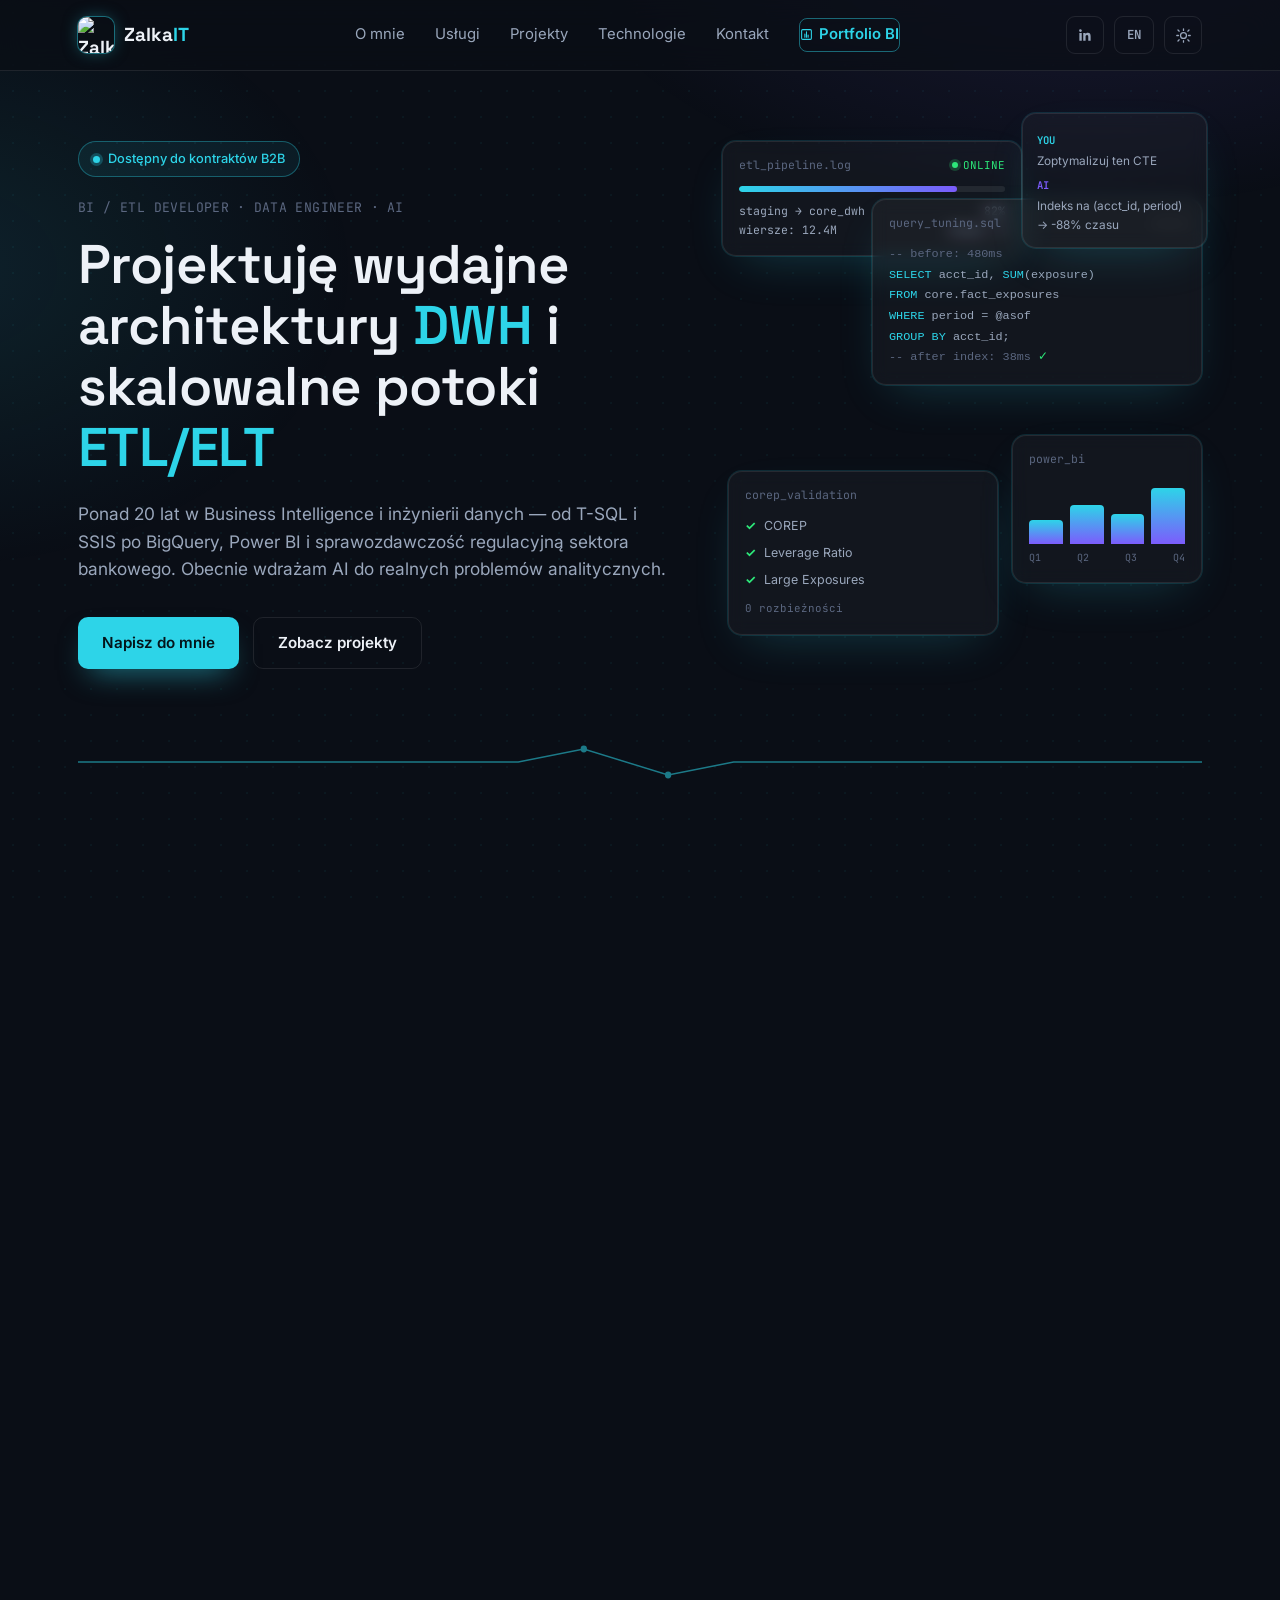
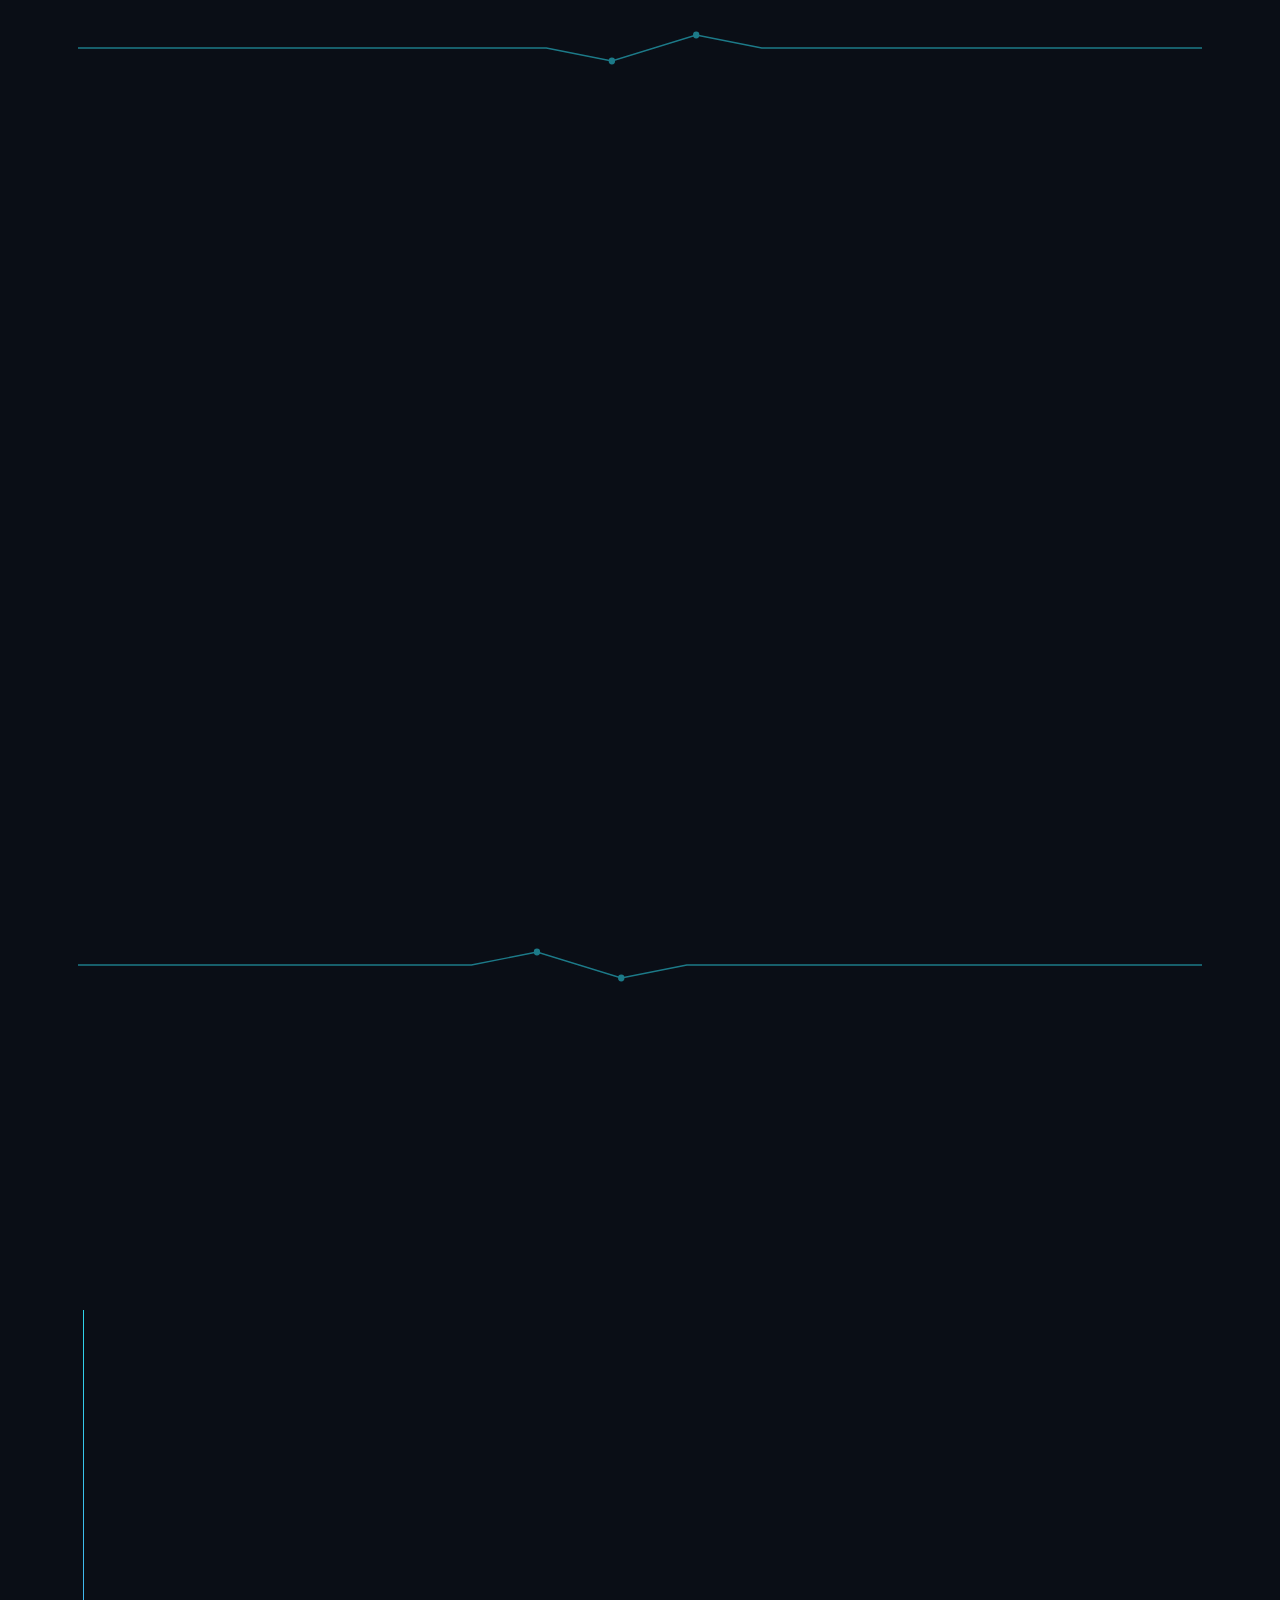
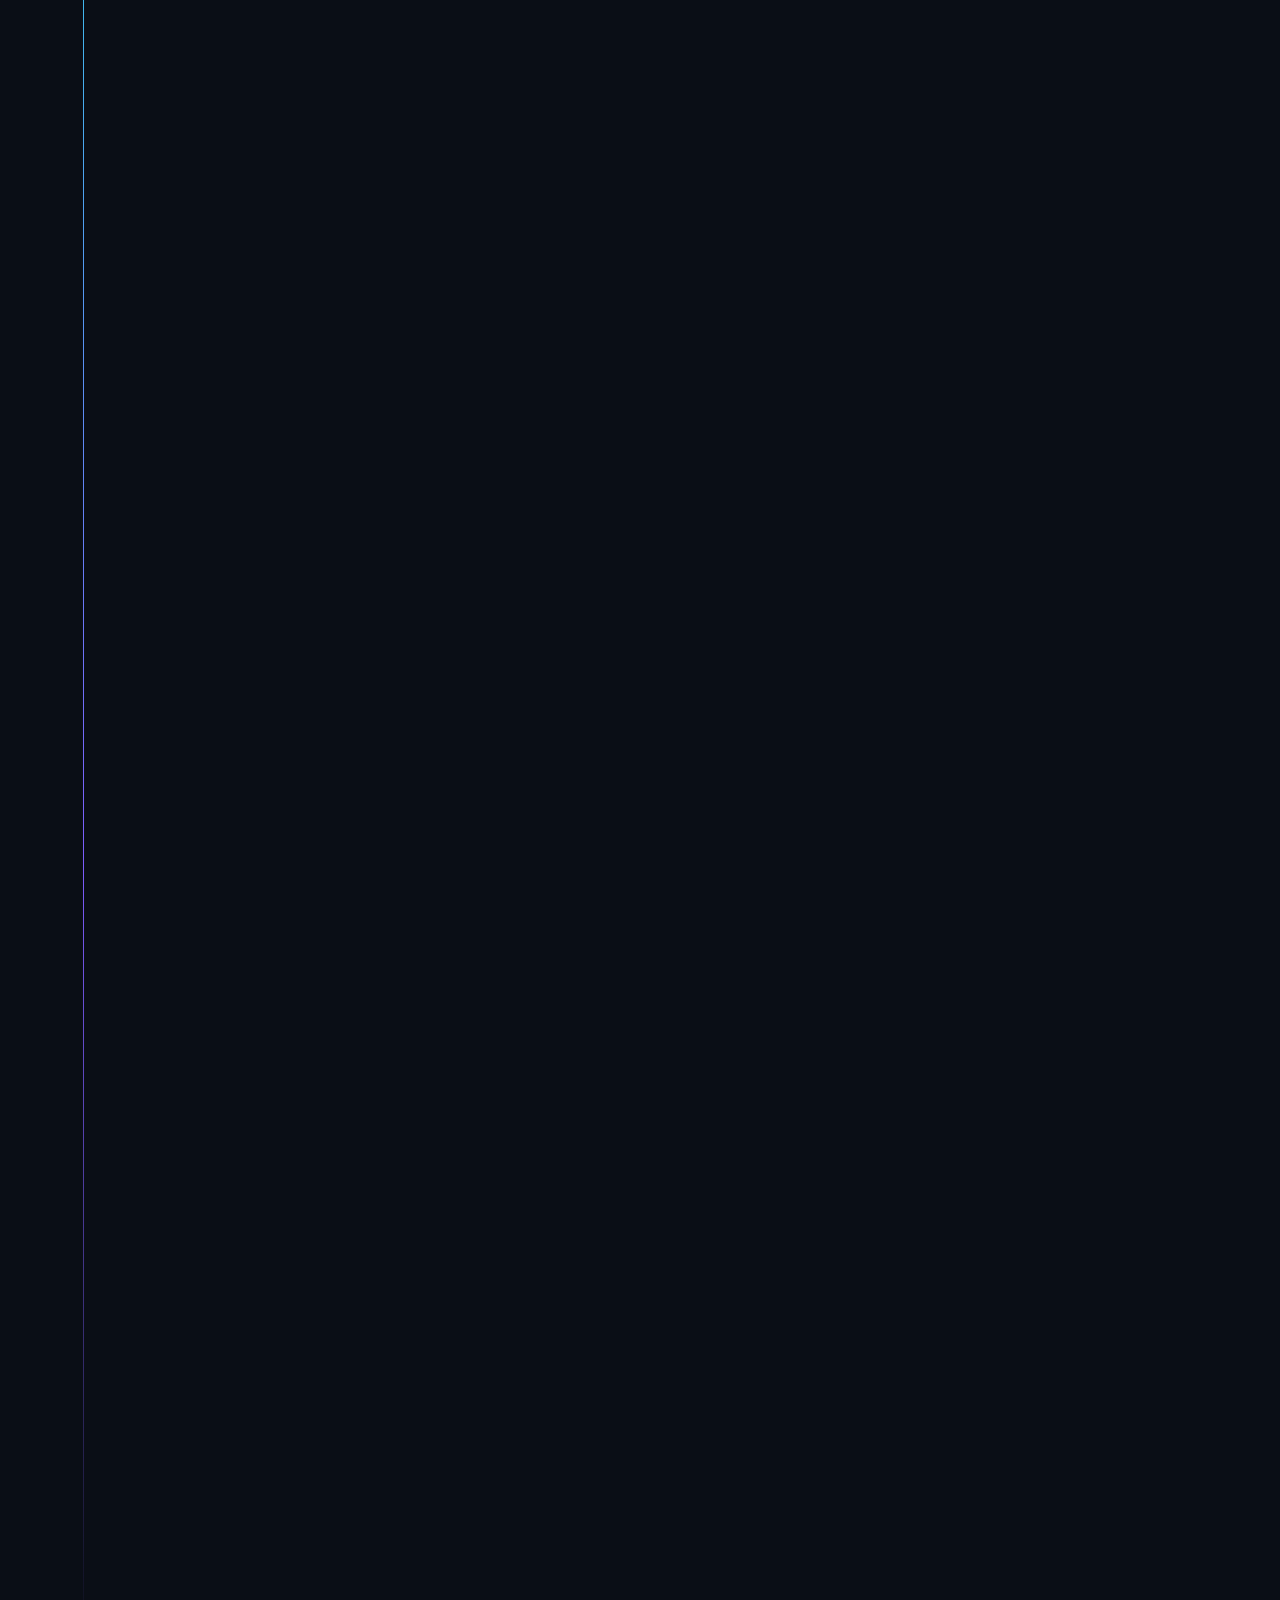
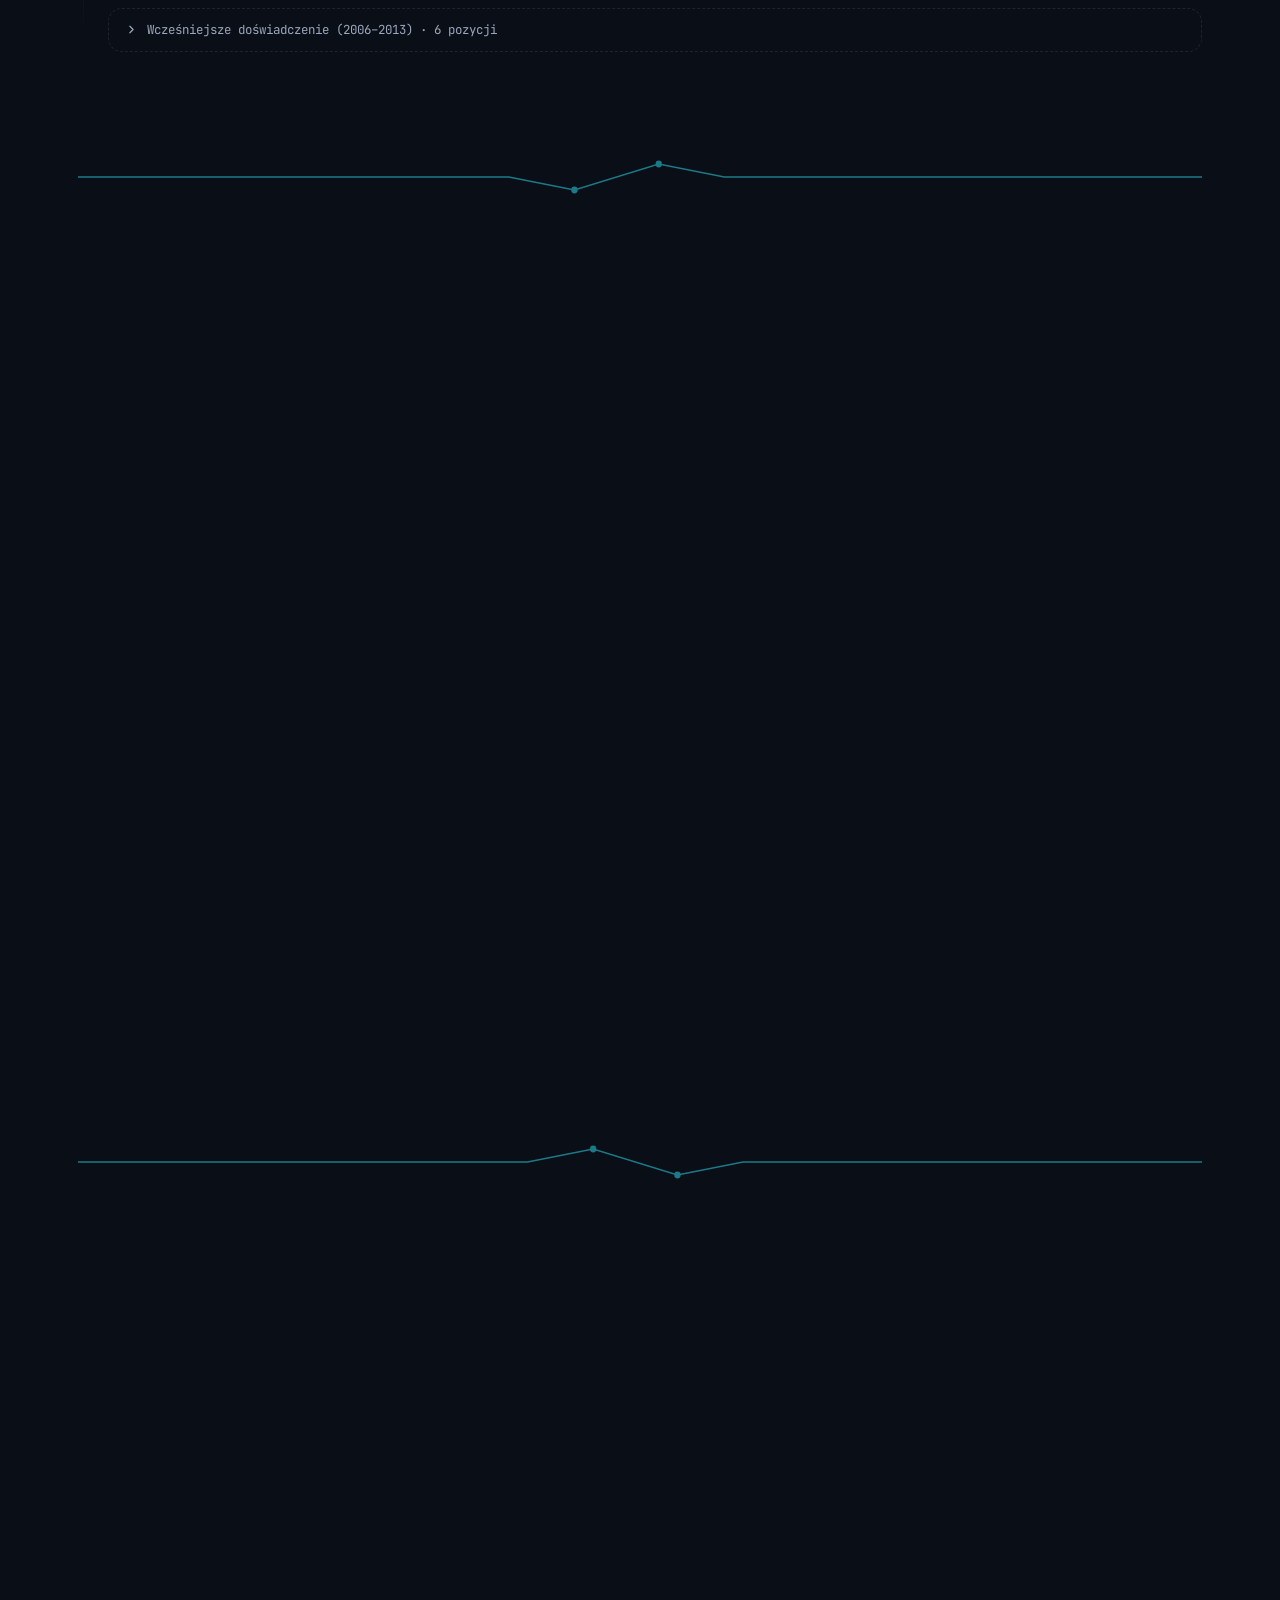
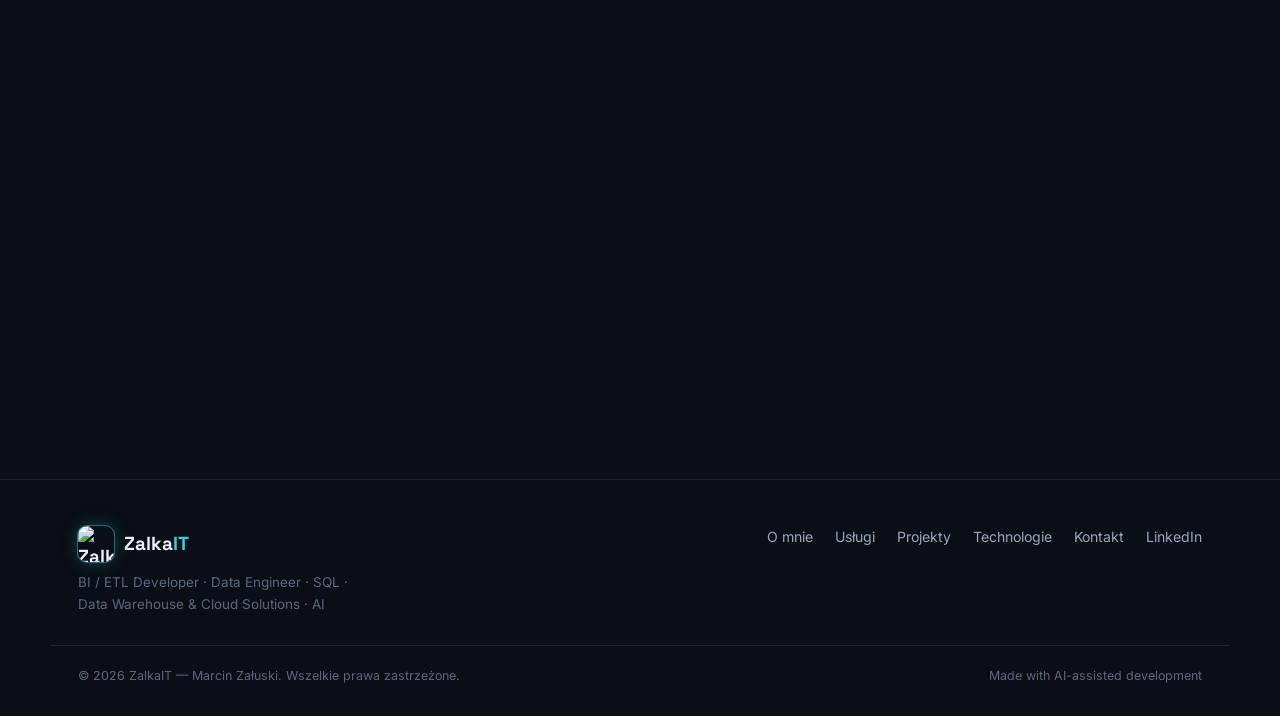
==== index.html @ 11d361c3 "Update index.html" ====
<!DOCTYPE html>

<html data-lang="pl" data-theme="dark" lang="pl">
<head>
<meta charset="utf-8"/>
<meta content="width=device-width, initial-scale=1.0" name="viewport"/>
<title>Marcin Załuski | ZalkaIT — BI/ETL Developer, Data Engineer, AI</title>
<meta content="Marcin Załuski — BI/ETL Developer i Data Engineer z 20-letnim doświadczeniem. T-SQL, SSIS, Power BI, BigQuery, sprawozdawczość regulacyjna COREP dla sektora bankowego." name="description"/>
<meta content="#0a0e16" name="theme-color"/>
<!-- Open Graph -->
<meta content="website" property="og:type"/>
<meta content="Marcin Załuski | ZalkaIT — BI/ETL Developer, Data Engineer, AI" property="og:title"/>
<meta content="20+ lat w BI, ETL i inżynierii danych. T-SQL, SSIS, BigQuery, Power BI, sprawozdawczość COREP, AI w pracy z danymi." property="og:description"/>
<meta content="https://www.zalka.it/assets/zalkait-lockup-1200.jpg" property="og:image"/>
<meta content="https://www.zalka.it/" property="og:url"/>
<meta content="pl_PL" property="og:locale"/>
<meta content="summary_large_image" name="twitter:card"/>
<link href="assets/favicon-32.png" rel="icon" type="image/png"/>
<link href="assets/apple-touch-icon.png" rel="apple-touch-icon"/>
<link href="https://fonts.googleapis.com" rel="preconnect"/>
<link crossorigin="" href="https://fonts.gstatic.com" rel="preconnect"/>
<link href="https://fonts.googleapis.com/css2?family=Space+Grotesk:wght@500;600;700&amp;family=Inter:wght@400;500;600;700&amp;family=JetBrains+Mono:wght@400;500;600&amp;display=swap" rel="stylesheet"/>
<script type="application/ld+json">
{
  "@context": "https://schema.org",
  "@type": "Person",
  "name": "Marcin Załuski",
  "jobTitle": "BI/ETL Developer & Data Engineer",
  "url": "https://www.zalka.it/",
  "email": "mailto:contact@zalka.it",
  "sameAs": ["https://www.linkedin.com/in/marcin-zaluski/"],
  "worksFor": { "@type": "Organization", "name": "ZalkaIT" }
}
</script>
<style>
/* ============ RESET & BASE ============ */
*,*::before,*::after{box-sizing:border-box;margin:0;padding:0}
html{scroll-behavior:smooth}
@media (prefers-reduced-motion:reduce){html{scroll-behavior:auto}}

:root{
  --bg:#0a0e16;
  --bg-soft:#0d1320;
  --card:rgba(255,255,255,0.035);
  --card-border:rgba(255,255,255,0.09);
  --text:#edf1f7;
  --text-dim:#9aa7bc;
  --text-faint:#5b6780;
  --cyan:#2dd4e8;
  --cyan-rgb:45,212,232;
  --violet:#7c5cfc;
  --violet-rgb:124,92,252;
  --coral:#ff4d5e;
  --coral-rgb:255,77,94;
  --radius:14px;
  --radius-sm:9px;
  --maxw:1180px;
  --font-display:'Space Grotesk',sans-serif;
  --font-body:'Inter',sans-serif;
  --font-mono:'JetBrains Mono',monospace;
  --shadow-glow:0 0 0 1px rgba(var(--cyan-rgb),0.14),0 18px 50px -20px rgba(var(--cyan-rgb),0.25);
}
html[data-theme="light"]{
  --bg:#f5f7fb;
  --bg-soft:#ffffff;
  --card:#ffffff;
  --card-border:rgba(15,23,38,0.10);
  --text:#101726;
  --text-dim:#48536b;
  --text-faint:#838fa6;
  --cyan:#0b93a8;
  --violet:#5b3df0;
  --shadow-glow:0 0 0 1px rgba(15,23,38,0.06),0 18px 40px -24px rgba(15,23,38,0.18);
}

body{
  background:var(--bg);
  color:var(--text);
  font-family:var(--font-body);
  line-height:1.6;
  -webkit-font-smoothing:antialiased;
  overflow-x:hidden;
  transition:background .35s ease,color .35s ease;
  position:relative;
}
body::before{
  content:"";
  position:fixed;inset:0;z-index:0;pointer-events:none;
  background:
    radial-gradient(900px 500px at 85% -10%, rgba(var(--violet-rgb),0.14), transparent 60%),
    radial-gradient(700px 500px at -5% 30%, rgba(var(--cyan-rgb),0.10), transparent 60%),
    radial-gradient(circle, rgba(var(--cyan-rgb),0.05) 1px, transparent 1.4px);
  background-size:auto,auto,26px 26px;
}
html[data-theme="light"] body::before{
  background:
    radial-gradient(900px 500px at 85% -10%, rgba(var(--violet-rgb),0.08), transparent 60%),
    radial-gradient(700px 500px at -5% 30%, rgba(var(--cyan-rgb),0.07), transparent 60%),
    radial-gradient(circle, rgba(15,23,38,0.05) 1px, transparent 1.4px);
  background-size:auto,auto,26px 26px;
}
main,header,footer{position:relative;z-index:1}

h1,h2,h3{font-family:var(--font-display);font-weight:600;letter-spacing:-0.01em;color:var(--text)}
a{color:inherit;text-decoration:none}
ul{list-style:none}
img{max-width:100%;display:block}
button{font:inherit;cursor:pointer;background:none;border:none;color:inherit}
input,textarea,select{font:inherit;color:var(--text);background:var(--bg-soft);border:1px solid var(--card-border);border-radius:var(--radius-sm)}

.wrap{max-width:var(--maxw);margin:0 auto;padding:0 28px}
.skip-link{position:absolute;left:-999px;top:0;background:var(--cyan);color:#04141a;padding:10px 16px;border-radius:0 0 8px 0;z-index:999;font-weight:600}
.skip-link:focus{left:0}

:focus-visible{outline:2px solid var(--cyan);outline-offset:3px;border-radius:4px}

.mono{font-family:var(--font-mono)}
.eyebrow{
  font-family:var(--font-mono);
  font-size:.8rem;
  color:var(--cyan);
  letter-spacing:.02em;
  display:inline-flex;align-items:center;gap:8px;
  margin-bottom:14px;
}
.eyebrow::before{content:"";width:14px;height:1px;background:var(--cyan);display:inline-block}

.section{padding:108px 0}
@media (max-width:760px){.section{padding:74px 0}}

.btn{
  display:inline-flex;align-items:center;justify-content:center;gap:8px;
  padding:13px 24px;border-radius:10px;
  font-weight:600;font-size:.95rem;
  transition:transform .2s ease,box-shadow .2s ease,background .2s ease,border-color .2s ease;
  white-space:nowrap;
}
.btn-primary{background:var(--cyan);color:#04141a;box-shadow:0 14px 30px -12px rgba(var(--cyan-rgb),0.55)}
.btn-primary:hover{transform:translateY(-2px);box-shadow:0 18px 36px -10px rgba(var(--cyan-rgb),0.6)}
.btn-ghost{border:1px solid var(--card-border);color:var(--text)}
.btn-ghost:hover{border-color:var(--cyan);color:var(--cyan);transform:translateY(-2px)}

.pill{
  display:inline-flex;align-items:center;gap:6px;
  font-family:var(--font-mono);font-size:.74rem;
  padding:5px 11px;border-radius:99px;
  border:1px solid var(--card-border);color:var(--text-dim);
  background:rgba(255,255,255,0.02);
}

/* ============ DIVIDER ============ */
.divider{max-width:var(--maxw);margin:0 auto;padding:0 28px}
.divider svg{width:100%;height:34px;display:block;opacity:.55}
.divider path{fill:none;stroke:var(--cyan);stroke-width:1.4}
.divider circle{fill:var(--cyan)}

/* ============ NAV ============ */
.nav{
  position:sticky;top:0;z-index:100;
  background:rgba(10,14,22,0.72);
  backdrop-filter:blur(14px);-webkit-backdrop-filter:blur(14px);
  border-bottom:1px solid var(--card-border);
}
html[data-theme="light"] .nav{background:rgba(245,247,251,0.78)}
.nav .wrap{display:flex;align-items:center;justify-content:space-between;height:70px;gap:18px}
.brand{display:flex;align-items:center;gap:10px;font-family:var(--font-display);font-weight:700;font-size:1.18rem}
.brand-mark{
  width:36px;height:36px;border-radius:9px;overflow:hidden;flex:none;
  box-shadow:0 0 0 1px rgba(var(--cyan-rgb),0.4),0 0 18px -4px rgba(var(--cyan-rgb),0.55);
}
.brand-mark img{width:100%;height:100%;object-fit:cover}
.brand span.it{color:var(--cyan)}

.nav-links{display:flex;align-items:center;gap:30px}
.nav-links a{font-size:.93rem;color:var(--text-dim);position:relative;padding:4px 0}
.nav-links a:hover{color:var(--text)}
.nav-links a::after{content:"";position:absolute;left:0;bottom:-2px;width:0;height:1px;background:var(--cyan);transition:width .2s ease}
.nav-links a:hover::after{width:100%}

.nav-actions{display:flex;align-items:center;gap:10px}
.icon-btn{
  width:38px;height:38px;border-radius:9px;border:1px solid var(--card-border);
  display:flex;align-items:center;justify-content:center;color:var(--text-dim);
  transition:border-color .2s ease,color .2s ease;
}
.icon-btn:hover{border-color:var(--cyan);color:var(--cyan)}
#lang-toggle{font-family:var(--font-mono);font-size:.78rem;font-weight:600;width:auto;padding:0 12px}
.burger{display:none}

.mobile-menu{display:none;border-top:1px solid var(--card-border);background:var(--bg-soft)}
.mobile-menu.open{display:block}
.mobile-menu ul{display:flex;flex-direction:column;padding:10px 28px 18px}
.mobile-menu a{display:block;padding:12px 0;color:var(--text-dim);border-bottom:1px solid var(--card-border)}
.mobile-menu li:last-child a{border-bottom:none}

@media (max-width:900px){
  .nav-links{display:none}
  .burger{display:flex;width:38px;height:38px;align-items:center;justify-content:center;border:1px solid var(--card-border);border-radius:9px;color:var(--text)}
}

/* ============ HERO ============ */
.hero{position:relative;padding:64px 0 70px;overflow:hidden}
#hero-canvas{position:absolute;inset:0;width:100%;height:100%;z-index:0;opacity:.55}
.hero-grid{
  position:relative;z-index:1;
  display:grid;grid-template-columns:minmax(0,1fr) 480px;
  gap:40px;align-items:center;
}
@media (max-width:1100px){
  .hero-grid{grid-template-columns:1fr}
  .hero-console{display:none}
}
.badge{
  display:inline-flex;align-items:center;gap:8px;
  padding:7px 14px;border-radius:99px;border:1px solid rgba(var(--cyan-rgb),0.35);
  background:rgba(var(--cyan-rgb),0.07);color:var(--cyan);
  font-size:.8rem;font-weight:500;margin-bottom:20px;
}
.badge .dot{width:7px;height:7px;border-radius:50%;background:var(--cyan);box-shadow:0 0 0 3px rgba(var(--cyan-rgb),0.25);animation:pulse 2.2s ease-in-out infinite}
@keyframes pulse{0%,100%{opacity:1}50%{opacity:.35}}

.hero-kicker{font-family:var(--font-mono);font-size:.82rem;color:var(--text-faint);letter-spacing:.03em;margin-bottom:16px}
.hero-kicker .sep{color:var(--text-faint);margin:0 8px}

.hero h1{font-size:clamp(2.1rem,4.6vw,3.4rem);line-height:1.12;margin-bottom:22px;max-width:18ch}
.hero h1 .accent{color:var(--cyan)}
.hero p.lead{font-size:1.08rem;color:var(--text-dim);max-width:54ch;margin-bottom:34px}
.hero-ctas{display:flex;gap:14px;flex-wrap:wrap}

/* console panel */
.hero-console{position:relative;height:540px}
.console-card{
  position:absolute;width:300px;border-radius:var(--radius);
  background:var(--card);backdrop-filter:blur(8px);
  border:1px solid var(--card-border);
  box-shadow:var(--shadow-glow);
  padding:14px 16px 16px;
  animation:float 7s ease-in-out infinite;
  will-change:transform;
}
@media (prefers-reduced-motion:reduce){.console-card{animation:none}}
@keyframes float{0%,100%{transform:translateY(0)}50%{transform:translateY(-10px)}}
.console-card .ch-title{
  display:flex;align-items:center;justify-content:space-between;
  font-family:var(--font-mono);font-size:.72rem;color:var(--text-faint);
  margin-bottom:12px;
}
.ch-dots{display:flex;gap:5px}
.ch-dots span{width:7px;height:7px;border-radius:50%;background:var(--card-border)}
.status-ok{color:#2de87a;font-size:.68rem;font-family:var(--font-mono);display:flex;align-items:center;gap:5px}
.status-ok::before{content:"";width:6px;height:6px;border-radius:50%;background:#2de87a;box-shadow:0 0 0 3px rgba(45,232,122,0.22)}

.c-pipeline{top:6px;left:0;z-index:3;animation-delay:0s}
.c-sql{top:64px;left:150px;width:330px;z-index:4;animation-delay:.9s}
.c-corep{top:336px;left:6px;width:270px;z-index:2;animation-delay:1.8s}
.c-bi{top:300px;left:290px;width:190px;z-index:2;animation-delay:1.3s}
.c-bubble{top:-22px;left:300px;width:185px;z-index:5;animation-delay:.5s;padding:12px 14px}

.bar-track{height:6px;border-radius:99px;background:rgba(255,255,255,0.08);overflow:hidden;margin:6px 0 10px}
.bar-fill{height:100%;border-radius:99px;background:linear-gradient(90deg,var(--cyan),var(--violet));width:82%}
.pipeline-row{display:flex;justify-content:space-between;font-family:var(--font-mono);font-size:.72rem;color:var(--text-dim)}

.sql-snippet{font-family:var(--font-mono);font-size:.74rem;line-height:1.65;color:var(--text-dim);white-space:pre}
.sql-snippet .kw{color:var(--cyan)}
.sql-snippet .cm{color:var(--text-faint)}
.sql-snippet .ok{color:#2de87a}

.corep-list{display:flex;flex-direction:column;gap:7px;margin-bottom:10px}
.corep-list li{display:flex;align-items:center;gap:8px;font-size:.78rem;color:var(--text-dim)}
.corep-list li::before{content:"✓";color:#2de87a;font-weight:700;font-size:.78rem}
.corep-foot{font-family:var(--font-mono);font-size:.68rem;color:var(--text-faint)}

.bi-bars{display:flex;align-items:flex-end;gap:7px;height:64px;margin-bottom:6px}
.bi-bars span{flex:1;border-radius:4px 4px 0 0;background:linear-gradient(180deg,var(--cyan),var(--violet))}
.bi-foot{display:flex;justify-content:space-between;font-family:var(--font-mono);font-size:.62rem;color:var(--text-faint)}

.c-bubble p{font-size:.74rem;color:var(--text-dim);margin-bottom:6px}
.c-bubble .b-ai{color:var(--violet);font-weight:600;font-family:var(--font-mono);font-size:.66rem;display:block;margin-bottom:3px}
.c-bubble .b-user{color:var(--cyan);font-weight:600;font-family:var(--font-mono);font-size:.66rem;display:block;margin:6px 0 3px}

/* ============ ABOUT ============ */
.about-grid{display:grid;grid-template-columns:1.15fr .85fr;gap:56px;align-items:start}
@media (max-width:880px){.about-grid{grid-template-columns:1fr}}
.about-grid h2{font-size:clamp(1.6rem,3vw,2.3rem);margin-bottom:22px;max-width:18ch}
.about-grid p{color:var(--text-dim);margin-bottom:16px;max-width:60ch}
.li-btn{
  margin-top:22px;display:inline-flex;align-items:center;gap:8px;
  padding:10px 16px;border:1px solid var(--card-border);border-radius:10px;font-size:.88rem;font-weight:500;
  transition:border-color .2s ease,color .2s ease;
}
.li-btn:hover{border-color:var(--cyan);color:var(--cyan)}

.stat-grid{display:grid;grid-template-columns:1fr 1fr;gap:14px}
.stat-card{
  background:var(--card);border:1px solid var(--card-border);border-radius:var(--radius);
  padding:20px;transition:border-color .25s ease,transform .25s ease;
}
.stat-card:hover{border-color:rgba(var(--cyan-rgb),0.45);transform:translateY(-3px)}
.stat-card .v{font-family:var(--font-mono);font-weight:600;font-size:1.18rem;color:var(--cyan);margin-bottom:6px}
.stat-card .l{font-size:.83rem;color:var(--text-dim)}

/* ============ SERVICES ============ */
.svc-head{max-width:62ch;margin-bottom:46px}
.svc-head h2{font-size:clamp(1.6rem,3vw,2.3rem)}
.svc-grid{display:grid;grid-template-columns:repeat(3,1fr);gap:18px}
@media (max-width:980px){.svc-grid{grid-template-columns:repeat(2,1fr)}}
@media (max-width:640px){.svc-grid{grid-template-columns:1fr}}
.svc-card{
  background:var(--card);border:1px solid var(--card-border);border-radius:var(--radius);
  padding:26px 24px;transition:border-color .25s ease,transform .25s ease,box-shadow .25s ease;
}
.svc-card:hover{border-color:rgba(var(--cyan-rgb),0.4);transform:translateY(-4px);box-shadow:var(--shadow-glow)}
.svc-icon{
  width:42px;height:42px;border-radius:10px;margin-bottom:18px;
  display:flex;align-items:center;justify-content:center;
  background:rgba(var(--cyan-rgb),0.1);color:var(--cyan);
}
.svc-card:nth-child(3n+2) .svc-icon{background:rgba(var(--violet-rgb),0.12);color:var(--violet)}
.svc-card h3{font-size:1.05rem;margin-bottom:10px}
.svc-card p{font-size:.89rem;color:var(--text-dim)}
.new-badge{
  display:inline-flex;margin-top:14px;font-family:var(--font-mono);font-size:.65rem;letter-spacing:.03em;
  color:var(--violet);border:1px solid rgba(var(--violet-rgb),0.4);background:rgba(var(--violet-rgb),0.08);
  padding:4px 9px;border-radius:99px;
}

/* ============ PROJECTS ============ */
.proj-head{max-width:62ch;margin-bottom:46px}
.proj-head h2{font-size:clamp(1.6rem,3vw,2.3rem);margin-bottom:14px}
.proj-head p{color:var(--text-dim)}
.timeline{position:relative;padding-left:30px}
.timeline::before{content:"";position:absolute;left:5px;top:8px;bottom:8px;width:1px;background:linear-gradient(180deg,var(--cyan),var(--violet) 60%,transparent)}
.t-item{position:relative;margin-bottom:18px}
.t-item::before{
  content:"";position:absolute;left:-30px;top:24px;width:11px;height:11px;border-radius:50%;
  background:var(--bg);border:2px solid var(--cyan);
}
.t-card{
  background:var(--card);border:1px solid var(--card-border);border-radius:var(--radius);
  padding:20px 22px;transition:border-color .25s ease;
}
.t-card:hover{border-color:rgba(var(--cyan-rgb),0.4)}
.t-top{display:flex;flex-wrap:wrap;align-items:baseline;gap:10px;margin-bottom:8px}
.t-period{font-family:var(--font-mono);font-size:.78rem;color:var(--cyan)}
.t-company{font-size:1.05rem;font-weight:600;font-family:var(--font-display)}
.t-industry{font-size:.8rem;color:var(--text-faint);font-style:italic}
.t-card p.t-desc{color:var(--text-dim);font-size:.92rem;margin-bottom:14px}
.t-tags{display:flex;flex-wrap:wrap;gap:8px}
.t-note{margin-top:26px;padding-left:6px;font-size:.86rem;color:var(--text-faint);font-style:italic;max-width:70ch}

/* ── COLLAPSIBLE CLIENTS ── */
.t-expand-btn{
  display:inline-flex;align-items:center;gap:7px;margin-top:14px;
  padding:6px 13px;border-radius:7px;border:1px solid var(--card-border);
  background:transparent;color:var(--text-dim);
  font-family:var(--font-mono);font-size:.74rem;cursor:pointer;
  transition:border-color .2s,color .2s;
}
.t-expand-btn:hover{border-color:var(--cyan);color:var(--cyan)}
.t-expand-btn .arr{transition:transform .25s}
.t-expand-btn.open .arr{transform:rotate(90deg)}
.t-clients{
  margin-top:14px;
  border-left:2px solid rgba(var(--cyan-rgb),.22);
  padding-left:16px;
  display:flex;flex-direction:column;gap:12px;
}
.t-clients[hidden]{display:none}
.t-client{
  padding:14px 16px;
  background:rgba(var(--cyan-rgb),.03);
  border:1px solid rgba(var(--cyan-rgb),.1);
  border-radius:var(--radius-sm);
}
.t-client-hdr{display:flex;align-items:baseline;gap:10px;flex-wrap:wrap;margin-bottom:8px}
.t-client-name{font-family:var(--font-display);font-size:.95rem;font-weight:600;color:var(--text)}
.t-client-period{font-family:var(--font-mono);font-size:.72rem;color:var(--cyan)}
.t-client p{font-size:.88rem;color:var(--text-dim);margin-bottom:10px;line-height:1.6}
.t-client .t-tags{margin-top:8px}

/* ============ TECH ============ */
.tech-head{max-width:62ch;margin-bottom:46px}
.tech-head h2{font-size:clamp(1.6rem,3vw,2.3rem);margin-bottom:14px}
.tech-head p{color:var(--text-dim)}
.tech-grid{display:grid;grid-template-columns:repeat(3,1fr);gap:18px}
@media (max-width:980px){.tech-grid{grid-template-columns:repeat(2,1fr)}}
@media (max-width:640px){.tech-grid{grid-template-columns:1fr}}
.tech-card{background:var(--card);border:1px solid var(--card-border);border-radius:var(--radius);padding:22px}
.tech-card h3{
  font-family:var(--font-mono);font-size:.78rem;letter-spacing:.04em;color:var(--violet);
  margin-bottom:16px;text-transform:uppercase;
}
.tech-tags{display:flex;flex-wrap:wrap;gap:8px}

/* ============ CONTACT ============ */
.contact-grid{display:grid;grid-template-columns:.85fr 1.15fr;gap:56px}
@media (max-width:880px){.contact-grid{grid-template-columns:1fr}}
.contact-grid h2{font-size:clamp(1.6rem,3vw,2.3rem);margin-bottom:14px}
.contact-grid p.lead{color:var(--text-dim);margin-bottom:30px;max-width:48ch}
.contact-line{display:flex;align-items:center;gap:12px;margin-bottom:16px;font-size:.94rem}
.contact-line .ic{
  width:34px;height:34px;border-radius:8px;display:flex;align-items:center;justify-content:center;
  background:rgba(var(--cyan-rgb),0.1);color:var(--cyan);flex:none;
}
.contact-line a:hover{color:var(--cyan)}

.field{margin-bottom:16px}
.field label{display:block;font-size:.82rem;color:var(--text-dim);margin-bottom:7px}
.field input,.field select,.field textarea{width:100%;padding:11px 13px;font-size:.93rem}
.field input:focus,.field select:focus,.field textarea:focus{border-color:var(--cyan)}
.field textarea{resize:vertical;min-height:120px}
.form-note{font-size:.78rem;color:var(--text-faint);margin-top:10px;max-width:46ch}
.rodo-note{font-size:.72rem;color:var(--text-faint);margin-top:14px;max-width:50ch;line-height:1.55}
.consent-row{
  display:flex;align-items:flex-start;gap:10px;margin-bottom:18px;
  font-size:.82rem;color:var(--text-dim);cursor:pointer;line-height:1.45;
}
.consent-row input{width:16px;height:16px;flex:none;margin-top:2px;accent-color:var(--cyan)}

/* ============ FOOTER ============ */
.footer{border-top:1px solid var(--card-border);padding:46px 0 30px}
.footer .wrap{display:flex;flex-wrap:wrap;justify-content:space-between;gap:30px}
.footer-brand .brand{margin-bottom:10px}
.footer-brand p{font-size:.84rem;color:var(--text-faint);max-width:36ch}
.footer-links{display:flex;flex-wrap:wrap;gap:22px}
.footer-links a{font-size:.88rem;color:var(--text-dim)}
.footer-links a:hover{color:var(--cyan)}
.footer-bottom{
  max-width:var(--maxw);margin:30px auto 0;padding:20px 28px 0;border-top:1px solid var(--card-border);
  display:flex;flex-wrap:wrap;justify-content:space-between;gap:10px;
  font-size:.78rem;color:var(--text-faint);
}

/* ============ CHAT FAB — ukryty do czasu integracji API ============ */
.chat-fab,.chat-panel{display:none}
  position:fixed;right:22px;bottom:22px;z-index:200;
  width:54px;height:54px;border-radius:50%;
  background:linear-gradient(135deg,var(--cyan),var(--violet));
  display:flex;align-items:center;justify-content:center;color:#04141a;
  box-shadow:0 14px 30px -10px rgba(var(--cyan-rgb),0.55);
  transition:transform .2s ease;
}
.chat-fab:hover{transform:scale(1.07)}
.chat-panel{
  position:fixed;right:22px;bottom:88px;z-index:200;width:300px;
  background:var(--bg-soft);border:1px solid var(--card-border);border-radius:var(--radius);
  box-shadow:0 24px 60px -20px rgba(0,0,0,.5);padding:18px;
}
.chat-panel h4{font-size:.95rem;margin-bottom:8px}
.chat-panel p{font-size:.82rem;color:var(--text-dim);margin-bottom:14px}
.chat-panel input{width:100%;padding:9px 12px;font-size:.85rem;opacity:.6}

/* ============ PORTFOLIO LINK ============ */
.portfolio-chips{display:flex;align-items:center;gap:8px;margin-top:14px;flex-wrap:wrap}
.portfolio-chips-label{font-family:var(--font-mono);font-size:.72rem;color:var(--text-faint);white-space:nowrap}
.btn-portfolio{
  display:inline-flex;align-items:center;gap:6px;
  margin-top:14px;
  padding:7px 14px;border-radius:8px;
  font-size:.8rem;font-weight:600;
  color:var(--cyan);
  border:1px solid rgba(var(--cyan-rgb),0.35);
  background:rgba(var(--cyan-rgb),0.07);
  transition:background .2s ease,border-color .2s ease,transform .2s ease;
}
.btn-portfolio:hover{
  background:rgba(var(--cyan-rgb),0.15);
  border-color:var(--cyan);
  transform:translateX(3px);
}
.btn-portfolio svg{flex:none;transition:transform .2s ease}
.btn-portfolio:hover svg{transform:translateX(3px)}

/* ── NAV PORTFOLIO LINK ── */
.nav-portfolio{
  display:inline-flex;align-items:center;gap:6px;
  padding:6px 13px;border-radius:8px;
  border:1px solid rgba(var(--cyan-rgb),0.45);
  color:var(--cyan) !important;
  font-size:.85rem;font-weight:600;
  transition:background .2s,border-color .2s,transform .15s;
}
.nav-portfolio:hover{
  background:rgba(var(--cyan-rgb),0.1);
  border-color:var(--cyan);
  transform:translateY(-1px);
}
.nav-portfolio::after{display:none !important}

/* ── EARLY EXPERIENCE TOGGLE ── */
.early-toggle{
  display:flex;align-items:center;gap:9px;
  margin-top:6px;padding:11px 16px;
  border:1px dashed var(--card-border);border-radius:var(--radius);
  background:transparent;color:var(--text-dim);
  font-family:var(--font-mono);font-size:.78rem;cursor:pointer;
  transition:border-color .2s,color .2s;width:100%;text-align:left;
}
.early-toggle:hover{border-color:var(--cyan);color:var(--cyan)}
.early-toggle .arr{transition:transform .25s;flex-shrink:0}
.early-toggle.open .arr{transform:rotate(90deg)}
#early-block{margin-top:10px}
#early-block[hidden]{display:none}

/* ── TECH LEVELS ── */
.tech-level{margin-bottom:12px}
.tech-level:last-child{margin-bottom:0}
.level-lbl{
  font-family:var(--font-mono);font-size:.67rem;
  color:var(--text-faint);text-transform:uppercase;letter-spacing:.07em;
  display:block;margin-bottom:7px;
}
.level-lbl.exp{color:var(--cyan);opacity:.9}
.level-lbl.adv{color:var(--violet);opacity:.8}

/* ── BI CTA ── */
.bi-cta{
  margin:32px 24px 0;padding:28px 32px;
  background:var(--surface);border:1px solid var(--border);border-radius:10px;
  display:flex;align-items:center;justify-content:space-between;gap:24px;flex-wrap:wrap;
}
.bi-cta p{font-family:'Space Grotesk',sans-serif;font-size:1.05rem;font-weight:600;color:var(--text)}
.bi-cta span{font-size:.82rem;color:var(--muted);display:block;margin-top:4px;font-family:'Inter',sans-serif;font-weight:400}
.bi-cta-btn{
  display:inline-flex;align-items:center;gap:8px;padding:12px 22px;border-radius:9px;
  background:linear-gradient(90deg,#38BDF8,#818CF8);color:#04141a;
  font-family:'Space Grotesk',sans-serif;font-size:.9rem;font-weight:700;
  text-decoration:none;white-space:nowrap;transition:opacity .2s,transform .2s;
}
.bi-cta-btn:hover{opacity:.88;transform:translateY(-2px)}

/* ============ REVEAL ============ */
.reveal{opacity:0;transform:translateY(18px);transition:opacity .6s ease,transform .6s ease}
.reveal.in-view{opacity:1;transform:translateY(0)}
@media (prefers-reduced-motion:reduce){.reveal{opacity:1;transform:none;transition:none}}

/* ============ i18n ============ */
[data-i18n][lang]{display:none}
html[data-lang="pl"] [data-i18n-lang="en"]{display:none !important}
html[data-lang="en"] [data-i18n-lang="pl"]{display:none !important}
</style>
</head>
<body>
<a class="skip-link" data-i18n="skip" href="#main">Przejdź do treści</a>
<header class="nav">
<div class="wrap">
<a class="brand" href="#main">
<span class="brand-mark"><img alt="ZalkaIT" src="assets/zt-mark-96.png"/></span>
<span>Zalka<span class="it">IT</span></span>
</a>
<nav aria-label="Sekcje strony" class="nav-links">
<a data-i18n="nav.about" href="#about">O mnie</a>
<a data-i18n="nav.services" href="#services">Usługi</a>
<a data-i18n="nav.projects" href="#projects">Projekty</a>
<a data-i18n="nav.tech" href="#tech">Technologie</a>
<a data-i18n="nav.contact" href="#contact">Kontakt</a>
<a class="nav-portfolio" data-i18n="nav.portfolio" href="/portfolio/bi">
<svg fill="none" height="13" stroke="currentColor" stroke-width="2" viewbox="0 0 24 24" width="13"><rect height="18" rx="2" width="18" x="3" y="3"></rect><path d="M9 17V11M12 17V7M15 17v-4" stroke-linecap="round"></path></svg>
        Portfolio BI
      </a>
</nav>
<div class="nav-actions">
<a aria-label="LinkedIn" class="icon-btn" href="https://www.linkedin.com/in/marcin-zaluski/" rel="noopener" target="_blank">
<svg fill="currentColor" height="16" viewbox="0 0 24 24" width="16"><path d="M20.45 20.45h-3.56v-5.58c0-1.33-.02-3.04-1.85-3.04-1.85 0-2.14 1.45-2.14 2.94v5.68H9.34V9h3.41v1.56h.05c.48-.9 1.64-1.85 3.37-1.85 3.6 0 4.27 2.37 4.27 5.45v6.29zM5.34 7.43a2.07 2.07 0 1 1 0-4.13 2.07 2.07 0 0 1 0 4.13zM7.12 20.45H3.56V9h3.56v11.45z"></path></svg>
</a>
<button aria-label="Zmień język" class="icon-btn mono" id="lang-toggle">EN</button>
<button aria-label="Przełącz tryb jasny/ciemny" class="icon-btn" id="theme-toggle">
<svg fill="none" height="17" id="icon-sun" stroke="currentColor" stroke-width="1.8" viewbox="0 0 24 24" width="17"><circle cx="12" cy="12" r="4.2"></circle><path d="M12 2.5v2.4M12 19.1v2.4M4.2 4.2l1.7 1.7M18.1 18.1l1.7 1.7M2.5 12h2.4M19.1 12h2.4M4.2 19.8l1.7-1.7M18.1 5.9l1.7-1.7" stroke-linecap="round"></path></svg>
<svg fill="none" height="17" id="icon-moon" stroke="currentColor" stroke-width="1.8" style="display:none" viewbox="0 0 24 24" width="17"><path d="M20 14.5A8.5 8.5 0 1 1 9.5 4a6.7 6.7 0 0 0 10.5 10.5z" stroke-linejoin="round"></path></svg>
</button>
<button aria-expanded="false" aria-label="Otwórz menu" class="burger" id="burger">
<svg fill="none" height="20" stroke="currentColor" stroke-width="1.8" viewbox="0 0 24 24" width="20"><path d="M3 6h18M3 12h18M3 18h18" stroke-linecap="round"></path></svg>
</button>
</div>
</div>
<div class="mobile-menu" id="mobile-menu">
<ul>
<li><a data-i18n="nav.about" href="#about">O mnie</a></li>
<li><a data-i18n="nav.services" href="#services">Usługi</a></li>
<li><a data-i18n="nav.projects" href="#projects">Projekty</a></li>
<li><a data-i18n="nav.tech" href="#tech">Technologie</a></li>
<li><a data-i18n="nav.contact" href="#contact">Kontakt</a></li>
<li><a class="nav-portfolio" href="/portfolio/bi" style="display:inline-flex;margin:8px 0">Portfolio BI</a></li>
<li><a href="https://www.linkedin.com/in/marcin-zaluski/" rel="noopener" target="_blank">LinkedIn ↗</a></li>
</ul>
</div>
</header>
<main id="main">
<!-- ============ HERO ============ -->
<section class="hero" id="hero">
<canvas aria-hidden="true" id="hero-canvas"></canvas>
<div class="wrap hero-grid">
<div>
<span class="badge"><span class="dot"></span><span data-i18n="hero.badge">Dostępny do kontraktów B2B</span></span>
<div class="hero-kicker">BI / ETL DEVELOPER<span class="sep">·</span>DATA ENGINEER<span class="sep">·</span>AI</div>
<h1 data-i18n="hero.h1">Projektuję wydajne architektury <span class="accent">DWH</span> i skalowalne potoki <span class="accent">ETL/ELT</span></h1>
<p class="lead" data-i18n="hero.lead">Ponad 20 lat w Business Intelligence i inżynierii danych — od T-SQL i SSIS po BigQuery, Power BI i sprawozdawczość regulacyjną sektora bankowego. Obecnie wdrażam AI do realnych problemów analitycznych.</p>
<div class="hero-ctas">
<a class="btn btn-primary" data-i18n="hero.cta1" href="#contact">Napisz do mnie</a>
<a class="btn btn-ghost" data-i18n="hero.cta2" href="#projects">Zobacz projekty</a>
</div>
</div>
<div aria-hidden="true" class="hero-console">
<div class="console-card c-pipeline">
<div class="ch-title"><span>etl_pipeline.log</span><span class="status-ok">ONLINE</span></div>
<div class="bar-track"><div class="bar-fill"></div></div>
<div class="pipeline-row"><span>staging → core_dwh</span><span>82%</span></div>
<div class="pipeline-row" data-i18n="hero.console.pipeline.rows"><span>wiersze: 12.4M</span><span>błędy: 0</span></div>
</div>
<div class="console-card c-sql">
<div class="ch-title"><span>query_tuning.sql</span><div class="ch-dots"><span></span><span></span><span></span></div></div>
<pre class="sql-snippet"><code><span class="cm">-- before: 480ms</span>
<span class="kw">SELECT</span> acct_id, <span class="kw">SUM</span>(exposure)
<span class="kw">FROM</span> core.fact_exposures
<span class="kw">WHERE</span> period = @asof
<span class="kw">GROUP BY</span> acct_id;
<span class="cm">-- after index: 38ms <span class="ok">✓</span></span></code></pre>
</div>
<div class="console-card c-corep">
<div class="ch-title"><span>corep_validation</span></div>
<ul class="corep-list">
<li>COREP</li><li>Leverage Ratio</li><li>Large Exposures</li>
</ul>
<div class="corep-foot" data-i18n="hero.console.corep">0 rozbieżności</div>
</div>
<div class="console-card c-bi">
<div class="ch-title"><span>power_bi</span></div>
<div class="bi-bars"><span style="height:38%"></span><span style="height:62%"></span><span style="height:48%"></span><span style="height:88%"></span></div>
<div class="bi-foot"><span>Q1</span><span>Q2</span><span>Q3</span><span>Q4</span></div>
</div>
<div class="console-card c-bubble">
<span class="b-user">YOU</span>
<p data-i18n="hero.console.q">Zoptymalizuj ten CTE</p>
<span class="b-ai">AI</span>
<p data-i18n="hero.console.a" style="margin-bottom:0">Indeks na (acct_id, period) → -88% czasu</p>
</div>
</div>
</div>
</section>
<div aria-hidden="true" class="divider"><svg preserveaspectratio="none" viewbox="0 0 1200 34"><path d="M0,17 L470,17 L540,4 L630,30 L700,17 L1200,17"></path><circle cx="540" cy="4" r="3.4"></circle><circle cx="630" cy="30" r="3.4"></circle></svg></div>
<!-- ============ ABOUT ============ -->
<section class="section" id="about">
<div class="wrap about-grid">
<div class="reveal">
<span class="eyebrow mono" data-i18n="about.eyebrow">-- o_mnie</span>
<h2 data-i18n="about.h2">Dane, które mają sens — i AI, które pomaga je odkrywać</h2>
<p data-i18n="about.p1">Od ponad 20 lat pracuję jako BI/ETL Developer i Data Engineer. Specjalizuję się w T-SQL i PL/SQL, projektowaniu i optymalizacji hurtowni danych (DWH) oraz procesach ETL/ELT — od klasycznego SSIS po BigQuery.</p>
<p data-i18n="about.p2">Mam unikalne doświadczenie w sektorze bankowym: sprawozdawczość regulacyjna COREP, Leverage Ratio i Large Exposures — obszary, w których precyzja danych nie jest opcją, lecz wymogiem.</p>
<p data-i18n="about.p3">Od kilku miesięcy intensywnie zgłębiam możliwości AI — testuję modele LLM i prompt engineering, wykorzystując narzędzia AI do przyspieszania i optymalizacji pracy nad złożonymi projektami oraz automatyzacji analizy danych. To nowy, ale bardzo praktyczny kierunek rozwoju, który aktywnie rozwijam.</p>
<a class="li-btn" href="https://www.linkedin.com/in/marcin-zaluski/" rel="noopener" target="_blank">
<svg fill="currentColor" height="16" viewbox="0 0 24 24" width="16"><path d="M20.45 20.45h-3.56v-5.58c0-1.33-.02-3.04-1.85-3.04-1.85 0-2.14 1.45-2.14 2.94v5.68H9.34V9h3.41v1.56h.05c.48-.9 1.64-1.85 3.37-1.85 3.6 0 4.27 2.37 4.27 5.45v6.29zM5.34 7.43a2.07 2.07 0 1 1 0-4.13 2.07 2.07 0 0 1 0 4.13zM7.12 20.45H3.56V9h3.56v11.45z"></path></svg>
<span data-i18n="about.linkedin">Profil LinkedIn</span>
</a>
</div>
<div class="stat-grid reveal">
<div class="stat-card"><div class="v">20+</div><div class="l" data-i18n="about.stat1">lat w BI, ETL i inżynierii danych (od 2006)</div></div>
<div class="stat-card"><div class="v">15+</div><div class="l" data-i18n="about.stat3">unikalnych klientów w 8 branżach</div></div>
<div class="stat-card"><div class="v">10+</div><div class="l" data-i18n="about.stat4">wdrożeń DWH / OLAP od zera lub migracji</div></div>
<div class="stat-card"><div class="v mono">COREP</div><div class="l" data-i18n="about.stat2">Sektor bankowy — Leverage Ratio, Large Exposures</div></div>
</div>
</div>
</section>
<div aria-hidden="true" class="divider"><svg preserveaspectratio="none" viewbox="0 0 1200 34"><path d="M0,17 L500,17 L570,30 L660,4 L730,17 L1200,17"></path><circle cx="570" cy="30" r="3.4"></circle><circle cx="660" cy="4" r="3.4"></circle></svg></div>
<!-- ============ SERVICES ============ -->
<section class="section" id="services">
<div class="wrap">
<div class="svc-head reveal">
<span class="eyebrow mono" data-i18n="services.eyebrow">-- uslugi</span>
<h2 data-i18n="services.h2">W czym mogę pomóc</h2>
</div>
<div class="svc-grid">
<div class="svc-card reveal">
<span class="svc-icon"><svg fill="none" height="22" stroke="currentColor" stroke-width="1.6" viewbox="0 0 24 24" width="22"><ellipse cx="12" cy="5.5" rx="8" ry="3"></ellipse><path d="M4 5.5v6c0 1.66 3.58 3 8 3s8-1.34 8-3v-6"></path><path d="M4 11.5v6c0 1.66 3.58 3 8 3s8-1.34 8-3v-6"></path></svg></span>
<h3 data-i18n="services.c1.title">Projektowanie i optymalizacja DWH</h3>
<p data-i18n="services.c1.desc">Architektura hurtowni danych od podstaw lub refaktoryzacja istniejących struktur — modele wymiarowe, wydajność, skalowalność.</p>
</div>
<div class="svc-card reveal">
<span class="svc-icon"><svg fill="none" height="22" stroke="currentColor" stroke-width="1.6" viewbox="0 0 24 24" width="22"><path d="M3 12h5l2-5 4 10 2-5h5" stroke-linecap="round" stroke-linejoin="round"></path></svg></span>
<h3 data-i18n="services.c2.title">Procesy ETL/ELT</h3>
<p data-i18n="services.c2.desc">Budowa i wdrażanie procesów ETL/ELT — SSIS, BigQuery i rozwiązania cross-platform, od źródeł po raporty.</p>
</div>
<div class="svc-card reveal">
<span class="svc-icon"><svg fill="none" height="22" stroke="currentColor" stroke-width="1.6" viewbox="0 0 24 24" width="22"><circle cx="12" cy="12" r="8.5"></circle><path d="M12 7.5V12l3 2" stroke-linecap="round" stroke-linejoin="round"></path></svg></span>
<h3 data-i18n="services.c3.title">Optymalizacja T-SQL / PL-SQL</h3>
<p data-i18n="services.c3.desc">Performance tuning procedur i zapytań — analiza planów wykonania, indeksy, refaktoryzacja kodu pod kątem szybkości.</p>
</div>
<div class="svc-card reveal">
<span class="svc-icon"><svg fill="none" height="22" stroke="currentColor" stroke-width="1.6" viewbox="0 0 24 24" width="22"><path d="M4 20V10M11 20V4M18 20v-7" stroke-linecap="round"></path></svg></span>
<h3 data-i18n="services.c4.title">Raportowanie i dashboardy</h3>
<p data-i18n="services.c4.desc">Power BI, Looker Studio, kostki OLAP i modele DAX — czytelne dashboardy zamieniające dane w decyzje.</p>
</div>
<div class="svc-card reveal">
<span class="svc-icon"><svg fill="none" height="22" stroke="currentColor" stroke-width="1.6" viewbox="0 0 24 24" width="22"><path d="M12 3l7 3.2v5.4c0 4.6-3 7.9-7 9.4-4-1.5-7-4.8-7-9.4V6.2L12 3z" stroke-linejoin="round"></path><path d="M9 12l2 2 4-4" stroke-linecap="round" stroke-linejoin="round"></path></svg></span>
<h3 data-i18n="services.c5.title">Sprawozdawczość regulacyjna COREP</h3>
<p data-i18n="services.c5.desc">Wsparcie w raportowaniu regulacyjnym sektora bankowego — COREP i podobne wymogi nadzorcze, oparte na rzetelnych danych.</p>
</div>
<div class="svc-card reveal">
<span class="svc-icon"><svg fill="none" height="22" stroke="currentColor" stroke-width="1.6" viewbox="0 0 24 24" width="22"><path d="M12 3v3M12 18v3M3 12h3M18 12h3M5.6 5.6l2.1 2.1M16.3 16.3l2.1 2.1M5.6 18.4l2.1-2.1M16.3 7.7l2.1-2.1" stroke-linecap="round"></path><circle cx="12" cy="12" r="3.4"></circle></svg></span>
<h3 data-i18n="services.c6.title">AI w pracy z danymi</h3>
<p data-i18n="services.c6.desc">Praktyczne wykorzystanie modeli LLM i prompt engineeringu — automatyzacja analiz oraz przyspieszanie pracy nad złożonymi projektami BI/ETL.</p>
<span class="new-badge" data-i18n="services.c6.badge">NOWY OBSZAR — ROZWIJAM SIĘ</span>
</div>
</div>
</div>
</section>
<div aria-hidden="true" class="divider"><svg preserveaspectratio="none" viewbox="0 0 1200 34"><path d="M0,17 L420,17 L490,4 L580,30 L650,17 L1200,17"></path><circle cx="490" cy="4" r="3.4"></circle><circle cx="580" cy="30" r="3.4"></circle></svg></div>
<!-- ============ PROJECTS ============ -->
<section class="section" id="projects">
<div class="wrap">
<div class="proj-head reveal">
<span class="eyebrow mono" data-i18n="projects.eyebrow">-- projekty</span>
<h2 data-i18n="projects.h2">Wybrane doświadczenie</h2>
<p data-i18n="projects.sub">Oś kariery — od kostek OLAP w sektorze publicznym, przez branżę automotive i wydawnictwo, po sprawozdawczość regulacyjną w bankowości.</p>
</div>
<div class="timeline">
<!-- ═══ Aion Bank ═══ -->
<div class="t-item reveal">
<div class="t-card">
<div class="t-top">
<span class="t-period mono">2023 — <span data-i18n="projects.now">obecnie</span></span>
<span class="t-company">Aion Bank (UniCredit Group)</span>
<span class="t-industry">Sektor bankowy · Senior Obligatory Reporting Contributor</span>
</div>
<p class="t-desc">Projektowanie i implementacja procesów ETL, procedur i funkcji w BigQuery na potrzeby obligatoryjnej sprawozdawczości bankowej (COREP, Leverage Ratio, Large Exposures). Integracja i import danych do systemów Grupy UniCredit. Budowa interaktywnych dashboardów analitycznych i raportów zarządczych w środowisku Looker Studio.</p>
<div class="t-tags"><span class="pill">BigQuery</span><span class="pill">COREP</span><span class="pill">Looker Studio</span><span class="pill">T-SQL</span><span class="pill">ETL</span></div>
</div>
</div>
<!-- ═══ EBIS → Vesuvius ═══ -->
<div class="t-item reveal" id="proj-ebis">
<div class="t-card">
<div class="t-top">
<span class="t-period mono">2022 — 2023</span>
<span class="t-company">EBIS</span>
<span class="t-industry" data-i18n="proj.ebis.ind">Sektor produkcyjny · Business Intelligence Developer</span>
</div>
<p class="t-desc" data-i18n="proj.ebis.desc">Projektowanie, rozszerzanie i strojenie wydajnościowe zaawansowanych kostek OLAP w modelu Tabular. Budowa procesów ETL integrujących dane z systemów ERP i CRM oraz kompleksowych raportów Power BI z modelami DAX.</p>
<div class="t-tags"><span class="pill">SSAS Tabular</span><span class="pill">SSIS</span><span class="pill">Power BI</span><span class="pill">DAX</span><span class="pill">MS SQL Server 2022</span></div>
<button class="t-expand-btn" onclick="toggleClients(this)">
<svg class="arr" fill="none" height="12" stroke="currentColor" stroke-width="2.2" viewbox="0 0 24 24" width="12"><path d="M9 18l6-6-6-6" stroke-linecap="round" stroke-linejoin="round"></path></svg><span data-i18n="proj.ebis.expand">Projekt klienta (1)</span></button>
<div class="t-clients" hidden="">
<div class="t-client">
<div class="t-client-hdr">
<span class="t-client-name">Vesuvius Poland Sp. z o.o.</span>
<span class="t-client-period">09.2022 – 11.2023</span>
</div>
<p>Migracja środowiska OLAP z modelu wielowymiarowego (SSAS Multidimensional / MDX) na model tabelaryczny (SSAS Tabular). Integracja zewnętrznych źródeł danych poprzez API (CSV). Budowa raportów Power BI osadzonych na nowym modelu analitycznym.</p>
<div class="t-tags"><span class="pill">SSAS Multidim. → Tabular</span><span class="pill">MDX</span><span class="pill">Power BI</span><span class="pill">API / CSV</span></div>
</div>
</div>
<div class="portfolio-chips">
<span class="portfolio-chips-label" data-i18n="proj.chips.label">Przykładowe analizy:</span>
<a class="btn-portfolio" href="/portfolio/bi?tab=oee&amp;back=proj-ebis">
<svg fill="none" height="12" stroke="currentColor" stroke-width="2" viewbox="0 0 24 24" width="12"><rect height="18" rx="2" width="18" x="3" y="3"></rect><path d="M9 17V11M12 17V7M15 17v-4" stroke-linecap="round"></path></svg>
                Produkcja / OEE
              </a>
</div>
</div>
</div>
<!-- ═══ ISCG ═══ -->
<div class="t-item reveal">
<div class="t-card">
<div class="t-top">
<span class="t-period mono">2022</span>
<span class="t-company">ISCG Sp. z o.o.</span>
<span class="t-industry">BI / Data Engineering · Business Intelligence Developer</span>
</div>
<p class="t-desc">Migracja systemów Business Intelligence do nowoczesnych architektur MS SQL Server. Kompleksowe projektowanie i implementacja produkcyjnych procesów ETL oraz cross-platform data integration.</p>
<div class="t-tags"><span class="pill">MS SQL Server 2022</span><span class="pill">SSIS</span><span class="pill">ETL</span><span class="pill">Data Migration</span></div>
</div>
</div>
<!-- ═══ PKO Finat → PKO BP ═══ -->
<div class="t-item reveal" id="proj-pko">
<div class="t-card">
<div class="t-top">
<span class="t-period mono">2021 — 2022</span>
<span class="t-company">PKO BP Finat</span>
<span class="t-industry" data-i18n="proj.pko.ind">Sektor bankowy · Business Intelligence Developer</span>
</div>
<p class="t-desc" data-i18n="proj.pko.desc">Tworzenie dedykowanych raportów i dashboardów Power BI wspierających procesy decyzyjne grupy kapitałowej. Projektowanie i wdrożenie nowej kostki analitycznej SSAS Tabular. Strojenie wydajnościowe modeli DAX oraz procedur T-SQL.</p>
<div class="t-tags"><span class="pill">Power BI</span><span class="pill">SSAS Tabular</span><span class="pill">DAX</span><span class="pill">SSIS</span><span class="pill">T-SQL</span></div>
<button class="t-expand-btn" onclick="toggleClients(this)">
<svg class="arr" fill="none" height="12" stroke="currentColor" stroke-width="2.2" viewbox="0 0 24 24" width="12"><path d="M9 18l6-6-6-6" stroke-linecap="round" stroke-linejoin="round"></path></svg><span data-i18n="proj.pko.expand">Projekt klienta (1)</span></button>
<div class="t-clients" hidden="">
<div class="t-client">
<div class="t-client-hdr">
<span class="t-client-name">PKO Bank Polski</span>
<span class="t-client-period">05.2021 – 08.2022</span>
</div>
<p data-i18n="proj.pko.client">Budowa nowej kostki analitycznej SSAS Tabular oraz raportowania w Power BI na potrzeby grupy kapitałowej PKO BP. Obszary: ryzyko kredytowe i controlling. Projektowanie modelu danych, tworzenie miar DAX i optymalizacja procedur T-SQL pod kątem wydajności.</p>
<div class="t-tags"><span class="pill">SSAS Tabular</span><span class="pill">Power BI</span><span class="pill">DAX</span><span class="pill">Ryzyko kredytowe</span><span class="pill">Controlling</span></div>
</div>
</div>
<div class="portfolio-chips">
<span class="portfolio-chips-label" data-i18n="proj.chips.label">Przykładowe analizy:</span>
<a class="btn-portfolio" href="/portfolio/bi?tab=credit&amp;back=proj-pko">
<svg fill="none" height="12" stroke="currentColor" stroke-width="2" viewbox="0 0 24 24" width="12"><rect height="18" rx="2" width="18" x="3" y="3"></rect><path d="M9 17V11M12 17V7M15 17v-4" stroke-linecap="round"></path></svg>
                Ryzyko Kredytowe
              </a>
<a class="btn-portfolio" href="/portfolio/bi?tab=pnl&amp;back=proj-pko">
<svg fill="none" height="12" stroke="currentColor" stroke-width="2" viewbox="0 0 24 24" width="12"><rect height="18" rx="2" width="18" x="3" y="3"></rect><path d="M9 17V11M12 17V7M15 17v-4" stroke-linecap="round"></path></svg>
                Controlling / P&amp;L
              </a>
</div>
</div>
</div>
<!-- ═══ FlexiSolutions ═══ -->
<div class="t-item reveal">
<div class="t-card">
<div class="t-top">
<span class="t-period mono">2020 — 2021</span>
<span class="t-company">FlexiSolutions</span>
<span class="t-industry" data-i18n="proj.flexi.ind">Finanse / Raportowanie korporacyjne · Business Intelligence Developer</span>
</div>
<p class="t-desc" data-i18n="proj.flexi.desc">Rozwój, utrzymanie i optymalizacja wydajnościowa autorskiego systemu FlexiReporting dedykowanego do raportowania finansowego i korporacyjnego. Rozbudowa struktur hurtowni danych OLAP (Tabular) oraz procesów zasilających ETL z wykorzystaniem SSIS.</p>
<div class="t-tags"><span class="pill">SSIS</span><span class="pill">SSAS Tabular</span><span class="pill">DWH</span><span class="pill">MS SQL Server</span><span class="pill">Excel</span></div>
</div>
</div>
<!-- ═══ Mindbox SA → PKO BP ═══ -->
<div class="t-item reveal">
<div class="t-card">
<div class="t-top">
<span class="t-period mono">2019 — 2020</span>
<span class="t-company">Mindbox SA</span>
<span class="t-industry" data-i18n="proj.mindbox.ind">Sektor bankowy / Fintech · Business Intelligence Developer</span>
</div>
<p class="t-desc" data-i18n="proj.mindbox.desc">Prace programistyczne w zespole rozbudowującym krytyczny system Ryzyka Kredytowego dla banku. Migracja dużych wolumenów danych finansowych z systemów dziedzinowych za pomocą pakietów SSIS. Profilowanie, analiza i optymalizacja złożonych procedur SQL w procesach zamknięcia dnia (EOD).</p>
<div class="t-tags"><span class="pill">SSIS</span><span class="pill">T-SQL</span><span class="pill">Credit Risk</span><span class="pill">SQL Server</span><span class="pill">EOD Processing</span></div>
<button class="t-expand-btn" onclick="toggleClients(this)">
<svg class="arr" fill="none" height="12" stroke="currentColor" stroke-width="2.2" viewbox="0 0 24 24" width="12"><path d="M9 18l6-6-6-6" stroke-linecap="round" stroke-linejoin="round"></path></svg><span data-i18n="proj.mindbox.expand">Projekt klienta (1)</span></button>
<div class="t-clients" hidden="">
<div class="t-client">
<div class="t-client-hdr">
<span class="t-client-name">PKO Bank Polski</span>
<span class="t-client-period">09.2019 – 09.2020</span>
</div>
<p data-i18n="proj.mindbox.client">Rozwój systemu Ryzyka Kredytowego: migracja danych z systemów dziedzinowych, optymalizacja procesów ETL (SSIS) oraz strojenie procedur T-SQL działających w krytycznych oknach End-of-Day. Profilowanie i analiza jakości danych finansowych.</p>
<div class="t-tags"><span class="pill">SSIS</span><span class="pill">T-SQL</span><span class="pill">Credit Risk</span><span class="pill">EOD</span></div>
</div>
</div>
</div>
</div>
<!-- ═══ VlogIT → Provident ═══ -->
<div class="t-item reveal">
<div class="t-card">
<div class="t-top">
<span class="t-period mono">2019</span>
<span class="t-company">VlogIT</span>
<span class="t-industry" data-i18n="proj.vlogit.ind">Finanse / Pożyczki · Business Intelligence Developer</span>
</div>
<p class="t-desc" data-i18n="proj.vlogit.desc">Rozbudowa hurtowni danych SQL Server oraz projektowanie procesów ETL z wykorzystaniem SSIS. Rozwój, modyfikacja i optymalizacja wielowymiarowych kostek analitycznych SSAS Tabular.</p>
<div class="t-tags"><span class="pill">SSAS Tabular</span><span class="pill">DWH</span><span class="pill">SSIS</span><span class="pill">ETL</span></div>
<button class="t-expand-btn" onclick="toggleClients(this)">
<svg class="arr" fill="none" height="12" stroke="currentColor" stroke-width="2.2" viewbox="0 0 24 24" width="12"><path d="M9 18l6-6-6-6" stroke-linecap="round" stroke-linejoin="round"></path></svg><span data-i18n="proj.vlogit.expand">Projekt klienta (1)</span></button>
<div class="t-clients" hidden="">
<div class="t-client">
<div class="t-client-hdr">
<span class="t-client-name">Provident Polska</span>
<span class="t-client-period">03.2019 – 08.2019</span>
</div>
<p data-i18n="proj.vlogit.client">Rozbudowa hurtowni danych i procesów ETL dla firmy finansowej z sektora pożyczkowego. Optymalizacja i rozwój kostek analitycznych SSAS Tabular zasilanych danymi z systemów operacyjnych.</p>
<div class="t-tags"><span class="pill">SSAS Tabular</span><span class="pill">SSIS</span><span class="pill">DWH</span><span class="pill">SQL Server</span></div>
</div>
</div>
</div>
</div>
<!-- ═══ Wolters Kluwer ═══ -->
<div class="t-item reveal">
<div class="t-card">
<div class="t-top">
<span class="t-period mono">2014 — 2019</span>
<span class="t-company">Wolters Kluwer Polska</span>
<span class="t-industry">Wydawnictwo / Legal-tech · ETL Developer / Analityk bazodanowy</span>
</div>
<p class="t-desc">Prace programistyczne przy rozbudowie wewnętrznych systemów CMS i CRM. Projektowanie i implementacja potoków ETL, budowa struktur DWH, optymalizacja wydajności SQL Server oraz migracja wybranych rozwiązań do środowiska Google Cloud.</p>
<div class="t-tags"><span class="pill">SSIS</span><span class="pill">DWH</span><span class="pill">T-SQL</span><span class="pill">Google Cloud</span><span class="pill">MS SQL Server</span></div>
<button class="t-expand-btn" onclick="toggleClients(this)">
<svg class="arr" fill="none" height="12" stroke="currentColor" stroke-width="2.2" viewbox="0 0 24 24" width="12"><path d="M9 18l6-6-6-6" stroke-linecap="round" stroke-linejoin="round"></path></svg>
              Projekty wewnętrzne (2)
            </button>
<div class="t-clients" hidden="">
<div class="t-client">
<div class="t-client-hdr">
<span class="t-client-name">System CMS</span>
<span class="t-client-period">2016 – 2019</span>
</div>
<p>Prace programistyczne przy rozbudowie wewnętrznego systemu CMS. Projektowanie i implementacja struktur danych oraz procedur T-SQL. Optymalizacja wydajności zapytań i indeksów SQL Server.</p>
<div class="t-tags"><span class="pill">MS SQL Server 2012</span><span class="pill">Visual Studio 2012</span><span class="pill">PowerBuilder 10</span></div>
</div>
<div class="t-client">
<div class="t-client-hdr">
<span class="t-client-name">System CRM / ETL</span>
<span class="t-client-period">2014 – 2016</span>
</div>
<p>Projektowanie, implementacja i optymalizacja procesów ETL zasilających systemy CRM firmy. Budowa i rozbudowa struktur hurtowni danych. Migracja wybranych komponentów do środowiska Google Cloud.</p>
<div class="t-tags"><span class="pill">MS SQL Server 2008R2</span><span class="pill">SSIS</span><span class="pill">Google Cloud</span></div>
</div>
</div>
</div>
</div>
<!-- ═══ WCZEŚNIEJSZE DOŚWIADCZENIE (toggle) ═══ -->
<button class="early-toggle" onclick="toggleEarly(this)">
<svg class="arr" fill="none" height="13" stroke="currentColor" stroke-width="2.2" viewbox="0 0 24 24" width="13"><path d="M9 18l6-6-6-6" stroke-linecap="round" stroke-linejoin="round"></path></svg>
<span data-i18n="projects.early">Wcześniejsze doświadczenie (2006–2013) · 6 pozycji</span>
</button>
<div hidden="" id="early-block">
<!-- ═══ Britenet ═══ -->
<div class="t-item reveal">
<div class="t-card">
<div class="t-top">
<span class="t-period mono">2013 — 2014</span>
<span class="t-company">Britenet</span>
<span class="t-industry" data-i18n="proj.britenet.ind">Software House · ETL Developer / BI Developer</span>
</div>
<p class="t-desc" data-i18n="proj.britenet.desc">Realizacja projektów ETL i Business Intelligence dla klientów z sektora automotive i bankowego. Projektowanie struktur danych, implementacja procesów ETL oraz budowa środowisk raportowych.</p>
<div class="t-tags"><span class="pill">SSIS</span><span class="pill">T-SQL</span><span class="pill">MS SQL Server</span><span class="pill">BI</span></div>
<button class="t-expand-btn" onclick="toggleClients(this)">
<svg class="arr" fill="none" height="12" stroke="currentColor" stroke-width="2.2" viewbox="0 0 24 24" width="12"><path d="M9 18l6-6-6-6" stroke-linecap="round" stroke-linejoin="round"></path></svg><span data-i18n="proj.britenet.expand">Projekty klientów (2)</span></button>
<div class="t-clients" hidden="">
<div class="t-client">
<div class="t-client-hdr">
<span class="t-client-name">Volkswagen Group Polska</span>
<span class="t-client-period">11.2013 – 03.2014</span>
</div>
<p data-i18n="proj.britenet.vw">Przygotowanie i wdrożenie procesów ETL zasilających raporty operacyjne importera. Projektowanie i implementacja struktur danych w MS SQL Server. Budowa i optymalizacja pakietów SSIS do codziennego zasilania hurtowni.</p>
<div class="t-tags"><span class="pill">SSIS</span><span class="pill">MS SQL Server 2008R2</span><span class="pill">ETL</span></div>
</div>
<div class="t-client">
<div class="t-client-hdr">
<span class="t-client-name">PKO Bank Polski SA</span>
<span class="t-client-period">05.2013 – 07.2013</span>
</div>
<p data-i18n="proj.britenet.pko">Budowa i optymalizacja rozwiązań Business Intelligence dla banku. Realizacja raportowania analitycznego z wykorzystaniem SharePoint, PerformancePoint i Excel Services. Opracowanie procedur PL/SQL do agregacji danych.</p>
<div class="t-tags"><span class="pill">SharePoint</span><span class="pill">PerformancePoint</span><span class="pill">Excel Services</span><span class="pill">MS SQL Server 2008R2</span></div>
</div>
</div>
</div>
</div>
<!-- ═══ Pentacomp → GUS ═══ -->
<div class="t-item reveal">
<div class="t-card">
<div class="t-top">
<span class="t-period mono">2013</span>
<span class="t-company">Pentacomp Systemy Informatyczne S.A.</span>
<span class="t-industry">Sektor publiczny · ETL Developer / BI Developer</span>
</div>
<p class="t-desc">Projektowanie, budowa i optymalizacja rozwiązań Business Intelligence oraz procesów ETL. Projektowanie kostek analitycznych SSAS i realizacja raportowania w oparciu o Excel Services.</p>
<div class="t-tags"><span class="pill">SSAS</span><span class="pill">SSIS</span><span class="pill">Excel Services</span><span class="pill">MS SQL Server 2012</span></div>
<button class="t-expand-btn" onclick="toggleClients(this)">
<svg class="arr" fill="none" height="12" stroke="currentColor" stroke-width="2.2" viewbox="0 0 24 24" width="12"><path d="M9 18l6-6-6-6" stroke-linecap="round" stroke-linejoin="round"></path></svg>
              Projekt klienta (1)
            </button>
<div class="t-clients" hidden="">
<div class="t-client">
<div class="t-client-hdr">
<span class="t-client-name">GUS — Główny Urząd Statystyczny</span>
<span class="t-client-period">08.2013 – 10.2013</span>
</div>
<p>Budowa i optymalizacja środowiska Business Intelligence dla potrzeb statystyki publicznej. Projektowanie kostek analitycznych SSAS Analysis Services oraz implementacja procesów ETL. Realizacja raportowania z wykorzystaniem Excel Services na platformie SharePoint.</p>
<div class="t-tags"><span class="pill">SSAS</span><span class="pill">SSIS</span><span class="pill">Excel Services</span><span class="pill">MS SQL Server 2012</span></div>
</div>
</div>
</div>
</div>
<!-- ═══ Cegedim (2011–2013) ═══ -->
<div class="t-item reveal">
<div class="t-card">
<div class="t-top">
<span class="t-period mono">2011 — 2013</span>
<span class="t-company">Cegedim</span>
<span class="t-industry" data-i18n="proj.cegedim2.ind">Farmacja / CRM / Medical · Software Customization Specialist</span>
</div>
<p class="t-desc" data-i18n="proj.cegedim2.desc">Projektowanie i implementacja raportów analitycznych, skryptów ETL oraz rozwiązań integracyjnych dla wiodących firm farmaceutycznych. Praca z systemami CRM opartymi na Oracle PL/SQL, Sybase i MS SQL Server.</p>
<div class="t-tags"><span class="pill">Oracle PL/SQL</span><span class="pill">Sybase</span><span class="pill">SSIS</span><span class="pill">MS SQL</span><span class="pill">CRM</span></div>
<button class="t-expand-btn" onclick="toggleClients(this)">
<svg class="arr" fill="none" height="12" stroke="currentColor" stroke-width="2.2" viewbox="0 0 24 24" width="12"><path d="M9 18l6-6-6-6" stroke-linecap="round" stroke-linejoin="round"></path></svg><span data-i18n="proj.cegedim2.expand">Projekty klientów (4)</span></button>
<div class="t-clients" hidden="">
<div class="t-client">
<div class="t-client-hdr">
<span class="t-client-name">Teva Pharmaceuticals Polska</span>
<span class="t-client-period">03.2011</span>
</div>
<p data-i18n="proj.cegedim2.teva">Zaprojektowanie i wdrożenie procesów ETL, kostki OLAP oraz wstępnych raportów analitycznych na bazie danych z systemu CRM. Współodpowiedzialność za architekturę modelu danych i procesów zasilających.</p>
<div class="t-tags"><span class="pill">SSAS</span><span class="pill">SSIS</span><span class="pill">SSRS</span><span class="pill">MS SQL Server 2008R2</span></div>
</div>
<div class="t-client">
<div class="t-client-hdr">
<span class="t-client-name">Zentiva Sp. z o.o.</span>
<span class="t-client-period">05.2011 – 07.2011</span>
</div>
<p data-i18n="proj.cegedim2.zentiva">Budowa systemu cyklicznego generowania i automatycznej dystrybucji raportów analitycznych. Źródło danych: system CRM oparty na silnikach PervasiveSQL i Oracle 9i. Raporty wysyłane automatycznie do klientów co miesiąc.</p>
<div class="t-tags"><span class="pill">PervasiveSQL</span><span class="pill">Oracle 9i</span><span class="pill">MS SQL Server 2008R2</span><span class="pill">Visual Studio 2008</span></div>
</div>
<div class="t-client">
<div class="t-client-hdr">
<span class="t-client-name">Sanofi-Aventis Sp. z o.o.</span>
<span class="t-client-period">08.2011 – 11.2011</span>
</div>
<p data-i18n="proj.cegedim2.sanofi">Dwa etapy projektu: (1) budowa systemu ekstrakcji danych z CRM (PervasiveSQL) i generowania raportów analitycznych; (2) rozszerzenie o animowane wykresy flash prezentowane w PowerPoint. Aplikacja wydobywała dane i tworzyła gotowe raporty automatycznie.</p>
<div class="t-tags"><span class="pill">PervasiveSQL</span><span class="pill">Visual Studio 2008</span><span class="pill">Office 2007</span><span class="pill">oomfo Charts</span></div>
</div>
<div class="t-client">
<div class="t-client-hdr">
<span class="t-client-name">Adamed Sp. z o.o.</span>
<span class="t-client-period">02.2013 – 03.2013</span>
</div>
<p data-i18n="proj.cegedim2.adamed">Opracowanie aplikacji do ekstrakcji danych z bazy klienckiej (Sybase) do plików płaskich przygotowanych do importu do nowego systemu opartego na .NET i MS SQL Server. Transformacja i walidacja danych migrowanych między platformami.</p>
<div class="t-tags"><span class="pill">WPF / .NET</span><span class="pill">Sybase</span><span class="pill">MS SQL Server</span><span class="pill">ETL / Migracja</span></div>
</div>
</div>
</div>
</div>
<!-- ═══ Praxis ═══ -->
<div class="t-item reveal">
<div class="t-card">
<div class="t-top">
<span class="t-period mono">2011</span>
<span class="t-company">Praxis</span>
<span class="t-industry" data-i18n="proj.praxis.ind">BI / OLAP · Programmer</span>
</div>
<p class="t-desc" data-i18n="proj.praxis.desc">Analiza i budowa procesów ETL (SSIS). Rozszerzanie i strojenie wydajnościowe kostek OLAP w modelu Tabular (SSAS). Profilowanie, refaktoryzacja i optymalizacja złożonych procedur T-SQL pod kątem eliminacji wąskich gardeł wydajnościowych.</p>
<div class="t-tags"><span class="pill">SSAS Tabular</span><span class="pill">SSIS</span><span class="pill">T-SQL</span><span class="pill">MS SQL Server</span></div>
</div>
</div>
<!-- ═══ Cegedim (2008–2011) ═══ -->
<div class="t-item reveal">
<div class="t-card">
<div class="t-top">
<span class="t-period mono">2008 — 2011</span>
<span class="t-company">Cegedim</span>
<span class="t-industry" data-i18n="proj.cegedim1.ind">Farmacja / CRM / Medical · CRM Customization Specialist</span>
</div>
<p class="t-desc" data-i18n="proj.cegedim1.desc">Projektowanie i implementacja dedykowanych raportów oraz skryptów analitycznych w środowiskach Oracle PL/SQL, Sybase i MS SQL Server. Wdrażanie standardów raportowania z dedykowanymi narzędziami CRM dla sektora farmaceutycznego i medycznego.</p>
<div class="t-tags"><span class="pill">Oracle PL/SQL</span><span class="pill">Sybase</span><span class="pill">MS SQL Server</span><span class="pill">CRM Reporting</span></div>
</div>
</div>
<!-- ═══ ILC ═══ -->
<div class="t-item reveal">
<div class="t-card">
<div class="t-top">
<span class="t-period mono">2006 — 2008</span>
<span class="t-company">ILC Sp. z o.o.</span>
<span class="t-industry" data-i18n="proj.ilc.ind">Data Warehouse · IT Specialist / BI Developer</span>
</div>
<p class="t-desc" data-i18n="proj.ilc.desc">Budowa hurtowni danych od podstaw na platformie MS SQL Server 2005. Tworzenie i optymalizacja procesów ETL (SSIS) oraz kostek analitycznych SSAS. Pisanie zapytań i skryptów analitycznych MDX i T-SQL. Obsługa klientów z sektora retail i farmacji.</p>
<div class="t-tags"><span class="pill">MS SQL Server 2005</span><span class="pill">SSAS</span><span class="pill">SSIS</span><span class="pill">SSRS</span><span class="pill">MDX</span></div>
<button class="t-expand-btn" onclick="toggleClients(this)">
<svg class="arr" fill="none" height="12" stroke="currentColor" stroke-width="2.2" viewbox="0 0 24 24" width="12"><path d="M9 18l6-6-6-6" stroke-linecap="round" stroke-linejoin="round"></path></svg><span data-i18n="proj.ilc.expand">Projekty klientów (2)</span></button>
<div class="t-clients" hidden="">
<div class="t-client">
<div class="t-client-hdr">
<span class="t-client-name">Empik</span>
<span class="t-client-period">07.2007 – 12.2007</span>
</div>
<p data-i18n="proj.ilc.empik">Rozwój i dostosowanie istniejących procesów ETL, kostki OLAP oraz raportów do bieżących wymagań sieci handlowej. Usprawnienie dziennego zasilania kostki SSAS. Dane źródłowe z bazy Oracle.</p>
<div class="t-tags"><span class="pill">SSAS</span><span class="pill">SSIS</span><span class="pill">SSRS</span><span class="pill">Oracle (źródło)</span><span class="pill">Panorama BI</span></div>
</div>
<div class="t-client">
<div class="t-client-hdr">
<span class="t-client-name">CNC Apteki Sp. z o.o.</span>
<span class="t-client-period">01.2008 – 06.2008</span>
</div>
<p data-i18n="proj.ilc.cnc">Budowa od podstaw procesów ETL, kostki OLAP oraz dashboardu analitycznego z przykładowymi raportami dla sieci aptecznej. Dane pochodziły z systemu CRM. Pełna odpowiedzialność za architekturę i implementację.</p>
<div class="t-tags"><span class="pill">SSAS</span><span class="pill">SSIS</span><span class="pill">SSRS</span><span class="pill">Panorama BI</span><span class="pill">Dashboard</span></div>
</div>
</div>
</div>
</div>
</div><!-- /early-block -->
</div><!-- /timeline -->
</div>
</section>
<div aria-hidden="true" class="divider"><svg preserveaspectratio="none" viewbox="0 0 1200 34"><path d="M0,17 L460,17 L530,30 L620,4 L690,17 L1200,17"></path><circle cx="530" cy="30" r="3.4"></circle><circle cx="620" cy="4" r="3.4"></circle></svg></div>
<!-- ============ TECH STACK ============ -->
<section class="section" id="tech">
<div class="wrap">
<div class="tech-head reveal">
<span class="eyebrow mono" data-i18n="tech.eyebrow">-- stack</span>
<h2 data-i18n="tech.h2">Technologie, które napędzają Twoje dane</h2>
<p data-i18n="tech.sub">Narzędzia i technologie, z którymi pracuję najczęściej — od baz danych po wczesne wdrożenia AI.</p>
</div>
<div class="tech-grid">
<div class="tech-card reveal">
<h3 data-i18n="tech.g1">Bazy danych &amp; Języki</h3>
<div class="tech-level">
<span class="level-lbl exp" data-i18n="level.exp">● Ekspert</span>
<div class="tech-tags"><span class="pill">T-SQL</span><span class="pill">MS SQL Server</span></div>
</div>
<div class="tech-level">
<span class="level-lbl adv" data-i18n="level.adv">● Zaawansowany</span>
<div class="tech-tags"><span class="pill">PL/SQL</span><span class="pill">BigQuery SQL</span><span class="pill">C#</span></div>
</div>
</div>
<div class="tech-card reveal">
<h3 data-i18n="tech.g2">ETL / ELT</h3>
<div class="tech-level">
<span class="level-lbl exp" data-i18n="level.exp">● Ekspert</span>
<div class="tech-tags"><span class="pill">SSIS</span><span class="pill">Integration Services</span></div>
</div>
<div class="tech-level">
<span class="level-lbl adv" data-i18n="level.adv">● Zaawansowany</span>
<div class="tech-tags"><span class="pill">BigQuery Data Transfer</span><span class="pill">ELT (cloud)</span></div>
</div>
</div>
<div class="tech-card reveal">
<h3 data-i18n="tech.g3">Modelowanie &amp; OLAP</h3>
<div class="tech-level">
<span class="level-lbl exp" data-i18n="level.exp">● Ekspert</span>
<div class="tech-tags"><span class="pill">SSAS Tabular</span><span class="pill">SSAS Multidim.</span><span class="pill">MDX</span></div>
</div>
<div class="tech-level">
<span class="level-lbl adv" data-i18n="level.adv">● Zaawansowany</span>
<div class="tech-tags"><span class="pill">DAX</span><span class="pill">Star/Snowflake Schema</span></div>
</div>
</div>
<div class="tech-card reveal">
<h3 data-i18n="tech.g4">BI &amp; Raportowanie</h3>
<div class="tech-level">
<span class="level-lbl exp" data-i18n="level.exp">● Ekspert</span>
<div class="tech-tags"><span class="pill">Power BI</span><span class="pill">Excel Services</span></div>
</div>
<div class="tech-level">
<span class="level-lbl adv" data-i18n="level.adv">● Zaawansowany</span>
<div class="tech-tags"><span class="pill">Looker Studio</span><span class="pill">SSRS</span><span class="pill">SharePoint / PerformancePoint</span></div>
</div>
</div>
<div class="tech-card reveal">
<h3 data-i18n="tech.g5">AI &amp; Automatyzacja</h3>
<div class="tech-level">
<span class="level-lbl adv" data-i18n="level.adv">● Zaawansowany</span>
<div class="tech-tags"><span class="pill">Prompt Engineering</span><span class="pill">Claude / Gemini</span><span class="pill">LM Studio (local LLM)</span></div>
</div>
<div class="tech-level">
<span class="level-lbl" data-i18n="level.dev" style="color:var(--text-faint)">● W rozwoju</span>
<div class="tech-tags"><span class="pill">Microsoft Fabric</span><span class="pill">Automatyzacja analiz</span></div>
</div>
</div>
<div class="tech-card reveal">
<h3 data-i18n="tech.g6">Narzędzia &amp; SCM</h3>
<div class="tech-level">
<span class="level-lbl exp" data-i18n="level.exp">● Ekspert</span>
<div class="tech-tags"><span class="pill">TOAD</span><span class="pill">Visual Studio</span><span class="pill">SSMS</span></div>
</div>
<div class="tech-level">
<span class="level-lbl adv" data-i18n="level.adv">● Zaawansowany</span>
<div class="tech-tags"><span class="pill">Git</span><span class="pill">PowerShell</span><span class="pill">Python</span><span class="pill">JIRA</span></div>
</div>
</div>
</div>
</div>
</section>
<div aria-hidden="true" class="divider"><svg preserveaspectratio="none" viewbox="0 0 1200 34"><path d="M0,17 L480,17 L550,4 L640,30 L710,17 L1200,17"></path><circle cx="550" cy="4" r="3.4"></circle><circle cx="640" cy="30" r="3.4"></circle></svg></div>
<!-- ============ CONTACT ============ -->
<section class="section" id="contact">
<div class="wrap contact-grid">
<div class="reveal">
<span class="eyebrow mono" data-i18n="contact.eyebrow">-- kontakt</span>
<h2 data-i18n="contact.h2">Porozmawiajmy o Twoim projekcie</h2>
<p class="lead" data-i18n="contact.lead">Niezależnie czy potrzebujesz wsparcia przy hurtowni danych, optymalizacji procesów ETL, czy chcesz porozmawiać o wdrożeniu AI — napisz, odpowiem najszybciej jak mogę.</p>
<div class="contact-line">
<span class="ic"><svg fill="none" height="16" stroke="currentColor" stroke-width="1.7" viewbox="0 0 24 24" width="16"><rect height="14" rx="2" width="18" x="3" y="5"></rect><path d="M3 7l9 6 9-6" stroke-linecap="round" stroke-linejoin="round"></path></svg></span>
<a href="mailto:contact@zalka.it">contact@zalka.it</a>
</div>
<div class="contact-line">
<span class="ic"><svg fill="currentColor" height="16" viewbox="0 0 24 24" width="16"><path d="M20.45 20.45h-3.56v-5.58c0-1.33-.02-3.04-1.85-3.04-1.85 0-2.14 1.45-2.14 2.94v5.68H9.34V9h3.41v1.56h.05c.48-.9 1.64-1.85 3.37-1.85 3.6 0 4.27 2.37 4.27 5.45v6.29zM5.34 7.43a2.07 2.07 0 1 1 0-4.13 2.07 2.07 0 0 1 0 4.13zM7.12 20.45H3.56V9h3.56v11.45z"></path></svg></span>
<a href="https://www.linkedin.com/in/marcin-zaluski/" rel="noopener" target="_blank">linkedin.com/in/marcin-zaluski</a>
</div>
</div>
<form class="reveal" id="contact-form" novalidate="">
<div class="field">
<label data-i18n="contact.form.name" for="f-name">Imię i nazwisko</label>
<input id="f-name" name="name" required="" type="text"/>
</div>
<div class="field">
<label data-i18n="contact.form.email" for="f-email">Email</label>
<input id="f-email" name="email" required="" type="email"/>
</div>
<div class="field">
<label data-i18n="contact.form.subject" for="f-subject">Temat</label>
<select id="f-subject" name="subject">
<option data-i18n="contact.form.opt1" value="general">Zapytanie ogólne</option>
<option data-i18n="contact.form.opt2" value="bi-etl">Projekt BI / ETL</option>
<option data-i18n="contact.form.opt3" value="training">Szkolenie</option>
<option data-i18n="contact.form.opt4" value="ai">Automatyzacja AI</option>
<option data-i18n="contact.form.opt5" value="other">Inne</option>
</select>
</div>
<div class="field">
<label data-i18n="contact.form.message" for="f-message">Wiadomość</label>
<textarea id="f-message" name="message" required=""></textarea>
</div>
<input aria-hidden="true" autocomplete="off" name="_honey" style="position:absolute;left:-9999px" tabindex="-1" type="text"/>
<label class="consent-row">
<input id="f-consent" name="consent" required="" type="checkbox"/>
<span data-i18n="contact.form.consent">Wyrażam zgodę na przetwarzanie podanych danych w celu odpowiedzi na zapytanie (RODO).</span>
</label>
<button class="btn btn-primary" data-i18n="contact.form.submit" id="f-submit" type="submit">Wyślij wiadomość</button>
<p class="form-note" id="form-status">Wiadomość (temat: „Zapytanie ogólne”) trafi na adres contact@zalka.it — bez otwierania programu pocztowego.</p>
<p class="rodo-note" data-i18n="contact.form.rodo">Administrator danych: Marcin Załuski (ZalkaIT), contact@zalka.it. Dane służą wyłącznie do udzielenia odpowiedzi na wiadomość i nie są przekazywane dalej poza dostawcą formularza (FormSubmit). Przysługuje Ci prawo dostępu, sprostowania, usunięcia i sprzeciwu wobec przetwarzania.</p>
</form>
</div>
</section>
</main>
<footer class="footer">
<div class="wrap">
<div class="footer-brand">
<a class="brand" href="#main"><span class="brand-mark"><img alt="ZalkaIT" src="assets/zt-mark-96.png"/></span><span>Zalka<span class="it">IT</span></span></a>
<p data-i18n="footer.tagline">BI / ETL Developer · Data Engineer · SQL · Data Warehouse &amp; Cloud Solutions · AI</p>
</div>
<nav aria-label="Stopka — sekcje" class="footer-links">
<a data-i18n="nav.about" href="#about">O mnie</a>
<a data-i18n="nav.services" href="#services">Usługi</a>
<a data-i18n="nav.projects" href="#projects">Projekty</a>
<a data-i18n="nav.tech" href="#tech">Technologie</a>
<a data-i18n="nav.contact" href="#contact">Kontakt</a>
<a href="https://www.linkedin.com/in/marcin-zaluski/" rel="noopener" target="_blank">LinkedIn</a>
</nav>
</div>
<div class="footer-bottom">
<span>© 2026 ZalkaIT — Marcin Załuski. <span data-i18n="footer.rights">Wszelkie prawa zastrzeżone.</span></span>
<span data-i18n="footer.made">Made with AI-assisted development</span>
</div>
</footer>
<button aria-expanded="false" aria-label="Asystent AI" class="chat-fab" id="chat-fab">
<svg fill="none" height="22" stroke="currentColor" stroke-width="1.8" viewbox="0 0 24 24" width="22"><path d="M21 12a8 8 0 1 1-3.6-6.7" stroke-linecap="round"></path><path d="M21 4l-9 9-4-4" stroke-linecap="round" stroke-linejoin="round"></path></svg>
</button>
<!-- TODO: integracja z Gemini API — asystent odpowiadający na pytania o usługi i doświadczenie Marcina -->
<div class="chat-panel" hidden="" id="chat-panel">
<h4 data-i18n="chat.title">Asystent AI</h4>
<p data-i18n="chat.desc">Wkrótce odpowie na pytania o moje usługi i doświadczenie. W międzyczasie — napisz bezpośrednio.</p>
<input data-i18n-placeholder="chat.placeholder" disabled="" placeholder="Wkrótce dostępne..." type="text"/>
</div>
<script>
(function(){
  "use strict";

  /* ============ I18N DICTIONARY ============ */
  var dict = {
    pl: {
      "skip":"Przejdź do treści",
      "nav.about":"O mnie","nav.services":"Usługi","nav.projects":"Projekty","nav.tech":"Technologie","nav.contact":"Kontakt","nav.portfolio":"Portfolio BI",
      "hero.badge":"Dostępny do kontraktów B2B",
      "hero.h1":'Projektuję wydajne architektury <span class="accent">DWH</span> i skalowalne potoki <span class="accent">ETL/ELT</span>',
      "hero.lead":"Ponad 20 lat w Business Intelligence i inżynierii danych — od T-SQL i SSIS po BigQuery, Power BI i sprawozdawczość regulacyjną sektora bankowego. Obecnie wdrażam AI do realnych problemów analitycznych.",
      "hero.cta1":"Napisz do mnie","hero.cta2":"Zobacz projekty",
      "hero.console.corep":"0 rozbieżności",
      "hero.console.q":"Zoptymalizuj ten CTE",
      "hero.console.a":"Indeks na (acct_id, period) → -88% czasu",
      "about.eyebrow":"-- o_mnie",
      "about.h2":"Dane, które mają sens — i AI, które pomaga je odkrywać",
      "about.p1":"Od ponad 20 lat pracuję jako BI/ETL Developer i Data Engineer. Specjalizuję się w T-SQL i PL/SQL, projektowaniu i optymalizacji hurtowni danych (DWH) oraz procesach ETL/ELT — od klasycznego SSIS po BigQuery.",
      "about.p2":"Mam unikalne doświadczenie w sektorze bankowym: sprawozdawczość regulacyjna COREP, Leverage Ratio i Large Exposures — obszary, w których precyzja danych nie jest opcją, lecz wymogiem.",
      "about.p3":"Od kilku miesięcy intensywnie zgłębiam możliwości AI — testuję modele LLM i prompt engineering, wykorzystując narzędzia AI do przyspieszania i optymalizacji pracy nad złożonymi projektami oraz automatyzacji analizy danych. To nowy, ale bardzo praktyczny kierunek rozwoju, który aktywnie rozwijam.",
      "about.linkedin":"Profil LinkedIn",
      "about.stat1":"lat w BI, ETL i inżynierii danych (od 2006)",
      "about.stat2":"Sektor bankowy — Leverage Ratio, Large Exposures",
      "about.stat3":"unikalnych klientów w 8 branżach",
      "about.stat4":"wdrożeń DWH / OLAP od zera lub migracji",
      "projects.early":"Wcześniejsze doświadczenie (2006–2013) · 6 pozycji",
      "services.eyebrow":"-- uslugi","services.h2":"W czym mogę pomóc",
      "services.c1.title":"Projektowanie i optymalizacja DWH",
      "services.c1.desc":"Architektura hurtowni danych od podstaw lub refaktoryzacja istniejących struktur — modele wymiarowe, wydajność, skalowalność.",
      "services.c2.title":"Procesy ETL/ELT",
      "services.c2.desc":"Budowa i wdrażanie procesów ETL/ELT — SSIS, BigQuery i rozwiązania cross-platform, od źródeł po raporty.",
      "services.c3.title":"Optymalizacja T-SQL / PL-SQL",
      "services.c3.desc":"Performance tuning procedur i zapytań — analiza planów wykonania, indeksy, refaktoryzacja kodu pod kątem szybkości.",
      "services.c4.title":"Raportowanie i dashboardy",
      "services.c4.desc":"Power BI, Looker Studio, kostki OLAP i modele DAX — czytelne dashboardy zamieniające dane w decyzje.",
      "services.c5.title":"Sprawozdawczość regulacyjna COREP",
      "services.c5.desc":"Wsparcie w raportowaniu regulacyjnym sektora bankowego — COREP i podobne wymogi nadzorcze, oparte na rzetelnych danych.",
      "services.c6.title":"AI w pracy z danymi",
      "services.c6.desc":"Praktyczne wykorzystanie modeli LLM i prompt engineeringu — automatyzacja analiz oraz przyspieszanie pracy nad złożonymi projektami BI/ETL.",
      "services.c6.badge":"NOWY OBSZAR — ROZWIJAM SIĘ",
      "projects.eyebrow":"-- projekty","projects.h2":"Wybrane doświadczenie",
      "projects.sub":"Oś kariery — od kostek OLAP w sektorze publicznym, przez branżę automotive i wydawnictwo, po sprawozdawczość regulacyjną w bankowości.",
      "projects.now":"obecnie",
      "projects.p1.industry":"Sektor bankowy",
      "projects.p1.desc":"Sprawozdawczość regulacyjna COREP, integracja danych w BigQuery oraz budowa dashboardów w Looker Studio na potrzeby raportowania nadzorczego.",
      "projects.p2.industry":"Sektor produkcyjny",
      "projects.p2.desc":"Budowa kostek OLAP oraz procesów ETL zasilających dane z systemów ERP i CRM, a następnie dashboardy Power BI z modelami DAX.",
      "projects.p3.industry":"Sektor bankowy",
      "projects.p3.desc":"Tworzenie dedykowanych raportów Power BI oraz rozbudowa i strojenie wydajnościowe kostek OLAP (Tabular) wspierających decyzje w grupie kapitałowej.",
      "projects.p4.industry":"Wydawnictwo / Legal-tech",
      "projects.p4.desc":"Rozwój hurtowni danych, integracja procesów w SSIS oraz migracja wybranych rozwiązań do Google Cloud.",
      "projects.p5.industry":"Automotive (kontrakt)",
      "projects.p5.desc":"Przygotowanie i wdrożenie procesów ETL zasilających raporty operacyjne — projektowanie struktur danych oraz implementacja w SSIS.",
      "projects.p6.industry":"Sektor publiczny",
      "projects.p6.desc":"Budowa i optymalizacja kostek analitycznych SSAS oraz raportowania opartego na Excel Services dla potrzeb statystyki publicznej.",
      "projects.note":"Wcześniejsze lata (2007–2013): projekty BI/ETL dla sektora farmaceutycznego (Sanofi-Aventis, Zentiva, Adamed) — budowa systemów raportowych z danych CRM, oraz pierwsze wdrożenia hurtowni danych od podstaw.",
      "level.exp":"● Ekspert",
      "level.adv":"● Zaawansowany",
      "level.dev":"● W rozwoju",
      "level.basic":"● Podstawowy",
      "proj.aion.ind":"Sektor bankowy · Senior Obligatory Reporting Contributor",
      "proj.aion.desc":"Projektowanie i implementacja procesów ETL, procedur i funkcji w BigQuery na potrzeby obligatoryjnej sprawozdawczości bankowej (COREP, Leverage Ratio, Large Exposures). Integracja i import danych do systemów Grupy UniCredit. Budowa interaktywnych dashboardów analitycznych i raportów zarządczych w środowisku Looker Studio.",
      "proj.ebis.ind":"Sektor produkcyjny · Business Intelligence Developer",
      "proj.ebis.desc":"Projektowanie, rozszerzanie i strojenie wydajnościowe zaawansowanych kostek OLAP w modelu Tabular. Budowa procesów ETL integrujących dane z systemów ERP i CRM oraz kompleksowych raportów Power BI z modelami DAX.",
      "proj.ebis.expand":"Projekt klienta (1)",
      "proj.ebis.vesuvius":"Migracja środowiska OLAP z modelu wielowymiarowego (SSAS Multidimensional / MDX) na model tabelaryczny (SSAS Tabular). Integracja zewnętrznych źródeł danych poprzez API (CSV). Budowa raportów Power BI osadzonych na nowym modelu analitycznym.",
      "proj.iscg.ind":"BI / Data Engineering · Business Intelligence Developer",
      "proj.iscg.desc":"Migracja systemów Business Intelligence do nowoczesnych architektur MS SQL Server. Kompleksowe projektowanie i implementacja produkcyjnych procesów ETL oraz cross-platform data integration.",
      "proj.pko.ind":"Sektor bankowy · Business Intelligence Developer",
      "proj.pko.desc":"Tworzenie dedykowanych raportów i dashboardów Power BI wspierających procesy decyzyjne grupy kapitałowej. Projektowanie i wdrożenie nowej kostki analitycznej SSAS Tabular. Strojenie wydajnościowe modeli DAX oraz procedur T-SQL.",
      "proj.pko.expand":"Projekt klienta (1)",
      "proj.pko.client":"Budowa nowej kostki analitycznej SSAS Tabular oraz raportowania w Power BI na potrzeby grupy kapitałowej PKO BP. Obszary: ryzyko kredytowe i controlling. Projektowanie modelu danych, tworzenie miar DAX i optymalizacja procedur T-SQL pod kątem wydajności.",
      "proj.flexi.ind":"Finanse / Raportowanie korporacyjne · Business Intelligence Developer",
      "proj.flexi.desc":"Rozwój, utrzymanie i optymalizacja wydajnościowa autorskiego systemu FlexiReporting dedykowanego do raportowania finansowego i korporacyjnego. Rozbudowa struktur hurtowni danych OLAP (Tabular) oraz procesów zasilających ETL z wykorzystaniem SSIS.",
      "proj.mindbox.ind":"Sektor bankowy / Fintech · Business Intelligence Developer",
      "proj.mindbox.desc":"Prace programistyczne w zespole rozbudowującym krytyczny system Ryzyka Kredytowego dla banku. Migracja dużych wolumenów danych finansowych z systemów dziedzinowych za pomocą pakietów SSIS. Profilowanie, analiza i optymalizacja złożonych procedur SQL w procesach zamknięcia dnia (EOD).",
      "proj.mindbox.expand":"Projekt klienta (1)",
      "proj.mindbox.client":"Rozwój systemu Ryzyka Kredytowego: migracja danych z systemów dziedzinowych, optymalizacja procesów ETL (SSIS) oraz strojenie procedur T-SQL działających w krytycznych oknach End-of-Day. Profilowanie i analiza jakości danych finansowych.",
      "proj.vlogit.ind":"Finanse / Pożyczki · Business Intelligence Developer",
      "proj.vlogit.desc":"Rozbudowa hurtowni danych SQL Server oraz projektowanie procesów ETL z wykorzystaniem SSIS. Rozwój, modyfikacja i optymalizacja wielowymiarowych kostek analitycznych SSAS Tabular.",
      "proj.vlogit.expand":"Projekt klienta (1)",
      "proj.vlogit.client":"Rozbudowa hurtowni danych i procesów ETL dla firmy finansowej z sektora pożyczkowego. Optymalizacja i rozwój kostek analitycznych SSAS Tabular zasilanych danymi z systemów operacyjnych.",
      "proj.wk.ind":"Wydawnictwo / Legal-tech · ETL Developer / Analityk bazodanowy",
      "proj.wk.desc":"Prace programistyczne przy rozbudowie wewnętrznych systemów CMS i CRM. Projektowanie i implementacja potoków ETL, budowa struktur DWH, optymalizacja wydajności SQL Server oraz migracja wybranych rozwiązań do środowiska Google Cloud.",
      "proj.wk.expand":"Projekty wewnętrzne (2)",
      "proj.wk.cms":"Prace programistyczne przy rozbudowie wewnętrznego systemu CMS. Projektowanie i implementacja struktur danych oraz procedur T-SQL. Optymalizacja wydajności zapytań i indeksów SQL Server.",
      "proj.wk.crm":"Projektowanie, implementacja i optymalizacja procesów ETL zasilających systemy CRM firmy. Budowa i rozbudowa struktur hurtowni danych. Migracja wybranych komponentów do środowiska Google Cloud.",
      "proj.britenet.ind":"Software House · ETL Developer / BI Developer",
      "proj.britenet.desc":"Realizacja projektów ETL i Business Intelligence dla klientów z sektora automotive i bankowego. Projektowanie struktur danych, implementacja procesów ETL oraz budowa środowisk raportowych.",
      "proj.britenet.expand":"Projekty klientów (2)",
      "proj.britenet.vw":"Przygotowanie i wdrożenie procesów ETL zasilających raporty operacyjne importera. Projektowanie i implementacja struktur danych w MS SQL Server. Budowa i optymalizacja pakietów SSIS do codziennego zasilania hurtowni.",
      "proj.britenet.pko":"Budowa i optymalizacja rozwiązań Business Intelligence dla banku. Realizacja raportowania analitycznego z wykorzystaniem SharePoint, PerformancePoint i Excel Services. Opracowanie procedur PL/SQL do agregacji danych.",
      "proj.pentacomp.ind":"Sektor publiczny · ETL Developer / BI Developer",
      "proj.pentacomp.desc":"Projektowanie, budowa i optymalizacja rozwiązań Business Intelligence oraz procesów ETL. Projektowanie kostek analitycznych SSAS i realizacja raportowania w oparciu o Excel Services.",
      "proj.pentacomp.expand":"Projekt klienta (1)",
      "proj.pentacomp.gus":"Budowa i optymalizacja środowiska Business Intelligence dla potrzeb statystyki publicznej. Projektowanie kostek analitycznych SSAS Analysis Services oraz implementacja procesów ETL. Realizacja raportowania z wykorzystaniem Excel Services na platformie SharePoint.",
      "proj.cegedim2.ind":"Farmacja / CRM / Medical · Software Customization Specialist",
      "proj.cegedim2.desc":"Projektowanie i implementacja raportów analitycznych, skryptów ETL oraz rozwiązań integracyjnych dla wiodących firm farmaceutycznych. Praca z systemami CRM opartymi na Oracle PL/SQL, Sybase i MS SQL Server.",
      "proj.cegedim2.expand":"Projekty klientów (4)",
      "proj.cegedim2.teva":"Zaprojektowanie i wdrożenie procesów ETL, kostki OLAP oraz wstępnych raportów analitycznych na bazie danych z systemu CRM. Współodpowiedzialność za architekturę modelu danych i procesów zasilających.",
      "proj.cegedim2.zentiva":"Budowa systemu cyklicznego generowania i automatycznej dystrybucji raportów analitycznych. Źródło danych: system CRM oparty na silnikach PervasiveSQL i Oracle 9i. Raporty wysyłane automatycznie do klientów co miesiąc.",
      "proj.cegedim2.sanofi":"Dwa etapy projektu: (1) budowa systemu ekstrakcji danych z CRM (PervasiveSQL) i generowania raportów analitycznych; (2) rozszerzenie o animowane wykresy flash prezentowane w PowerPoint. Aplikacja wydobywała dane i tworzyła gotowe raporty automatycznie.",
      "proj.cegedim2.adamed":"Opracowanie aplikacji do ekstrakcji danych z bazy klienckiej (Sybase) do plików płaskich przygotowanych do importu do nowego systemu opartego na .NET i MS SQL Server. Transformacja i walidacja danych migrowanych między platformami.",
      "proj.praxis.ind":"BI / OLAP · Programmer",
      "proj.praxis.desc":"Analiza i budowa procesów ETL (SSIS). Rozszerzanie i strojenie wydajnościowe kostek OLAP w modelu Tabular (SSAS). Profilowanie, refaktoryzacja i optymalizacja złożonych procedur T-SQL pod kątem eliminacji wąskich gardeł wydajnościowych.",
      "proj.cegedim1.ind":"Farmacja / CRM / Medical · CRM Customization Specialist",
      "proj.cegedim1.desc":"Projektowanie i implementacja dedykowanych raportów oraz skryptów analitycznych w środowiskach Oracle PL/SQL, Sybase i MS SQL Server. Wdrażanie standardów raportowania z dedykowanymi narzędziami CRM dla sektora farmaceutycznego i medycznego.",
      "proj.ilc.ind":"Data Warehouse · IT Specialist / BI Developer",
      "proj.ilc.desc":"Budowa hurtowni danych od podstaw na platformie MS SQL Server 2005. Tworzenie i optymalizacja procesów ETL (SSIS) oraz kostek analitycznych SSAS. Pisanie zapytań i skryptów analitycznych MDX i T-SQL. Obsługa klientów z sektora retail i farmacji.",
      "proj.ilc.expand":"Projekty klientów (2)",
      "proj.ilc.empik":"Rozwój i dostosowanie istniejących procesów ETL, kostki OLAP oraz raportów do bieżących wymagań sieci handlowej. Usprawnienie dziennego zasilania kostki SSAS. Dane źródłowe z bazy Oracle.",
      "proj.ilc.cnc":"Budowa od podstaw procesów ETL, kostki OLAP oraz dashboardu analitycznego z przykładowymi raportami dla sieci aptecznej. Dane pochodziły z systemu CRM. Pełna odpowiedzialność za architekturę i implementację.",
      "proj.chips.label":"Przykładowe analizy:"
      "tech.eyebrow":"-- stack","tech.h2":"Technologie, które napędzają Twoje dane",
      "tech.sub":"Narzędzia i technologie, z którymi pracuję najczęściej — od baz danych po wczesne wdrożenia AI.",
      "tech.g1":"Bazy danych & Języki","tech.g2":"ETL / ELT","tech.g3":"Modelowanie & OLAP",
      "tech.g4":"BI & Raportowanie","tech.g5":"AI & Automatyzacja","tech.g6":"Narzędzia & SCM",
      "contact.eyebrow":"-- kontakt","contact.h2":"Porozmawiajmy o Twoim projekcie",
      "contact.lead":"Niezależnie czy potrzebujesz wsparcia przy hurtowni danych, optymalizacji procesów ETL, czy chcesz porozmawiać o wdrożeniu AI — napisz, odpowiem najszybciej jak mogę.",
      "contact.form.name":"Imię i nazwisko","contact.form.email":"Email","contact.form.subject":"Temat",
      "contact.form.opt1":"Zapytanie ogólne","contact.form.opt2":"Projekt BI / ETL","contact.form.opt3":"Szkolenie",
      "contact.form.opt4":"Automatyzacja AI","contact.form.opt5":"Inne",
      "contact.form.message":"Wiadomość","contact.form.submit":"Wyślij wiadomość",
      "contact.form.note":"Wiadomość (temat: „%TOPIC%”) trafi na adres %EMAIL% — bez otwierania programu pocztowego.",
      "contact.form.sending":"Wysyłanie…",
      "contact.form.success":"Dziękuję! Wiadomość została wysłana — odezwę się najszybciej, jak będę mógł.",
      "contact.form.error":"Coś poszło nie tak. Napisz proszę bezpośrednio na contact@zalka.it.",
      "contact.form.consent":"Wyrażam zgodę na przetwarzanie podanych danych w celu odpowiedzi na zapytanie (RODO).",
      "contact.form.rodo":"Administrator danych: Marcin Załuski (ZalkaIT), contact@zalka.it. Dane służą wyłącznie do udzielenia odpowiedzi na wiadomość i nie są przekazywane dalej poza dostawcą formularza (FormSubmit). Przysługuje Ci prawo dostępu, sprostowania, usunięcia i sprzeciwu wobec przetwarzania.",
      "contact.form.validation":"Uzupełnij wymagane pola i zaznacz zgodę na przetwarzanie danych.",
      "footer.tagline":"BI / ETL Developer · Data Engineer · SQL · Data Warehouse & Cloud Solutions · AI",
      "footer.rights":"Wszelkie prawa zastrzeżone.","footer.made":"Made with AI-assisted development",
      "chat.title":"Asystent AI",
      "chat.desc":"Wkrótce odpowie na pytania o moje usługi i doświadczenie. W międzyczasie — napisz bezpośrednio.",
      "chat.placeholder":"Wkrótce dostępne..."
    },
    en: {
      "skip":"Skip to content",
      "nav.about":"About","nav.services":"Services","nav.projects":"Projects","nav.tech":"Tech Stack","nav.contact":"Contact","nav.portfolio":"BI Portfolio",
      "hero.badge":"Available for B2B contracts",
      "hero.h1":'I design high-performance <span class="accent">DWH</span> architectures and scalable <span class="accent">ETL/ELT</span> pipelines',
      "hero.lead":"20+ years in Business Intelligence and data engineering — from T-SQL and SSIS to BigQuery, Power BI, and regulatory reporting for the banking sector. Currently applying AI to real analytical problems.",
      "hero.cta1":"Get in touch","hero.cta2":"View projects",
      "hero.console.corep":"0 discrepancies",
      "hero.console.q":"Optimize this CTE",
      "hero.console.a":"Index on (acct_id, period) → -88% time",
      "about.eyebrow":"-- about_me",
      "about.h2":"Data that makes sense — and AI that helps uncover it",
      "about.p1":"I've worked as a BI/ETL Developer and Data Engineer for over 20 years. I specialize in T-SQL and PL/SQL, designing and optimizing data warehouses (DWH), and ETL/ELT processes — from classic SSIS to BigQuery.",
      "about.p2":"I bring unique banking-sector experience: COREP, Leverage Ratio, and Large Exposures regulatory reporting — areas where data accuracy isn't optional, it's mandatory.",
      "about.p3":"For the past few months I've been diving deep into AI — experimenting with LLMs and prompt engineering, using AI tools to speed up and optimize work on complex projects and automate data analysis. It's a new but very hands-on direction I'm actively building on.",
      "about.linkedin":"LinkedIn profile",
      "about.stat1":"years in BI, ETL & data engineering (since 2006)",
      "about.stat2":"Banking sector — Leverage Ratio, Large Exposures",
      "about.stat3":"unique clients across 8 industries",
      "about.stat4":"DWH / OLAP implementations from scratch or migrations",
      "projects.early":"Earlier experience (2006–2013) · 6 positions",
      "services.eyebrow":"-- services","services.h2":"What I can help with",
      "services.c1.title":"Data Warehouse design & optimization",
      "services.c1.desc":"DWH architecture from scratch or refactoring existing structures — dimensional models, performance, scalability.",
      "services.c2.title":"ETL/ELT pipelines",
      "services.c2.desc":"Building and deploying ETL/ELT processes — SSIS, BigQuery and cross-platform solutions, from source to report.",
      "services.c3.title":"T-SQL / PL-SQL optimization",
      "services.c3.desc":"Performance tuning of procedures and queries — execution plan analysis, indexing, refactoring for speed.",
      "services.c4.title":"Reporting & dashboards",
      "services.c4.desc":"Power BI, Looker Studio, OLAP cubes and DAX models — clear dashboards turning data into decisions.",
      "services.c5.title":"COREP regulatory reporting",
      "services.c5.desc":"Support for banking-sector regulatory reporting — COREP and similar supervisory requirements, built on reliable data.",
      "services.c6.title":"AI in data workflows",
      "services.c6.desc":"Hands-on use of LLMs and prompt engineering — automating analysis and speeding up work on complex BI/ETL projects.",
      "services.c6.badge":"NEW AREA — ACTIVELY LEARNING",
      "projects.eyebrow":"-- projects","projects.h2":"Selected experience",
      "projects.sub":"Career timeline — from OLAP cubes in the public sector, through automotive and publishing, to regulatory reporting in banking.",
      "projects.now":"present",
      "projects.p1.industry":"Banking sector",
      "projects.p1.desc":"COREP regulatory reporting, data integration in BigQuery, and building Looker Studio dashboards for supervisory reporting.",
      "projects.p2.industry":"Manufacturing sector",
      "projects.p2.desc":"Building OLAP cubes and ETL processes feeding data from ERP and CRM systems, plus Power BI dashboards with DAX models.",
      "projects.p3.industry":"Banking sector",
      "projects.p3.desc":"Creating dedicated Power BI reports and extending / performance-tuning OLAP (Tabular) cubes supporting decisions across the capital group.",
      "projects.p4.industry":"Publishing / Legal-tech",
      "projects.p4.desc":"Data warehouse development, SSIS process integration, and migration of selected solutions to Google Cloud.",
      "projects.p5.industry":"Automotive (contract)",
      "projects.p5.desc":"Preparing and implementing ETL processes feeding operational reports — data structure design and SSIS implementation.",
      "projects.p6.industry":"Public sector",
      "projects.p6.desc":"Building and optimizing SSAS analytical cubes and Excel Services-based reporting for public statistics.",
      "projects.note":"Earlier years (2007–2013): BI/ETL projects for the pharmaceutical sector (Sanofi-Aventis, Zentiva, Adamed) — building CRM-based reporting systems, plus first data warehouse builds from scratch.",
      "level.exp":"● Expert",
      "level.adv":"● Advanced",
      "level.dev":"● In progress",
      "level.basic":"● Basic",
      "proj.aion.ind":"Banking sector · Senior Obligatory Reporting Contributor",
      "proj.aion.desc":"Designing and implementing ETL processes, procedures and functions in BigQuery for mandatory bank regulatory reporting (COREP, Leverage Ratio, Large Exposures). Integrating and importing data into UniCredit Group systems. Building interactive analytical dashboards and management reports in Looker Studio.",
      "proj.ebis.ind":"Manufacturing sector · Business Intelligence Developer",
      "proj.ebis.desc":"Designing, extending and performance-tuning advanced OLAP cubes in the Tabular model. Building ETL processes integrating data from ERP and CRM systems, and comprehensive Power BI reports with DAX models.",
      "proj.ebis.expand":"Client project (1)",
      "proj.ebis.vesuvius":"Migration of the OLAP environment from multidimensional model (SSAS Multidimensional / MDX) to tabular model (SSAS Tabular). Integration of external data sources via API (CSV). Building Power BI reports embedded on the new analytical model.",
      "proj.iscg.ind":"BI / Data Engineering · Business Intelligence Developer",
      "proj.iscg.desc":"Migration of Business Intelligence systems to modern MS SQL Server architectures. End-to-end design and implementation of production ETL processes and cross-platform data integration.",
      "proj.pko.ind":"Banking sector · Business Intelligence Developer",
      "proj.pko.desc":"Creating dedicated Power BI reports and dashboards supporting decision-making processes across the capital group. Designing and deploying a new SSAS Tabular analytical cube. Performance tuning of DAX models and T-SQL procedures.",
      "proj.pko.expand":"Client project (1)",
      "proj.pko.client":"Building a new SSAS Tabular analytical cube and Power BI reporting for the PKO BP capital group. Areas: credit risk and controlling. Data model design, DAX measure creation and T-SQL procedure performance optimization.",
      "proj.flexi.ind":"Finance / Corporate Reporting · Business Intelligence Developer",
      "proj.flexi.desc":"Development, maintenance and performance optimization of the proprietary FlexiReporting system for financial and corporate reporting. Expanding DWH OLAP (Tabular) structures and ETL feeding processes using SSIS.",
      "proj.mindbox.ind":"Banking / Fintech · Business Intelligence Developer",
      "proj.mindbox.desc":"Software development within the team expanding a critical Credit Risk system for the bank. Migration of large volumes of financial data from domain systems using SSIS packages. Profiling, analysis and optimization of complex SQL procedures in End-of-Day (EOD) processing windows.",
      "proj.mindbox.expand":"Client project (1)",
      "proj.mindbox.client":"Credit Risk system development: data migration from domain systems, ETL (SSIS) process optimization and T-SQL procedure tuning in critical End-of-Day windows. Financial data quality profiling and analysis.",
      "proj.vlogit.ind":"Finance / Consumer Loans · Business Intelligence Developer",
      "proj.vlogit.desc":"Expanding the SQL Server data warehouse and designing ETL processes using SSIS. Development, modification and optimization of multidimensional SSAS Tabular analytical cubes.",
      "proj.vlogit.expand":"Client project (1)",
      "proj.vlogit.client":"Data warehouse and ETL process development for a consumer finance company. Optimization and development of SSAS Tabular analytical cubes fed from operational systems.",
      "proj.wk.ind":"Publishing / Legal-tech · ETL Developer / Database Analyst",
      "proj.wk.desc":"Development work on internal CMS and CRM systems. Designing and implementing ETL pipelines, building DWH structures, SQL Server performance optimization and migration of selected solutions to Google Cloud.",
      "proj.wk.expand":"Internal projects (2)",
      "proj.wk.cms":"Development work on the internal CMS system. Data structure design and implementation of T-SQL procedures. SQL Server query and index performance optimization.",
      "proj.wk.crm":"Designing, implementing and optimizing ETL processes feeding company CRM systems. Building and expanding data warehouse structures. Migration of selected components to Google Cloud.",
      "proj.britenet.ind":"Software House · ETL Developer / BI Developer",
      "proj.britenet.desc":"Delivering ETL and Business Intelligence projects for clients in the automotive and banking sectors. Data structure design, ETL process implementation and reporting environment development.",
      "proj.britenet.expand":"Client projects (2)",
      "proj.britenet.vw":"Preparation and implementation of ETL processes feeding operational reports for the automotive importer. Data structure design and implementation in MS SQL Server. Building and optimizing SSIS packages for daily warehouse loading.",
      "proj.britenet.pko":"Building and optimization of Business Intelligence solutions for the bank. Analytical reporting using SharePoint, PerformancePoint and Excel Services. Development of PL/SQL procedures for data aggregation.",
      "proj.pentacomp.ind":"Public sector · ETL Developer / BI Developer",
      "proj.pentacomp.desc":"Designing, building and optimizing Business Intelligence solutions and ETL processes. SSAS analytical cube design and reporting implementation based on Excel Services.",
      "proj.pentacomp.expand":"Client project (1)",
      "proj.pentacomp.gus":"Building and optimization of the Business Intelligence environment for public statistics needs. SSAS Analysis Services cube design and ETL process implementation. Reporting using Excel Services on SharePoint.",
      "proj.cegedim2.ind":"Pharma / CRM / Medical · Software Customization Specialist",
      "proj.cegedim2.desc":"Designing and implementing analytical reports, ETL scripts and integration solutions for leading pharmaceutical companies. Working with CRM systems based on Oracle PL/SQL, Sybase and MS SQL Server.",
      "proj.cegedim2.expand":"Client projects (4)",
      "proj.cegedim2.teva":"Designing and deploying ETL processes, OLAP cube and initial analytical reports based on CRM system data. Co-responsibility for the data model architecture and feeding processes.",
      "proj.cegedim2.zentiva":"Building a system for cyclic generation and automatic distribution of analytical reports. Data source: CRM based on PervasiveSQL and Oracle 9i engines. Reports sent automatically to clients monthly.",
      "proj.cegedim2.sanofi":"Two-phase project: (1) building a CRM data extraction system (PervasiveSQL) and analytical report generation; (2) extension with animated flash charts presented in PowerPoint. Application extracted data and created reports automatically.",
      "proj.cegedim2.adamed":"Development of an application to extract data from the client database (Sybase) to flat files prepared for import into a new .NET and MS SQL Server system. Data transformation and validation across platforms.",
      "proj.praxis.ind":"BI / OLAP · Programmer",
      "proj.praxis.desc":"Analysis and development of ETL processes (SSIS). Extending and performance-tuning OLAP cubes in Tabular model (SSAS). Profiling, refactoring and optimization of complex T-SQL procedures to eliminate performance bottlenecks.",
      "proj.cegedim1.ind":"Pharma / CRM / Medical · CRM Customization Specialist",
      "proj.cegedim1.desc":"Designing and implementing dedicated reports and analytical scripts in Oracle PL/SQL, Sybase and MS SQL Server environments. Implementing reporting standards with dedicated CRM tools for the pharmaceutical and medical sectors.",
      "proj.ilc.ind":"Data Warehouse · IT Specialist / BI Developer",
      "proj.ilc.desc":"Building a data warehouse from scratch on MS SQL Server 2005. Creating and optimizing ETL processes (SSIS) and SSAS analytical cubes. Writing MDX and T-SQL analytical queries and scripts. Serving clients from the retail and pharmaceutical sectors.",
      "proj.ilc.expand":"Client projects (2)",
      "proj.ilc.empik":"Development and adaptation of existing ETL processes, OLAP cubes and reports to current retail chain requirements. Improving daily SSAS cube loading. Source data from Oracle database.",
      "proj.ilc.cnc":"Building ETL processes, OLAP cube and analytical dashboard with sample reports for a pharmacy chain from scratch. Data from CRM system. Full responsibility for architecture and implementation.",
      "proj.chips.label":"Live demos:"
      "tech.eyebrow":"-- tech_stack","tech.h2":"Technologies that power your data",
      "tech.sub":"The tools and technologies I work with most — from databases to early AI deployments.",
      "tech.g1":"Databases & Languages","tech.g2":"ETL / ELT","tech.g3":"Modeling & OLAP",
      "tech.g4":"BI & Reporting","tech.g5":"AI & Automation","tech.g6":"Tools & SCM",
      "contact.eyebrow":"-- contact","contact.h2":"Let's talk about your project",
      "contact.lead":"Whether you need help with a data warehouse, ETL process optimization, or want to talk about AI adoption — get in touch, I'll respond as soon as I can.",
      "contact.form.name":"Full name","contact.form.email":"Email","contact.form.subject":"Subject",
      "contact.form.opt1":"General inquiry","contact.form.opt2":"BI / ETL project","contact.form.opt3":"Training",
      "contact.form.opt4":"AI automation","contact.form.opt5":"Other",
      "contact.form.message":"Message","contact.form.submit":"Send message",
      "contact.form.note":"Your message (topic: “%TOPIC%”) goes to %EMAIL% — no email client opens.",
      "contact.form.sending":"Sending…",
      "contact.form.success":"Thank you! Your message has been sent — I'll get back to you as soon as I can.",
      "contact.form.error":"Something went wrong. Please email contact@zalka.it directly.",
      "contact.form.consent":"I agree to the processing of my data in order to receive a reply (GDPR).",
      "contact.form.rodo":"Data controller: Marcin Załuski (ZalkaIT), contact@zalka.it. Your data is used solely to respond to your message and isn't shared beyond the form-processing provider (FormSubmit). You have the right to access, rectify, erase, and object to processing.",
      "contact.form.validation":"Please fill in all required fields and accept the data processing consent.",
      "footer.tagline":"BI / ETL Developer · Data Engineer · SQL · Data Warehouse & Cloud Solutions · AI",
      "footer.rights":"All rights reserved.","footer.made":"Made with AI-assisted development",
      "chat.title":"AI Assistant",
      "chat.desc":"Coming soon — will answer questions about my services and experience. Until then, reach out directly.",
      "chat.placeholder":"Coming soon..."
    }
  };

  var htmlKeys = { "hero.h1": true };

  function applyI18n(lang){
    var nodes = document.querySelectorAll('[data-i18n]');
    nodes.forEach(function(el){
      var key = el.getAttribute('data-i18n');
      var val = dict[lang] && dict[lang][key];
      if(val === undefined) return;
      if(htmlKeys[key]) el.innerHTML = val; else el.textContent = val;
    });
    document.querySelectorAll('[data-i18n-placeholder]').forEach(function(el){
      var key = el.getAttribute('data-i18n-placeholder');
      var val = dict[lang] && dict[lang][key];
      if(val !== undefined) el.setAttribute('placeholder', val);
    });
    document.documentElement.setAttribute('lang', lang);
    document.documentElement.setAttribute('data-lang', lang);
    var btn = document.getElementById('lang-toggle');
    if(btn) btn.textContent = (lang === 'pl') ? 'EN' : 'PL';
    if(typeof updateFormNote === 'function') updateFormNote();
  }

  /* ============ THEME ============ */
  function applyTheme(theme){
    document.documentElement.setAttribute('data-theme', theme);
    var sun = document.getElementById('icon-sun'), moon = document.getElementById('icon-moon');
    if(sun && moon){
      sun.style.display = theme === 'dark' ? 'block' : 'none';
      moon.style.display = theme === 'dark' ? 'none' : 'block';
    }
  }

  var savedTheme = localStorage.getItem('zalkait-theme') ||
    (window.matchMedia && window.matchMedia('(prefers-color-scheme: light)').matches ? 'light' : 'dark');
  applyTheme(savedTheme);

  var savedLang = localStorage.getItem('zalkait-lang') || 'pl';
  applyI18n(savedLang);

  document.getElementById('theme-toggle').addEventListener('click', function(){
    var cur = document.documentElement.getAttribute('data-theme');
    var next = cur === 'dark' ? 'light' : 'dark';
    applyTheme(next);
    localStorage.setItem('zalkait-theme', next);
  });

  document.getElementById('lang-toggle').addEventListener('click', function(){
    var cur = document.documentElement.getAttribute('data-lang') || 'pl';
    var next = cur === 'pl' ? 'en' : 'pl';
    applyI18n(next);
    localStorage.setItem('zalkait-lang', next);
  });

  /* ============ MOBILE MENU ============ */
  var burger = document.getElementById('burger');
  var mobileMenu = document.getElementById('mobile-menu');
  burger.addEventListener('click', function(){
    var open = mobileMenu.classList.toggle('open');
    burger.setAttribute('aria-expanded', open ? 'true' : 'false');
  });
  mobileMenu.querySelectorAll('a').forEach(function(a){
    a.addEventListener('click', function(){ mobileMenu.classList.remove('open'); burger.setAttribute('aria-expanded','false'); });
  });

  /* ============ SCROLL REVEAL ============ */
  var prefersReduced = window.matchMedia && window.matchMedia('(prefers-reduced-motion: reduce)').matches;
  if('IntersectionObserver' in window && !prefersReduced){
    var io = new IntersectionObserver(function(entries){
      entries.forEach(function(entry){
        if(entry.isIntersecting){
          entry.target.classList.add('in-view');
          io.unobserve(entry.target);
        }
      });
    }, { threshold: 0.12, rootMargin: '0px 0px -60px 0px' });
    document.querySelectorAll('.reveal').forEach(function(el){ io.observe(el); });
  } else {
    document.querySelectorAll('.reveal').forEach(function(el){ el.classList.add('in-view'); });
  }

  /* ============ CONTACT FORM (AJAX — no mail client) ============ */
  var form = document.getElementById('contact-form');
  var submitBtn = document.getElementById('f-submit');
  var statusEl = document.getElementById('form-status');
  var subjectSelect = document.getElementById('f-subject');

  /* Adres dla każdego tematu. Na razie wszystko trafia na jedną skrzynkę —
     podmień wartości tutaj, jeśli chcesz realny routing na osobne adresy. */
  var SUBJECT_EMAILS = {
    'general':'contact@zalka.it',
    'bi-etl':'dev@zalka.it',
    'training':'contact@zalka.it', /* TODO: podany adres "@zalka.it" był niepełny — podmień, gdy ustalisz docelowy */
    'ai':'dev@zalka.it',
    'other':'contact@zalka.it'
  };

  function currentTargetEmail(){
    return SUBJECT_EMAILS[subjectSelect.value] || 'contact@zalka.it';
  }

  function updateFormNote(){
    if(!statusEl || !subjectSelect) return;
    var lang = document.documentElement.getAttribute('data-lang') || 'pl';
    var topic = subjectSelect.options[subjectSelect.selectedIndex].textContent;
    var tpl = (dict[lang] && dict[lang]['contact.form.note']) || dict.pl['contact.form.note'];
    statusEl.textContent = tpl.replace('%TOPIC%', topic).replace('%EMAIL%', currentTargetEmail());
    statusEl.style.color = '';
  }

  subjectSelect.addEventListener('change', updateFormNote);
  updateFormNote();

  function setStatus(key, isError){
    var lang = document.documentElement.getAttribute('data-lang') || 'pl';
    statusEl.textContent = dict[lang][key] || dict.pl[key];
    statusEl.style.color = isError ? 'var(--coral)' : '';
  }

  form.addEventListener('submit', function(e){
    e.preventDefault();
    if(form._honey.value){ return; } /* honeypot — bot caught */

    var name = form.name.value.trim();
    var email = form.email.value.trim();
    var subject = form.subject.value;
    var subjectLabel = subjectSelect.options[subjectSelect.selectedIndex].textContent;
    var message = form.message.value.trim();
    if(!name || !email || !message || !form.consent.checked){
      setStatus('contact.form.validation', true);
      return;
    }

    submitBtn.disabled = true;
    var lang = document.documentElement.getAttribute('data-lang') || 'pl';
    statusEl.textContent = dict[lang]['contact.form.sending'];
    statusEl.style.color = '';

    var targetEmail = currentTargetEmail();
    var endpoint = 'https://formsubmit.co/ajax/' + targetEmail;

    fetch(endpoint, {
      method: 'POST',
      headers: { 'Content-Type': 'application/json', 'Accept': 'application/json' },
      body: JSON.stringify({
        name: name,
        email: email,
        subject: subjectLabel,
        message: message,
        _subject: '[zalka.it] ' + subjectLabel
      })
    }).then(function(res){
      if(!res.ok) throw new Error('bad status');
      return res.json();
    }).then(function(){
      setStatus('contact.form.success', false);
      form.reset();
      updateFormNote();
    }).catch(function(){
      setStatus('contact.form.error', true);
    }).finally(function(){
      submitBtn.disabled = false;
    });
  });

  /* ============ CHAT FAB (placeholder) ============ */
  var chatFab = document.getElementById('chat-fab');
  var chatPanel = document.getElementById('chat-panel');
  chatFab.addEventListener('click', function(){
    var hidden = chatPanel.hasAttribute('hidden');
    if(hidden){ chatPanel.removeAttribute('hidden'); chatFab.setAttribute('aria-expanded','true'); }
    else { chatPanel.setAttribute('hidden',''); chatFab.setAttribute('aria-expanded','false'); }
  });

  /* ============ HERO CANVAS — circuit network ============ */
  var canvas = document.getElementById('hero-canvas');
  if(canvas && canvas.getContext){
    var ctx = canvas.getContext('2d');
    var W, H, nodes = [], pulses = [];
    var NODE_COUNT = 38;
    var MAX_DIST = 150;
    var canvasRunning = true;

    function resize(){
      var hero = document.getElementById('hero');
      W = canvas.width = hero.clientWidth;
      H = canvas.height = hero.clientHeight;
    }
    function initNodes(){
      nodes = [];
      for(var i=0;i<NODE_COUNT;i++){
        nodes.push({
          x: Math.random()*W, y: Math.random()*H,
          vx: (Math.random()-0.5)*0.18, vy: (Math.random()-0.5)*0.18,
          r: Math.random()*1.6+1
        });
      }
    }
    function isLight(){ return document.documentElement.getAttribute('data-theme') === 'light'; }

    function step(){
      if(!canvasRunning) return;
      ctx.clearRect(0,0,W,H);
      var lineColor = isLight() ? '15,23,38' : '180,220,235';
      var nodeColor = isLight() ? '11,147,168' : '45,212,232';

      for(var i=0;i<nodes.length;i++){
        var n = nodes[i];
        n.x += n.vx; n.y += n.vy;
        if(n.x<0||n.x>W) n.vx*=-1;
        if(n.y<0||n.y>H) n.vy*=-1;
      }
      for(var i=0;i<nodes.length;i++){
        for(var j=i+1;j<nodes.length;j++){
          var a=nodes[i], b=nodes[j];
          var dx=a.x-b.x, dy=a.y-b.y, dist=Math.sqrt(dx*dx+dy*dy);
          if(dist<MAX_DIST){
            ctx.strokeStyle = 'rgba('+lineColor+','+ (0.12*(1-dist/MAX_DIST)) +')';
            ctx.lineWidth = 1;
            ctx.beginPath(); ctx.moveTo(a.x,a.y); ctx.lineTo(b.x,b.y); ctx.stroke();
          }
        }
      }
      for(var i=0;i<nodes.length;i++){
        var n = nodes[i];
        ctx.beginPath();
        ctx.fillStyle = 'rgba('+nodeColor+',0.55)';
        ctx.arc(n.x,n.y,n.r,0,Math.PI*2);
        ctx.fill();
      }
      if(!prefersReduced) requestAnimationFrame(step);
    }

    resize(); initNodes();
    window.addEventListener('resize', function(){ resize(); initNodes(); });
    step();

    /* Pause the animation loop when the hero scrolls out of view — saves CPU/battery. */
    if('IntersectionObserver' in window){
      var heroObserver = new IntersectionObserver(function(entries){
        entries.forEach(function(entry){
          var wasRunning = canvasRunning;
          canvasRunning = entry.isIntersecting;
          if(canvasRunning && !wasRunning && !prefersReduced) requestAnimationFrame(step);
        });
      }, { threshold: 0 });
      heroObserver.observe(document.getElementById('hero'));
    }
  }

  /* ============ HERO CONSOLE PARALLAX ============ */
  var consoleEl = document.querySelector('.hero-console');
  if(consoleEl && !prefersReduced && window.matchMedia('(min-width:1101px)').matches){
    var cards = consoleEl.querySelectorAll('.console-card');
    document.getElementById('hero').addEventListener('mousemove', function(e){
      var rect = consoleEl.getBoundingClientRect();
      var mx = (e.clientX - rect.left - rect.width/2) / rect.width;
      var my = (e.clientY - rect.top - rect.height/2) / rect.height;
      cards.forEach(function(card, idx){
        var depth = (idx % 3 + 1) * 4;
        card.style.transform = 'translate(' + (mx*depth) + 'px,' + (my*depth) + 'px)';
      });
    });
  }

  /* ============ COLLAPSIBLE CLIENTS ============ */
  window.toggleClients = function(btn){
    var panel = btn.nextElementSibling;
    var open = btn.classList.toggle('open');
    if(open){ panel.removeAttribute('hidden'); }
    else { panel.setAttribute('hidden',''); }
  };

  window.toggleEarly = function(btn){
    var block = document.getElementById('early-block');
    var open = btn.classList.toggle('open');
    if(open){ block.removeAttribute('hidden'); }
    else { block.setAttribute('hidden',''); }
  };

})();
</script>
</body>
</html>
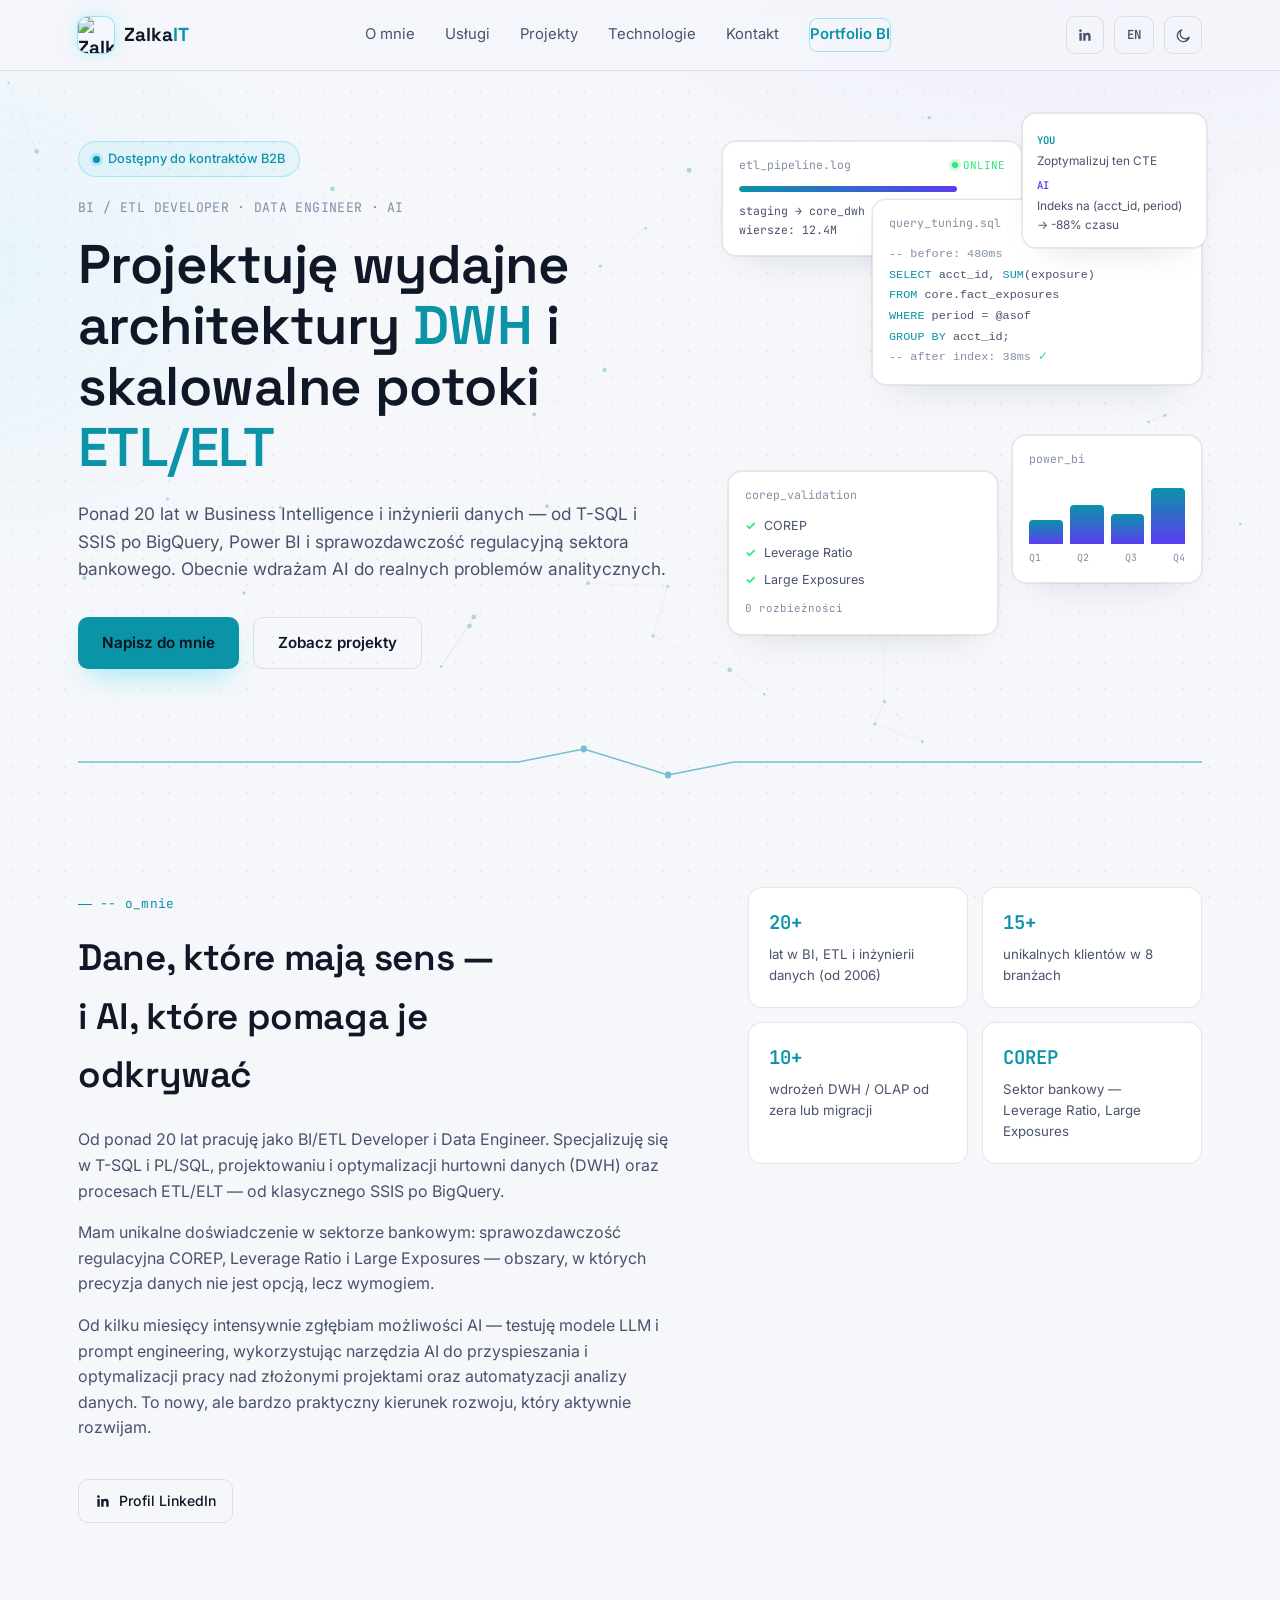
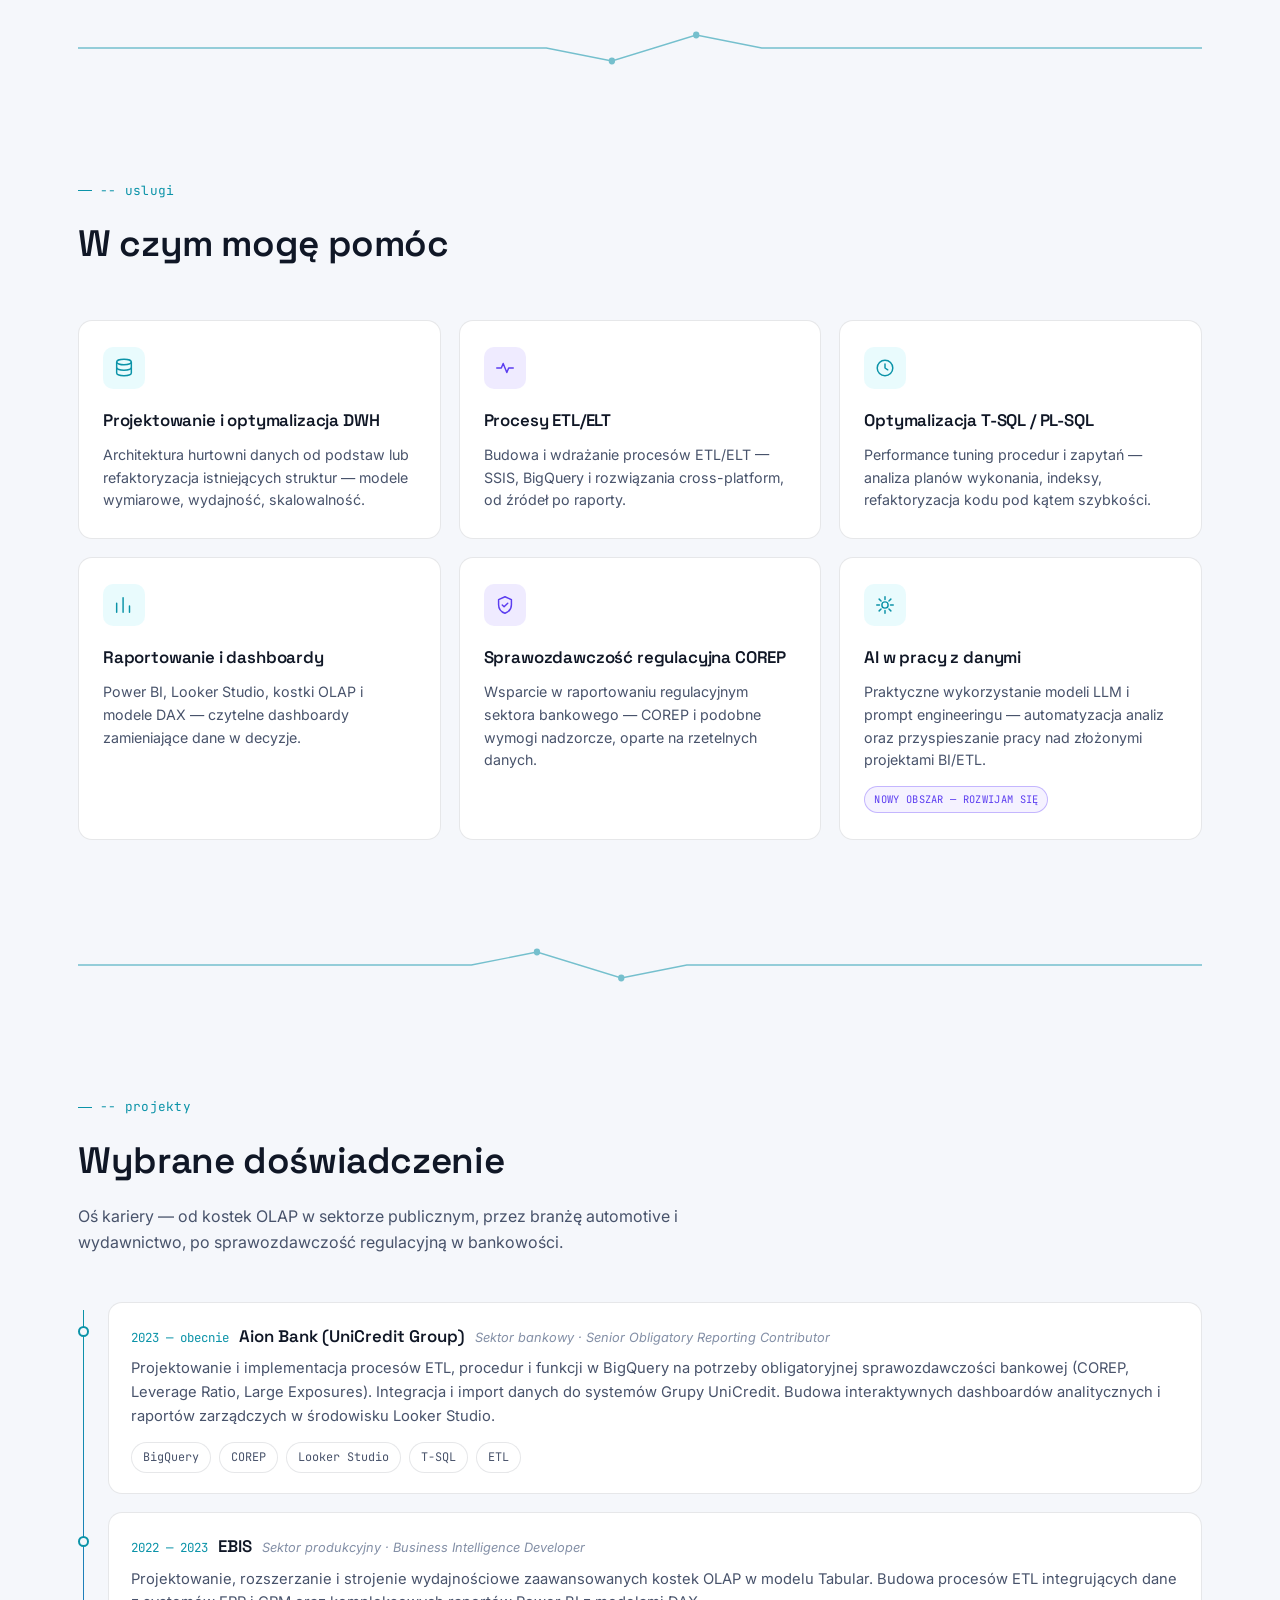
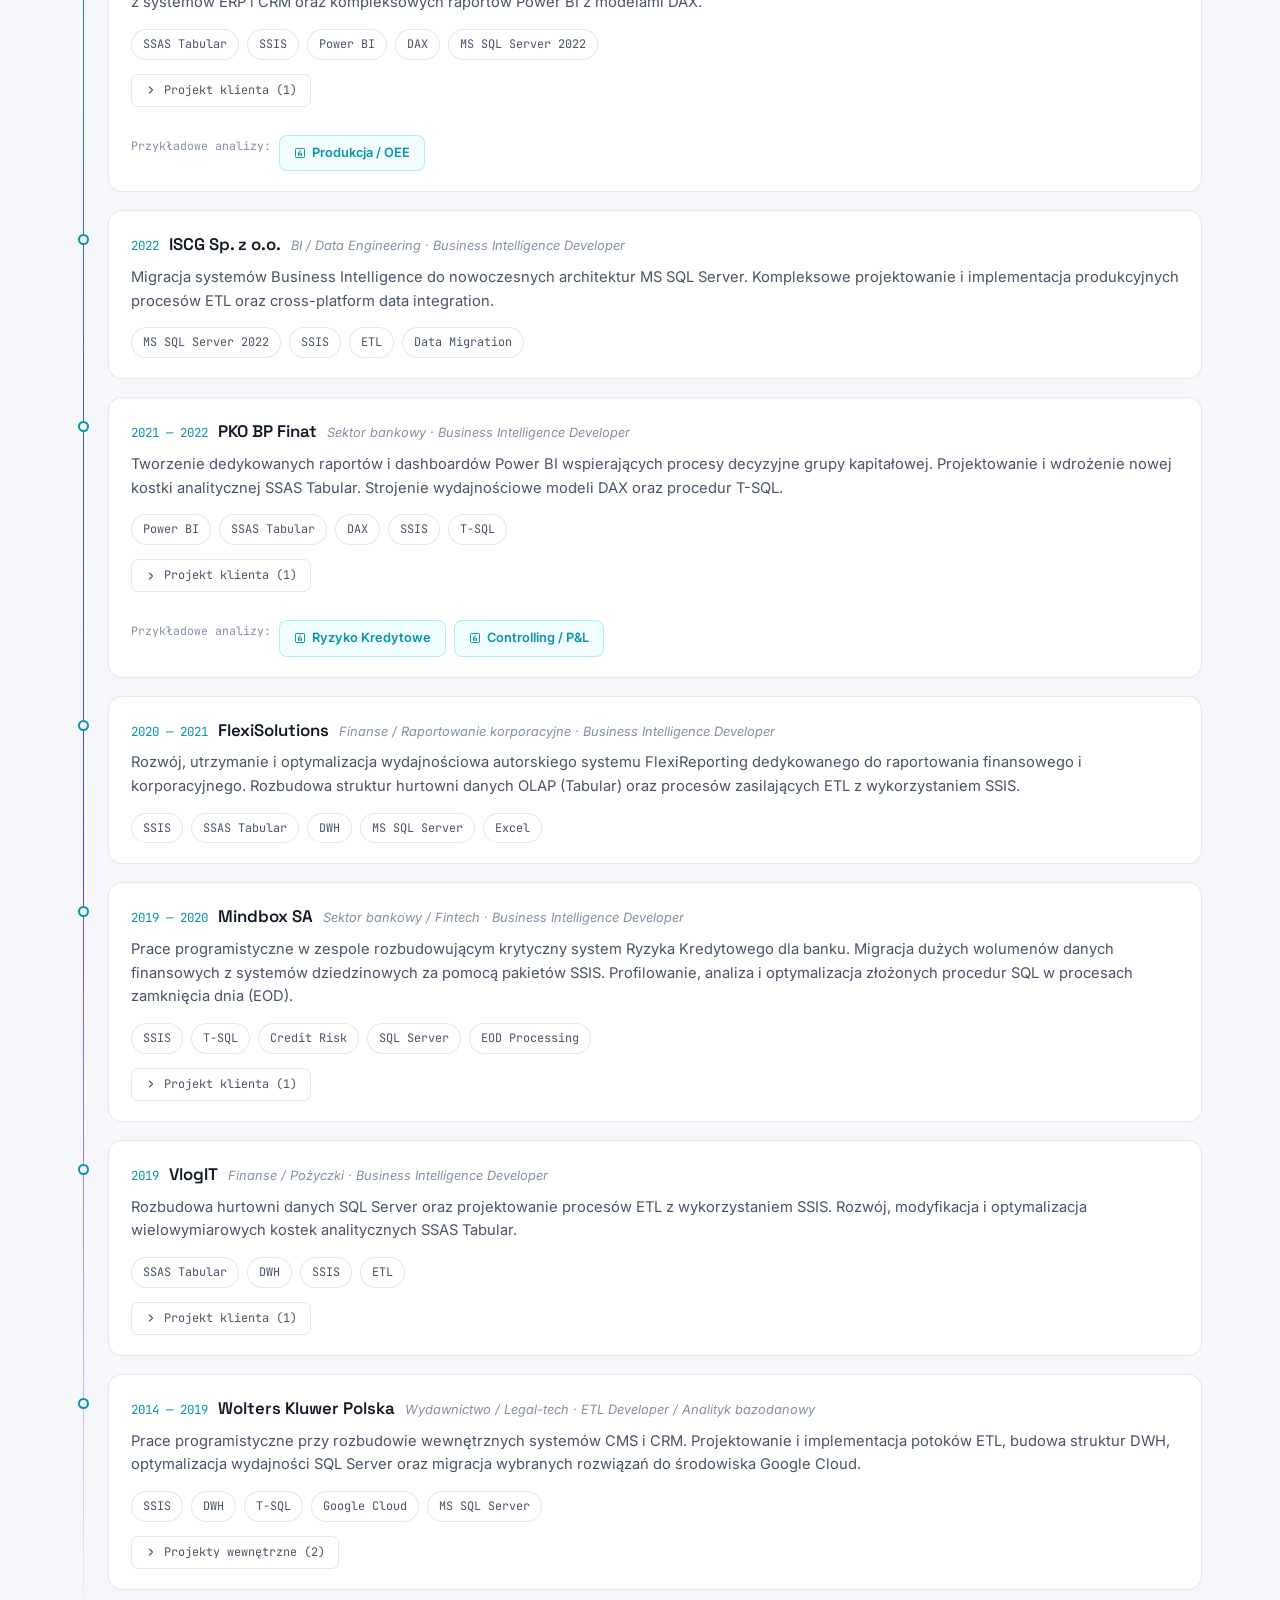
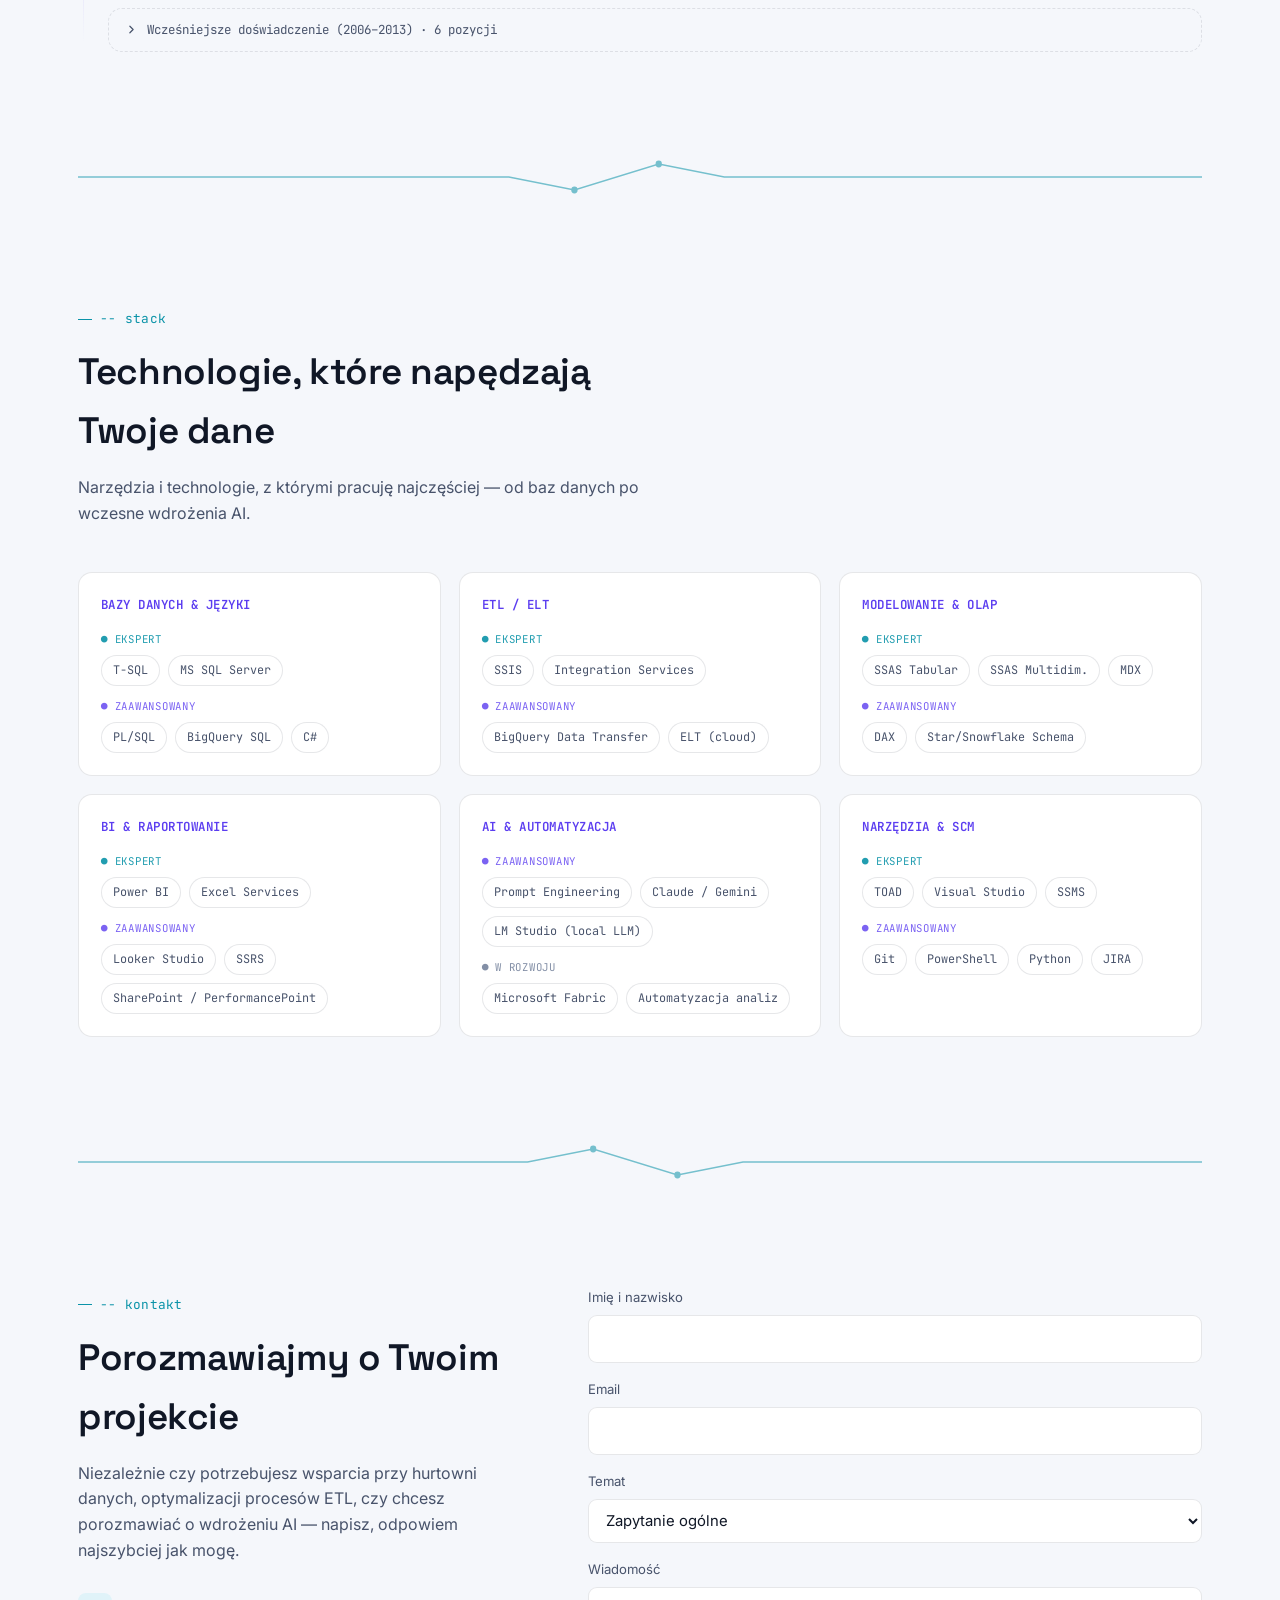
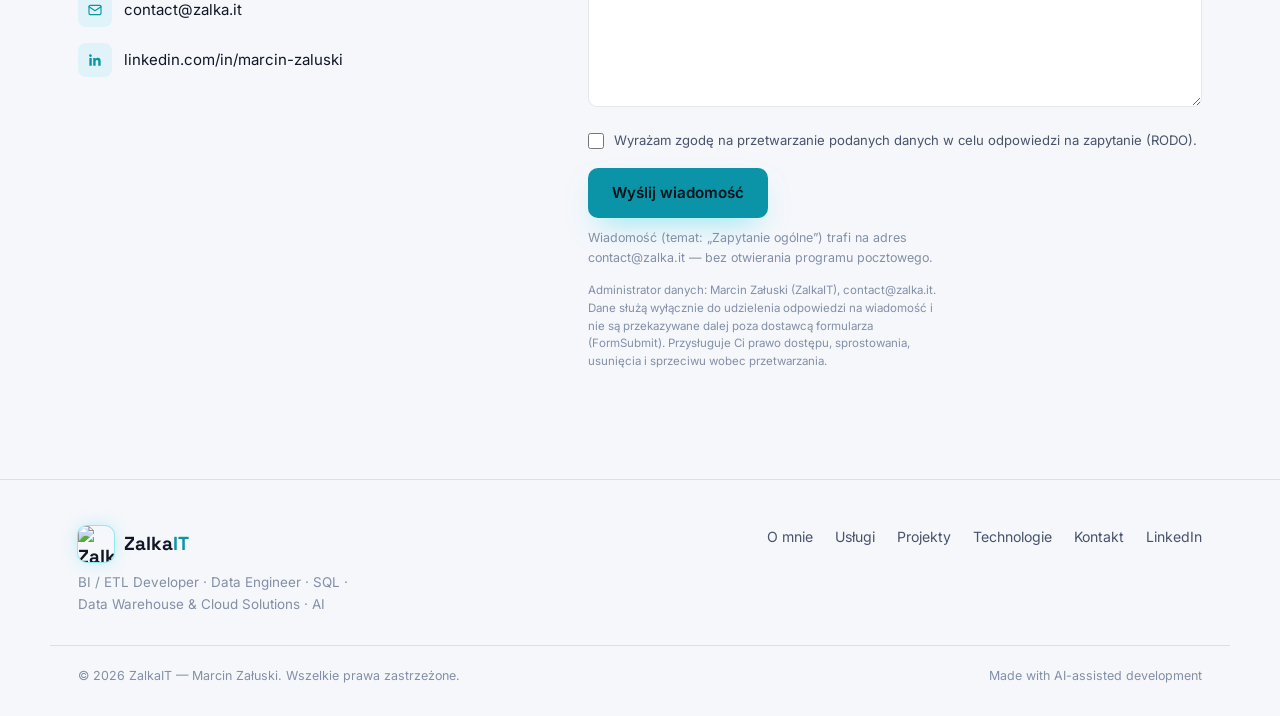
==== commit 4a193090: "Update index.html" ====
--- a/index.html
+++ b/index.html
@@ -1,25 +1,28 @@
 <!DOCTYPE html>
-
-<html data-lang="pl" data-theme="dark" lang="pl">
+<html lang="pl" data-theme="dark" data-lang="pl">
 <head>
-<meta charset="utf-8"/>
-<meta content="width=device-width, initial-scale=1.0" name="viewport"/>
+<meta charset="UTF-8">
+<meta name="viewport" content="width=device-width, initial-scale=1.0">
 <title>Marcin Załuski | ZalkaIT — BI/ETL Developer, Data Engineer, AI</title>
-<meta content="Marcin Załuski — BI/ETL Developer i Data Engineer z 20-letnim doświadczeniem. T-SQL, SSIS, Power BI, BigQuery, sprawozdawczość regulacyjna COREP dla sektora bankowego." name="description"/>
-<meta content="#0a0e16" name="theme-color"/>
+<meta name="description" content="Marcin Załuski — BI/ETL Developer i Data Engineer z 20-letnim doświadczeniem. T-SQL, SSIS, Power BI, BigQuery, sprawozdawczość regulacyjna COREP dla sektora bankowego.">
+<meta name="theme-color" content="#0a0e16">
+
 <!-- Open Graph -->
-<meta content="website" property="og:type"/>
-<meta content="Marcin Załuski | ZalkaIT — BI/ETL Developer, Data Engineer, AI" property="og:title"/>
-<meta content="20+ lat w BI, ETL i inżynierii danych. T-SQL, SSIS, BigQuery, Power BI, sprawozdawczość COREP, AI w pracy z danymi." property="og:description"/>
-<meta content="https://www.zalka.it/assets/zalkait-lockup-1200.jpg" property="og:image"/>
-<meta content="https://www.zalka.it/" property="og:url"/>
-<meta content="pl_PL" property="og:locale"/>
-<meta content="summary_large_image" name="twitter:card"/>
-<link href="assets/favicon-32.png" rel="icon" type="image/png"/>
-<link href="assets/apple-touch-icon.png" rel="apple-touch-icon"/>
-<link href="https://fonts.googleapis.com" rel="preconnect"/>
-<link crossorigin="" href="https://fonts.gstatic.com" rel="preconnect"/>
-<link href="https://fonts.googleapis.com/css2?family=Space+Grotesk:wght@500;600;700&amp;family=Inter:wght@400;500;600;700&amp;family=JetBrains+Mono:wght@400;500;600&amp;display=swap" rel="stylesheet"/>
+<meta property="og:type" content="website">
+<meta property="og:title" content="Marcin Załuski | ZalkaIT — BI/ETL Developer, Data Engineer, AI">
+<meta property="og:description" content="20+ lat w BI, ETL i inżynierii danych. T-SQL, SSIS, BigQuery, Power BI, sprawozdawczość COREP, AI w pracy z danymi.">
+<meta property="og:image" content="https://www.zalka.it/assets/zalkait-lockup-1200.jpg">
+<meta property="og:url" content="https://www.zalka.it/">
+<meta property="og:locale" content="pl_PL">
+<meta name="twitter:card" content="summary_large_image">
+
+<link rel="icon" type="image/png" href="assets/favicon-32.png">
+<link rel="apple-touch-icon" href="assets/apple-touch-icon.png">
+
+<link rel="preconnect" href="https://fonts.googleapis.com">
+<link rel="preconnect" href="https://fonts.gstatic.com" crossorigin>
+<link href="https://fonts.googleapis.com/css2?family=Space+Grotesk:wght@500;600;700&family=Inter:wght@400;500;600;700&family=JetBrains+Mono:wght@400;500;600&display=swap" rel="stylesheet">
+
 <script type="application/ld+json">
 {
   "@context": "https://schema.org",
@@ -32,6 +35,7 @@
   "worksFor": { "@type": "Organization", "name": "ZalkaIT" }
 }
 </script>
+
 <style>
 /* ============ RESET & BASE ============ */
 *,*::before,*::after{box-sizing:border-box;margin:0;padding:0}
@@ -541,694 +545,765 @@
 </style>
 </head>
 <body>
-<a class="skip-link" data-i18n="skip" href="#main">Przejdź do treści</a>
+<a href="#main" class="skip-link" data-i18n="skip">Przejdź do treści</a>
+
 <header class="nav">
-<div class="wrap">
-<a class="brand" href="#main">
-<span class="brand-mark"><img alt="ZalkaIT" src="assets/zt-mark-96.png"/></span>
-<span>Zalka<span class="it">IT</span></span>
-</a>
-<nav aria-label="Sekcje strony" class="nav-links">
-<a data-i18n="nav.about" href="#about">O mnie</a>
-<a data-i18n="nav.services" href="#services">Usługi</a>
-<a data-i18n="nav.projects" href="#projects">Projekty</a>
-<a data-i18n="nav.tech" href="#tech">Technologie</a>
-<a data-i18n="nav.contact" href="#contact">Kontakt</a>
-<a class="nav-portfolio" data-i18n="nav.portfolio" href="/portfolio/bi">
-<svg fill="none" height="13" stroke="currentColor" stroke-width="2" viewbox="0 0 24 24" width="13"><rect height="18" rx="2" width="18" x="3" y="3"></rect><path d="M9 17V11M12 17V7M15 17v-4" stroke-linecap="round"></path></svg>
+  <div class="wrap">
+    <a href="#main" class="brand">
+      <span class="brand-mark"><img src="assets/zt-mark-96.png" alt="ZalkaIT"></span>
+      <span>Zalka<span class="it">IT</span></span>
+    </a>
+    <nav class="nav-links" aria-label="Sekcje strony">
+      <a href="#about" data-i18n="nav.about">O mnie</a>
+      <a href="#services" data-i18n="nav.services">Usługi</a>
+      <a href="#projects" data-i18n="nav.projects">Projekty</a>
+      <a href="#tech" data-i18n="nav.tech">Technologie</a>
+      <a href="#contact" data-i18n="nav.contact">Kontakt</a>
+      <a href="/portfolio/bi" class="nav-portfolio" data-i18n="nav.portfolio">
+        <svg width="13" height="13" viewBox="0 0 24 24" fill="none" stroke="currentColor" stroke-width="2"><rect x="3" y="3" width="18" height="18" rx="2"/><path d="M9 17V11M12 17V7M15 17v-4" stroke-linecap="round"/></svg>
         Portfolio BI
       </a>
-</nav>
-<div class="nav-actions">
-<a aria-label="LinkedIn" class="icon-btn" href="https://www.linkedin.com/in/marcin-zaluski/" rel="noopener" target="_blank">
-<svg fill="currentColor" height="16" viewbox="0 0 24 24" width="16"><path d="M20.45 20.45h-3.56v-5.58c0-1.33-.02-3.04-1.85-3.04-1.85 0-2.14 1.45-2.14 2.94v5.68H9.34V9h3.41v1.56h.05c.48-.9 1.64-1.85 3.37-1.85 3.6 0 4.27 2.37 4.27 5.45v6.29zM5.34 7.43a2.07 2.07 0 1 1 0-4.13 2.07 2.07 0 0 1 0 4.13zM7.12 20.45H3.56V9h3.56v11.45z"></path></svg>
-</a>
-<button aria-label="Zmień język" class="icon-btn mono" id="lang-toggle">EN</button>
-<button aria-label="Przełącz tryb jasny/ciemny" class="icon-btn" id="theme-toggle">
-<svg fill="none" height="17" id="icon-sun" stroke="currentColor" stroke-width="1.8" viewbox="0 0 24 24" width="17"><circle cx="12" cy="12" r="4.2"></circle><path d="M12 2.5v2.4M12 19.1v2.4M4.2 4.2l1.7 1.7M18.1 18.1l1.7 1.7M2.5 12h2.4M19.1 12h2.4M4.2 19.8l1.7-1.7M18.1 5.9l1.7-1.7" stroke-linecap="round"></path></svg>
-<svg fill="none" height="17" id="icon-moon" stroke="currentColor" stroke-width="1.8" style="display:none" viewbox="0 0 24 24" width="17"><path d="M20 14.5A8.5 8.5 0 1 1 9.5 4a6.7 6.7 0 0 0 10.5 10.5z" stroke-linejoin="round"></path></svg>
-</button>
-<button aria-expanded="false" aria-label="Otwórz menu" class="burger" id="burger">
-<svg fill="none" height="20" stroke="currentColor" stroke-width="1.8" viewbox="0 0 24 24" width="20"><path d="M3 6h18M3 12h18M3 18h18" stroke-linecap="round"></path></svg>
-</button>
-</div>
-</div>
-<div class="mobile-menu" id="mobile-menu">
-<ul>
-<li><a data-i18n="nav.about" href="#about">O mnie</a></li>
-<li><a data-i18n="nav.services" href="#services">Usługi</a></li>
-<li><a data-i18n="nav.projects" href="#projects">Projekty</a></li>
-<li><a data-i18n="nav.tech" href="#tech">Technologie</a></li>
-<li><a data-i18n="nav.contact" href="#contact">Kontakt</a></li>
-<li><a class="nav-portfolio" href="/portfolio/bi" style="display:inline-flex;margin:8px 0">Portfolio BI</a></li>
-<li><a href="https://www.linkedin.com/in/marcin-zaluski/" rel="noopener" target="_blank">LinkedIn ↗</a></li>
-</ul>
-</div>
+    </nav>
+    <div class="nav-actions">
+      <a href="https://www.linkedin.com/in/marcin-zaluski/" target="_blank" rel="noopener" class="icon-btn" aria-label="LinkedIn">
+        <svg width="16" height="16" viewBox="0 0 24 24" fill="currentColor"><path d="M20.45 20.45h-3.56v-5.58c0-1.33-.02-3.04-1.85-3.04-1.85 0-2.14 1.45-2.14 2.94v5.68H9.34V9h3.41v1.56h.05c.48-.9 1.64-1.85 3.37-1.85 3.6 0 4.27 2.37 4.27 5.45v6.29zM5.34 7.43a2.07 2.07 0 1 1 0-4.13 2.07 2.07 0 0 1 0 4.13zM7.12 20.45H3.56V9h3.56v11.45z"/></svg>
+      </a>
+      <button id="lang-toggle" class="icon-btn mono" aria-label="Zmień język">EN</button>
+      <button id="theme-toggle" class="icon-btn" aria-label="Przełącz tryb jasny/ciemny">
+        <svg id="icon-sun" width="17" height="17" viewBox="0 0 24 24" fill="none" stroke="currentColor" stroke-width="1.8"><circle cx="12" cy="12" r="4.2"/><path d="M12 2.5v2.4M12 19.1v2.4M4.2 4.2l1.7 1.7M18.1 18.1l1.7 1.7M2.5 12h2.4M19.1 12h2.4M4.2 19.8l1.7-1.7M18.1 5.9l1.7-1.7" stroke-linecap="round"/></svg>
+        <svg id="icon-moon" width="17" height="17" viewBox="0 0 24 24" fill="none" stroke="currentColor" stroke-width="1.8" style="display:none"><path d="M20 14.5A8.5 8.5 0 1 1 9.5 4a6.7 6.7 0 0 0 10.5 10.5z" stroke-linejoin="round"/></svg>
+      </button>
+      <button id="burger" class="burger" aria-label="Otwórz menu" aria-expanded="false">
+        <svg width="20" height="20" viewBox="0 0 24 24" fill="none" stroke="currentColor" stroke-width="1.8"><path d="M3 6h18M3 12h18M3 18h18" stroke-linecap="round"/></svg>
+      </button>
+    </div>
+  </div>
+  <div class="mobile-menu" id="mobile-menu">
+    <ul>
+      <li><a href="#about" data-i18n="nav.about">O mnie</a></li>
+      <li><a href="#services" data-i18n="nav.services">Usługi</a></li>
+      <li><a href="#projects" data-i18n="nav.projects">Projekty</a></li>
+      <li><a href="#tech" data-i18n="nav.tech">Technologie</a></li>
+      <li><a href="#contact" data-i18n="nav.contact">Kontakt</a></li>
+      <li><a href="/portfolio/bi" class="nav-portfolio" style="display:inline-flex;margin:8px 0">Portfolio BI</a></li>
+      <li><a href="https://www.linkedin.com/in/marcin-zaluski/" target="_blank" rel="noopener">LinkedIn ↗</a></li>
+    </ul>
+  </div>
 </header>
+
 <main id="main">
-<!-- ============ HERO ============ -->
-<section class="hero" id="hero">
-<canvas aria-hidden="true" id="hero-canvas"></canvas>
-<div class="wrap hero-grid">
-<div>
-<span class="badge"><span class="dot"></span><span data-i18n="hero.badge">Dostępny do kontraktów B2B</span></span>
-<div class="hero-kicker">BI / ETL DEVELOPER<span class="sep">·</span>DATA ENGINEER<span class="sep">·</span>AI</div>
-<h1 data-i18n="hero.h1">Projektuję wydajne architektury <span class="accent">DWH</span> i skalowalne potoki <span class="accent">ETL/ELT</span></h1>
-<p class="lead" data-i18n="hero.lead">Ponad 20 lat w Business Intelligence i inżynierii danych — od T-SQL i SSIS po BigQuery, Power BI i sprawozdawczość regulacyjną sektora bankowego. Obecnie wdrażam AI do realnych problemów analitycznych.</p>
-<div class="hero-ctas">
-<a class="btn btn-primary" data-i18n="hero.cta1" href="#contact">Napisz do mnie</a>
-<a class="btn btn-ghost" data-i18n="hero.cta2" href="#projects">Zobacz projekty</a>
-</div>
-</div>
-<div aria-hidden="true" class="hero-console">
-<div class="console-card c-pipeline">
-<div class="ch-title"><span>etl_pipeline.log</span><span class="status-ok">ONLINE</span></div>
-<div class="bar-track"><div class="bar-fill"></div></div>
-<div class="pipeline-row"><span>staging → core_dwh</span><span>82%</span></div>
-<div class="pipeline-row" data-i18n="hero.console.pipeline.rows"><span>wiersze: 12.4M</span><span>błędy: 0</span></div>
-</div>
-<div class="console-card c-sql">
-<div class="ch-title"><span>query_tuning.sql</span><div class="ch-dots"><span></span><span></span><span></span></div></div>
-<pre class="sql-snippet"><code><span class="cm">-- before: 480ms</span>
+
+  <!-- ============ HERO ============ -->
+  <section class="hero" id="hero">
+    <canvas id="hero-canvas" aria-hidden="true"></canvas>
+    <div class="wrap hero-grid">
+      <div>
+        <span class="badge"><span class="dot"></span><span data-i18n="hero.badge">Dostępny do kontraktów B2B</span></span>
+        <div class="hero-kicker">BI / ETL DEVELOPER<span class="sep">·</span>DATA ENGINEER<span class="sep">·</span>AI</div>
+        <h1 data-i18n="hero.h1">Projektuję wydajne architektury <span class="accent">DWH</span> i skalowalne potoki <span class="accent">ETL/ELT</span></h1>
+        <p class="lead" data-i18n="hero.lead">Ponad 20 lat w Business Intelligence i inżynierii danych — od T-SQL i SSIS po BigQuery, Power BI i sprawozdawczość regulacyjną sektora bankowego. Obecnie wdrażam AI do realnych problemów analitycznych.</p>
+        <div class="hero-ctas">
+          <a href="#contact" class="btn btn-primary" data-i18n="hero.cta1">Napisz do mnie</a>
+          <a href="#projects" class="btn btn-ghost" data-i18n="hero.cta2">Zobacz projekty</a>
+        </div>
+      </div>
+
+      <div class="hero-console" aria-hidden="true">
+        <div class="console-card c-pipeline">
+          <div class="ch-title"><span>etl_pipeline.log</span><span class="status-ok">ONLINE</span></div>
+          <div class="bar-track"><div class="bar-fill"></div></div>
+          <div class="pipeline-row"><span>staging → core_dwh</span><span>82%</span></div>
+          <div class="pipeline-row" data-i18n="hero.console.pipeline.rows"><span>wiersze: 12.4M</span><span>błędy: 0</span></div>
+        </div>
+
+        <div class="console-card c-sql">
+          <div class="ch-title"><span>query_tuning.sql</span><div class="ch-dots"><span></span><span></span><span></span></div></div>
+          <pre class="sql-snippet"><code><span class="cm">-- before: 480ms</span>
 <span class="kw">SELECT</span> acct_id, <span class="kw">SUM</span>(exposure)
 <span class="kw">FROM</span> core.fact_exposures
 <span class="kw">WHERE</span> period = @asof
 <span class="kw">GROUP BY</span> acct_id;
 <span class="cm">-- after index: 38ms <span class="ok">✓</span></span></code></pre>
-</div>
-<div class="console-card c-corep">
-<div class="ch-title"><span>corep_validation</span></div>
-<ul class="corep-list">
-<li>COREP</li><li>Leverage Ratio</li><li>Large Exposures</li>
-</ul>
-<div class="corep-foot" data-i18n="hero.console.corep">0 rozbieżności</div>
-</div>
-<div class="console-card c-bi">
-<div class="ch-title"><span>power_bi</span></div>
-<div class="bi-bars"><span style="height:38%"></span><span style="height:62%"></span><span style="height:48%"></span><span style="height:88%"></span></div>
-<div class="bi-foot"><span>Q1</span><span>Q2</span><span>Q3</span><span>Q4</span></div>
-</div>
-<div class="console-card c-bubble">
-<span class="b-user">YOU</span>
-<p data-i18n="hero.console.q">Zoptymalizuj ten CTE</p>
-<span class="b-ai">AI</span>
-<p data-i18n="hero.console.a" style="margin-bottom:0">Indeks na (acct_id, period) → -88% czasu</p>
-</div>
-</div>
-</div>
-</section>
-<div aria-hidden="true" class="divider"><svg preserveaspectratio="none" viewbox="0 0 1200 34"><path d="M0,17 L470,17 L540,4 L630,30 L700,17 L1200,17"></path><circle cx="540" cy="4" r="3.4"></circle><circle cx="630" cy="30" r="3.4"></circle></svg></div>
-<!-- ============ ABOUT ============ -->
-<section class="section" id="about">
-<div class="wrap about-grid">
-<div class="reveal">
-<span class="eyebrow mono" data-i18n="about.eyebrow">-- o_mnie</span>
-<h2 data-i18n="about.h2">Dane, które mają sens — i AI, które pomaga je odkrywać</h2>
-<p data-i18n="about.p1">Od ponad 20 lat pracuję jako BI/ETL Developer i Data Engineer. Specjalizuję się w T-SQL i PL/SQL, projektowaniu i optymalizacji hurtowni danych (DWH) oraz procesach ETL/ELT — od klasycznego SSIS po BigQuery.</p>
-<p data-i18n="about.p2">Mam unikalne doświadczenie w sektorze bankowym: sprawozdawczość regulacyjna COREP, Leverage Ratio i Large Exposures — obszary, w których precyzja danych nie jest opcją, lecz wymogiem.</p>
-<p data-i18n="about.p3">Od kilku miesięcy intensywnie zgłębiam możliwości AI — testuję modele LLM i prompt engineering, wykorzystując narzędzia AI do przyspieszania i optymalizacji pracy nad złożonymi projektami oraz automatyzacji analizy danych. To nowy, ale bardzo praktyczny kierunek rozwoju, który aktywnie rozwijam.</p>
-<a class="li-btn" href="https://www.linkedin.com/in/marcin-zaluski/" rel="noopener" target="_blank">
-<svg fill="currentColor" height="16" viewbox="0 0 24 24" width="16"><path d="M20.45 20.45h-3.56v-5.58c0-1.33-.02-3.04-1.85-3.04-1.85 0-2.14 1.45-2.14 2.94v5.68H9.34V9h3.41v1.56h.05c.48-.9 1.64-1.85 3.37-1.85 3.6 0 4.27 2.37 4.27 5.45v6.29zM5.34 7.43a2.07 2.07 0 1 1 0-4.13 2.07 2.07 0 0 1 0 4.13zM7.12 20.45H3.56V9h3.56v11.45z"></path></svg>
-<span data-i18n="about.linkedin">Profil LinkedIn</span>
-</a>
-</div>
-<div class="stat-grid reveal">
-<div class="stat-card"><div class="v">20+</div><div class="l" data-i18n="about.stat1">lat w BI, ETL i inżynierii danych (od 2006)</div></div>
-<div class="stat-card"><div class="v">15+</div><div class="l" data-i18n="about.stat3">unikalnych klientów w 8 branżach</div></div>
-<div class="stat-card"><div class="v">10+</div><div class="l" data-i18n="about.stat4">wdrożeń DWH / OLAP od zera lub migracji</div></div>
-<div class="stat-card"><div class="v mono">COREP</div><div class="l" data-i18n="about.stat2">Sektor bankowy — Leverage Ratio, Large Exposures</div></div>
-</div>
-</div>
-</section>
-<div aria-hidden="true" class="divider"><svg preserveaspectratio="none" viewbox="0 0 1200 34"><path d="M0,17 L500,17 L570,30 L660,4 L730,17 L1200,17"></path><circle cx="570" cy="30" r="3.4"></circle><circle cx="660" cy="4" r="3.4"></circle></svg></div>
-<!-- ============ SERVICES ============ -->
-<section class="section" id="services">
-<div class="wrap">
-<div class="svc-head reveal">
-<span class="eyebrow mono" data-i18n="services.eyebrow">-- uslugi</span>
-<h2 data-i18n="services.h2">W czym mogę pomóc</h2>
-</div>
-<div class="svc-grid">
-<div class="svc-card reveal">
-<span class="svc-icon"><svg fill="none" height="22" stroke="currentColor" stroke-width="1.6" viewbox="0 0 24 24" width="22"><ellipse cx="12" cy="5.5" rx="8" ry="3"></ellipse><path d="M4 5.5v6c0 1.66 3.58 3 8 3s8-1.34 8-3v-6"></path><path d="M4 11.5v6c0 1.66 3.58 3 8 3s8-1.34 8-3v-6"></path></svg></span>
-<h3 data-i18n="services.c1.title">Projektowanie i optymalizacja DWH</h3>
-<p data-i18n="services.c1.desc">Architektura hurtowni danych od podstaw lub refaktoryzacja istniejących struktur — modele wymiarowe, wydajność, skalowalność.</p>
-</div>
-<div class="svc-card reveal">
-<span class="svc-icon"><svg fill="none" height="22" stroke="currentColor" stroke-width="1.6" viewbox="0 0 24 24" width="22"><path d="M3 12h5l2-5 4 10 2-5h5" stroke-linecap="round" stroke-linejoin="round"></path></svg></span>
-<h3 data-i18n="services.c2.title">Procesy ETL/ELT</h3>
-<p data-i18n="services.c2.desc">Budowa i wdrażanie procesów ETL/ELT — SSIS, BigQuery i rozwiązania cross-platform, od źródeł po raporty.</p>
-</div>
-<div class="svc-card reveal">
-<span class="svc-icon"><svg fill="none" height="22" stroke="currentColor" stroke-width="1.6" viewbox="0 0 24 24" width="22"><circle cx="12" cy="12" r="8.5"></circle><path d="M12 7.5V12l3 2" stroke-linecap="round" stroke-linejoin="round"></path></svg></span>
-<h3 data-i18n="services.c3.title">Optymalizacja T-SQL / PL-SQL</h3>
-<p data-i18n="services.c3.desc">Performance tuning procedur i zapytań — analiza planów wykonania, indeksy, refaktoryzacja kodu pod kątem szybkości.</p>
-</div>
-<div class="svc-card reveal">
-<span class="svc-icon"><svg fill="none" height="22" stroke="currentColor" stroke-width="1.6" viewbox="0 0 24 24" width="22"><path d="M4 20V10M11 20V4M18 20v-7" stroke-linecap="round"></path></svg></span>
-<h3 data-i18n="services.c4.title">Raportowanie i dashboardy</h3>
-<p data-i18n="services.c4.desc">Power BI, Looker Studio, kostki OLAP i modele DAX — czytelne dashboardy zamieniające dane w decyzje.</p>
-</div>
-<div class="svc-card reveal">
-<span class="svc-icon"><svg fill="none" height="22" stroke="currentColor" stroke-width="1.6" viewbox="0 0 24 24" width="22"><path d="M12 3l7 3.2v5.4c0 4.6-3 7.9-7 9.4-4-1.5-7-4.8-7-9.4V6.2L12 3z" stroke-linejoin="round"></path><path d="M9 12l2 2 4-4" stroke-linecap="round" stroke-linejoin="round"></path></svg></span>
-<h3 data-i18n="services.c5.title">Sprawozdawczość regulacyjna COREP</h3>
-<p data-i18n="services.c5.desc">Wsparcie w raportowaniu regulacyjnym sektora bankowego — COREP i podobne wymogi nadzorcze, oparte na rzetelnych danych.</p>
-</div>
-<div class="svc-card reveal">
-<span class="svc-icon"><svg fill="none" height="22" stroke="currentColor" stroke-width="1.6" viewbox="0 0 24 24" width="22"><path d="M12 3v3M12 18v3M3 12h3M18 12h3M5.6 5.6l2.1 2.1M16.3 16.3l2.1 2.1M5.6 18.4l2.1-2.1M16.3 7.7l2.1-2.1" stroke-linecap="round"></path><circle cx="12" cy="12" r="3.4"></circle></svg></span>
-<h3 data-i18n="services.c6.title">AI w pracy z danymi</h3>
-<p data-i18n="services.c6.desc">Praktyczne wykorzystanie modeli LLM i prompt engineeringu — automatyzacja analiz oraz przyspieszanie pracy nad złożonymi projektami BI/ETL.</p>
-<span class="new-badge" data-i18n="services.c6.badge">NOWY OBSZAR — ROZWIJAM SIĘ</span>
-</div>
-</div>
-</div>
-</section>
-<div aria-hidden="true" class="divider"><svg preserveaspectratio="none" viewbox="0 0 1200 34"><path d="M0,17 L420,17 L490,4 L580,30 L650,17 L1200,17"></path><circle cx="490" cy="4" r="3.4"></circle><circle cx="580" cy="30" r="3.4"></circle></svg></div>
-<!-- ============ PROJECTS ============ -->
-<section class="section" id="projects">
-<div class="wrap">
-<div class="proj-head reveal">
-<span class="eyebrow mono" data-i18n="projects.eyebrow">-- projekty</span>
-<h2 data-i18n="projects.h2">Wybrane doświadczenie</h2>
-<p data-i18n="projects.sub">Oś kariery — od kostek OLAP w sektorze publicznym, przez branżę automotive i wydawnictwo, po sprawozdawczość regulacyjną w bankowości.</p>
-</div>
-<div class="timeline">
-<!-- ═══ Aion Bank ═══ -->
-<div class="t-item reveal">
-<div class="t-card">
-<div class="t-top">
-<span class="t-period mono">2023 — <span data-i18n="projects.now">obecnie</span></span>
-<span class="t-company">Aion Bank (UniCredit Group)</span>
-<span class="t-industry">Sektor bankowy · Senior Obligatory Reporting Contributor</span>
-</div>
-<p class="t-desc">Projektowanie i implementacja procesów ETL, procedur i funkcji w BigQuery na potrzeby obligatoryjnej sprawozdawczości bankowej (COREP, Leverage Ratio, Large Exposures). Integracja i import danych do systemów Grupy UniCredit. Budowa interaktywnych dashboardów analitycznych i raportów zarządczych w środowisku Looker Studio.</p>
-<div class="t-tags"><span class="pill">BigQuery</span><span class="pill">COREP</span><span class="pill">Looker Studio</span><span class="pill">T-SQL</span><span class="pill">ETL</span></div>
-</div>
-</div>
-<!-- ═══ EBIS → Vesuvius ═══ -->
-<div class="t-item reveal" id="proj-ebis">
-<div class="t-card">
-<div class="t-top">
-<span class="t-period mono">2022 — 2023</span>
-<span class="t-company">EBIS</span>
-<span class="t-industry" data-i18n="proj.ebis.ind">Sektor produkcyjny · Business Intelligence Developer</span>
-</div>
-<p class="t-desc" data-i18n="proj.ebis.desc">Projektowanie, rozszerzanie i strojenie wydajnościowe zaawansowanych kostek OLAP w modelu Tabular. Budowa procesów ETL integrujących dane z systemów ERP i CRM oraz kompleksowych raportów Power BI z modelami DAX.</p>
-<div class="t-tags"><span class="pill">SSAS Tabular</span><span class="pill">SSIS</span><span class="pill">Power BI</span><span class="pill">DAX</span><span class="pill">MS SQL Server 2022</span></div>
-<button class="t-expand-btn" onclick="toggleClients(this)">
-<svg class="arr" fill="none" height="12" stroke="currentColor" stroke-width="2.2" viewbox="0 0 24 24" width="12"><path d="M9 18l6-6-6-6" stroke-linecap="round" stroke-linejoin="round"></path></svg><span data-i18n="proj.ebis.expand">Projekt klienta (1)</span></button>
-<div class="t-clients" hidden="">
-<div class="t-client">
-<div class="t-client-hdr">
-<span class="t-client-name">Vesuvius Poland Sp. z o.o.</span>
-<span class="t-client-period">09.2022 – 11.2023</span>
-</div>
-<p>Migracja środowiska OLAP z modelu wielowymiarowego (SSAS Multidimensional / MDX) na model tabelaryczny (SSAS Tabular). Integracja zewnętrznych źródeł danych poprzez API (CSV). Budowa raportów Power BI osadzonych na nowym modelu analitycznym.</p>
-<div class="t-tags"><span class="pill">SSAS Multidim. → Tabular</span><span class="pill">MDX</span><span class="pill">Power BI</span><span class="pill">API / CSV</span></div>
-</div>
-</div>
-<div class="portfolio-chips">
-<span class="portfolio-chips-label" data-i18n="proj.chips.label">Przykładowe analizy:</span>
-<a class="btn-portfolio" href="/portfolio/bi?tab=oee&amp;back=proj-ebis">
-<svg fill="none" height="12" stroke="currentColor" stroke-width="2" viewbox="0 0 24 24" width="12"><rect height="18" rx="2" width="18" x="3" y="3"></rect><path d="M9 17V11M12 17V7M15 17v-4" stroke-linecap="round"></path></svg>
+        </div>
+
+        <div class="console-card c-corep">
+          <div class="ch-title"><span>corep_validation</span></div>
+          <ul class="corep-list">
+            <li>COREP</li><li>Leverage Ratio</li><li>Large Exposures</li>
+          </ul>
+          <div class="corep-foot" data-i18n="hero.console.corep">0 rozbieżności</div>
+        </div>
+
+        <div class="console-card c-bi">
+          <div class="ch-title"><span>power_bi</span></div>
+          <div class="bi-bars"><span style="height:38%"></span><span style="height:62%"></span><span style="height:48%"></span><span style="height:88%"></span></div>
+          <div class="bi-foot"><span>Q1</span><span>Q2</span><span>Q3</span><span>Q4</span></div>
+        </div>
+
+        <div class="console-card c-bubble">
+          <span class="b-user">YOU</span>
+          <p data-i18n="hero.console.q">Zoptymalizuj ten CTE</p>
+          <span class="b-ai">AI</span>
+          <p data-i18n="hero.console.a" style="margin-bottom:0">Indeks na (acct_id, period) → -88% czasu</p>
+        </div>
+      </div>
+    </div>
+  </section>
+
+  <div class="divider" aria-hidden="true"><svg viewBox="0 0 1200 34" preserveAspectRatio="none"><path d="M0,17 L470,17 L540,4 L630,30 L700,17 L1200,17"/><circle cx="540" cy="4" r="3.4"/><circle cx="630" cy="30" r="3.4"/></svg></div>
+
+  <!-- ============ ABOUT ============ -->
+  <section class="section" id="about">
+    <div class="wrap about-grid">
+      <div class="reveal">
+        <span class="eyebrow mono" data-i18n="about.eyebrow">-- o_mnie</span>
+        <h2 data-i18n="about.h2">Dane, które mają sens — i AI, które pomaga je odkrywać</h2>
+        <p data-i18n="about.p1">Od ponad 20 lat pracuję jako BI/ETL Developer i Data Engineer. Specjalizuję się w T-SQL i PL/SQL, projektowaniu i optymalizacji hurtowni danych (DWH) oraz procesach ETL/ELT — od klasycznego SSIS po BigQuery.</p>
+        <p data-i18n="about.p2">Mam unikalne doświadczenie w sektorze bankowym: sprawozdawczość regulacyjna COREP, Leverage Ratio i Large Exposures — obszary, w których precyzja danych nie jest opcją, lecz wymogiem.</p>
+        <p data-i18n="about.p3">Od kilku miesięcy intensywnie zgłębiam możliwości AI — testuję modele LLM i prompt engineering, wykorzystując narzędzia AI do przyspieszania i optymalizacji pracy nad złożonymi projektami oraz automatyzacji analizy danych. To nowy, ale bardzo praktyczny kierunek rozwoju, który aktywnie rozwijam.</p>
+        <a href="https://www.linkedin.com/in/marcin-zaluski/" target="_blank" rel="noopener" class="li-btn">
+          <svg width="16" height="16" viewBox="0 0 24 24" fill="currentColor"><path d="M20.45 20.45h-3.56v-5.58c0-1.33-.02-3.04-1.85-3.04-1.85 0-2.14 1.45-2.14 2.94v5.68H9.34V9h3.41v1.56h.05c.48-.9 1.64-1.85 3.37-1.85 3.6 0 4.27 2.37 4.27 5.45v6.29zM5.34 7.43a2.07 2.07 0 1 1 0-4.13 2.07 2.07 0 0 1 0 4.13zM7.12 20.45H3.56V9h3.56v11.45z"/></svg>
+          <span data-i18n="about.linkedin">Profil LinkedIn</span>
+        </a>
+      </div>
+      <div class="stat-grid reveal">
+        <div class="stat-card"><div class="v">20+</div><div class="l" data-i18n="about.stat1">lat w BI, ETL i inżynierii danych (od 2006)</div></div>
+        <div class="stat-card"><div class="v">15+</div><div class="l" data-i18n="about.stat3">unikalnych klientów w 8 branżach</div></div>
+        <div class="stat-card"><div class="v">10+</div><div class="l" data-i18n="about.stat4">wdrożeń DWH / OLAP od zera lub migracji</div></div>
+        <div class="stat-card"><div class="v mono">COREP</div><div class="l" data-i18n="about.stat2">Sektor bankowy — Leverage Ratio, Large Exposures</div></div>
+      </div>
+    </div>
+  </section>
+
+  <div class="divider" aria-hidden="true"><svg viewBox="0 0 1200 34" preserveAspectRatio="none"><path d="M0,17 L500,17 L570,30 L660,4 L730,17 L1200,17"/><circle cx="570" cy="30" r="3.4"/><circle cx="660" cy="4" r="3.4"/></svg></div>
+
+  <!-- ============ SERVICES ============ -->
+  <section class="section" id="services">
+    <div class="wrap">
+      <div class="svc-head reveal">
+        <span class="eyebrow mono" data-i18n="services.eyebrow">-- uslugi</span>
+        <h2 data-i18n="services.h2">W czym mogę pomóc</h2>
+      </div>
+      <div class="svc-grid">
+
+        <div class="svc-card reveal">
+          <span class="svc-icon"><svg width="22" height="22" viewBox="0 0 24 24" fill="none" stroke="currentColor" stroke-width="1.6"><ellipse cx="12" cy="5.5" rx="8" ry="3"/><path d="M4 5.5v6c0 1.66 3.58 3 8 3s8-1.34 8-3v-6"/><path d="M4 11.5v6c0 1.66 3.58 3 8 3s8-1.34 8-3v-6"/></svg></span>
+          <h3 data-i18n="services.c1.title">Projektowanie i optymalizacja DWH</h3>
+          <p data-i18n="services.c1.desc">Architektura hurtowni danych od podstaw lub refaktoryzacja istniejących struktur — modele wymiarowe, wydajność, skalowalność.</p>
+        </div>
+
+        <div class="svc-card reveal">
+          <span class="svc-icon"><svg width="22" height="22" viewBox="0 0 24 24" fill="none" stroke="currentColor" stroke-width="1.6"><path d="M3 12h5l2-5 4 10 2-5h5" stroke-linecap="round" stroke-linejoin="round"/></svg></span>
+          <h3 data-i18n="services.c2.title">Procesy ETL/ELT</h3>
+          <p data-i18n="services.c2.desc">Budowa i wdrażanie procesów ETL/ELT — SSIS, BigQuery i rozwiązania cross-platform, od źródeł po raporty.</p>
+        </div>
+
+        <div class="svc-card reveal">
+          <span class="svc-icon"><svg width="22" height="22" viewBox="0 0 24 24" fill="none" stroke="currentColor" stroke-width="1.6"><circle cx="12" cy="12" r="8.5"/><path d="M12 7.5V12l3 2" stroke-linecap="round" stroke-linejoin="round"/></svg></span>
+          <h3 data-i18n="services.c3.title">Optymalizacja T-SQL / PL-SQL</h3>
+          <p data-i18n="services.c3.desc">Performance tuning procedur i zapytań — analiza planów wykonania, indeksy, refaktoryzacja kodu pod kątem szybkości.</p>
+        </div>
+
+        <div class="svc-card reveal">
+          <span class="svc-icon"><svg width="22" height="22" viewBox="0 0 24 24" fill="none" stroke="currentColor" stroke-width="1.6"><path d="M4 20V10M11 20V4M18 20v-7" stroke-linecap="round"/></svg></span>
+          <h3 data-i18n="services.c4.title">Raportowanie i dashboardy</h3>
+          <p data-i18n="services.c4.desc">Power BI, Looker Studio, kostki OLAP i modele DAX — czytelne dashboardy zamieniające dane w decyzje.</p>
+        </div>
+
+        <div class="svc-card reveal">
+          <span class="svc-icon"><svg width="22" height="22" viewBox="0 0 24 24" fill="none" stroke="currentColor" stroke-width="1.6"><path d="M12 3l7 3.2v5.4c0 4.6-3 7.9-7 9.4-4-1.5-7-4.8-7-9.4V6.2L12 3z" stroke-linejoin="round"/><path d="M9 12l2 2 4-4" stroke-linecap="round" stroke-linejoin="round"/></svg></span>
+          <h3 data-i18n="services.c5.title">Sprawozdawczość regulacyjna COREP</h3>
+          <p data-i18n="services.c5.desc">Wsparcie w raportowaniu regulacyjnym sektora bankowego — COREP i podobne wymogi nadzorcze, oparte na rzetelnych danych.</p>
+        </div>
+
+        <div class="svc-card reveal">
+          <span class="svc-icon"><svg width="22" height="22" viewBox="0 0 24 24" fill="none" stroke="currentColor" stroke-width="1.6"><path d="M12 3v3M12 18v3M3 12h3M18 12h3M5.6 5.6l2.1 2.1M16.3 16.3l2.1 2.1M5.6 18.4l2.1-2.1M16.3 7.7l2.1-2.1" stroke-linecap="round"/><circle cx="12" cy="12" r="3.4"/></svg></span>
+          <h3 data-i18n="services.c6.title">AI w pracy z danymi</h3>
+          <p data-i18n="services.c6.desc">Praktyczne wykorzystanie modeli LLM i prompt engineeringu — automatyzacja analiz oraz przyspieszanie pracy nad złożonymi projektami BI/ETL.</p>
+          <span class="new-badge" data-i18n="services.c6.badge">NOWY OBSZAR — ROZWIJAM SIĘ</span>
+        </div>
+
+      </div>
+    </div>
+  </section>
+
+  <div class="divider" aria-hidden="true"><svg viewBox="0 0 1200 34" preserveAspectRatio="none"><path d="M0,17 L420,17 L490,4 L580,30 L650,17 L1200,17"/><circle cx="490" cy="4" r="3.4"/><circle cx="580" cy="30" r="3.4"/></svg></div>
+
+  <!-- ============ PROJECTS ============ -->
+  <section class="section" id="projects">
+    <div class="wrap">
+      <div class="proj-head reveal">
+        <span class="eyebrow mono" data-i18n="projects.eyebrow">-- projekty</span>
+        <h2 data-i18n="projects.h2">Wybrane doświadczenie</h2>
+        <p data-i18n="projects.sub">Oś kariery — od kostek OLAP w sektorze publicznym, przez branżę automotive i wydawnictwo, po sprawozdawczość regulacyjną w bankowości.</p>
+      </div>
+
+      <div class="timeline">
+
+        <!-- ═══ Aion Bank ═══ -->
+        <div class="t-item reveal">
+          <div class="t-card">
+            <div class="t-top">
+              <span class="t-period mono">2023 — <span data-i18n="projects.now">obecnie</span></span>
+              <span class="t-company">Aion Bank (UniCredit Group)</span>
+              <span class="t-industry">Sektor bankowy · Senior Obligatory Reporting Contributor</span>
+            </div>
+            <p class="t-desc">Projektowanie i implementacja procesów ETL, procedur i funkcji w BigQuery na potrzeby obligatoryjnej sprawozdawczości bankowej (COREP, Leverage Ratio, Large Exposures). Integracja i import danych do systemów Grupy UniCredit. Budowa interaktywnych dashboardów analitycznych i raportów zarządczych w środowisku Looker Studio.</p>
+            <div class="t-tags"><span class="pill">BigQuery</span><span class="pill">COREP</span><span class="pill">Looker Studio</span><span class="pill">T-SQL</span><span class="pill">ETL</span></div>
+          </div>
+        </div>
+
+        <!-- ═══ EBIS → Vesuvius ═══ -->
+        <div class="t-item reveal" id="proj-ebis">
+          <div class="t-card">
+            <div class="t-top">
+              <span class="t-period mono">2022 — 2023</span>
+              <span class="t-company">EBIS</span>
+              <span class="t-industry">Sektor produkcyjny · Business Intelligence Developer</span>
+            </div>
+            <p class="t-desc">Projektowanie, rozszerzanie i strojenie wydajnościowe zaawansowanych kostek OLAP w modelu Tabular. Budowa procesów ETL integrujących dane z systemów ERP i CRM oraz kompleksowych raportów Power BI z modelami DAX.</p>
+            <div class="t-tags"><span class="pill">SSAS Tabular</span><span class="pill">SSIS</span><span class="pill">Power BI</span><span class="pill">DAX</span><span class="pill">MS SQL Server 2022</span></div>
+            <button class="t-expand-btn" onclick="toggleClients(this)">
+              <svg class="arr" width="12" height="12" viewBox="0 0 24 24" fill="none" stroke="currentColor" stroke-width="2.2"><path d="M9 18l6-6-6-6" stroke-linecap="round" stroke-linejoin="round"/></svg>
+              Projekt klienta (1)
+            </button>
+            <div class="t-clients" hidden>
+              <div class="t-client">
+                <div class="t-client-hdr">
+                  <span class="t-client-name">Vesuvius Poland Sp. z o.o.</span>
+                  <span class="t-client-period">09.2022 – 11.2023</span>
+                </div>
+                <p>Migracja środowiska OLAP z modelu wielowymiarowego (SSAS Multidimensional / MDX) na model tabelaryczny (SSAS Tabular). Integracja zewnętrznych źródeł danych poprzez API (CSV). Budowa raportów Power BI osadzonych na nowym modelu analitycznym.</p>
+                <div class="t-tags"><span class="pill">SSAS Multidim. → Tabular</span><span class="pill">MDX</span><span class="pill">Power BI</span><span class="pill">API / CSV</span></div>
+              </div>
+            </div>
+            <div class="portfolio-chips">
+              <span class="portfolio-chips-label">Przykładowe analizy:</span>
+              <a href="/portfolio/bi?tab=oee&back=proj-ebis" class="btn-portfolio">
+                <svg width="12" height="12" viewBox="0 0 24 24" fill="none" stroke="currentColor" stroke-width="2"><rect x="3" y="3" width="18" height="18" rx="2"/><path d="M9 17V11M12 17V7M15 17v-4" stroke-linecap="round"/></svg>
                 Produkcja / OEE
               </a>
-</div>
-</div>
-</div>
-<!-- ═══ ISCG ═══ -->
-<div class="t-item reveal">
-<div class="t-card">
-<div class="t-top">
-<span class="t-period mono">2022</span>
-<span class="t-company">ISCG Sp. z o.o.</span>
-<span class="t-industry">BI / Data Engineering · Business Intelligence Developer</span>
-</div>
-<p class="t-desc">Migracja systemów Business Intelligence do nowoczesnych architektur MS SQL Server. Kompleksowe projektowanie i implementacja produkcyjnych procesów ETL oraz cross-platform data integration.</p>
-<div class="t-tags"><span class="pill">MS SQL Server 2022</span><span class="pill">SSIS</span><span class="pill">ETL</span><span class="pill">Data Migration</span></div>
-</div>
-</div>
-<!-- ═══ PKO Finat → PKO BP ═══ -->
-<div class="t-item reveal" id="proj-pko">
-<div class="t-card">
-<div class="t-top">
-<span class="t-period mono">2021 — 2022</span>
-<span class="t-company">PKO BP Finat</span>
-<span class="t-industry" data-i18n="proj.pko.ind">Sektor bankowy · Business Intelligence Developer</span>
-</div>
-<p class="t-desc" data-i18n="proj.pko.desc">Tworzenie dedykowanych raportów i dashboardów Power BI wspierających procesy decyzyjne grupy kapitałowej. Projektowanie i wdrożenie nowej kostki analitycznej SSAS Tabular. Strojenie wydajnościowe modeli DAX oraz procedur T-SQL.</p>
-<div class="t-tags"><span class="pill">Power BI</span><span class="pill">SSAS Tabular</span><span class="pill">DAX</span><span class="pill">SSIS</span><span class="pill">T-SQL</span></div>
-<button class="t-expand-btn" onclick="toggleClients(this)">
-<svg class="arr" fill="none" height="12" stroke="currentColor" stroke-width="2.2" viewbox="0 0 24 24" width="12"><path d="M9 18l6-6-6-6" stroke-linecap="round" stroke-linejoin="round"></path></svg><span data-i18n="proj.pko.expand">Projekt klienta (1)</span></button>
-<div class="t-clients" hidden="">
-<div class="t-client">
-<div class="t-client-hdr">
-<span class="t-client-name">PKO Bank Polski</span>
-<span class="t-client-period">05.2021 – 08.2022</span>
-</div>
-<p data-i18n="proj.pko.client">Budowa nowej kostki analitycznej SSAS Tabular oraz raportowania w Power BI na potrzeby grupy kapitałowej PKO BP. Obszary: ryzyko kredytowe i controlling. Projektowanie modelu danych, tworzenie miar DAX i optymalizacja procedur T-SQL pod kątem wydajności.</p>
-<div class="t-tags"><span class="pill">SSAS Tabular</span><span class="pill">Power BI</span><span class="pill">DAX</span><span class="pill">Ryzyko kredytowe</span><span class="pill">Controlling</span></div>
-</div>
-</div>
-<div class="portfolio-chips">
-<span class="portfolio-chips-label" data-i18n="proj.chips.label">Przykładowe analizy:</span>
-<a class="btn-portfolio" href="/portfolio/bi?tab=credit&amp;back=proj-pko">
-<svg fill="none" height="12" stroke="currentColor" stroke-width="2" viewbox="0 0 24 24" width="12"><rect height="18" rx="2" width="18" x="3" y="3"></rect><path d="M9 17V11M12 17V7M15 17v-4" stroke-linecap="round"></path></svg>
+            </div>
+          </div>
+        </div>
+
+        <!-- ═══ ISCG ═══ -->
+        <div class="t-item reveal">
+          <div class="t-card">
+            <div class="t-top">
+              <span class="t-period mono">2022</span>
+              <span class="t-company">ISCG Sp. z o.o.</span>
+              <span class="t-industry">BI / Data Engineering · Business Intelligence Developer</span>
+            </div>
+            <p class="t-desc">Migracja systemów Business Intelligence do nowoczesnych architektur MS SQL Server. Kompleksowe projektowanie i implementacja produkcyjnych procesów ETL oraz cross-platform data integration.</p>
+            <div class="t-tags"><span class="pill">MS SQL Server 2022</span><span class="pill">SSIS</span><span class="pill">ETL</span><span class="pill">Data Migration</span></div>
+          </div>
+        </div>
+
+        <!-- ═══ PKO Finat → PKO BP ═══ -->
+        <div class="t-item reveal" id="proj-pko">
+          <div class="t-card">
+            <div class="t-top">
+              <span class="t-period mono">2021 — 2022</span>
+              <span class="t-company">PKO BP Finat</span>
+              <span class="t-industry">Sektor bankowy · Business Intelligence Developer</span>
+            </div>
+            <p class="t-desc">Tworzenie dedykowanych raportów i dashboardów Power BI wspierających procesy decyzyjne grupy kapitałowej. Projektowanie i wdrożenie nowej kostki analitycznej SSAS Tabular. Strojenie wydajnościowe modeli DAX oraz procedur T-SQL.</p>
+            <div class="t-tags"><span class="pill">Power BI</span><span class="pill">SSAS Tabular</span><span class="pill">DAX</span><span class="pill">SSIS</span><span class="pill">T-SQL</span></div>
+            <button class="t-expand-btn" onclick="toggleClients(this)">
+              <svg class="arr" width="12" height="12" viewBox="0 0 24 24" fill="none" stroke="currentColor" stroke-width="2.2"><path d="M9 18l6-6-6-6" stroke-linecap="round" stroke-linejoin="round"/></svg>
+              Projekt klienta (1)
+            </button>
+            <div class="t-clients" hidden>
+              <div class="t-client">
+                <div class="t-client-hdr">
+                  <span class="t-client-name">PKO Bank Polski</span>
+                  <span class="t-client-period">05.2021 – 08.2022</span>
+                </div>
+                <p>Budowa nowej kostki analitycznej SSAS Tabular oraz raportowania w Power BI na potrzeby grupy kapitałowej PKO BP. Obszary: ryzyko kredytowe i controlling. Projektowanie modelu danych, tworzenie miar DAX i optymalizacja procedur T-SQL pod kątem wydajności.</p>
+                <div class="t-tags"><span class="pill">SSAS Tabular</span><span class="pill">Power BI</span><span class="pill">DAX</span><span class="pill">Ryzyko kredytowe</span><span class="pill">Controlling</span></div>
+              </div>
+            </div>
+            <div class="portfolio-chips">
+              <span class="portfolio-chips-label">Przykładowe analizy:</span>
+              <a href="/portfolio/bi?tab=credit&back=proj-pko" class="btn-portfolio">
+                <svg width="12" height="12" viewBox="0 0 24 24" fill="none" stroke="currentColor" stroke-width="2"><rect x="3" y="3" width="18" height="18" rx="2"/><path d="M9 17V11M12 17V7M15 17v-4" stroke-linecap="round"/></svg>
                 Ryzyko Kredytowe
               </a>
-<a class="btn-portfolio" href="/portfolio/bi?tab=pnl&amp;back=proj-pko">
-<svg fill="none" height="12" stroke="currentColor" stroke-width="2" viewbox="0 0 24 24" width="12"><rect height="18" rx="2" width="18" x="3" y="3"></rect><path d="M9 17V11M12 17V7M15 17v-4" stroke-linecap="round"></path></svg>
-                Controlling / P&amp;L
+              <a href="/portfolio/bi?tab=pnl&back=proj-pko" class="btn-portfolio">
+                <svg width="12" height="12" viewBox="0 0 24 24" fill="none" stroke="currentColor" stroke-width="2"><rect x="3" y="3" width="18" height="18" rx="2"/><path d="M9 17V11M12 17V7M15 17v-4" stroke-linecap="round"/></svg>
+                Controlling / P&L
               </a>
-</div>
-</div>
-</div>
-<!-- ═══ FlexiSolutions ═══ -->
-<div class="t-item reveal">
-<div class="t-card">
-<div class="t-top">
-<span class="t-period mono">2020 — 2021</span>
-<span class="t-company">FlexiSolutions</span>
-<span class="t-industry" data-i18n="proj.flexi.ind">Finanse / Raportowanie korporacyjne · Business Intelligence Developer</span>
-</div>
-<p class="t-desc" data-i18n="proj.flexi.desc">Rozwój, utrzymanie i optymalizacja wydajnościowa autorskiego systemu FlexiReporting dedykowanego do raportowania finansowego i korporacyjnego. Rozbudowa struktur hurtowni danych OLAP (Tabular) oraz procesów zasilających ETL z wykorzystaniem SSIS.</p>
-<div class="t-tags"><span class="pill">SSIS</span><span class="pill">SSAS Tabular</span><span class="pill">DWH</span><span class="pill">MS SQL Server</span><span class="pill">Excel</span></div>
-</div>
-</div>
-<!-- ═══ Mindbox SA → PKO BP ═══ -->
-<div class="t-item reveal">
-<div class="t-card">
-<div class="t-top">
-<span class="t-period mono">2019 — 2020</span>
-<span class="t-company">Mindbox SA</span>
-<span class="t-industry" data-i18n="proj.mindbox.ind">Sektor bankowy / Fintech · Business Intelligence Developer</span>
-</div>
-<p class="t-desc" data-i18n="proj.mindbox.desc">Prace programistyczne w zespole rozbudowującym krytyczny system Ryzyka Kredytowego dla banku. Migracja dużych wolumenów danych finansowych z systemów dziedzinowych za pomocą pakietów SSIS. Profilowanie, analiza i optymalizacja złożonych procedur SQL w procesach zamknięcia dnia (EOD).</p>
-<div class="t-tags"><span class="pill">SSIS</span><span class="pill">T-SQL</span><span class="pill">Credit Risk</span><span class="pill">SQL Server</span><span class="pill">EOD Processing</span></div>
-<button class="t-expand-btn" onclick="toggleClients(this)">
-<svg class="arr" fill="none" height="12" stroke="currentColor" stroke-width="2.2" viewbox="0 0 24 24" width="12"><path d="M9 18l6-6-6-6" stroke-linecap="round" stroke-linejoin="round"></path></svg><span data-i18n="proj.mindbox.expand">Projekt klienta (1)</span></button>
-<div class="t-clients" hidden="">
-<div class="t-client">
-<div class="t-client-hdr">
-<span class="t-client-name">PKO Bank Polski</span>
-<span class="t-client-period">09.2019 – 09.2020</span>
-</div>
-<p data-i18n="proj.mindbox.client">Rozwój systemu Ryzyka Kredytowego: migracja danych z systemów dziedzinowych, optymalizacja procesów ETL (SSIS) oraz strojenie procedur T-SQL działających w krytycznych oknach End-of-Day. Profilowanie i analiza jakości danych finansowych.</p>
-<div class="t-tags"><span class="pill">SSIS</span><span class="pill">T-SQL</span><span class="pill">Credit Risk</span><span class="pill">EOD</span></div>
-</div>
-</div>
-</div>
-</div>
-<!-- ═══ VlogIT → Provident ═══ -->
-<div class="t-item reveal">
-<div class="t-card">
-<div class="t-top">
-<span class="t-period mono">2019</span>
-<span class="t-company">VlogIT</span>
-<span class="t-industry" data-i18n="proj.vlogit.ind">Finanse / Pożyczki · Business Intelligence Developer</span>
-</div>
-<p class="t-desc" data-i18n="proj.vlogit.desc">Rozbudowa hurtowni danych SQL Server oraz projektowanie procesów ETL z wykorzystaniem SSIS. Rozwój, modyfikacja i optymalizacja wielowymiarowych kostek analitycznych SSAS Tabular.</p>
-<div class="t-tags"><span class="pill">SSAS Tabular</span><span class="pill">DWH</span><span class="pill">SSIS</span><span class="pill">ETL</span></div>
-<button class="t-expand-btn" onclick="toggleClients(this)">
-<svg class="arr" fill="none" height="12" stroke="currentColor" stroke-width="2.2" viewbox="0 0 24 24" width="12"><path d="M9 18l6-6-6-6" stroke-linecap="round" stroke-linejoin="round"></path></svg><span data-i18n="proj.vlogit.expand">Projekt klienta (1)</span></button>
-<div class="t-clients" hidden="">
-<div class="t-client">
-<div class="t-client-hdr">
-<span class="t-client-name">Provident Polska</span>
-<span class="t-client-period">03.2019 – 08.2019</span>
-</div>
-<p data-i18n="proj.vlogit.client">Rozbudowa hurtowni danych i procesów ETL dla firmy finansowej z sektora pożyczkowego. Optymalizacja i rozwój kostek analitycznych SSAS Tabular zasilanych danymi z systemów operacyjnych.</p>
-<div class="t-tags"><span class="pill">SSAS Tabular</span><span class="pill">SSIS</span><span class="pill">DWH</span><span class="pill">SQL Server</span></div>
-</div>
-</div>
-</div>
-</div>
-<!-- ═══ Wolters Kluwer ═══ -->
-<div class="t-item reveal">
-<div class="t-card">
-<div class="t-top">
-<span class="t-period mono">2014 — 2019</span>
-<span class="t-company">Wolters Kluwer Polska</span>
-<span class="t-industry">Wydawnictwo / Legal-tech · ETL Developer / Analityk bazodanowy</span>
-</div>
-<p class="t-desc">Prace programistyczne przy rozbudowie wewnętrznych systemów CMS i CRM. Projektowanie i implementacja potoków ETL, budowa struktur DWH, optymalizacja wydajności SQL Server oraz migracja wybranych rozwiązań do środowiska Google Cloud.</p>
-<div class="t-tags"><span class="pill">SSIS</span><span class="pill">DWH</span><span class="pill">T-SQL</span><span class="pill">Google Cloud</span><span class="pill">MS SQL Server</span></div>
-<button class="t-expand-btn" onclick="toggleClients(this)">
-<svg class="arr" fill="none" height="12" stroke="currentColor" stroke-width="2.2" viewbox="0 0 24 24" width="12"><path d="M9 18l6-6-6-6" stroke-linecap="round" stroke-linejoin="round"></path></svg>
+            </div>
+          </div>
+        </div>
+
+        <!-- ═══ FlexiSolutions ═══ -->
+        <div class="t-item reveal">
+          <div class="t-card">
+            <div class="t-top">
+              <span class="t-period mono">2020 — 2021</span>
+              <span class="t-company">FlexiSolutions</span>
+              <span class="t-industry">Finanse / Raportowanie korporacyjne · Business Intelligence Developer</span>
+            </div>
+            <p class="t-desc">Rozwój, utrzymanie i optymalizacja wydajnościowa autorskiego systemu FlexiReporting dedykowanego do raportowania finansowego i korporacyjnego. Rozbudowa struktur hurtowni danych OLAP (Tabular) oraz procesów zasilających ETL z wykorzystaniem SSIS.</p>
+            <div class="t-tags"><span class="pill">SSIS</span><span class="pill">SSAS Tabular</span><span class="pill">DWH</span><span class="pill">MS SQL Server</span><span class="pill">Excel</span></div>
+          </div>
+        </div>
+
+        <!-- ═══ Mindbox SA → PKO BP ═══ -->
+        <div class="t-item reveal">
+          <div class="t-card">
+            <div class="t-top">
+              <span class="t-period mono">2019 — 2020</span>
+              <span class="t-company">Mindbox SA</span>
+              <span class="t-industry">Sektor bankowy / Fintech · Business Intelligence Developer</span>
+            </div>
+            <p class="t-desc">Prace programistyczne w zespole rozbudowującym krytyczny system Ryzyka Kredytowego dla banku. Migracja dużych wolumenów danych finansowych z systemów dziedzinowych za pomocą pakietów SSIS. Profilowanie, analiza i optymalizacja złożonych procedur SQL w procesach zamknięcia dnia (EOD).</p>
+            <div class="t-tags"><span class="pill">SSIS</span><span class="pill">T-SQL</span><span class="pill">Credit Risk</span><span class="pill">SQL Server</span><span class="pill">EOD Processing</span></div>
+            <button class="t-expand-btn" onclick="toggleClients(this)">
+              <svg class="arr" width="12" height="12" viewBox="0 0 24 24" fill="none" stroke="currentColor" stroke-width="2.2"><path d="M9 18l6-6-6-6" stroke-linecap="round" stroke-linejoin="round"/></svg>
+              Projekt klienta (1)
+            </button>
+            <div class="t-clients" hidden>
+              <div class="t-client">
+                <div class="t-client-hdr">
+                  <span class="t-client-name">PKO Bank Polski</span>
+                  <span class="t-client-period">09.2019 – 09.2020</span>
+                </div>
+                <p>Rozwój systemu Ryzyka Kredytowego: migracja danych z systemów dziedzinowych, optymalizacja procesów ETL (SSIS) oraz strojenie procedur T-SQL działających w krytycznych oknach End-of-Day. Profilowanie i analiza jakości danych finansowych.</p>
+                <div class="t-tags"><span class="pill">SSIS</span><span class="pill">T-SQL</span><span class="pill">Credit Risk</span><span class="pill">EOD</span></div>
+              </div>
+            </div>
+          </div>
+        </div>
+
+        <!-- ═══ VlogIT → Provident ═══ -->
+        <div class="t-item reveal">
+          <div class="t-card">
+            <div class="t-top">
+              <span class="t-period mono">2019</span>
+              <span class="t-company">VlogIT</span>
+              <span class="t-industry">Finanse / Pożyczki · Business Intelligence Developer</span>
+            </div>
+            <p class="t-desc">Rozbudowa hurtowni danych SQL Server oraz projektowanie procesów ETL z wykorzystaniem SSIS. Rozwój, modyfikacja i optymalizacja wielowymiarowych kostek analitycznych SSAS Tabular.</p>
+            <div class="t-tags"><span class="pill">SSAS Tabular</span><span class="pill">DWH</span><span class="pill">SSIS</span><span class="pill">ETL</span></div>
+            <button class="t-expand-btn" onclick="toggleClients(this)">
+              <svg class="arr" width="12" height="12" viewBox="0 0 24 24" fill="none" stroke="currentColor" stroke-width="2.2"><path d="M9 18l6-6-6-6" stroke-linecap="round" stroke-linejoin="round"/></svg>
+              Projekt klienta (1)
+            </button>
+            <div class="t-clients" hidden>
+              <div class="t-client">
+                <div class="t-client-hdr">
+                  <span class="t-client-name">Provident Polska</span>
+                  <span class="t-client-period">03.2019 – 08.2019</span>
+                </div>
+                <p>Rozbudowa hurtowni danych i procesów ETL dla firmy finansowej z sektora pożyczkowego. Optymalizacja i rozwój kostek analitycznych SSAS Tabular zasilanych danymi z systemów operacyjnych.</p>
+                <div class="t-tags"><span class="pill">SSAS Tabular</span><span class="pill">SSIS</span><span class="pill">DWH</span><span class="pill">SQL Server</span></div>
+              </div>
+            </div>
+          </div>
+        </div>
+
+        <!-- ═══ Wolters Kluwer ═══ -->
+        <div class="t-item reveal">
+          <div class="t-card">
+            <div class="t-top">
+              <span class="t-period mono">2014 — 2019</span>
+              <span class="t-company">Wolters Kluwer Polska</span>
+              <span class="t-industry">Wydawnictwo / Legal-tech · ETL Developer / Analityk bazodanowy</span>
+            </div>
+            <p class="t-desc">Prace programistyczne przy rozbudowie wewnętrznych systemów CMS i CRM. Projektowanie i implementacja potoków ETL, budowa struktur DWH, optymalizacja wydajności SQL Server oraz migracja wybranych rozwiązań do środowiska Google Cloud.</p>
+            <div class="t-tags"><span class="pill">SSIS</span><span class="pill">DWH</span><span class="pill">T-SQL</span><span class="pill">Google Cloud</span><span class="pill">MS SQL Server</span></div>
+            <button class="t-expand-btn" onclick="toggleClients(this)">
+              <svg class="arr" width="12" height="12" viewBox="0 0 24 24" fill="none" stroke="currentColor" stroke-width="2.2"><path d="M9 18l6-6-6-6" stroke-linecap="round" stroke-linejoin="round"/></svg>
               Projekty wewnętrzne (2)
             </button>
-<div class="t-clients" hidden="">
-<div class="t-client">
-<div class="t-client-hdr">
-<span class="t-client-name">System CMS</span>
-<span class="t-client-period">2016 – 2019</span>
-</div>
-<p>Prace programistyczne przy rozbudowie wewnętrznego systemu CMS. Projektowanie i implementacja struktur danych oraz procedur T-SQL. Optymalizacja wydajności zapytań i indeksów SQL Server.</p>
-<div class="t-tags"><span class="pill">MS SQL Server 2012</span><span class="pill">Visual Studio 2012</span><span class="pill">PowerBuilder 10</span></div>
-</div>
-<div class="t-client">
-<div class="t-client-hdr">
-<span class="t-client-name">System CRM / ETL</span>
-<span class="t-client-period">2014 – 2016</span>
-</div>
-<p>Projektowanie, implementacja i optymalizacja procesów ETL zasilających systemy CRM firmy. Budowa i rozbudowa struktur hurtowni danych. Migracja wybranych komponentów do środowiska Google Cloud.</p>
-<div class="t-tags"><span class="pill">MS SQL Server 2008R2</span><span class="pill">SSIS</span><span class="pill">Google Cloud</span></div>
-</div>
-</div>
-</div>
-</div>
-<!-- ═══ WCZEŚNIEJSZE DOŚWIADCZENIE (toggle) ═══ -->
-<button class="early-toggle" onclick="toggleEarly(this)">
-<svg class="arr" fill="none" height="13" stroke="currentColor" stroke-width="2.2" viewbox="0 0 24 24" width="13"><path d="M9 18l6-6-6-6" stroke-linecap="round" stroke-linejoin="round"></path></svg>
-<span data-i18n="projects.early">Wcześniejsze doświadczenie (2006–2013) · 6 pozycji</span>
-</button>
-<div hidden="" id="early-block">
-<!-- ═══ Britenet ═══ -->
-<div class="t-item reveal">
-<div class="t-card">
-<div class="t-top">
-<span class="t-period mono">2013 — 2014</span>
-<span class="t-company">Britenet</span>
-<span class="t-industry" data-i18n="proj.britenet.ind">Software House · ETL Developer / BI Developer</span>
-</div>
-<p class="t-desc" data-i18n="proj.britenet.desc">Realizacja projektów ETL i Business Intelligence dla klientów z sektora automotive i bankowego. Projektowanie struktur danych, implementacja procesów ETL oraz budowa środowisk raportowych.</p>
-<div class="t-tags"><span class="pill">SSIS</span><span class="pill">T-SQL</span><span class="pill">MS SQL Server</span><span class="pill">BI</span></div>
-<button class="t-expand-btn" onclick="toggleClients(this)">
-<svg class="arr" fill="none" height="12" stroke="currentColor" stroke-width="2.2" viewbox="0 0 24 24" width="12"><path d="M9 18l6-6-6-6" stroke-linecap="round" stroke-linejoin="round"></path></svg><span data-i18n="proj.britenet.expand">Projekty klientów (2)</span></button>
-<div class="t-clients" hidden="">
-<div class="t-client">
-<div class="t-client-hdr">
-<span class="t-client-name">Volkswagen Group Polska</span>
-<span class="t-client-period">11.2013 – 03.2014</span>
-</div>
-<p data-i18n="proj.britenet.vw">Przygotowanie i wdrożenie procesów ETL zasilających raporty operacyjne importera. Projektowanie i implementacja struktur danych w MS SQL Server. Budowa i optymalizacja pakietów SSIS do codziennego zasilania hurtowni.</p>
-<div class="t-tags"><span class="pill">SSIS</span><span class="pill">MS SQL Server 2008R2</span><span class="pill">ETL</span></div>
-</div>
-<div class="t-client">
-<div class="t-client-hdr">
-<span class="t-client-name">PKO Bank Polski SA</span>
-<span class="t-client-period">05.2013 – 07.2013</span>
-</div>
-<p data-i18n="proj.britenet.pko">Budowa i optymalizacja rozwiązań Business Intelligence dla banku. Realizacja raportowania analitycznego z wykorzystaniem SharePoint, PerformancePoint i Excel Services. Opracowanie procedur PL/SQL do agregacji danych.</p>
-<div class="t-tags"><span class="pill">SharePoint</span><span class="pill">PerformancePoint</span><span class="pill">Excel Services</span><span class="pill">MS SQL Server 2008R2</span></div>
-</div>
-</div>
-</div>
-</div>
-<!-- ═══ Pentacomp → GUS ═══ -->
-<div class="t-item reveal">
-<div class="t-card">
-<div class="t-top">
-<span class="t-period mono">2013</span>
-<span class="t-company">Pentacomp Systemy Informatyczne S.A.</span>
-<span class="t-industry">Sektor publiczny · ETL Developer / BI Developer</span>
-</div>
-<p class="t-desc">Projektowanie, budowa i optymalizacja rozwiązań Business Intelligence oraz procesów ETL. Projektowanie kostek analitycznych SSAS i realizacja raportowania w oparciu o Excel Services.</p>
-<div class="t-tags"><span class="pill">SSAS</span><span class="pill">SSIS</span><span class="pill">Excel Services</span><span class="pill">MS SQL Server 2012</span></div>
-<button class="t-expand-btn" onclick="toggleClients(this)">
-<svg class="arr" fill="none" height="12" stroke="currentColor" stroke-width="2.2" viewbox="0 0 24 24" width="12"><path d="M9 18l6-6-6-6" stroke-linecap="round" stroke-linejoin="round"></path></svg>
+            <div class="t-clients" hidden>
+              <div class="t-client">
+                <div class="t-client-hdr">
+                  <span class="t-client-name">System CMS</span>
+                  <span class="t-client-period">2016 – 2019</span>
+                </div>
+                <p>Prace programistyczne przy rozbudowie wewnętrznego systemu CMS. Projektowanie i implementacja struktur danych oraz procedur T-SQL. Optymalizacja wydajności zapytań i indeksów SQL Server.</p>
+                <div class="t-tags"><span class="pill">MS SQL Server 2012</span><span class="pill">Visual Studio 2012</span><span class="pill">PowerBuilder 10</span></div>
+              </div>
+              <div class="t-client">
+                <div class="t-client-hdr">
+                  <span class="t-client-name">System CRM / ETL</span>
+                  <span class="t-client-period">2014 – 2016</span>
+                </div>
+                <p>Projektowanie, implementacja i optymalizacja procesów ETL zasilających systemy CRM firmy. Budowa i rozbudowa struktur hurtowni danych. Migracja wybranych komponentów do środowiska Google Cloud.</p>
+                <div class="t-tags"><span class="pill">MS SQL Server 2008R2</span><span class="pill">SSIS</span><span class="pill">Google Cloud</span></div>
+              </div>
+            </div>
+          </div>
+        </div>
+
+        <!-- ═══ WCZEŚNIEJSZE DOŚWIADCZENIE (toggle) ═══ -->
+        <button class="early-toggle" onclick="toggleEarly(this)">
+          <svg class="arr" width="13" height="13" viewBox="0 0 24 24" fill="none" stroke="currentColor" stroke-width="2.2"><path d="M9 18l6-6-6-6" stroke-linecap="round" stroke-linejoin="round"/></svg>
+          <span data-i18n="projects.early">Wcześniejsze doświadczenie (2006–2013) · 6 pozycji</span>
+        </button>
+
+        <div id="early-block" hidden>
+
+        <!-- ═══ Britenet ═══ -->
+        <div class="t-item reveal">
+          <div class="t-card">
+            <div class="t-top">
+              <span class="t-period mono">2013 — 2014</span>
+              <span class="t-company">Britenet</span>
+              <span class="t-industry">Software House · ETL Developer / BI Developer</span>
+            </div>
+            <p class="t-desc">Realizacja projektów ETL i Business Intelligence dla klientów z sektora automotive i bankowego. Projektowanie struktur danych, implementacja procesów ETL oraz budowa środowisk raportowych.</p>
+            <div class="t-tags"><span class="pill">SSIS</span><span class="pill">T-SQL</span><span class="pill">MS SQL Server</span><span class="pill">BI</span></div>
+            <button class="t-expand-btn" onclick="toggleClients(this)">
+              <svg class="arr" width="12" height="12" viewBox="0 0 24 24" fill="none" stroke="currentColor" stroke-width="2.2"><path d="M9 18l6-6-6-6" stroke-linecap="round" stroke-linejoin="round"/></svg>
+              Projekty klientów (2)
+            </button>
+            <div class="t-clients" hidden>
+              <div class="t-client">
+                <div class="t-client-hdr">
+                  <span class="t-client-name">Volkswagen Group Polska</span>
+                  <span class="t-client-period">11.2013 – 03.2014</span>
+                </div>
+                <p>Przygotowanie i wdrożenie procesów ETL zasilających raporty operacyjne importera. Projektowanie i implementacja struktur danych w MS SQL Server. Budowa i optymalizacja pakietów SSIS do codziennego zasilania hurtowni.</p>
+                <div class="t-tags"><span class="pill">SSIS</span><span class="pill">MS SQL Server 2008R2</span><span class="pill">ETL</span></div>
+              </div>
+              <div class="t-client">
+                <div class="t-client-hdr">
+                  <span class="t-client-name">PKO Bank Polski SA</span>
+                  <span class="t-client-period">05.2013 – 07.2013</span>
+                </div>
+                <p>Budowa i optymalizacja rozwiązań Business Intelligence dla banku. Realizacja raportowania analitycznego z wykorzystaniem SharePoint, PerformancePoint i Excel Services. Opracowanie procedur PL/SQL do agregacji danych.</p>
+                <div class="t-tags"><span class="pill">SharePoint</span><span class="pill">PerformancePoint</span><span class="pill">Excel Services</span><span class="pill">MS SQL Server 2008R2</span></div>
+              </div>
+            </div>
+          </div>
+        </div>
+
+        <!-- ═══ Pentacomp → GUS ═══ -->
+        <div class="t-item reveal">
+          <div class="t-card">
+            <div class="t-top">
+              <span class="t-period mono">2013</span>
+              <span class="t-company">Pentacomp Systemy Informatyczne S.A.</span>
+              <span class="t-industry">Sektor publiczny · ETL Developer / BI Developer</span>
+            </div>
+            <p class="t-desc">Projektowanie, budowa i optymalizacja rozwiązań Business Intelligence oraz procesów ETL. Projektowanie kostek analitycznych SSAS i realizacja raportowania w oparciu o Excel Services.</p>
+            <div class="t-tags"><span class="pill">SSAS</span><span class="pill">SSIS</span><span class="pill">Excel Services</span><span class="pill">MS SQL Server 2012</span></div>
+            <button class="t-expand-btn" onclick="toggleClients(this)">
+              <svg class="arr" width="12" height="12" viewBox="0 0 24 24" fill="none" stroke="currentColor" stroke-width="2.2"><path d="M9 18l6-6-6-6" stroke-linecap="round" stroke-linejoin="round"/></svg>
               Projekt klienta (1)
             </button>
-<div class="t-clients" hidden="">
-<div class="t-client">
-<div class="t-client-hdr">
-<span class="t-client-name">GUS — Główny Urząd Statystyczny</span>
-<span class="t-client-period">08.2013 – 10.2013</span>
-</div>
-<p>Budowa i optymalizacja środowiska Business Intelligence dla potrzeb statystyki publicznej. Projektowanie kostek analitycznych SSAS Analysis Services oraz implementacja procesów ETL. Realizacja raportowania z wykorzystaniem Excel Services na platformie SharePoint.</p>
-<div class="t-tags"><span class="pill">SSAS</span><span class="pill">SSIS</span><span class="pill">Excel Services</span><span class="pill">MS SQL Server 2012</span></div>
-</div>
-</div>
-</div>
-</div>
-<!-- ═══ Cegedim (2011–2013) ═══ -->
-<div class="t-item reveal">
-<div class="t-card">
-<div class="t-top">
-<span class="t-period mono">2011 — 2013</span>
-<span class="t-company">Cegedim</span>
-<span class="t-industry" data-i18n="proj.cegedim2.ind">Farmacja / CRM / Medical · Software Customization Specialist</span>
-</div>
-<p class="t-desc" data-i18n="proj.cegedim2.desc">Projektowanie i implementacja raportów analitycznych, skryptów ETL oraz rozwiązań integracyjnych dla wiodących firm farmaceutycznych. Praca z systemami CRM opartymi na Oracle PL/SQL, Sybase i MS SQL Server.</p>
-<div class="t-tags"><span class="pill">Oracle PL/SQL</span><span class="pill">Sybase</span><span class="pill">SSIS</span><span class="pill">MS SQL</span><span class="pill">CRM</span></div>
-<button class="t-expand-btn" onclick="toggleClients(this)">
-<svg class="arr" fill="none" height="12" stroke="currentColor" stroke-width="2.2" viewbox="0 0 24 24" width="12"><path d="M9 18l6-6-6-6" stroke-linecap="round" stroke-linejoin="round"></path></svg><span data-i18n="proj.cegedim2.expand">Projekty klientów (4)</span></button>
-<div class="t-clients" hidden="">
-<div class="t-client">
-<div class="t-client-hdr">
-<span class="t-client-name">Teva Pharmaceuticals Polska</span>
-<span class="t-client-period">03.2011</span>
-</div>
-<p data-i18n="proj.cegedim2.teva">Zaprojektowanie i wdrożenie procesów ETL, kostki OLAP oraz wstępnych raportów analitycznych na bazie danych z systemu CRM. Współodpowiedzialność za architekturę modelu danych i procesów zasilających.</p>
-<div class="t-tags"><span class="pill">SSAS</span><span class="pill">SSIS</span><span class="pill">SSRS</span><span class="pill">MS SQL Server 2008R2</span></div>
-</div>
-<div class="t-client">
-<div class="t-client-hdr">
-<span class="t-client-name">Zentiva Sp. z o.o.</span>
-<span class="t-client-period">05.2011 – 07.2011</span>
-</div>
-<p data-i18n="proj.cegedim2.zentiva">Budowa systemu cyklicznego generowania i automatycznej dystrybucji raportów analitycznych. Źródło danych: system CRM oparty na silnikach PervasiveSQL i Oracle 9i. Raporty wysyłane automatycznie do klientów co miesiąc.</p>
-<div class="t-tags"><span class="pill">PervasiveSQL</span><span class="pill">Oracle 9i</span><span class="pill">MS SQL Server 2008R2</span><span class="pill">Visual Studio 2008</span></div>
-</div>
-<div class="t-client">
-<div class="t-client-hdr">
-<span class="t-client-name">Sanofi-Aventis Sp. z o.o.</span>
-<span class="t-client-period">08.2011 – 11.2011</span>
-</div>
-<p data-i18n="proj.cegedim2.sanofi">Dwa etapy projektu: (1) budowa systemu ekstrakcji danych z CRM (PervasiveSQL) i generowania raportów analitycznych; (2) rozszerzenie o animowane wykresy flash prezentowane w PowerPoint. Aplikacja wydobywała dane i tworzyła gotowe raporty automatycznie.</p>
-<div class="t-tags"><span class="pill">PervasiveSQL</span><span class="pill">Visual Studio 2008</span><span class="pill">Office 2007</span><span class="pill">oomfo Charts</span></div>
-</div>
-<div class="t-client">
-<div class="t-client-hdr">
-<span class="t-client-name">Adamed Sp. z o.o.</span>
-<span class="t-client-period">02.2013 – 03.2013</span>
-</div>
-<p data-i18n="proj.cegedim2.adamed">Opracowanie aplikacji do ekstrakcji danych z bazy klienckiej (Sybase) do plików płaskich przygotowanych do importu do nowego systemu opartego na .NET i MS SQL Server. Transformacja i walidacja danych migrowanych między platformami.</p>
-<div class="t-tags"><span class="pill">WPF / .NET</span><span class="pill">Sybase</span><span class="pill">MS SQL Server</span><span class="pill">ETL / Migracja</span></div>
-</div>
-</div>
-</div>
-</div>
-<!-- ═══ Praxis ═══ -->
-<div class="t-item reveal">
-<div class="t-card">
-<div class="t-top">
-<span class="t-period mono">2011</span>
-<span class="t-company">Praxis</span>
-<span class="t-industry" data-i18n="proj.praxis.ind">BI / OLAP · Programmer</span>
-</div>
-<p class="t-desc" data-i18n="proj.praxis.desc">Analiza i budowa procesów ETL (SSIS). Rozszerzanie i strojenie wydajnościowe kostek OLAP w modelu Tabular (SSAS). Profilowanie, refaktoryzacja i optymalizacja złożonych procedur T-SQL pod kątem eliminacji wąskich gardeł wydajnościowych.</p>
-<div class="t-tags"><span class="pill">SSAS Tabular</span><span class="pill">SSIS</span><span class="pill">T-SQL</span><span class="pill">MS SQL Server</span></div>
-</div>
-</div>
-<!-- ═══ Cegedim (2008–2011) ═══ -->
-<div class="t-item reveal">
-<div class="t-card">
-<div class="t-top">
-<span class="t-period mono">2008 — 2011</span>
-<span class="t-company">Cegedim</span>
-<span class="t-industry" data-i18n="proj.cegedim1.ind">Farmacja / CRM / Medical · CRM Customization Specialist</span>
-</div>
-<p class="t-desc" data-i18n="proj.cegedim1.desc">Projektowanie i implementacja dedykowanych raportów oraz skryptów analitycznych w środowiskach Oracle PL/SQL, Sybase i MS SQL Server. Wdrażanie standardów raportowania z dedykowanymi narzędziami CRM dla sektora farmaceutycznego i medycznego.</p>
-<div class="t-tags"><span class="pill">Oracle PL/SQL</span><span class="pill">Sybase</span><span class="pill">MS SQL Server</span><span class="pill">CRM Reporting</span></div>
-</div>
-</div>
-<!-- ═══ ILC ═══ -->
-<div class="t-item reveal">
-<div class="t-card">
-<div class="t-top">
-<span class="t-period mono">2006 — 2008</span>
-<span class="t-company">ILC Sp. z o.o.</span>
-<span class="t-industry" data-i18n="proj.ilc.ind">Data Warehouse · IT Specialist / BI Developer</span>
-</div>
-<p class="t-desc" data-i18n="proj.ilc.desc">Budowa hurtowni danych od podstaw na platformie MS SQL Server 2005. Tworzenie i optymalizacja procesów ETL (SSIS) oraz kostek analitycznych SSAS. Pisanie zapytań i skryptów analitycznych MDX i T-SQL. Obsługa klientów z sektora retail i farmacji.</p>
-<div class="t-tags"><span class="pill">MS SQL Server 2005</span><span class="pill">SSAS</span><span class="pill">SSIS</span><span class="pill">SSRS</span><span class="pill">MDX</span></div>
-<button class="t-expand-btn" onclick="toggleClients(this)">
-<svg class="arr" fill="none" height="12" stroke="currentColor" stroke-width="2.2" viewbox="0 0 24 24" width="12"><path d="M9 18l6-6-6-6" stroke-linecap="round" stroke-linejoin="round"></path></svg><span data-i18n="proj.ilc.expand">Projekty klientów (2)</span></button>
-<div class="t-clients" hidden="">
-<div class="t-client">
-<div class="t-client-hdr">
-<span class="t-client-name">Empik</span>
-<span class="t-client-period">07.2007 – 12.2007</span>
-</div>
-<p data-i18n="proj.ilc.empik">Rozwój i dostosowanie istniejących procesów ETL, kostki OLAP oraz raportów do bieżących wymagań sieci handlowej. Usprawnienie dziennego zasilania kostki SSAS. Dane źródłowe z bazy Oracle.</p>
-<div class="t-tags"><span class="pill">SSAS</span><span class="pill">SSIS</span><span class="pill">SSRS</span><span class="pill">Oracle (źródło)</span><span class="pill">Panorama BI</span></div>
-</div>
-<div class="t-client">
-<div class="t-client-hdr">
-<span class="t-client-name">CNC Apteki Sp. z o.o.</span>
-<span class="t-client-period">01.2008 – 06.2008</span>
-</div>
-<p data-i18n="proj.ilc.cnc">Budowa od podstaw procesów ETL, kostki OLAP oraz dashboardu analitycznego z przykładowymi raportami dla sieci aptecznej. Dane pochodziły z systemu CRM. Pełna odpowiedzialność za architekturę i implementację.</p>
-<div class="t-tags"><span class="pill">SSAS</span><span class="pill">SSIS</span><span class="pill">SSRS</span><span class="pill">Panorama BI</span><span class="pill">Dashboard</span></div>
-</div>
-</div>
-</div>
-</div>
-</div><!-- /early-block -->
-</div><!-- /timeline -->
-</div>
-</section>
-<div aria-hidden="true" class="divider"><svg preserveaspectratio="none" viewbox="0 0 1200 34"><path d="M0,17 L460,17 L530,30 L620,4 L690,17 L1200,17"></path><circle cx="530" cy="30" r="3.4"></circle><circle cx="620" cy="4" r="3.4"></circle></svg></div>
-<!-- ============ TECH STACK ============ -->
-<section class="section" id="tech">
-<div class="wrap">
-<div class="tech-head reveal">
-<span class="eyebrow mono" data-i18n="tech.eyebrow">-- stack</span>
-<h2 data-i18n="tech.h2">Technologie, które napędzają Twoje dane</h2>
-<p data-i18n="tech.sub">Narzędzia i technologie, z którymi pracuję najczęściej — od baz danych po wczesne wdrożenia AI.</p>
-</div>
-<div class="tech-grid">
-<div class="tech-card reveal">
-<h3 data-i18n="tech.g1">Bazy danych &amp; Języki</h3>
-<div class="tech-level">
-<span class="level-lbl exp" data-i18n="level.exp">● Ekspert</span>
-<div class="tech-tags"><span class="pill">T-SQL</span><span class="pill">MS SQL Server</span></div>
-</div>
-<div class="tech-level">
-<span class="level-lbl adv" data-i18n="level.adv">● Zaawansowany</span>
-<div class="tech-tags"><span class="pill">PL/SQL</span><span class="pill">BigQuery SQL</span><span class="pill">C#</span></div>
-</div>
-</div>
-<div class="tech-card reveal">
-<h3 data-i18n="tech.g2">ETL / ELT</h3>
-<div class="tech-level">
-<span class="level-lbl exp" data-i18n="level.exp">● Ekspert</span>
-<div class="tech-tags"><span class="pill">SSIS</span><span class="pill">Integration Services</span></div>
-</div>
-<div class="tech-level">
-<span class="level-lbl adv" data-i18n="level.adv">● Zaawansowany</span>
-<div class="tech-tags"><span class="pill">BigQuery Data Transfer</span><span class="pill">ELT (cloud)</span></div>
-</div>
-</div>
-<div class="tech-card reveal">
-<h3 data-i18n="tech.g3">Modelowanie &amp; OLAP</h3>
-<div class="tech-level">
-<span class="level-lbl exp" data-i18n="level.exp">● Ekspert</span>
-<div class="tech-tags"><span class="pill">SSAS Tabular</span><span class="pill">SSAS Multidim.</span><span class="pill">MDX</span></div>
-</div>
-<div class="tech-level">
-<span class="level-lbl adv" data-i18n="level.adv">● Zaawansowany</span>
-<div class="tech-tags"><span class="pill">DAX</span><span class="pill">Star/Snowflake Schema</span></div>
-</div>
-</div>
-<div class="tech-card reveal">
-<h3 data-i18n="tech.g4">BI &amp; Raportowanie</h3>
-<div class="tech-level">
-<span class="level-lbl exp" data-i18n="level.exp">● Ekspert</span>
-<div class="tech-tags"><span class="pill">Power BI</span><span class="pill">Excel Services</span></div>
-</div>
-<div class="tech-level">
-<span class="level-lbl adv" data-i18n="level.adv">● Zaawansowany</span>
-<div class="tech-tags"><span class="pill">Looker Studio</span><span class="pill">SSRS</span><span class="pill">SharePoint / PerformancePoint</span></div>
-</div>
-</div>
-<div class="tech-card reveal">
-<h3 data-i18n="tech.g5">AI &amp; Automatyzacja</h3>
-<div class="tech-level">
-<span class="level-lbl adv" data-i18n="level.adv">● Zaawansowany</span>
-<div class="tech-tags"><span class="pill">Prompt Engineering</span><span class="pill">Claude / Gemini</span><span class="pill">LM Studio (local LLM)</span></div>
-</div>
-<div class="tech-level">
-<span class="level-lbl" data-i18n="level.dev" style="color:var(--text-faint)">● W rozwoju</span>
-<div class="tech-tags"><span class="pill">Microsoft Fabric</span><span class="pill">Automatyzacja analiz</span></div>
-</div>
-</div>
-<div class="tech-card reveal">
-<h3 data-i18n="tech.g6">Narzędzia &amp; SCM</h3>
-<div class="tech-level">
-<span class="level-lbl exp" data-i18n="level.exp">● Ekspert</span>
-<div class="tech-tags"><span class="pill">TOAD</span><span class="pill">Visual Studio</span><span class="pill">SSMS</span></div>
-</div>
-<div class="tech-level">
-<span class="level-lbl adv" data-i18n="level.adv">● Zaawansowany</span>
-<div class="tech-tags"><span class="pill">Git</span><span class="pill">PowerShell</span><span class="pill">Python</span><span class="pill">JIRA</span></div>
-</div>
-</div>
-</div>
-</div>
-</section>
-<div aria-hidden="true" class="divider"><svg preserveaspectratio="none" viewbox="0 0 1200 34"><path d="M0,17 L480,17 L550,4 L640,30 L710,17 L1200,17"></path><circle cx="550" cy="4" r="3.4"></circle><circle cx="640" cy="30" r="3.4"></circle></svg></div>
-<!-- ============ CONTACT ============ -->
-<section class="section" id="contact">
-<div class="wrap contact-grid">
-<div class="reveal">
-<span class="eyebrow mono" data-i18n="contact.eyebrow">-- kontakt</span>
-<h2 data-i18n="contact.h2">Porozmawiajmy o Twoim projekcie</h2>
-<p class="lead" data-i18n="contact.lead">Niezależnie czy potrzebujesz wsparcia przy hurtowni danych, optymalizacji procesów ETL, czy chcesz porozmawiać o wdrożeniu AI — napisz, odpowiem najszybciej jak mogę.</p>
-<div class="contact-line">
-<span class="ic"><svg fill="none" height="16" stroke="currentColor" stroke-width="1.7" viewbox="0 0 24 24" width="16"><rect height="14" rx="2" width="18" x="3" y="5"></rect><path d="M3 7l9 6 9-6" stroke-linecap="round" stroke-linejoin="round"></path></svg></span>
-<a href="mailto:contact@zalka.it">contact@zalka.it</a>
-</div>
-<div class="contact-line">
-<span class="ic"><svg fill="currentColor" height="16" viewbox="0 0 24 24" width="16"><path d="M20.45 20.45h-3.56v-5.58c0-1.33-.02-3.04-1.85-3.04-1.85 0-2.14 1.45-2.14 2.94v5.68H9.34V9h3.41v1.56h.05c.48-.9 1.64-1.85 3.37-1.85 3.6 0 4.27 2.37 4.27 5.45v6.29zM5.34 7.43a2.07 2.07 0 1 1 0-4.13 2.07 2.07 0 0 1 0 4.13zM7.12 20.45H3.56V9h3.56v11.45z"></path></svg></span>
-<a href="https://www.linkedin.com/in/marcin-zaluski/" rel="noopener" target="_blank">linkedin.com/in/marcin-zaluski</a>
-</div>
-</div>
-<form class="reveal" id="contact-form" novalidate="">
-<div class="field">
-<label data-i18n="contact.form.name" for="f-name">Imię i nazwisko</label>
-<input id="f-name" name="name" required="" type="text"/>
-</div>
-<div class="field">
-<label data-i18n="contact.form.email" for="f-email">Email</label>
-<input id="f-email" name="email" required="" type="email"/>
-</div>
-<div class="field">
-<label data-i18n="contact.form.subject" for="f-subject">Temat</label>
-<select id="f-subject" name="subject">
-<option data-i18n="contact.form.opt1" value="general">Zapytanie ogólne</option>
-<option data-i18n="contact.form.opt2" value="bi-etl">Projekt BI / ETL</option>
-<option data-i18n="contact.form.opt3" value="training">Szkolenie</option>
-<option data-i18n="contact.form.opt4" value="ai">Automatyzacja AI</option>
-<option data-i18n="contact.form.opt5" value="other">Inne</option>
-</select>
-</div>
-<div class="field">
-<label data-i18n="contact.form.message" for="f-message">Wiadomość</label>
-<textarea id="f-message" name="message" required=""></textarea>
-</div>
-<input aria-hidden="true" autocomplete="off" name="_honey" style="position:absolute;left:-9999px" tabindex="-1" type="text"/>
-<label class="consent-row">
-<input id="f-consent" name="consent" required="" type="checkbox"/>
-<span data-i18n="contact.form.consent">Wyrażam zgodę na przetwarzanie podanych danych w celu odpowiedzi na zapytanie (RODO).</span>
-</label>
-<button class="btn btn-primary" data-i18n="contact.form.submit" id="f-submit" type="submit">Wyślij wiadomość</button>
-<p class="form-note" id="form-status">Wiadomość (temat: „Zapytanie ogólne”) trafi na adres contact@zalka.it — bez otwierania programu pocztowego.</p>
-<p class="rodo-note" data-i18n="contact.form.rodo">Administrator danych: Marcin Załuski (ZalkaIT), contact@zalka.it. Dane służą wyłącznie do udzielenia odpowiedzi na wiadomość i nie są przekazywane dalej poza dostawcą formularza (FormSubmit). Przysługuje Ci prawo dostępu, sprostowania, usunięcia i sprzeciwu wobec przetwarzania.</p>
-</form>
-</div>
-</section>
+            <div class="t-clients" hidden>
+              <div class="t-client">
+                <div class="t-client-hdr">
+                  <span class="t-client-name">GUS — Główny Urząd Statystyczny</span>
+                  <span class="t-client-period">08.2013 – 10.2013</span>
+                </div>
+                <p>Budowa i optymalizacja środowiska Business Intelligence dla potrzeb statystyki publicznej. Projektowanie kostek analitycznych SSAS Analysis Services oraz implementacja procesów ETL. Realizacja raportowania z wykorzystaniem Excel Services na platformie SharePoint.</p>
+                <div class="t-tags"><span class="pill">SSAS</span><span class="pill">SSIS</span><span class="pill">Excel Services</span><span class="pill">MS SQL Server 2012</span></div>
+              </div>
+            </div>
+          </div>
+        </div>
+
+        <!-- ═══ Cegedim (2011–2013) ═══ -->
+        <div class="t-item reveal">
+          <div class="t-card">
+            <div class="t-top">
+              <span class="t-period mono">2011 — 2013</span>
+              <span class="t-company">Cegedim</span>
+              <span class="t-industry">Farmacja / CRM / Medical · Software Customization Specialist</span>
+            </div>
+            <p class="t-desc">Projektowanie i implementacja raportów analitycznych, skryptów ETL oraz rozwiązań integracyjnych dla wiodących firm farmaceutycznych. Praca z systemami CRM opartymi na Oracle PL/SQL, Sybase i MS SQL Server.</p>
+            <div class="t-tags"><span class="pill">Oracle PL/SQL</span><span class="pill">Sybase</span><span class="pill">SSIS</span><span class="pill">MS SQL</span><span class="pill">CRM</span></div>
+            <button class="t-expand-btn" onclick="toggleClients(this)">
+              <svg class="arr" width="12" height="12" viewBox="0 0 24 24" fill="none" stroke="currentColor" stroke-width="2.2"><path d="M9 18l6-6-6-6" stroke-linecap="round" stroke-linejoin="round"/></svg>
+              Projekty klientów (4)
+            </button>
+            <div class="t-clients" hidden>
+              <div class="t-client">
+                <div class="t-client-hdr">
+                  <span class="t-client-name">Teva Pharmaceuticals Polska</span>
+                  <span class="t-client-period">03.2011</span>
+                </div>
+                <p>Zaprojektowanie i wdrożenie procesów ETL, kostki OLAP oraz wstępnych raportów analitycznych na bazie danych z systemu CRM. Współodpowiedzialność za architekturę modelu danych i procesów zasilających.</p>
+                <div class="t-tags"><span class="pill">SSAS</span><span class="pill">SSIS</span><span class="pill">SSRS</span><span class="pill">MS SQL Server 2008R2</span></div>
+              </div>
+              <div class="t-client">
+                <div class="t-client-hdr">
+                  <span class="t-client-name">Zentiva Sp. z o.o.</span>
+                  <span class="t-client-period">05.2011 – 07.2011</span>
+                </div>
+                <p>Budowa systemu cyklicznego generowania i automatycznej dystrybucji raportów analitycznych. Źródło danych: system CRM oparty na silnikach PervasiveSQL i Oracle 9i. Raporty wysyłane automatycznie do klientów co miesiąc.</p>
+                <div class="t-tags"><span class="pill">PervasiveSQL</span><span class="pill">Oracle 9i</span><span class="pill">MS SQL Server 2008R2</span><span class="pill">Visual Studio 2008</span></div>
+              </div>
+              <div class="t-client">
+                <div class="t-client-hdr">
+                  <span class="t-client-name">Sanofi-Aventis Sp. z o.o.</span>
+                  <span class="t-client-period">08.2011 – 11.2011</span>
+                </div>
+                <p>Dwa etapy projektu: (1) budowa systemu ekstrakcji danych z CRM (PervasiveSQL) i generowania raportów analitycznych; (2) rozszerzenie o animowane wykresy flash prezentowane w PowerPoint. Aplikacja wydobywała dane i tworzyła gotowe raporty automatycznie.</p>
+                <div class="t-tags"><span class="pill">PervasiveSQL</span><span class="pill">Visual Studio 2008</span><span class="pill">Office 2007</span><span class="pill">oomfo Charts</span></div>
+              </div>
+              <div class="t-client">
+                <div class="t-client-hdr">
+                  <span class="t-client-name">Adamed Sp. z o.o.</span>
+                  <span class="t-client-period">02.2013 – 03.2013</span>
+                </div>
+                <p>Opracowanie aplikacji do ekstrakcji danych z bazy klienckiej (Sybase) do plików płaskich przygotowanych do importu do nowego systemu opartego na .NET i MS SQL Server. Transformacja i walidacja danych migrowanych między platformami.</p>
+                <div class="t-tags"><span class="pill">WPF / .NET</span><span class="pill">Sybase</span><span class="pill">MS SQL Server</span><span class="pill">ETL / Migracja</span></div>
+              </div>
+            </div>
+          </div>
+        </div>
+
+        <!-- ═══ Praxis ═══ -->
+        <div class="t-item reveal">
+          <div class="t-card">
+            <div class="t-top">
+              <span class="t-period mono">2011</span>
+              <span class="t-company">Praxis</span>
+              <span class="t-industry">BI / OLAP · Programmer</span>
+            </div>
+            <p class="t-desc">Analiza i budowa procesów ETL (SSIS). Rozszerzanie i strojenie wydajnościowe kostek OLAP w modelu Tabular (SSAS). Profilowanie, refaktoryzacja i optymalizacja złożonych procedur T-SQL pod kątem eliminacji wąskich gardeł wydajnościowych.</p>
+            <div class="t-tags"><span class="pill">SSAS Tabular</span><span class="pill">SSIS</span><span class="pill">T-SQL</span><span class="pill">MS SQL Server</span></div>
+          </div>
+        </div>
+
+        <!-- ═══ Cegedim (2008–2011) ═══ -->
+        <div class="t-item reveal">
+          <div class="t-card">
+            <div class="t-top">
+              <span class="t-period mono">2008 — 2011</span>
+              <span class="t-company">Cegedim</span>
+              <span class="t-industry">Farmacja / CRM / Medical · CRM Customization Specialist</span>
+            </div>
+            <p class="t-desc">Projektowanie i implementacja dedykowanych raportów oraz skryptów analitycznych w środowiskach Oracle PL/SQL, Sybase i MS SQL Server. Wdrażanie standardów raportowania z dedykowanymi narzędziami CRM dla sektora farmaceutycznego i medycznego.</p>
+            <div class="t-tags"><span class="pill">Oracle PL/SQL</span><span class="pill">Sybase</span><span class="pill">MS SQL Server</span><span class="pill">CRM Reporting</span></div>
+          </div>
+        </div>
+
+        <!-- ═══ ILC ═══ -->
+        <div class="t-item reveal">
+          <div class="t-card">
+            <div class="t-top">
+              <span class="t-period mono">2006 — 2008</span>
+              <span class="t-company">ILC Sp. z o.o.</span>
+              <span class="t-industry">Data Warehouse · IT Specialist / BI Developer</span>
+            </div>
+            <p class="t-desc">Budowa hurtowni danych od podstaw na platformie MS SQL Server 2005. Tworzenie i optymalizacja procesów ETL (SSIS) oraz kostek analitycznych SSAS. Pisanie zapytań i skryptów analitycznych MDX i T-SQL. Obsługa klientów z sektora retail i farmacji.</p>
+            <div class="t-tags"><span class="pill">MS SQL Server 2005</span><span class="pill">SSAS</span><span class="pill">SSIS</span><span class="pill">SSRS</span><span class="pill">MDX</span></div>
+            <button class="t-expand-btn" onclick="toggleClients(this)">
+              <svg class="arr" width="12" height="12" viewBox="0 0 24 24" fill="none" stroke="currentColor" stroke-width="2.2"><path d="M9 18l6-6-6-6" stroke-linecap="round" stroke-linejoin="round"/></svg>
+              Projekty klientów (2)
+            </button>
+            <div class="t-clients" hidden>
+              <div class="t-client">
+                <div class="t-client-hdr">
+                  <span class="t-client-name">Empik</span>
+                  <span class="t-client-period">07.2007 – 12.2007</span>
+                </div>
+                <p>Rozwój i dostosowanie istniejących procesów ETL, kostki OLAP oraz raportów do bieżących wymagań sieci handlowej. Usprawnienie dziennego zasilania kostki SSAS. Dane źródłowe z bazy Oracle.</p>
+                <div class="t-tags"><span class="pill">SSAS</span><span class="pill">SSIS</span><span class="pill">SSRS</span><span class="pill">Oracle (źródło)</span><span class="pill">Panorama BI</span></div>
+              </div>
+              <div class="t-client">
+                <div class="t-client-hdr">
+                  <span class="t-client-name">CNC Apteki Sp. z o.o.</span>
+                  <span class="t-client-period">01.2008 – 06.2008</span>
+                </div>
+                <p>Budowa od podstaw procesów ETL, kostki OLAP oraz dashboardu analitycznego z przykładowymi raportami dla sieci aptecznej. Dane pochodziły z systemu CRM. Pełna odpowiedzialność za architekturę i implementację.</p>
+                <div class="t-tags"><span class="pill">SSAS</span><span class="pill">SSIS</span><span class="pill">SSRS</span><span class="pill">Panorama BI</span><span class="pill">Dashboard</span></div>
+              </div>
+            </div>
+          </div>
+        </div>
+
+        </div><!-- /early-block -->
+
+      </div><!-- /timeline -->
+    </div>
+  </section>
+
+  <div class="divider" aria-hidden="true"><svg viewBox="0 0 1200 34" preserveAspectRatio="none"><path d="M0,17 L460,17 L530,30 L620,4 L690,17 L1200,17"/><circle cx="530" cy="30" r="3.4"/><circle cx="620" cy="4" r="3.4"/></svg></div>
+
+  <!-- ============ TECH STACK ============ -->
+  <section class="section" id="tech">
+    <div class="wrap">
+      <div class="tech-head reveal">
+        <span class="eyebrow mono" data-i18n="tech.eyebrow">-- stack</span>
+        <h2 data-i18n="tech.h2">Technologie, które napędzają Twoje dane</h2>
+        <p data-i18n="tech.sub">Narzędzia i technologie, z którymi pracuję najczęściej — od baz danych po wczesne wdrożenia AI.</p>
+      </div>
+      <div class="tech-grid">
+
+        <div class="tech-card reveal">
+          <h3 data-i18n="tech.g1">Bazy danych &amp; Języki</h3>
+          <div class="tech-level">
+            <span class="level-lbl exp">● Ekspert</span>
+            <div class="tech-tags"><span class="pill">T-SQL</span><span class="pill">MS SQL Server</span></div>
+          </div>
+          <div class="tech-level">
+            <span class="level-lbl adv">● Zaawansowany</span>
+            <div class="tech-tags"><span class="pill">PL/SQL</span><span class="pill">BigQuery SQL</span><span class="pill">C#</span></div>
+          </div>
+        </div>
+
+        <div class="tech-card reveal">
+          <h3 data-i18n="tech.g2">ETL / ELT</h3>
+          <div class="tech-level">
+            <span class="level-lbl exp">● Ekspert</span>
+            <div class="tech-tags"><span class="pill">SSIS</span><span class="pill">Integration Services</span></div>
+          </div>
+          <div class="tech-level">
+            <span class="level-lbl adv">● Zaawansowany</span>
+            <div class="tech-tags"><span class="pill">BigQuery Data Transfer</span><span class="pill">ELT (cloud)</span></div>
+          </div>
+        </div>
+
+        <div class="tech-card reveal">
+          <h3 data-i18n="tech.g3">Modelowanie &amp; OLAP</h3>
+          <div class="tech-level">
+            <span class="level-lbl exp">● Ekspert</span>
+            <div class="tech-tags"><span class="pill">SSAS Tabular</span><span class="pill">SSAS Multidim.</span><span class="pill">MDX</span></div>
+          </div>
+          <div class="tech-level">
+            <span class="level-lbl adv">● Zaawansowany</span>
+            <div class="tech-tags"><span class="pill">DAX</span><span class="pill">Star/Snowflake Schema</span></div>
+          </div>
+        </div>
+
+        <div class="tech-card reveal">
+          <h3 data-i18n="tech.g4">BI &amp; Raportowanie</h3>
+          <div class="tech-level">
+            <span class="level-lbl exp">● Ekspert</span>
+            <div class="tech-tags"><span class="pill">Power BI</span><span class="pill">Excel Services</span></div>
+          </div>
+          <div class="tech-level">
+            <span class="level-lbl adv">● Zaawansowany</span>
+            <div class="tech-tags"><span class="pill">Looker Studio</span><span class="pill">SSRS</span><span class="pill">SharePoint / PerformancePoint</span></div>
+          </div>
+        </div>
+
+        <div class="tech-card reveal">
+          <h3 data-i18n="tech.g5">AI &amp; Automatyzacja</h3>
+          <div class="tech-level">
+            <span class="level-lbl adv">● Zaawansowany</span>
+            <div class="tech-tags"><span class="pill">Prompt Engineering</span><span class="pill">Claude / Gemini</span><span class="pill">LM Studio (local LLM)</span></div>
+          </div>
+          <div class="tech-level">
+            <span class="level-lbl" style="color:var(--text-faint)">● W rozwoju</span>
+            <div class="tech-tags"><span class="pill">Microsoft Fabric</span><span class="pill">Automatyzacja analiz</span></div>
+          </div>
+        </div>
+
+        <div class="tech-card reveal">
+          <h3 data-i18n="tech.g6">Narzędzia &amp; SCM</h3>
+          <div class="tech-level">
+            <span class="level-lbl exp">● Ekspert</span>
+            <div class="tech-tags"><span class="pill">TOAD</span><span class="pill">Visual Studio</span><span class="pill">SSMS</span></div>
+          </div>
+          <div class="tech-level">
+            <span class="level-lbl adv">● Zaawansowany</span>
+            <div class="tech-tags"><span class="pill">Git</span><span class="pill">PowerShell</span><span class="pill">Python</span><span class="pill">JIRA</span></div>
+          </div>
+        </div>
+
+      </div>
+    </div>
+  </section>
+
+  <div class="divider" aria-hidden="true"><svg viewBox="0 0 1200 34" preserveAspectRatio="none"><path d="M0,17 L480,17 L550,4 L640,30 L710,17 L1200,17"/><circle cx="550" cy="4" r="3.4"/><circle cx="640" cy="30" r="3.4"/></svg></div>
+
+  <!-- ============ CONTACT ============ -->
+  <section class="section" id="contact">
+    <div class="wrap contact-grid">
+      <div class="reveal">
+        <span class="eyebrow mono" data-i18n="contact.eyebrow">-- kontakt</span>
+        <h2 data-i18n="contact.h2">Porozmawiajmy o Twoim projekcie</h2>
+        <p class="lead" data-i18n="contact.lead">Niezależnie czy potrzebujesz wsparcia przy hurtowni danych, optymalizacji procesów ETL, czy chcesz porozmawiać o wdrożeniu AI — napisz, odpowiem najszybciej jak mogę.</p>
+
+        <div class="contact-line">
+          <span class="ic"><svg width="16" height="16" viewBox="0 0 24 24" fill="none" stroke="currentColor" stroke-width="1.7"><rect x="3" y="5" width="18" height="14" rx="2"/><path d="M3 7l9 6 9-6" stroke-linecap="round" stroke-linejoin="round"/></svg></span>
+          <a href="mailto:contact@zalka.it">contact@zalka.it</a>
+        </div>
+        <div class="contact-line">
+          <span class="ic"><svg width="16" height="16" viewBox="0 0 24 24" fill="currentColor"><path d="M20.45 20.45h-3.56v-5.58c0-1.33-.02-3.04-1.85-3.04-1.85 0-2.14 1.45-2.14 2.94v5.68H9.34V9h3.41v1.56h.05c.48-.9 1.64-1.85 3.37-1.85 3.6 0 4.27 2.37 4.27 5.45v6.29zM5.34 7.43a2.07 2.07 0 1 1 0-4.13 2.07 2.07 0 0 1 0 4.13zM7.12 20.45H3.56V9h3.56v11.45z"/></svg></span>
+          <a href="https://www.linkedin.com/in/marcin-zaluski/" target="_blank" rel="noopener">linkedin.com/in/marcin-zaluski</a>
+        </div>
+      </div>
+
+      <form class="reveal" id="contact-form" novalidate>
+        <div class="field">
+          <label for="f-name" data-i18n="contact.form.name">Imię i nazwisko</label>
+          <input id="f-name" name="name" type="text" required>
+        </div>
+        <div class="field">
+          <label for="f-email" data-i18n="contact.form.email">Email</label>
+          <input id="f-email" name="email" type="email" required>
+        </div>
+        <div class="field">
+          <label for="f-subject" data-i18n="contact.form.subject">Temat</label>
+          <select id="f-subject" name="subject">
+            <option value="general" data-i18n="contact.form.opt1">Zapytanie ogólne</option>
+            <option value="bi-etl" data-i18n="contact.form.opt2">Projekt BI / ETL</option>
+            <option value="training" data-i18n="contact.form.opt3">Szkolenie</option>
+            <option value="ai" data-i18n="contact.form.opt4">Automatyzacja AI</option>
+            <option value="other" data-i18n="contact.form.opt5">Inne</option>
+          </select>
+        </div>
+        <div class="field">
+          <label for="f-message" data-i18n="contact.form.message">Wiadomość</label>
+          <textarea id="f-message" name="message" required></textarea>
+        </div>
+        <input type="text" name="_honey" style="position:absolute;left:-9999px" tabindex="-1" autocomplete="off" aria-hidden="true">
+        <label class="consent-row">
+          <input type="checkbox" id="f-consent" name="consent" required>
+          <span data-i18n="contact.form.consent">Wyrażam zgodę na przetwarzanie podanych danych w celu odpowiedzi na zapytanie (RODO).</span>
+        </label>
+        <button type="submit" class="btn btn-primary" id="f-submit" data-i18n="contact.form.submit">Wyślij wiadomość</button>
+        <p class="form-note" id="form-status">Wiadomość (temat: „Zapytanie ogólne”) trafi na adres contact@zalka.it — bez otwierania programu pocztowego.</p>
+        <p class="rodo-note" data-i18n="contact.form.rodo">Administrator danych: Marcin Załuski (ZalkaIT), contact@zalka.it. Dane służą wyłącznie do udzielenia odpowiedzi na wiadomość i nie są przekazywane dalej poza dostawcą formularza (FormSubmit). Przysługuje Ci prawo dostępu, sprostowania, usunięcia i sprzeciwu wobec przetwarzania.</p>
+      </form>
+    </div>
+  </section>
+
 </main>
+
 <footer class="footer">
-<div class="wrap">
-<div class="footer-brand">
-<a class="brand" href="#main"><span class="brand-mark"><img alt="ZalkaIT" src="assets/zt-mark-96.png"/></span><span>Zalka<span class="it">IT</span></span></a>
-<p data-i18n="footer.tagline">BI / ETL Developer · Data Engineer · SQL · Data Warehouse &amp; Cloud Solutions · AI</p>
-</div>
-<nav aria-label="Stopka — sekcje" class="footer-links">
-<a data-i18n="nav.about" href="#about">O mnie</a>
-<a data-i18n="nav.services" href="#services">Usługi</a>
-<a data-i18n="nav.projects" href="#projects">Projekty</a>
-<a data-i18n="nav.tech" href="#tech">Technologie</a>
-<a data-i18n="nav.contact" href="#contact">Kontakt</a>
-<a href="https://www.linkedin.com/in/marcin-zaluski/" rel="noopener" target="_blank">LinkedIn</a>
-</nav>
-</div>
-<div class="footer-bottom">
-<span>© 2026 ZalkaIT — Marcin Załuski. <span data-i18n="footer.rights">Wszelkie prawa zastrzeżone.</span></span>
-<span data-i18n="footer.made">Made with AI-assisted development</span>
-</div>
+  <div class="wrap">
+    <div class="footer-brand">
+      <a href="#main" class="brand"><span class="brand-mark"><img src="assets/zt-mark-96.png" alt="ZalkaIT"></span><span>Zalka<span class="it">IT</span></span></a>
+      <p data-i18n="footer.tagline">BI / ETL Developer · Data Engineer · SQL · Data Warehouse &amp; Cloud Solutions · AI</p>
+    </div>
+    <nav class="footer-links" aria-label="Stopka — sekcje">
+      <a href="#about" data-i18n="nav.about">O mnie</a>
+      <a href="#services" data-i18n="nav.services">Usługi</a>
+      <a href="#projects" data-i18n="nav.projects">Projekty</a>
+      <a href="#tech" data-i18n="nav.tech">Technologie</a>
+      <a href="#contact" data-i18n="nav.contact">Kontakt</a>
+      <a href="https://www.linkedin.com/in/marcin-zaluski/" target="_blank" rel="noopener">LinkedIn</a>
+    </nav>
+  </div>
+  <div class="footer-bottom">
+    <span>© 2026 ZalkaIT — Marcin Załuski. <span data-i18n="footer.rights">Wszelkie prawa zastrzeżone.</span></span>
+    <span data-i18n="footer.made">Made with AI-assisted development</span>
+  </div>
 </footer>
-<button aria-expanded="false" aria-label="Asystent AI" class="chat-fab" id="chat-fab">
-<svg fill="none" height="22" stroke="currentColor" stroke-width="1.8" viewbox="0 0 24 24" width="22"><path d="M21 12a8 8 0 1 1-3.6-6.7" stroke-linecap="round"></path><path d="M21 4l-9 9-4-4" stroke-linecap="round" stroke-linejoin="round"></path></svg>
+
+<button class="chat-fab" id="chat-fab" aria-label="Asystent AI" aria-expanded="false">
+  <svg width="22" height="22" viewBox="0 0 24 24" fill="none" stroke="currentColor" stroke-width="1.8"><path d="M21 12a8 8 0 1 1-3.6-6.7" stroke-linecap="round"/><path d="M21 4l-9 9-4-4" stroke-linecap="round" stroke-linejoin="round"/></svg>
 </button>
 <!-- TODO: integracja z Gemini API — asystent odpowiadający na pytania o usługi i doświadczenie Marcina -->
-<div class="chat-panel" hidden="" id="chat-panel">
-<h4 data-i18n="chat.title">Asystent AI</h4>
-<p data-i18n="chat.desc">Wkrótce odpowie na pytania o moje usługi i doświadczenie. W międzyczasie — napisz bezpośrednio.</p>
-<input data-i18n-placeholder="chat.placeholder" disabled="" placeholder="Wkrótce dostępne..." type="text"/>
+<div class="chat-panel" id="chat-panel" hidden>
+  <h4 data-i18n="chat.title">Asystent AI</h4>
+  <p data-i18n="chat.desc">Wkrótce odpowie na pytania o moje usługi i doświadczenie. W międzyczasie — napisz bezpośrednio.</p>
+  <input type="text" disabled data-i18n-placeholder="chat.placeholder" placeholder="Wkrótce dostępne...">
 </div>
+
 <script>
 (function(){
   "use strict";
@@ -1286,63 +1361,6 @@
       "projects.p6.industry":"Sektor publiczny",
       "projects.p6.desc":"Budowa i optymalizacja kostek analitycznych SSAS oraz raportowania opartego na Excel Services dla potrzeb statystyki publicznej.",
       "projects.note":"Wcześniejsze lata (2007–2013): projekty BI/ETL dla sektora farmaceutycznego (Sanofi-Aventis, Zentiva, Adamed) — budowa systemów raportowych z danych CRM, oraz pierwsze wdrożenia hurtowni danych od podstaw.",
-      "level.exp":"● Ekspert",
-      "level.adv":"● Zaawansowany",
-      "level.dev":"● W rozwoju",
-      "level.basic":"● Podstawowy",
-      "proj.aion.ind":"Sektor bankowy · Senior Obligatory Reporting Contributor",
-      "proj.aion.desc":"Projektowanie i implementacja procesów ETL, procedur i funkcji w BigQuery na potrzeby obligatoryjnej sprawozdawczości bankowej (COREP, Leverage Ratio, Large Exposures). Integracja i import danych do systemów Grupy UniCredit. Budowa interaktywnych dashboardów analitycznych i raportów zarządczych w środowisku Looker Studio.",
-      "proj.ebis.ind":"Sektor produkcyjny · Business Intelligence Developer",
-      "proj.ebis.desc":"Projektowanie, rozszerzanie i strojenie wydajnościowe zaawansowanych kostek OLAP w modelu Tabular. Budowa procesów ETL integrujących dane z systemów ERP i CRM oraz kompleksowych raportów Power BI z modelami DAX.",
-      "proj.ebis.expand":"Projekt klienta (1)",
-      "proj.ebis.vesuvius":"Migracja środowiska OLAP z modelu wielowymiarowego (SSAS Multidimensional / MDX) na model tabelaryczny (SSAS Tabular). Integracja zewnętrznych źródeł danych poprzez API (CSV). Budowa raportów Power BI osadzonych na nowym modelu analitycznym.",
-      "proj.iscg.ind":"BI / Data Engineering · Business Intelligence Developer",
-      "proj.iscg.desc":"Migracja systemów Business Intelligence do nowoczesnych architektur MS SQL Server. Kompleksowe projektowanie i implementacja produkcyjnych procesów ETL oraz cross-platform data integration.",
-      "proj.pko.ind":"Sektor bankowy · Business Intelligence Developer",
-      "proj.pko.desc":"Tworzenie dedykowanych raportów i dashboardów Power BI wspierających procesy decyzyjne grupy kapitałowej. Projektowanie i wdrożenie nowej kostki analitycznej SSAS Tabular. Strojenie wydajnościowe modeli DAX oraz procedur T-SQL.",
-      "proj.pko.expand":"Projekt klienta (1)",
-      "proj.pko.client":"Budowa nowej kostki analitycznej SSAS Tabular oraz raportowania w Power BI na potrzeby grupy kapitałowej PKO BP. Obszary: ryzyko kredytowe i controlling. Projektowanie modelu danych, tworzenie miar DAX i optymalizacja procedur T-SQL pod kątem wydajności.",
-      "proj.flexi.ind":"Finanse / Raportowanie korporacyjne · Business Intelligence Developer",
-      "proj.flexi.desc":"Rozwój, utrzymanie i optymalizacja wydajnościowa autorskiego systemu FlexiReporting dedykowanego do raportowania finansowego i korporacyjnego. Rozbudowa struktur hurtowni danych OLAP (Tabular) oraz procesów zasilających ETL z wykorzystaniem SSIS.",
-      "proj.mindbox.ind":"Sektor bankowy / Fintech · Business Intelligence Developer",
-      "proj.mindbox.desc":"Prace programistyczne w zespole rozbudowującym krytyczny system Ryzyka Kredytowego dla banku. Migracja dużych wolumenów danych finansowych z systemów dziedzinowych za pomocą pakietów SSIS. Profilowanie, analiza i optymalizacja złożonych procedur SQL w procesach zamknięcia dnia (EOD).",
-      "proj.mindbox.expand":"Projekt klienta (1)",
-      "proj.mindbox.client":"Rozwój systemu Ryzyka Kredytowego: migracja danych z systemów dziedzinowych, optymalizacja procesów ETL (SSIS) oraz strojenie procedur T-SQL działających w krytycznych oknach End-of-Day. Profilowanie i analiza jakości danych finansowych.",
-      "proj.vlogit.ind":"Finanse / Pożyczki · Business Intelligence Developer",
-      "proj.vlogit.desc":"Rozbudowa hurtowni danych SQL Server oraz projektowanie procesów ETL z wykorzystaniem SSIS. Rozwój, modyfikacja i optymalizacja wielowymiarowych kostek analitycznych SSAS Tabular.",
-      "proj.vlogit.expand":"Projekt klienta (1)",
-      "proj.vlogit.client":"Rozbudowa hurtowni danych i procesów ETL dla firmy finansowej z sektora pożyczkowego. Optymalizacja i rozwój kostek analitycznych SSAS Tabular zasilanych danymi z systemów operacyjnych.",
-      "proj.wk.ind":"Wydawnictwo / Legal-tech · ETL Developer / Analityk bazodanowy",
-      "proj.wk.desc":"Prace programistyczne przy rozbudowie wewnętrznych systemów CMS i CRM. Projektowanie i implementacja potoków ETL, budowa struktur DWH, optymalizacja wydajności SQL Server oraz migracja wybranych rozwiązań do środowiska Google Cloud.",
-      "proj.wk.expand":"Projekty wewnętrzne (2)",
-      "proj.wk.cms":"Prace programistyczne przy rozbudowie wewnętrznego systemu CMS. Projektowanie i implementacja struktur danych oraz procedur T-SQL. Optymalizacja wydajności zapytań i indeksów SQL Server.",
-      "proj.wk.crm":"Projektowanie, implementacja i optymalizacja procesów ETL zasilających systemy CRM firmy. Budowa i rozbudowa struktur hurtowni danych. Migracja wybranych komponentów do środowiska Google Cloud.",
-      "proj.britenet.ind":"Software House · ETL Developer / BI Developer",
-      "proj.britenet.desc":"Realizacja projektów ETL i Business Intelligence dla klientów z sektora automotive i bankowego. Projektowanie struktur danych, implementacja procesów ETL oraz budowa środowisk raportowych.",
-      "proj.britenet.expand":"Projekty klientów (2)",
-      "proj.britenet.vw":"Przygotowanie i wdrożenie procesów ETL zasilających raporty operacyjne importera. Projektowanie i implementacja struktur danych w MS SQL Server. Budowa i optymalizacja pakietów SSIS do codziennego zasilania hurtowni.",
-      "proj.britenet.pko":"Budowa i optymalizacja rozwiązań Business Intelligence dla banku. Realizacja raportowania analitycznego z wykorzystaniem SharePoint, PerformancePoint i Excel Services. Opracowanie procedur PL/SQL do agregacji danych.",
-      "proj.pentacomp.ind":"Sektor publiczny · ETL Developer / BI Developer",
-      "proj.pentacomp.desc":"Projektowanie, budowa i optymalizacja rozwiązań Business Intelligence oraz procesów ETL. Projektowanie kostek analitycznych SSAS i realizacja raportowania w oparciu o Excel Services.",
-      "proj.pentacomp.expand":"Projekt klienta (1)",
-      "proj.pentacomp.gus":"Budowa i optymalizacja środowiska Business Intelligence dla potrzeb statystyki publicznej. Projektowanie kostek analitycznych SSAS Analysis Services oraz implementacja procesów ETL. Realizacja raportowania z wykorzystaniem Excel Services na platformie SharePoint.",
-      "proj.cegedim2.ind":"Farmacja / CRM / Medical · Software Customization Specialist",
-      "proj.cegedim2.desc":"Projektowanie i implementacja raportów analitycznych, skryptów ETL oraz rozwiązań integracyjnych dla wiodących firm farmaceutycznych. Praca z systemami CRM opartymi na Oracle PL/SQL, Sybase i MS SQL Server.",
-      "proj.cegedim2.expand":"Projekty klientów (4)",
-      "proj.cegedim2.teva":"Zaprojektowanie i wdrożenie procesów ETL, kostki OLAP oraz wstępnych raportów analitycznych na bazie danych z systemu CRM. Współodpowiedzialność za architekturę modelu danych i procesów zasilających.",
-      "proj.cegedim2.zentiva":"Budowa systemu cyklicznego generowania i automatycznej dystrybucji raportów analitycznych. Źródło danych: system CRM oparty na silnikach PervasiveSQL i Oracle 9i. Raporty wysyłane automatycznie do klientów co miesiąc.",
-      "proj.cegedim2.sanofi":"Dwa etapy projektu: (1) budowa systemu ekstrakcji danych z CRM (PervasiveSQL) i generowania raportów analitycznych; (2) rozszerzenie o animowane wykresy flash prezentowane w PowerPoint. Aplikacja wydobywała dane i tworzyła gotowe raporty automatycznie.",
-      "proj.cegedim2.adamed":"Opracowanie aplikacji do ekstrakcji danych z bazy klienckiej (Sybase) do plików płaskich przygotowanych do importu do nowego systemu opartego na .NET i MS SQL Server. Transformacja i walidacja danych migrowanych między platformami.",
-      "proj.praxis.ind":"BI / OLAP · Programmer",
-      "proj.praxis.desc":"Analiza i budowa procesów ETL (SSIS). Rozszerzanie i strojenie wydajnościowe kostek OLAP w modelu Tabular (SSAS). Profilowanie, refaktoryzacja i optymalizacja złożonych procedur T-SQL pod kątem eliminacji wąskich gardeł wydajnościowych.",
-      "proj.cegedim1.ind":"Farmacja / CRM / Medical · CRM Customization Specialist",
-      "proj.cegedim1.desc":"Projektowanie i implementacja dedykowanych raportów oraz skryptów analitycznych w środowiskach Oracle PL/SQL, Sybase i MS SQL Server. Wdrażanie standardów raportowania z dedykowanymi narzędziami CRM dla sektora farmaceutycznego i medycznego.",
-      "proj.ilc.ind":"Data Warehouse · IT Specialist / BI Developer",
-      "proj.ilc.desc":"Budowa hurtowni danych od podstaw na platformie MS SQL Server 2005. Tworzenie i optymalizacja procesów ETL (SSIS) oraz kostek analitycznych SSAS. Pisanie zapytań i skryptów analitycznych MDX i T-SQL. Obsługa klientów z sektora retail i farmacji.",
-      "proj.ilc.expand":"Projekty klientów (2)",
-      "proj.ilc.empik":"Rozwój i dostosowanie istniejących procesów ETL, kostki OLAP oraz raportów do bieżących wymagań sieci handlowej. Usprawnienie dziennego zasilania kostki SSAS. Dane źródłowe z bazy Oracle.",
-      "proj.ilc.cnc":"Budowa od podstaw procesów ETL, kostki OLAP oraz dashboardu analitycznego z przykładowymi raportami dla sieci aptecznej. Dane pochodziły z systemu CRM. Pełna odpowiedzialność za architekturę i implementację.",
-      "proj.chips.label":"Przykładowe analizy:"
       "tech.eyebrow":"-- stack","tech.h2":"Technologie, które napędzają Twoje dane",
       "tech.sub":"Narzędzia i technologie, z którymi pracuję najczęściej — od baz danych po wczesne wdrożenia AI.",
       "tech.g1":"Bazy danych & Języki","tech.g2":"ETL / ELT","tech.g3":"Modelowanie & OLAP",
@@ -1417,63 +1435,6 @@
       "projects.p6.industry":"Public sector",
       "projects.p6.desc":"Building and optimizing SSAS analytical cubes and Excel Services-based reporting for public statistics.",
       "projects.note":"Earlier years (2007–2013): BI/ETL projects for the pharmaceutical sector (Sanofi-Aventis, Zentiva, Adamed) — building CRM-based reporting systems, plus first data warehouse builds from scratch.",
-      "level.exp":"● Expert",
-      "level.adv":"● Advanced",
-      "level.dev":"● In progress",
-      "level.basic":"● Basic",
-      "proj.aion.ind":"Banking sector · Senior Obligatory Reporting Contributor",
-      "proj.aion.desc":"Designing and implementing ETL processes, procedures and functions in BigQuery for mandatory bank regulatory reporting (COREP, Leverage Ratio, Large Exposures). Integrating and importing data into UniCredit Group systems. Building interactive analytical dashboards and management reports in Looker Studio.",
-      "proj.ebis.ind":"Manufacturing sector · Business Intelligence Developer",
-      "proj.ebis.desc":"Designing, extending and performance-tuning advanced OLAP cubes in the Tabular model. Building ETL processes integrating data from ERP and CRM systems, and comprehensive Power BI reports with DAX models.",
-      "proj.ebis.expand":"Client project (1)",
-      "proj.ebis.vesuvius":"Migration of the OLAP environment from multidimensional model (SSAS Multidimensional / MDX) to tabular model (SSAS Tabular). Integration of external data sources via API (CSV). Building Power BI reports embedded on the new analytical model.",
-      "proj.iscg.ind":"BI / Data Engineering · Business Intelligence Developer",
-      "proj.iscg.desc":"Migration of Business Intelligence systems to modern MS SQL Server architectures. End-to-end design and implementation of production ETL processes and cross-platform data integration.",
-      "proj.pko.ind":"Banking sector · Business Intelligence Developer",
-      "proj.pko.desc":"Creating dedicated Power BI reports and dashboards supporting decision-making processes across the capital group. Designing and deploying a new SSAS Tabular analytical cube. Performance tuning of DAX models and T-SQL procedures.",
-      "proj.pko.expand":"Client project (1)",
-      "proj.pko.client":"Building a new SSAS Tabular analytical cube and Power BI reporting for the PKO BP capital group. Areas: credit risk and controlling. Data model design, DAX measure creation and T-SQL procedure performance optimization.",
-      "proj.flexi.ind":"Finance / Corporate Reporting · Business Intelligence Developer",
-      "proj.flexi.desc":"Development, maintenance and performance optimization of the proprietary FlexiReporting system for financial and corporate reporting. Expanding DWH OLAP (Tabular) structures and ETL feeding processes using SSIS.",
-      "proj.mindbox.ind":"Banking / Fintech · Business Intelligence Developer",
-      "proj.mindbox.desc":"Software development within the team expanding a critical Credit Risk system for the bank. Migration of large volumes of financial data from domain systems using SSIS packages. Profiling, analysis and optimization of complex SQL procedures in End-of-Day (EOD) processing windows.",
-      "proj.mindbox.expand":"Client project (1)",
-      "proj.mindbox.client":"Credit Risk system development: data migration from domain systems, ETL (SSIS) process optimization and T-SQL procedure tuning in critical End-of-Day windows. Financial data quality profiling and analysis.",
-      "proj.vlogit.ind":"Finance / Consumer Loans · Business Intelligence Developer",
-      "proj.vlogit.desc":"Expanding the SQL Server data warehouse and designing ETL processes using SSIS. Development, modification and optimization of multidimensional SSAS Tabular analytical cubes.",
-      "proj.vlogit.expand":"Client project (1)",
-      "proj.vlogit.client":"Data warehouse and ETL process development for a consumer finance company. Optimization and development of SSAS Tabular analytical cubes fed from operational systems.",
-      "proj.wk.ind":"Publishing / Legal-tech · ETL Developer / Database Analyst",
-      "proj.wk.desc":"Development work on internal CMS and CRM systems. Designing and implementing ETL pipelines, building DWH structures, SQL Server performance optimization and migration of selected solutions to Google Cloud.",
-      "proj.wk.expand":"Internal projects (2)",
-      "proj.wk.cms":"Development work on the internal CMS system. Data structure design and implementation of T-SQL procedures. SQL Server query and index performance optimization.",
-      "proj.wk.crm":"Designing, implementing and optimizing ETL processes feeding company CRM systems. Building and expanding data warehouse structures. Migration of selected components to Google Cloud.",
-      "proj.britenet.ind":"Software House · ETL Developer / BI Developer",
-      "proj.britenet.desc":"Delivering ETL and Business Intelligence projects for clients in the automotive and banking sectors. Data structure design, ETL process implementation and reporting environment development.",
-      "proj.britenet.expand":"Client projects (2)",
-      "proj.britenet.vw":"Preparation and implementation of ETL processes feeding operational reports for the automotive importer. Data structure design and implementation in MS SQL Server. Building and optimizing SSIS packages for daily warehouse loading.",
-      "proj.britenet.pko":"Building and optimization of Business Intelligence solutions for the bank. Analytical reporting using SharePoint, PerformancePoint and Excel Services. Development of PL/SQL procedures for data aggregation.",
-      "proj.pentacomp.ind":"Public sector · ETL Developer / BI Developer",
-      "proj.pentacomp.desc":"Designing, building and optimizing Business Intelligence solutions and ETL processes. SSAS analytical cube design and reporting implementation based on Excel Services.",
-      "proj.pentacomp.expand":"Client project (1)",
-      "proj.pentacomp.gus":"Building and optimization of the Business Intelligence environment for public statistics needs. SSAS Analysis Services cube design and ETL process implementation. Reporting using Excel Services on SharePoint.",
-      "proj.cegedim2.ind":"Pharma / CRM / Medical · Software Customization Specialist",
-      "proj.cegedim2.desc":"Designing and implementing analytical reports, ETL scripts and integration solutions for leading pharmaceutical companies. Working with CRM systems based on Oracle PL/SQL, Sybase and MS SQL Server.",
-      "proj.cegedim2.expand":"Client projects (4)",
-      "proj.cegedim2.teva":"Designing and deploying ETL processes, OLAP cube and initial analytical reports based on CRM system data. Co-responsibility for the data model architecture and feeding processes.",
-      "proj.cegedim2.zentiva":"Building a system for cyclic generation and automatic distribution of analytical reports. Data source: CRM based on PervasiveSQL and Oracle 9i engines. Reports sent automatically to clients monthly.",
-      "proj.cegedim2.sanofi":"Two-phase project: (1) building a CRM data extraction system (PervasiveSQL) and analytical report generation; (2) extension with animated flash charts presented in PowerPoint. Application extracted data and created reports automatically.",
-      "proj.cegedim2.adamed":"Development of an application to extract data from the client database (Sybase) to flat files prepared for import into a new .NET and MS SQL Server system. Data transformation and validation across platforms.",
-      "proj.praxis.ind":"BI / OLAP · Programmer",
-      "proj.praxis.desc":"Analysis and development of ETL processes (SSIS). Extending and performance-tuning OLAP cubes in Tabular model (SSAS). Profiling, refactoring and optimization of complex T-SQL procedures to eliminate performance bottlenecks.",
-      "proj.cegedim1.ind":"Pharma / CRM / Medical · CRM Customization Specialist",
-      "proj.cegedim1.desc":"Designing and implementing dedicated reports and analytical scripts in Oracle PL/SQL, Sybase and MS SQL Server environments. Implementing reporting standards with dedicated CRM tools for the pharmaceutical and medical sectors.",
-      "proj.ilc.ind":"Data Warehouse · IT Specialist / BI Developer",
-      "proj.ilc.desc":"Building a data warehouse from scratch on MS SQL Server 2005. Creating and optimizing ETL processes (SSIS) and SSAS analytical cubes. Writing MDX and T-SQL analytical queries and scripts. Serving clients from the retail and pharmaceutical sectors.",
-      "proj.ilc.expand":"Client projects (2)",
-      "proj.ilc.empik":"Development and adaptation of existing ETL processes, OLAP cubes and reports to current retail chain requirements. Improving daily SSAS cube loading. Source data from Oracle database.",
-      "proj.ilc.cnc":"Building ETL processes, OLAP cube and analytical dashboard with sample reports for a pharmacy chain from scratch. Data from CRM system. Full responsibility for architecture and implementation.",
-      "proj.chips.label":"Live demos:"
       "tech.eyebrow":"-- tech_stack","tech.h2":"Technologies that power your data",
       "tech.sub":"The tools and technologies I work with most — from databases to early AI deployments.",
       "tech.g1":"Databases & Languages","tech.g2":"ETL / ELT","tech.g3":"Modeling & OLAP",
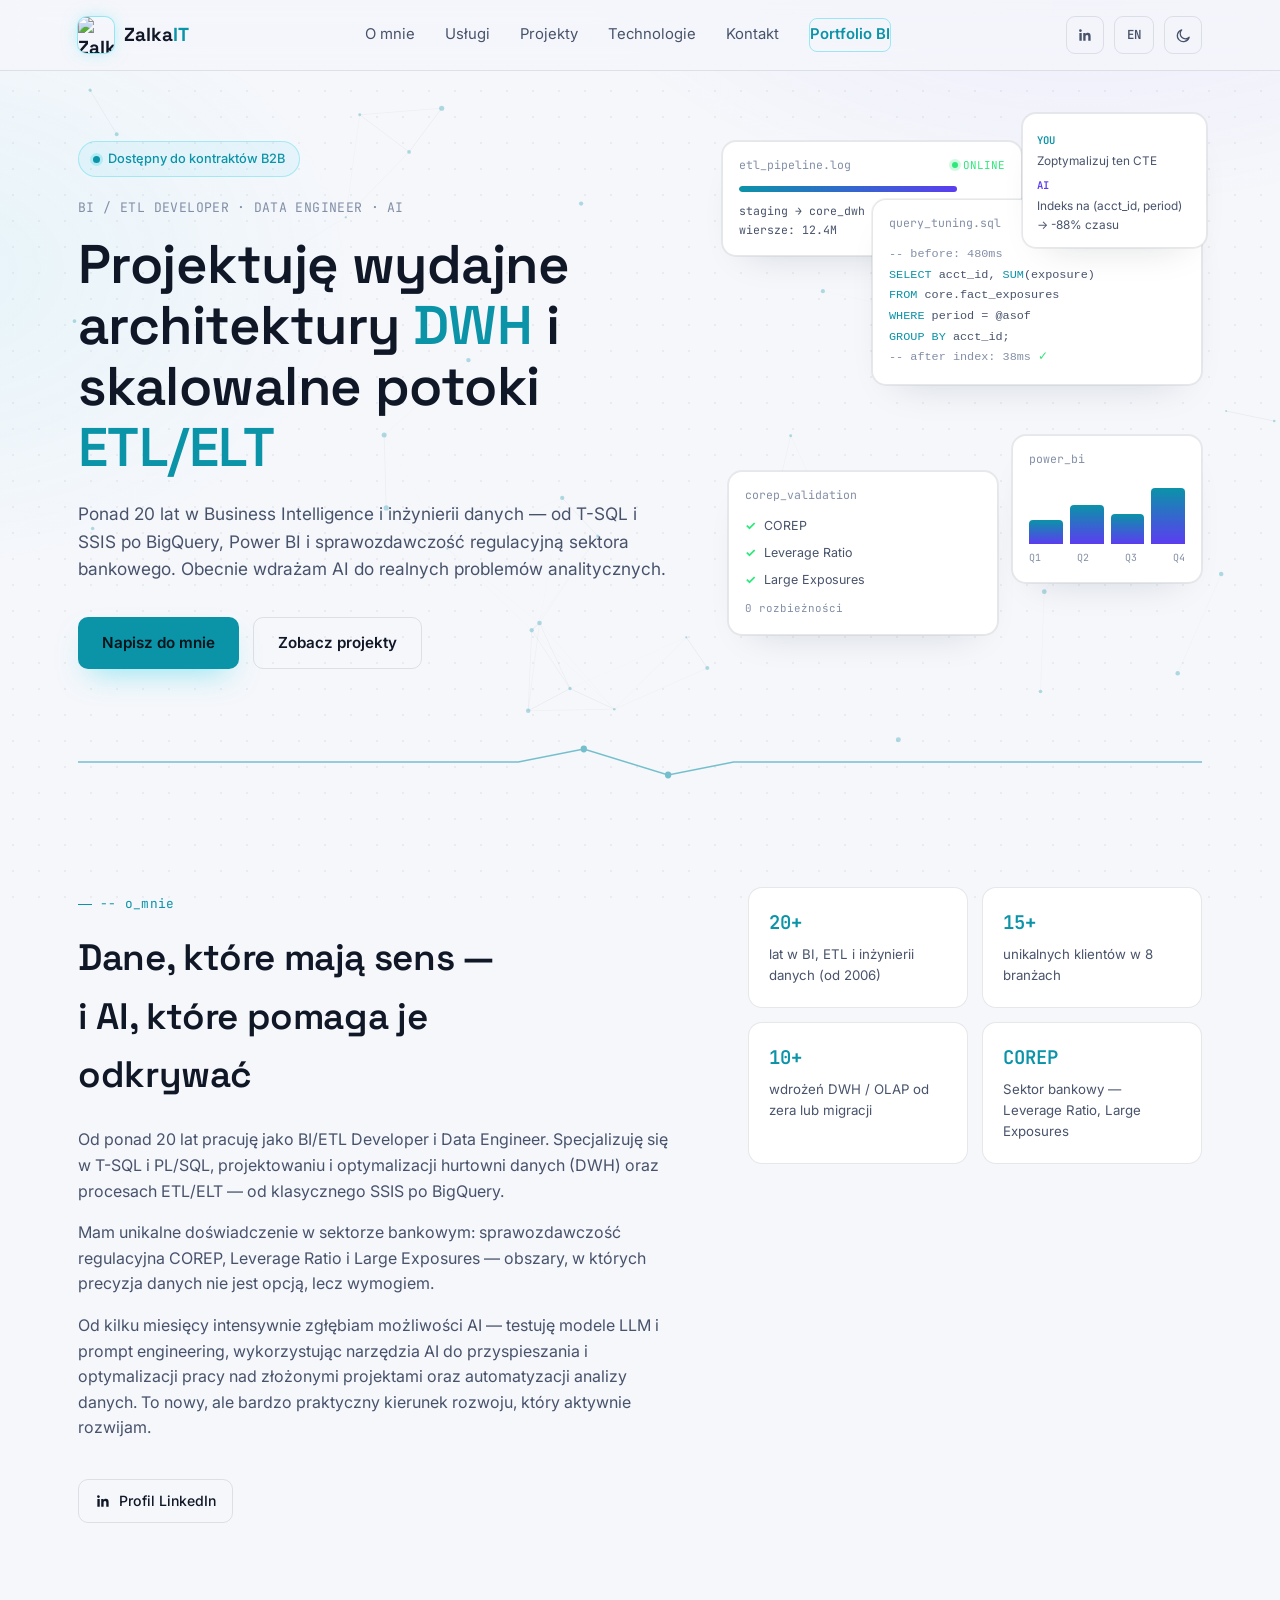
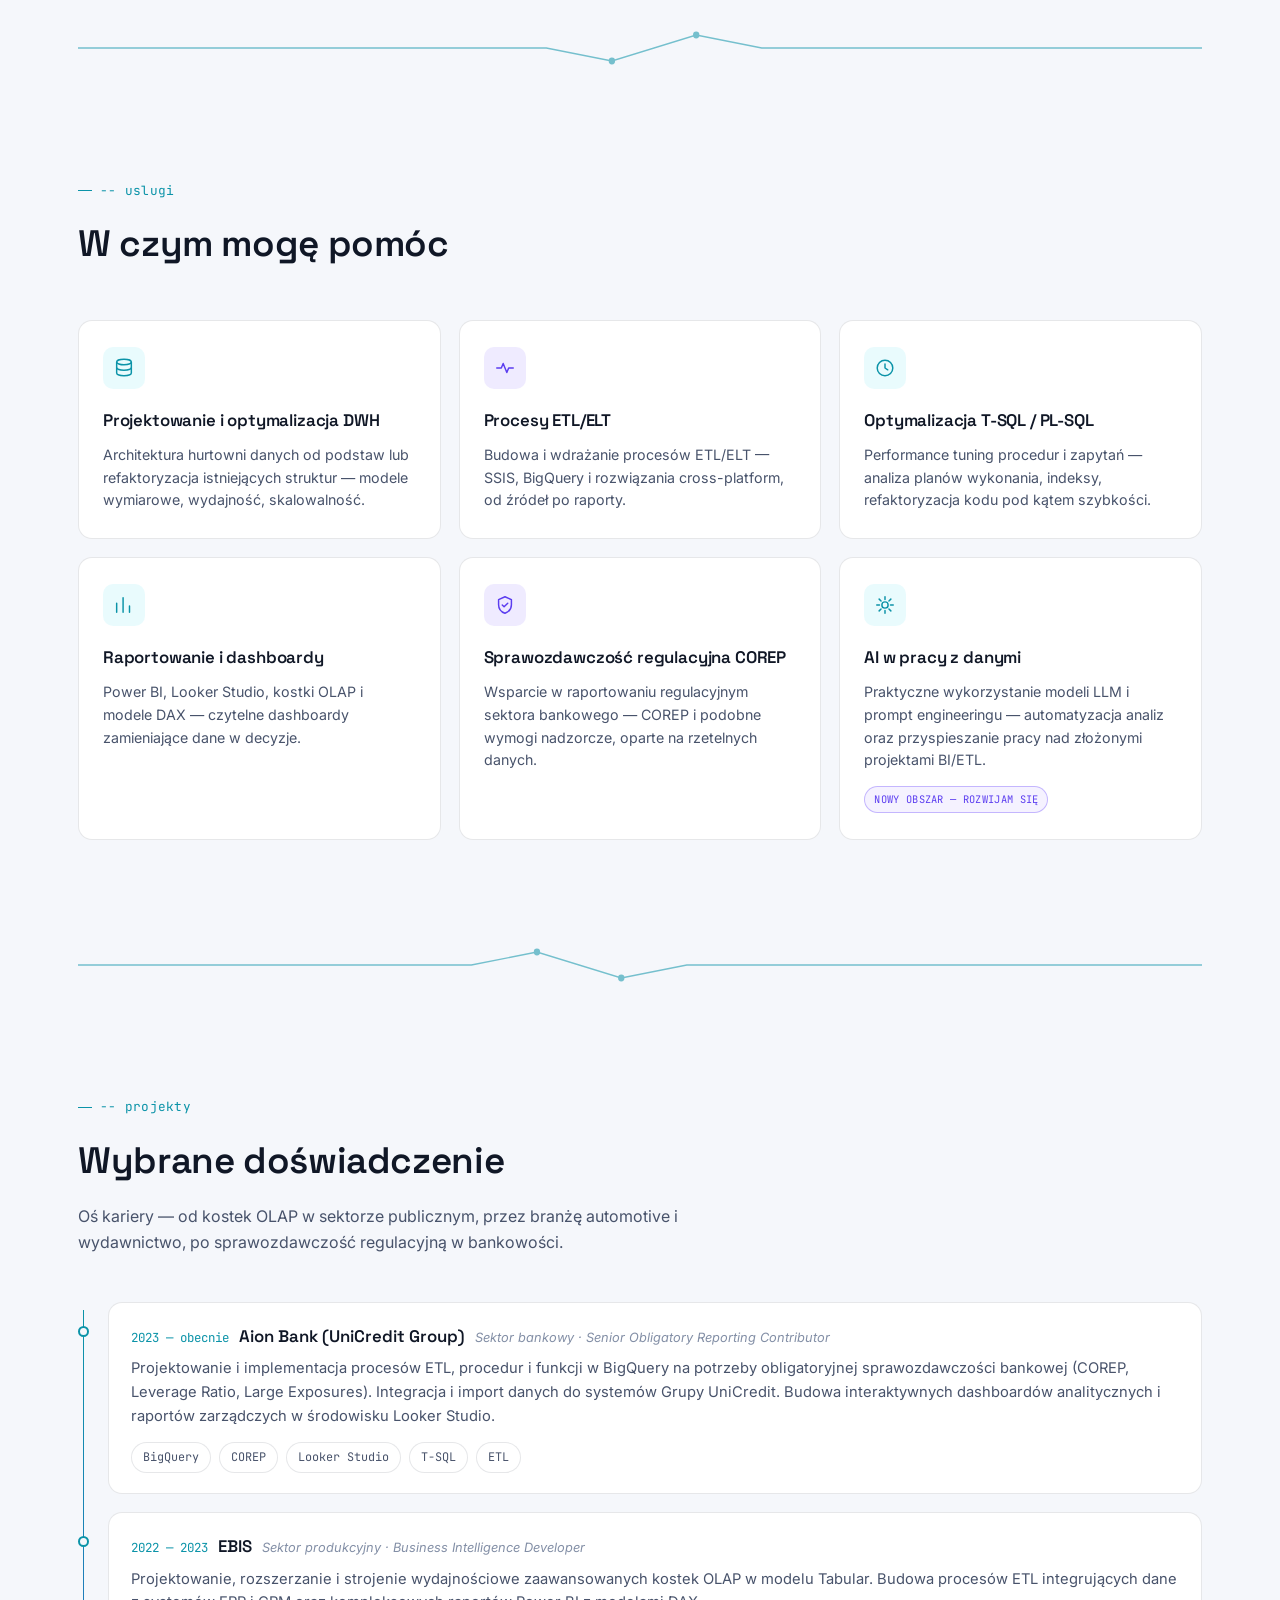
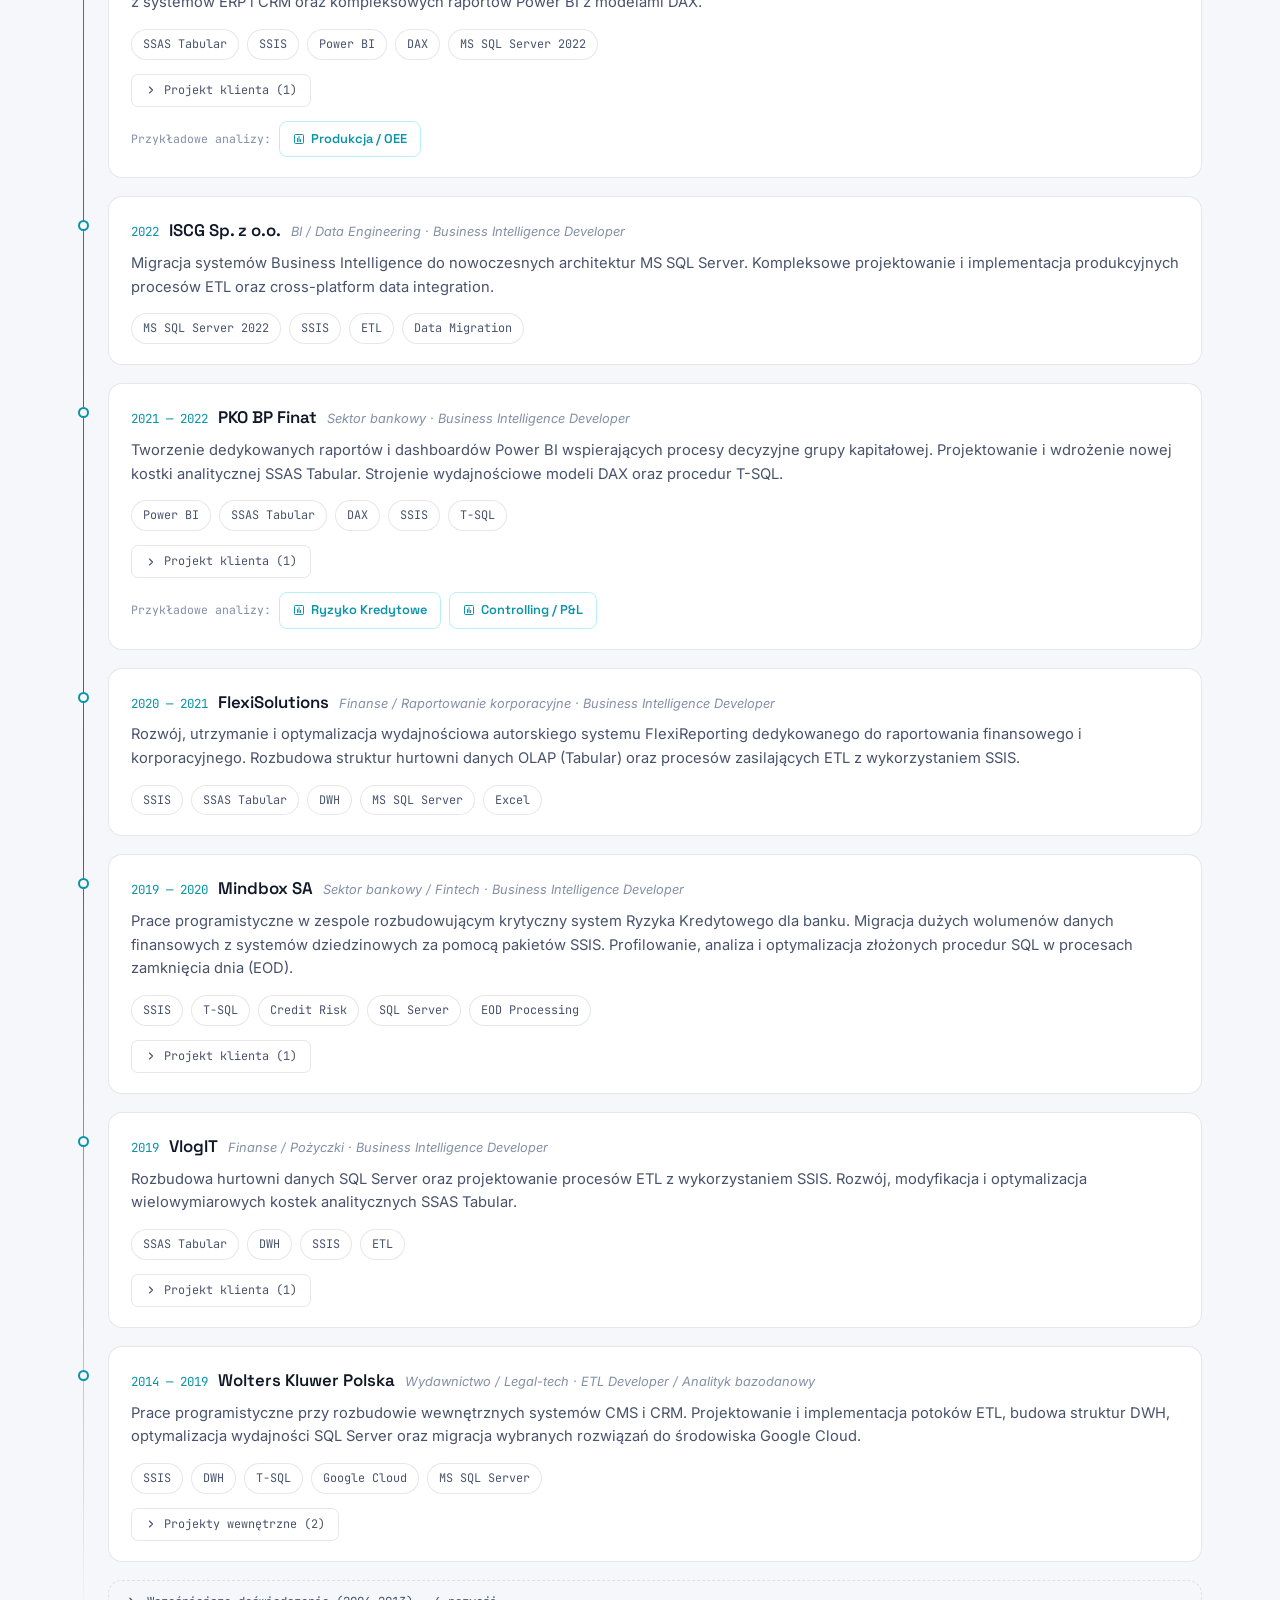
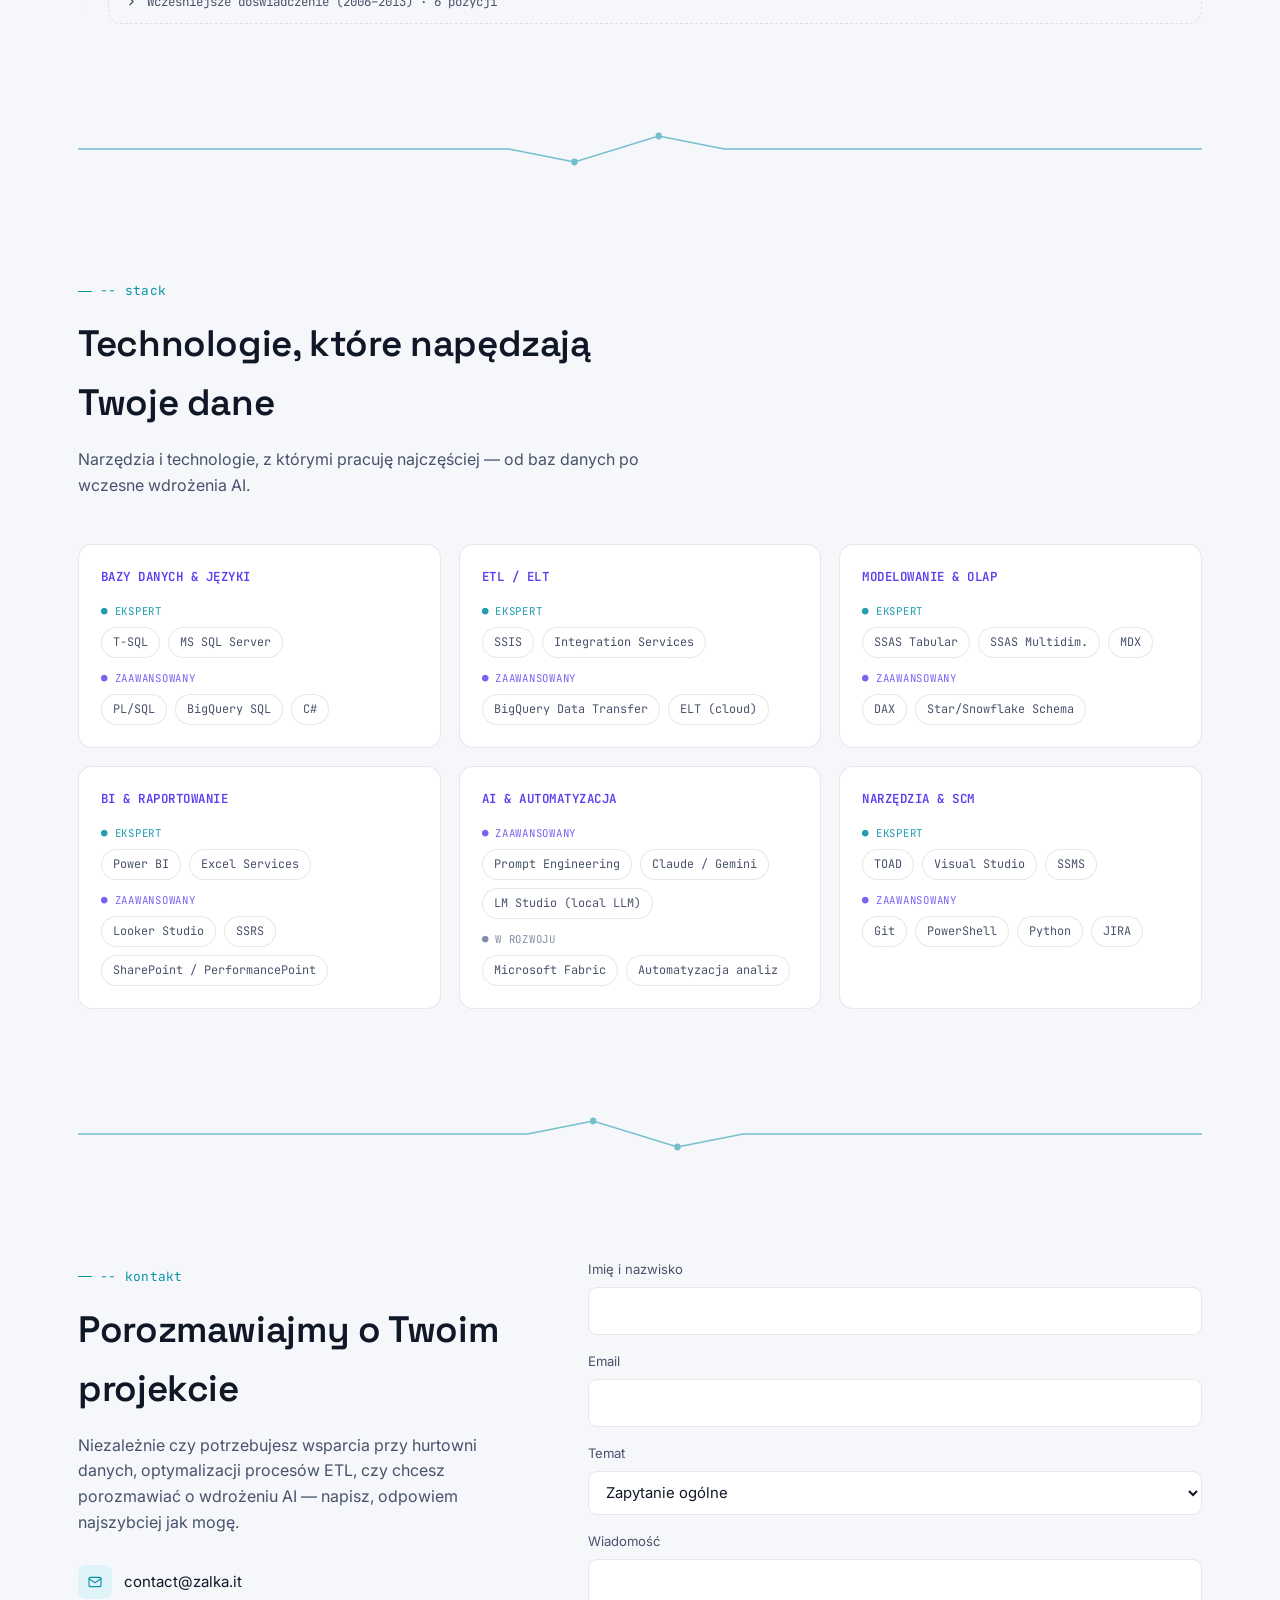
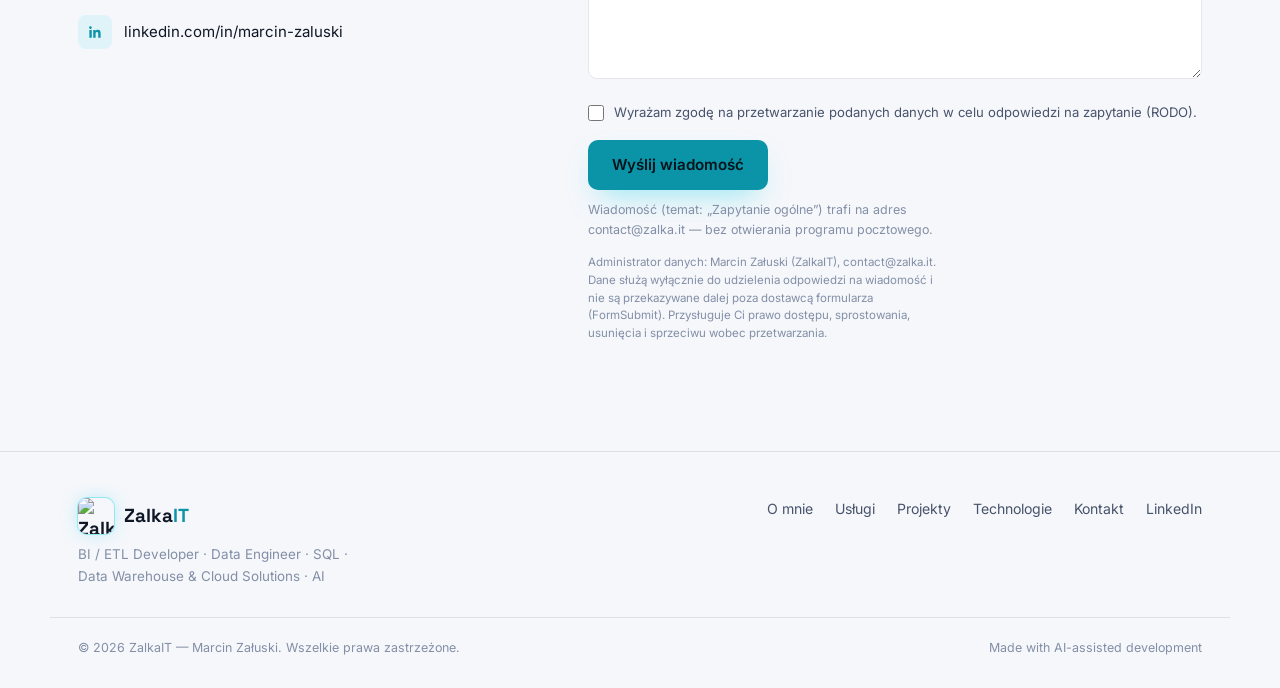
==== commit 5c400a8b: "Update index.html" ====
--- a/index.html
+++ b/index.html
@@ -352,36 +352,6 @@
 .t-tags{display:flex;flex-wrap:wrap;gap:8px}
 .t-note{margin-top:26px;padding-left:6px;font-size:.86rem;color:var(--text-faint);font-style:italic;max-width:70ch}
 
-/* ── COLLAPSIBLE CLIENTS ── */
-.t-expand-btn{
-  display:inline-flex;align-items:center;gap:7px;margin-top:14px;
-  padding:6px 13px;border-radius:7px;border:1px solid var(--card-border);
-  background:transparent;color:var(--text-dim);
-  font-family:var(--font-mono);font-size:.74rem;cursor:pointer;
-  transition:border-color .2s,color .2s;
-}
-.t-expand-btn:hover{border-color:var(--cyan);color:var(--cyan)}
-.t-expand-btn .arr{transition:transform .25s}
-.t-expand-btn.open .arr{transform:rotate(90deg)}
-.t-clients{
-  margin-top:14px;
-  border-left:2px solid rgba(var(--cyan-rgb),.22);
-  padding-left:16px;
-  display:flex;flex-direction:column;gap:12px;
-}
-.t-clients[hidden]{display:none}
-.t-client{
-  padding:14px 16px;
-  background:rgba(var(--cyan-rgb),.03);
-  border:1px solid rgba(var(--cyan-rgb),.1);
-  border-radius:var(--radius-sm);
-}
-.t-client-hdr{display:flex;align-items:baseline;gap:10px;flex-wrap:wrap;margin-bottom:8px}
-.t-client-name{font-family:var(--font-display);font-size:.95rem;font-weight:600;color:var(--text)}
-.t-client-period{font-family:var(--font-mono);font-size:.72rem;color:var(--cyan)}
-.t-client p{font-size:.88rem;color:var(--text-dim);margin-bottom:10px;line-height:1.6}
-.t-client .t-tags{margin-top:8px}
-
 /* ============ TECH ============ */
 .tech-head{max-width:62ch;margin-bottom:46px}
 .tech-head h2{font-size:clamp(1.6rem,3vw,2.3rem);margin-bottom:14px}
@@ -437,6 +407,7 @@
 
 /* ============ CHAT FAB — ukryty do czasu integracji API ============ */
 .chat-fab,.chat-panel{display:none}
+.chat-fab-DISABLED{
   position:fixed;right:22px;bottom:22px;z-index:200;
   width:54px;height:54px;border-radius:50%;
   background:linear-gradient(135deg,var(--cyan),var(--violet));
@@ -453,27 +424,6 @@
 .chat-panel h4{font-size:.95rem;margin-bottom:8px}
 .chat-panel p{font-size:.82rem;color:var(--text-dim);margin-bottom:14px}
 .chat-panel input{width:100%;padding:9px 12px;font-size:.85rem;opacity:.6}
-
-/* ============ PORTFOLIO LINK ============ */
-.portfolio-chips{display:flex;align-items:center;gap:8px;margin-top:14px;flex-wrap:wrap}
-.portfolio-chips-label{font-family:var(--font-mono);font-size:.72rem;color:var(--text-faint);white-space:nowrap}
-.btn-portfolio{
-  display:inline-flex;align-items:center;gap:6px;
-  margin-top:14px;
-  padding:7px 14px;border-radius:8px;
-  font-size:.8rem;font-weight:600;
-  color:var(--cyan);
-  border:1px solid rgba(var(--cyan-rgb),0.35);
-  background:rgba(var(--cyan-rgb),0.07);
-  transition:background .2s ease,border-color .2s ease,transform .2s ease;
-}
-.btn-portfolio:hover{
-  background:rgba(var(--cyan-rgb),0.15);
-  border-color:var(--cyan);
-  transform:translateX(3px);
-}
-.btn-portfolio svg{flex:none;transition:transform .2s ease}
-.btn-portfolio:hover svg{transform:translateX(3px)}
 
 /* ── NAV PORTFOLIO LINK ── */
 .nav-portfolio{
@@ -484,17 +434,12 @@
   font-size:.85rem;font-weight:600;
   transition:background .2s,border-color .2s,transform .15s;
 }
-.nav-portfolio:hover{
-  background:rgba(var(--cyan-rgb),0.1);
-  border-color:var(--cyan);
-  transform:translateY(-1px);
-}
+.nav-portfolio:hover{background:rgba(var(--cyan-rgb),0.1);border-color:var(--cyan);transform:translateY(-1px)}
 .nav-portfolio::after{display:none !important}
 
 /* ── EARLY EXPERIENCE TOGGLE ── */
 .early-toggle{
-  display:flex;align-items:center;gap:9px;
-  margin-top:6px;padding:11px 16px;
+  display:flex;align-items:center;gap:9px;margin-top:6px;padding:11px 16px;
   border:1px dashed var(--card-border);border-radius:var(--radius);
   background:transparent;color:var(--text-dim);
   font-family:var(--font-mono);font-size:.78rem;cursor:pointer;
@@ -509,28 +454,46 @@
 /* ── TECH LEVELS ── */
 .tech-level{margin-bottom:12px}
 .tech-level:last-child{margin-bottom:0}
-.level-lbl{
-  font-family:var(--font-mono);font-size:.67rem;
-  color:var(--text-faint);text-transform:uppercase;letter-spacing:.07em;
-  display:block;margin-bottom:7px;
-}
+.level-lbl{font-family:var(--font-mono);font-size:.67rem;color:var(--text-faint);text-transform:uppercase;letter-spacing:.07em;display:block;margin-bottom:7px}
 .level-lbl.exp{color:var(--cyan);opacity:.9}
 .level-lbl.adv{color:var(--violet);opacity:.8}
 
-/* ── BI CTA ── */
-.bi-cta{
-  margin:32px 24px 0;padding:28px 32px;
-  background:var(--surface);border:1px solid var(--border);border-radius:10px;
-  display:flex;align-items:center;justify-content:space-between;gap:24px;flex-wrap:wrap;
-}
+/* ── COLLAPSIBLE CLIENTS ── */
+.t-expand-btn{
+  display:inline-flex;align-items:center;gap:7px;margin-top:14px;
+  padding:6px 13px;border-radius:7px;border:1px solid var(--card-border);
+  background:transparent;color:var(--text-dim);
+  font-family:var(--font-mono);font-size:.74rem;cursor:pointer;
+  transition:border-color .2s,color .2s;
+}
+.t-expand-btn:hover{border-color:var(--cyan);color:var(--cyan)}
+.t-expand-btn .arr{transition:transform .25s}
+.t-expand-btn.open .arr{transform:rotate(90deg)}
+.t-clients{margin-top:14px;border-left:2px solid rgba(var(--cyan-rgb),.22);padding-left:16px;display:flex;flex-direction:column;gap:12px}
+.t-clients[hidden]{display:none}
+.t-client{padding:14px 16px;background:rgba(var(--cyan-rgb),.03);border:1px solid rgba(var(--cyan-rgb),.1);border-radius:var(--radius-sm)}
+.t-client-hdr{display:flex;align-items:baseline;gap:10px;flex-wrap:wrap;margin-bottom:8px}
+.t-client-name{font-family:var(--font-display);font-size:.95rem;font-weight:600;color:var(--text)}
+.t-client-period{font-family:var(--font-mono);font-size:.72rem;color:var(--cyan)}
+.t-client p{font-size:.88rem;color:var(--text-dim);margin-bottom:10px;line-height:1.6}
+.t-client .t-tags{margin-top:8px}
+
+/* ── PORTFOLIO CHIPS ── */
+.portfolio-chips{display:flex;align-items:center;gap:8px;margin-top:14px;flex-wrap:wrap}
+.portfolio-chips-label{font-family:var(--font-mono);font-size:.72rem;color:var(--text-faint);white-space:nowrap}
+.btn-portfolio{
+  display:inline-flex;align-items:center;gap:6px;padding:7px 13px;border-radius:8px;
+  border:1px solid rgba(var(--cyan-rgb),0.35);color:var(--cyan);
+  font-family:var(--font-display);font-size:.8rem;font-weight:600;
+  text-decoration:none;transition:background .2s,border-color .2s,transform .2s;
+}
+.btn-portfolio:hover{background:rgba(var(--cyan-rgb),.1);border-color:var(--cyan);transform:translateX(3px)}
+
+/* ── BI CTA (portfolio page) ── */
+.bi-cta{margin:32px 24px 0;padding:28px 32px;background:var(--surface);border:1px solid var(--border);border-radius:10px;display:flex;align-items:center;justify-content:space-between;gap:24px;flex-wrap:wrap}
 .bi-cta p{font-family:'Space Grotesk',sans-serif;font-size:1.05rem;font-weight:600;color:var(--text)}
 .bi-cta span{font-size:.82rem;color:var(--muted);display:block;margin-top:4px;font-family:'Inter',sans-serif;font-weight:400}
-.bi-cta-btn{
-  display:inline-flex;align-items:center;gap:8px;padding:12px 22px;border-radius:9px;
-  background:linear-gradient(90deg,#38BDF8,#818CF8);color:#04141a;
-  font-family:'Space Grotesk',sans-serif;font-size:.9rem;font-weight:700;
-  text-decoration:none;white-space:nowrap;transition:opacity .2s,transform .2s;
-}
+.bi-cta-btn{display:inline-flex;align-items:center;gap:8px;padding:12px 22px;border-radius:9px;background:linear-gradient(90deg,#38BDF8,#818CF8);color:#04141a;font-family:'Space Grotesk',sans-serif;font-size:.9rem;font-weight:700;text-decoration:none;white-space:nowrap;transition:opacity .2s,transform .2s}
 .bi-cta-btn:hover{opacity:.88;transform:translateY(-2px)}
 
 /* ============ REVEAL ============ */
@@ -585,7 +548,7 @@
       <li><a href="#projects" data-i18n="nav.projects">Projekty</a></li>
       <li><a href="#tech" data-i18n="nav.tech">Technologie</a></li>
       <li><a href="#contact" data-i18n="nav.contact">Kontakt</a></li>
-      <li><a href="/portfolio/bi" class="nav-portfolio" style="display:inline-flex;margin:8px 0">Portfolio BI</a></li>
+      <li><a href="/portfolio/bi" class="nav-portfolio" style="display:inline-flex;margin:8px 0" data-i18n="nav.portfolio">Portfolio BI</a></li>
       <li><a href="https://www.linkedin.com/in/marcin-zaluski/" target="_blank" rel="noopener">LinkedIn ↗</a></li>
     </ul>
   </div>
@@ -746,39 +709,36 @@
             <div class="t-top">
               <span class="t-period mono">2023 — <span data-i18n="projects.now">obecnie</span></span>
               <span class="t-company">Aion Bank (UniCredit Group)</span>
-              <span class="t-industry">Sektor bankowy · Senior Obligatory Reporting Contributor</span>
-            </div>
-            <p class="t-desc">Projektowanie i implementacja procesów ETL, procedur i funkcji w BigQuery na potrzeby obligatoryjnej sprawozdawczości bankowej (COREP, Leverage Ratio, Large Exposures). Integracja i import danych do systemów Grupy UniCredit. Budowa interaktywnych dashboardów analitycznych i raportów zarządczych w środowisku Looker Studio.</p>
+              <span class="t-industry" data-i18n="proj.aion.ind">Sektor bankowy · Senior Obligatory Reporting Contributor</span>
+            </div>
+            <p class="t-desc" data-i18n="proj.aion.desc">Projektowanie i implementacja procesów ETL, procedur i funkcji w BigQuery na potrzeby obligatoryjnej sprawozdawczości bankowej (COREP, Leverage Ratio, Large Exposures). Integracja i import danych do systemów Grupy UniCredit. Budowa interaktywnych dashboardów analitycznych i raportów zarządczych w środowisku Looker Studio.</p>
             <div class="t-tags"><span class="pill">BigQuery</span><span class="pill">COREP</span><span class="pill">Looker Studio</span><span class="pill">T-SQL</span><span class="pill">ETL</span></div>
           </div>
         </div>
 
-        <!-- ═══ EBIS → Vesuvius ═══ -->
+        <!-- ═══ EBIS ═══ -->
         <div class="t-item reveal" id="proj-ebis">
           <div class="t-card">
             <div class="t-top">
               <span class="t-period mono">2022 — 2023</span>
               <span class="t-company">EBIS</span>
-              <span class="t-industry">Sektor produkcyjny · Business Intelligence Developer</span>
-            </div>
-            <p class="t-desc">Projektowanie, rozszerzanie i strojenie wydajnościowe zaawansowanych kostek OLAP w modelu Tabular. Budowa procesów ETL integrujących dane z systemów ERP i CRM oraz kompleksowych raportów Power BI z modelami DAX.</p>
+              <span class="t-industry" data-i18n="proj.ebis.ind">Sektor produkcyjny · Business Intelligence Developer</span>
+            </div>
+            <p class="t-desc" data-i18n="proj.ebis.desc">Projektowanie, rozszerzanie i strojenie wydajnościowe zaawansowanych kostek OLAP w modelu Tabular. Budowa procesów ETL integrujących dane z systemów ERP i CRM oraz kompleksowych raportów Power BI z modelami DAX.</p>
             <div class="t-tags"><span class="pill">SSAS Tabular</span><span class="pill">SSIS</span><span class="pill">Power BI</span><span class="pill">DAX</span><span class="pill">MS SQL Server 2022</span></div>
             <button class="t-expand-btn" onclick="toggleClients(this)">
               <svg class="arr" width="12" height="12" viewBox="0 0 24 24" fill="none" stroke="currentColor" stroke-width="2.2"><path d="M9 18l6-6-6-6" stroke-linecap="round" stroke-linejoin="round"/></svg>
-              Projekt klienta (1)
+              <span data-i18n="proj.ebis.expand">Projekt klienta (1)</span>
             </button>
             <div class="t-clients" hidden>
               <div class="t-client">
-                <div class="t-client-hdr">
-                  <span class="t-client-name">Vesuvius Poland Sp. z o.o.</span>
-                  <span class="t-client-period">09.2022 – 11.2023</span>
-                </div>
-                <p>Migracja środowiska OLAP z modelu wielowymiarowego (SSAS Multidimensional / MDX) na model tabelaryczny (SSAS Tabular). Integracja zewnętrznych źródeł danych poprzez API (CSV). Budowa raportów Power BI osadzonych na nowym modelu analitycznym.</p>
+                <div class="t-client-hdr"><span class="t-client-name">Vesuvius Poland Sp. z o.o.</span><span class="t-client-period">09.2022 – 11.2023</span></div>
+                <p data-i18n="proj.ebis.vesuvius">Migracja środowiska OLAP z modelu wielowymiarowego (SSAS Multidimensional / MDX) na model tabelaryczny (SSAS Tabular). Integracja zewnętrznych źródeł danych poprzez API (CSV). Budowa raportów Power BI osadzonych na nowym modelu analitycznym.</p>
                 <div class="t-tags"><span class="pill">SSAS Multidim. → Tabular</span><span class="pill">MDX</span><span class="pill">Power BI</span><span class="pill">API / CSV</span></div>
               </div>
             </div>
             <div class="portfolio-chips">
-              <span class="portfolio-chips-label">Przykładowe analizy:</span>
+              <span class="portfolio-chips-label" data-i18n="proj.chips.label">Przykładowe analizy:</span>
               <a href="/portfolio/bi?tab=oee&back=proj-ebis" class="btn-portfolio">
                 <svg width="12" height="12" viewBox="0 0 24 24" fill="none" stroke="currentColor" stroke-width="2"><rect x="3" y="3" width="18" height="18" rx="2"/><path d="M9 17V11M12 17V7M15 17v-4" stroke-linecap="round"/></svg>
                 Produkcja / OEE
@@ -793,39 +753,36 @@
             <div class="t-top">
               <span class="t-period mono">2022</span>
               <span class="t-company">ISCG Sp. z o.o.</span>
-              <span class="t-industry">BI / Data Engineering · Business Intelligence Developer</span>
-            </div>
-            <p class="t-desc">Migracja systemów Business Intelligence do nowoczesnych architektur MS SQL Server. Kompleksowe projektowanie i implementacja produkcyjnych procesów ETL oraz cross-platform data integration.</p>
+              <span class="t-industry" data-i18n="proj.iscg.ind">BI / Data Engineering · Business Intelligence Developer</span>
+            </div>
+            <p class="t-desc" data-i18n="proj.iscg.desc">Migracja systemów Business Intelligence do nowoczesnych architektur MS SQL Server. Kompleksowe projektowanie i implementacja produkcyjnych procesów ETL oraz cross-platform data integration.</p>
             <div class="t-tags"><span class="pill">MS SQL Server 2022</span><span class="pill">SSIS</span><span class="pill">ETL</span><span class="pill">Data Migration</span></div>
           </div>
         </div>
 
-        <!-- ═══ PKO Finat → PKO BP ═══ -->
+        <!-- ═══ PKO BP Finat ═══ -->
         <div class="t-item reveal" id="proj-pko">
           <div class="t-card">
             <div class="t-top">
               <span class="t-period mono">2021 — 2022</span>
               <span class="t-company">PKO BP Finat</span>
-              <span class="t-industry">Sektor bankowy · Business Intelligence Developer</span>
-            </div>
-            <p class="t-desc">Tworzenie dedykowanych raportów i dashboardów Power BI wspierających procesy decyzyjne grupy kapitałowej. Projektowanie i wdrożenie nowej kostki analitycznej SSAS Tabular. Strojenie wydajnościowe modeli DAX oraz procedur T-SQL.</p>
+              <span class="t-industry" data-i18n="proj.pko.ind">Sektor bankowy · Business Intelligence Developer</span>
+            </div>
+            <p class="t-desc" data-i18n="proj.pko.desc">Tworzenie dedykowanych raportów i dashboardów Power BI wspierających procesy decyzyjne grupy kapitałowej. Projektowanie i wdrożenie nowej kostki analitycznej SSAS Tabular. Strojenie wydajnościowe modeli DAX oraz procedur T-SQL.</p>
             <div class="t-tags"><span class="pill">Power BI</span><span class="pill">SSAS Tabular</span><span class="pill">DAX</span><span class="pill">SSIS</span><span class="pill">T-SQL</span></div>
             <button class="t-expand-btn" onclick="toggleClients(this)">
               <svg class="arr" width="12" height="12" viewBox="0 0 24 24" fill="none" stroke="currentColor" stroke-width="2.2"><path d="M9 18l6-6-6-6" stroke-linecap="round" stroke-linejoin="round"/></svg>
-              Projekt klienta (1)
+              <span data-i18n="proj.pko.expand">Projekt klienta (1)</span>
             </button>
             <div class="t-clients" hidden>
               <div class="t-client">
-                <div class="t-client-hdr">
-                  <span class="t-client-name">PKO Bank Polski</span>
-                  <span class="t-client-period">05.2021 – 08.2022</span>
-                </div>
-                <p>Budowa nowej kostki analitycznej SSAS Tabular oraz raportowania w Power BI na potrzeby grupy kapitałowej PKO BP. Obszary: ryzyko kredytowe i controlling. Projektowanie modelu danych, tworzenie miar DAX i optymalizacja procedur T-SQL pod kątem wydajności.</p>
+                <div class="t-client-hdr"><span class="t-client-name">PKO Bank Polski</span><span class="t-client-period">05.2021 – 08.2022</span></div>
+                <p data-i18n="proj.pko.client">Budowa nowej kostki analitycznej SSAS Tabular oraz raportowania w Power BI na potrzeby grupy kapitałowej PKO BP. Obszary: ryzyko kredytowe i controlling. Projektowanie modelu danych, tworzenie miar DAX i optymalizacja procedur T-SQL pod kątem wydajności.</p>
                 <div class="t-tags"><span class="pill">SSAS Tabular</span><span class="pill">Power BI</span><span class="pill">DAX</span><span class="pill">Ryzyko kredytowe</span><span class="pill">Controlling</span></div>
               </div>
             </div>
             <div class="portfolio-chips">
-              <span class="portfolio-chips-label">Przykładowe analizy:</span>
+              <span class="portfolio-chips-label" data-i18n="proj.chips.label">Przykładowe analizy:</span>
               <a href="/portfolio/bi?tab=credit&back=proj-pko" class="btn-portfolio">
                 <svg width="12" height="12" viewBox="0 0 24 24" fill="none" stroke="currentColor" stroke-width="2"><rect x="3" y="3" width="18" height="18" rx="2"/><path d="M9 17V11M12 17V7M15 17v-4" stroke-linecap="round"/></svg>
                 Ryzyko Kredytowe
@@ -844,61 +801,55 @@
             <div class="t-top">
               <span class="t-period mono">2020 — 2021</span>
               <span class="t-company">FlexiSolutions</span>
-              <span class="t-industry">Finanse / Raportowanie korporacyjne · Business Intelligence Developer</span>
-            </div>
-            <p class="t-desc">Rozwój, utrzymanie i optymalizacja wydajnościowa autorskiego systemu FlexiReporting dedykowanego do raportowania finansowego i korporacyjnego. Rozbudowa struktur hurtowni danych OLAP (Tabular) oraz procesów zasilających ETL z wykorzystaniem SSIS.</p>
+              <span class="t-industry" data-i18n="proj.flexi.ind">Finanse / Raportowanie korporacyjne · Business Intelligence Developer</span>
+            </div>
+            <p class="t-desc" data-i18n="proj.flexi.desc">Rozwój, utrzymanie i optymalizacja wydajnościowa autorskiego systemu FlexiReporting dedykowanego do raportowania finansowego i korporacyjnego. Rozbudowa struktur hurtowni danych OLAP (Tabular) oraz procesów zasilających ETL z wykorzystaniem SSIS.</p>
             <div class="t-tags"><span class="pill">SSIS</span><span class="pill">SSAS Tabular</span><span class="pill">DWH</span><span class="pill">MS SQL Server</span><span class="pill">Excel</span></div>
           </div>
         </div>
 
-        <!-- ═══ Mindbox SA → PKO BP ═══ -->
+        <!-- ═══ Mindbox SA ═══ -->
         <div class="t-item reveal">
           <div class="t-card">
             <div class="t-top">
               <span class="t-period mono">2019 — 2020</span>
               <span class="t-company">Mindbox SA</span>
-              <span class="t-industry">Sektor bankowy / Fintech · Business Intelligence Developer</span>
-            </div>
-            <p class="t-desc">Prace programistyczne w zespole rozbudowującym krytyczny system Ryzyka Kredytowego dla banku. Migracja dużych wolumenów danych finansowych z systemów dziedzinowych za pomocą pakietów SSIS. Profilowanie, analiza i optymalizacja złożonych procedur SQL w procesach zamknięcia dnia (EOD).</p>
+              <span class="t-industry" data-i18n="proj.mindbox.ind">Sektor bankowy / Fintech · Business Intelligence Developer</span>
+            </div>
+            <p class="t-desc" data-i18n="proj.mindbox.desc">Prace programistyczne w zespole rozbudowującym krytyczny system Ryzyka Kredytowego dla banku. Migracja dużych wolumenów danych finansowych z systemów dziedzinowych za pomocą pakietów SSIS. Profilowanie, analiza i optymalizacja złożonych procedur SQL w procesach zamknięcia dnia (EOD).</p>
             <div class="t-tags"><span class="pill">SSIS</span><span class="pill">T-SQL</span><span class="pill">Credit Risk</span><span class="pill">SQL Server</span><span class="pill">EOD Processing</span></div>
             <button class="t-expand-btn" onclick="toggleClients(this)">
               <svg class="arr" width="12" height="12" viewBox="0 0 24 24" fill="none" stroke="currentColor" stroke-width="2.2"><path d="M9 18l6-6-6-6" stroke-linecap="round" stroke-linejoin="round"/></svg>
-              Projekt klienta (1)
+              <span data-i18n="proj.mindbox.expand">Projekt klienta (1)</span>
             </button>
             <div class="t-clients" hidden>
               <div class="t-client">
-                <div class="t-client-hdr">
-                  <span class="t-client-name">PKO Bank Polski</span>
-                  <span class="t-client-period">09.2019 – 09.2020</span>
-                </div>
-                <p>Rozwój systemu Ryzyka Kredytowego: migracja danych z systemów dziedzinowych, optymalizacja procesów ETL (SSIS) oraz strojenie procedur T-SQL działających w krytycznych oknach End-of-Day. Profilowanie i analiza jakości danych finansowych.</p>
+                <div class="t-client-hdr"><span class="t-client-name">PKO Bank Polski</span><span class="t-client-period">09.2019 – 09.2020</span></div>
+                <p data-i18n="proj.mindbox.client">Rozwój systemu Ryzyka Kredytowego: migracja danych z systemów dziedzinowych, optymalizacja procesów ETL (SSIS) oraz strojenie procedur T-SQL działających w krytycznych oknach End-of-Day. Profilowanie i analiza jakości danych finansowych.</p>
                 <div class="t-tags"><span class="pill">SSIS</span><span class="pill">T-SQL</span><span class="pill">Credit Risk</span><span class="pill">EOD</span></div>
               </div>
             </div>
           </div>
         </div>
 
-        <!-- ═══ VlogIT → Provident ═══ -->
+        <!-- ═══ VlogIT ═══ -->
         <div class="t-item reveal">
           <div class="t-card">
             <div class="t-top">
               <span class="t-period mono">2019</span>
               <span class="t-company">VlogIT</span>
-              <span class="t-industry">Finanse / Pożyczki · Business Intelligence Developer</span>
-            </div>
-            <p class="t-desc">Rozbudowa hurtowni danych SQL Server oraz projektowanie procesów ETL z wykorzystaniem SSIS. Rozwój, modyfikacja i optymalizacja wielowymiarowych kostek analitycznych SSAS Tabular.</p>
+              <span class="t-industry" data-i18n="proj.vlogit.ind">Finanse / Pożyczki · Business Intelligence Developer</span>
+            </div>
+            <p class="t-desc" data-i18n="proj.vlogit.desc">Rozbudowa hurtowni danych SQL Server oraz projektowanie procesów ETL z wykorzystaniem SSIS. Rozwój, modyfikacja i optymalizacja wielowymiarowych kostek analitycznych SSAS Tabular.</p>
             <div class="t-tags"><span class="pill">SSAS Tabular</span><span class="pill">DWH</span><span class="pill">SSIS</span><span class="pill">ETL</span></div>
             <button class="t-expand-btn" onclick="toggleClients(this)">
               <svg class="arr" width="12" height="12" viewBox="0 0 24 24" fill="none" stroke="currentColor" stroke-width="2.2"><path d="M9 18l6-6-6-6" stroke-linecap="round" stroke-linejoin="round"/></svg>
-              Projekt klienta (1)
+              <span data-i18n="proj.vlogit.expand">Projekt klienta (1)</span>
             </button>
             <div class="t-clients" hidden>
               <div class="t-client">
-                <div class="t-client-hdr">
-                  <span class="t-client-name">Provident Polska</span>
-                  <span class="t-client-period">03.2019 – 08.2019</span>
-                </div>
-                <p>Rozbudowa hurtowni danych i procesów ETL dla firmy finansowej z sektora pożyczkowego. Optymalizacja i rozwój kostek analitycznych SSAS Tabular zasilanych danymi z systemów operacyjnych.</p>
+                <div class="t-client-hdr"><span class="t-client-name">Provident Polska</span><span class="t-client-period">03.2019 – 08.2019</span></div>
+                <p data-i18n="proj.vlogit.client">Rozbudowa hurtowni danych i procesów ETL dla firmy finansowej z sektora pożyczkowego. Optymalizacja i rozwój kostek analitycznych SSAS Tabular zasilanych danymi z systemów operacyjnych.</p>
                 <div class="t-tags"><span class="pill">SSAS Tabular</span><span class="pill">SSIS</span><span class="pill">DWH</span><span class="pill">SQL Server</span></div>
               </div>
             </div>
@@ -911,36 +862,30 @@
             <div class="t-top">
               <span class="t-period mono">2014 — 2019</span>
               <span class="t-company">Wolters Kluwer Polska</span>
-              <span class="t-industry">Wydawnictwo / Legal-tech · ETL Developer / Analityk bazodanowy</span>
-            </div>
-            <p class="t-desc">Prace programistyczne przy rozbudowie wewnętrznych systemów CMS i CRM. Projektowanie i implementacja potoków ETL, budowa struktur DWH, optymalizacja wydajności SQL Server oraz migracja wybranych rozwiązań do środowiska Google Cloud.</p>
+              <span class="t-industry" data-i18n="proj.wk.ind">Wydawnictwo / Legal-tech · ETL Developer / Analityk bazodanowy</span>
+            </div>
+            <p class="t-desc" data-i18n="proj.wk.desc">Prace programistyczne przy rozbudowie wewnętrznych systemów CMS i CRM. Projektowanie i implementacja potoków ETL, budowa struktur DWH, optymalizacja wydajności SQL Server oraz migracja wybranych rozwiązań do środowiska Google Cloud.</p>
             <div class="t-tags"><span class="pill">SSIS</span><span class="pill">DWH</span><span class="pill">T-SQL</span><span class="pill">Google Cloud</span><span class="pill">MS SQL Server</span></div>
             <button class="t-expand-btn" onclick="toggleClients(this)">
               <svg class="arr" width="12" height="12" viewBox="0 0 24 24" fill="none" stroke="currentColor" stroke-width="2.2"><path d="M9 18l6-6-6-6" stroke-linecap="round" stroke-linejoin="round"/></svg>
-              Projekty wewnętrzne (2)
+              <span data-i18n="proj.wk.expand">Projekty wewnętrzne (2)</span>
             </button>
             <div class="t-clients" hidden>
               <div class="t-client">
-                <div class="t-client-hdr">
-                  <span class="t-client-name">System CMS</span>
-                  <span class="t-client-period">2016 – 2019</span>
-                </div>
-                <p>Prace programistyczne przy rozbudowie wewnętrznego systemu CMS. Projektowanie i implementacja struktur danych oraz procedur T-SQL. Optymalizacja wydajności zapytań i indeksów SQL Server.</p>
+                <div class="t-client-hdr"><span class="t-client-name">System CMS</span><span class="t-client-period">2016 – 2019</span></div>
+                <p data-i18n="proj.wk.cms">Prace programistyczne przy rozbudowie wewnętrznego systemu CMS. Projektowanie i implementacja struktur danych oraz procedur T-SQL. Optymalizacja wydajności zapytań i indeksów SQL Server.</p>
                 <div class="t-tags"><span class="pill">MS SQL Server 2012</span><span class="pill">Visual Studio 2012</span><span class="pill">PowerBuilder 10</span></div>
               </div>
               <div class="t-client">
-                <div class="t-client-hdr">
-                  <span class="t-client-name">System CRM / ETL</span>
-                  <span class="t-client-period">2014 – 2016</span>
-                </div>
-                <p>Projektowanie, implementacja i optymalizacja procesów ETL zasilających systemy CRM firmy. Budowa i rozbudowa struktur hurtowni danych. Migracja wybranych komponentów do środowiska Google Cloud.</p>
+                <div class="t-client-hdr"><span class="t-client-name">System CRM / ETL</span><span class="t-client-period">2014 – 2016</span></div>
+                <p data-i18n="proj.wk.crm">Projektowanie, implementacja i optymalizacja procesów ETL zasilających systemy CRM firmy. Budowa i rozbudowa struktur hurtowni danych. Migracja wybranych komponentów do środowiska Google Cloud.</p>
                 <div class="t-tags"><span class="pill">MS SQL Server 2008R2</span><span class="pill">SSIS</span><span class="pill">Google Cloud</span></div>
               </div>
             </div>
           </div>
         </div>
 
-        <!-- ═══ WCZEŚNIEJSZE DOŚWIADCZENIE (toggle) ═══ -->
+        <!-- ═══ WCZEŚNIEJSZE DOŚWIADCZENIE ═══ -->
         <button class="early-toggle" onclick="toggleEarly(this)">
           <svg class="arr" width="13" height="13" viewBox="0 0 24 24" fill="none" stroke="currentColor" stroke-width="2.2"><path d="M9 18l6-6-6-6" stroke-linecap="round" stroke-linejoin="round"/></svg>
           <span data-i18n="projects.early">Wcześniejsze doświadczenie (2006–2013) · 6 pozycji</span>
@@ -954,107 +899,86 @@
             <div class="t-top">
               <span class="t-period mono">2013 — 2014</span>
               <span class="t-company">Britenet</span>
-              <span class="t-industry">Software House · ETL Developer / BI Developer</span>
-            </div>
-            <p class="t-desc">Realizacja projektów ETL i Business Intelligence dla klientów z sektora automotive i bankowego. Projektowanie struktur danych, implementacja procesów ETL oraz budowa środowisk raportowych.</p>
+              <span class="t-industry" data-i18n="proj.britenet.ind">Software House · ETL Developer / BI Developer</span>
+            </div>
+            <p class="t-desc" data-i18n="proj.britenet.desc">Realizacja projektów ETL i Business Intelligence dla klientów z sektora automotive i bankowego. Projektowanie struktur danych, implementacja procesów ETL oraz budowa środowisk raportowych.</p>
             <div class="t-tags"><span class="pill">SSIS</span><span class="pill">T-SQL</span><span class="pill">MS SQL Server</span><span class="pill">BI</span></div>
             <button class="t-expand-btn" onclick="toggleClients(this)">
               <svg class="arr" width="12" height="12" viewBox="0 0 24 24" fill="none" stroke="currentColor" stroke-width="2.2"><path d="M9 18l6-6-6-6" stroke-linecap="round" stroke-linejoin="round"/></svg>
-              Projekty klientów (2)
+              <span data-i18n="proj.britenet.expand">Projekty klientów (2)</span>
             </button>
             <div class="t-clients" hidden>
               <div class="t-client">
-                <div class="t-client-hdr">
-                  <span class="t-client-name">Volkswagen Group Polska</span>
-                  <span class="t-client-period">11.2013 – 03.2014</span>
-                </div>
-                <p>Przygotowanie i wdrożenie procesów ETL zasilających raporty operacyjne importera. Projektowanie i implementacja struktur danych w MS SQL Server. Budowa i optymalizacja pakietów SSIS do codziennego zasilania hurtowni.</p>
+                <div class="t-client-hdr"><span class="t-client-name">Volkswagen Group Polska</span><span class="t-client-period">11.2013 – 03.2014</span></div>
+                <p data-i18n="proj.britenet.vw">Przygotowanie i wdrożenie procesów ETL zasilających raporty operacyjne importera. Projektowanie i implementacja struktur danych w MS SQL Server. Budowa i optymalizacja pakietów SSIS do codziennego zasilania hurtowni.</p>
                 <div class="t-tags"><span class="pill">SSIS</span><span class="pill">MS SQL Server 2008R2</span><span class="pill">ETL</span></div>
               </div>
               <div class="t-client">
-                <div class="t-client-hdr">
-                  <span class="t-client-name">PKO Bank Polski SA</span>
-                  <span class="t-client-period">05.2013 – 07.2013</span>
-                </div>
-                <p>Budowa i optymalizacja rozwiązań Business Intelligence dla banku. Realizacja raportowania analitycznego z wykorzystaniem SharePoint, PerformancePoint i Excel Services. Opracowanie procedur PL/SQL do agregacji danych.</p>
+                <div class="t-client-hdr"><span class="t-client-name">PKO Bank Polski SA</span><span class="t-client-period">05.2013 – 07.2013</span></div>
+                <p data-i18n="proj.britenet.pko">Budowa i optymalizacja rozwiązań Business Intelligence dla banku. Realizacja raportowania analitycznego z wykorzystaniem SharePoint, PerformancePoint i Excel Services. Opracowanie procedur PL/SQL do agregacji danych.</p>
                 <div class="t-tags"><span class="pill">SharePoint</span><span class="pill">PerformancePoint</span><span class="pill">Excel Services</span><span class="pill">MS SQL Server 2008R2</span></div>
               </div>
             </div>
           </div>
         </div>
 
-        <!-- ═══ Pentacomp → GUS ═══ -->
+        <!-- ═══ Pentacomp ═══ -->
         <div class="t-item reveal">
           <div class="t-card">
             <div class="t-top">
               <span class="t-period mono">2013</span>
               <span class="t-company">Pentacomp Systemy Informatyczne S.A.</span>
-              <span class="t-industry">Sektor publiczny · ETL Developer / BI Developer</span>
-            </div>
-            <p class="t-desc">Projektowanie, budowa i optymalizacja rozwiązań Business Intelligence oraz procesów ETL. Projektowanie kostek analitycznych SSAS i realizacja raportowania w oparciu o Excel Services.</p>
+              <span class="t-industry" data-i18n="proj.pentacomp.ind">Sektor publiczny · ETL Developer / BI Developer</span>
+            </div>
+            <p class="t-desc" data-i18n="proj.pentacomp.desc">Projektowanie, budowa i optymalizacja rozwiązań Business Intelligence oraz procesów ETL. Projektowanie kostek analitycznych SSAS i realizacja raportowania w oparciu o Excel Services.</p>
             <div class="t-tags"><span class="pill">SSAS</span><span class="pill">SSIS</span><span class="pill">Excel Services</span><span class="pill">MS SQL Server 2012</span></div>
             <button class="t-expand-btn" onclick="toggleClients(this)">
               <svg class="arr" width="12" height="12" viewBox="0 0 24 24" fill="none" stroke="currentColor" stroke-width="2.2"><path d="M9 18l6-6-6-6" stroke-linecap="round" stroke-linejoin="round"/></svg>
-              Projekt klienta (1)
+              <span data-i18n="proj.pentacomp.expand">Projekt klienta (1)</span>
             </button>
             <div class="t-clients" hidden>
               <div class="t-client">
-                <div class="t-client-hdr">
-                  <span class="t-client-name">GUS — Główny Urząd Statystyczny</span>
-                  <span class="t-client-period">08.2013 – 10.2013</span>
-                </div>
-                <p>Budowa i optymalizacja środowiska Business Intelligence dla potrzeb statystyki publicznej. Projektowanie kostek analitycznych SSAS Analysis Services oraz implementacja procesów ETL. Realizacja raportowania z wykorzystaniem Excel Services na platformie SharePoint.</p>
+                <div class="t-client-hdr"><span class="t-client-name">GUS — Główny Urząd Statystyczny</span><span class="t-client-period">08.2013 – 10.2013</span></div>
+                <p data-i18n="proj.pentacomp.gus">Budowa i optymalizacja środowiska Business Intelligence dla potrzeb statystyki publicznej. Projektowanie kostek analitycznych SSAS oraz implementacja procesów ETL. Realizacja raportowania z wykorzystaniem Excel Services na platformie SharePoint.</p>
                 <div class="t-tags"><span class="pill">SSAS</span><span class="pill">SSIS</span><span class="pill">Excel Services</span><span class="pill">MS SQL Server 2012</span></div>
               </div>
             </div>
           </div>
         </div>
 
-        <!-- ═══ Cegedim (2011–2013) ═══ -->
+        <!-- ═══ Cegedim 2011-2013 ═══ -->
         <div class="t-item reveal">
           <div class="t-card">
             <div class="t-top">
               <span class="t-period mono">2011 — 2013</span>
               <span class="t-company">Cegedim</span>
-              <span class="t-industry">Farmacja / CRM / Medical · Software Customization Specialist</span>
-            </div>
-            <p class="t-desc">Projektowanie i implementacja raportów analitycznych, skryptów ETL oraz rozwiązań integracyjnych dla wiodących firm farmaceutycznych. Praca z systemami CRM opartymi na Oracle PL/SQL, Sybase i MS SQL Server.</p>
+              <span class="t-industry" data-i18n="proj.cegedim2.ind">Farmacja / CRM / Medical · Software Customization Specialist</span>
+            </div>
+            <p class="t-desc" data-i18n="proj.cegedim2.desc">Projektowanie i implementacja raportów analitycznych, skryptów ETL oraz rozwiązań integracyjnych dla wiodących firm farmaceutycznych. Praca z systemami CRM opartymi na Oracle PL/SQL, Sybase i MS SQL Server.</p>
             <div class="t-tags"><span class="pill">Oracle PL/SQL</span><span class="pill">Sybase</span><span class="pill">SSIS</span><span class="pill">MS SQL</span><span class="pill">CRM</span></div>
             <button class="t-expand-btn" onclick="toggleClients(this)">
               <svg class="arr" width="12" height="12" viewBox="0 0 24 24" fill="none" stroke="currentColor" stroke-width="2.2"><path d="M9 18l6-6-6-6" stroke-linecap="round" stroke-linejoin="round"/></svg>
-              Projekty klientów (4)
+              <span data-i18n="proj.cegedim2.expand">Projekty klientów (4)</span>
             </button>
             <div class="t-clients" hidden>
               <div class="t-client">
-                <div class="t-client-hdr">
-                  <span class="t-client-name">Teva Pharmaceuticals Polska</span>
-                  <span class="t-client-period">03.2011</span>
-                </div>
-                <p>Zaprojektowanie i wdrożenie procesów ETL, kostki OLAP oraz wstępnych raportów analitycznych na bazie danych z systemu CRM. Współodpowiedzialność za architekturę modelu danych i procesów zasilających.</p>
+                <div class="t-client-hdr"><span class="t-client-name">Teva Pharmaceuticals Polska</span><span class="t-client-period">03.2011</span></div>
+                <p data-i18n="proj.cegedim2.teva">Zaprojektowanie i wdrożenie procesów ETL, kostki OLAP oraz wstępnych raportów analitycznych na bazie danych z systemu CRM. Współodpowiedzialność za architekturę modelu danych i procesów zasilających.</p>
                 <div class="t-tags"><span class="pill">SSAS</span><span class="pill">SSIS</span><span class="pill">SSRS</span><span class="pill">MS SQL Server 2008R2</span></div>
               </div>
               <div class="t-client">
-                <div class="t-client-hdr">
-                  <span class="t-client-name">Zentiva Sp. z o.o.</span>
-                  <span class="t-client-period">05.2011 – 07.2011</span>
-                </div>
-                <p>Budowa systemu cyklicznego generowania i automatycznej dystrybucji raportów analitycznych. Źródło danych: system CRM oparty na silnikach PervasiveSQL i Oracle 9i. Raporty wysyłane automatycznie do klientów co miesiąc.</p>
+                <div class="t-client-hdr"><span class="t-client-name">Zentiva Sp. z o.o.</span><span class="t-client-period">05.2011 – 07.2011</span></div>
+                <p data-i18n="proj.cegedim2.zentiva">Budowa systemu cyklicznego generowania i automatycznej dystrybucji raportów analitycznych. Źródło danych: system CRM oparty na silnikach PervasiveSQL i Oracle 9i. Raporty wysyłane automatycznie do klientów co miesiąc.</p>
                 <div class="t-tags"><span class="pill">PervasiveSQL</span><span class="pill">Oracle 9i</span><span class="pill">MS SQL Server 2008R2</span><span class="pill">Visual Studio 2008</span></div>
               </div>
               <div class="t-client">
-                <div class="t-client-hdr">
-                  <span class="t-client-name">Sanofi-Aventis Sp. z o.o.</span>
-                  <span class="t-client-period">08.2011 – 11.2011</span>
-                </div>
-                <p>Dwa etapy projektu: (1) budowa systemu ekstrakcji danych z CRM (PervasiveSQL) i generowania raportów analitycznych; (2) rozszerzenie o animowane wykresy flash prezentowane w PowerPoint. Aplikacja wydobywała dane i tworzyła gotowe raporty automatycznie.</p>
+                <div class="t-client-hdr"><span class="t-client-name">Sanofi-Aventis Sp. z o.o.</span><span class="t-client-period">08.2011 – 11.2011</span></div>
+                <p data-i18n="proj.cegedim2.sanofi">Dwa etapy projektu: (1) budowa systemu ekstrakcji danych z CRM (PervasiveSQL) i generowania raportów analitycznych; (2) rozszerzenie o animowane wykresy flash prezentowane w PowerPoint.</p>
                 <div class="t-tags"><span class="pill">PervasiveSQL</span><span class="pill">Visual Studio 2008</span><span class="pill">Office 2007</span><span class="pill">oomfo Charts</span></div>
               </div>
               <div class="t-client">
-                <div class="t-client-hdr">
-                  <span class="t-client-name">Adamed Sp. z o.o.</span>
-                  <span class="t-client-period">02.2013 – 03.2013</span>
-                </div>
-                <p>Opracowanie aplikacji do ekstrakcji danych z bazy klienckiej (Sybase) do plików płaskich przygotowanych do importu do nowego systemu opartego na .NET i MS SQL Server. Transformacja i walidacja danych migrowanych między platformami.</p>
+                <div class="t-client-hdr"><span class="t-client-name">Adamed Sp. z o.o.</span><span class="t-client-period">02.2013 – 03.2013</span></div>
+                <p data-i18n="proj.cegedim2.adamed">Opracowanie aplikacji do ekstrakcji danych z bazy klienckiej (Sybase) do plików płaskich przygotowanych do importu do nowego systemu opartego na .NET i MS SQL Server. Transformacja i walidacja danych migrowanych między platformami.</p>
                 <div class="t-tags"><span class="pill">WPF / .NET</span><span class="pill">Sybase</span><span class="pill">MS SQL Server</span><span class="pill">ETL / Migracja</span></div>
               </div>
             </div>
@@ -1067,22 +991,22 @@
             <div class="t-top">
               <span class="t-period mono">2011</span>
               <span class="t-company">Praxis</span>
-              <span class="t-industry">BI / OLAP · Programmer</span>
-            </div>
-            <p class="t-desc">Analiza i budowa procesów ETL (SSIS). Rozszerzanie i strojenie wydajnościowe kostek OLAP w modelu Tabular (SSAS). Profilowanie, refaktoryzacja i optymalizacja złożonych procedur T-SQL pod kątem eliminacji wąskich gardeł wydajnościowych.</p>
+              <span class="t-industry" data-i18n="proj.praxis.ind">BI / OLAP · Programmer</span>
+            </div>
+            <p class="t-desc" data-i18n="proj.praxis.desc">Analiza i budowa procesów ETL (SSIS). Rozszerzanie i strojenie wydajnościowe kostek OLAP w modelu Tabular (SSAS). Profilowanie, refaktoryzacja i optymalizacja złożonych procedur T-SQL pod kątem eliminacji wąskich gardeł wydajnościowych.</p>
             <div class="t-tags"><span class="pill">SSAS Tabular</span><span class="pill">SSIS</span><span class="pill">T-SQL</span><span class="pill">MS SQL Server</span></div>
           </div>
         </div>
 
-        <!-- ═══ Cegedim (2008–2011) ═══ -->
+        <!-- ═══ Cegedim 2008-2011 ═══ -->
         <div class="t-item reveal">
           <div class="t-card">
             <div class="t-top">
               <span class="t-period mono">2008 — 2011</span>
               <span class="t-company">Cegedim</span>
-              <span class="t-industry">Farmacja / CRM / Medical · CRM Customization Specialist</span>
-            </div>
-            <p class="t-desc">Projektowanie i implementacja dedykowanych raportów oraz skryptów analitycznych w środowiskach Oracle PL/SQL, Sybase i MS SQL Server. Wdrażanie standardów raportowania z dedykowanymi narzędziami CRM dla sektora farmaceutycznego i medycznego.</p>
+              <span class="t-industry" data-i18n="proj.cegedim1.ind">Farmacja / CRM / Medical · CRM Customization Specialist</span>
+            </div>
+            <p class="t-desc" data-i18n="proj.cegedim1.desc">Projektowanie i implementacja dedykowanych raportów oraz skryptów analitycznych w środowiskach Oracle PL/SQL, Sybase i MS SQL Server. Wdrażanie standardów raportowania z dedykowanymi narzędziami CRM dla sektora farmaceutycznego i medycznego.</p>
             <div class="t-tags"><span class="pill">Oracle PL/SQL</span><span class="pill">Sybase</span><span class="pill">MS SQL Server</span><span class="pill">CRM Reporting</span></div>
           </div>
         </div>
@@ -1093,29 +1017,23 @@
             <div class="t-top">
               <span class="t-period mono">2006 — 2008</span>
               <span class="t-company">ILC Sp. z o.o.</span>
-              <span class="t-industry">Data Warehouse · IT Specialist / BI Developer</span>
-            </div>
-            <p class="t-desc">Budowa hurtowni danych od podstaw na platformie MS SQL Server 2005. Tworzenie i optymalizacja procesów ETL (SSIS) oraz kostek analitycznych SSAS. Pisanie zapytań i skryptów analitycznych MDX i T-SQL. Obsługa klientów z sektora retail i farmacji.</p>
+              <span class="t-industry" data-i18n="proj.ilc.ind">Data Warehouse · IT Specialist / BI Developer</span>
+            </div>
+            <p class="t-desc" data-i18n="proj.ilc.desc">Budowa hurtowni danych od podstaw na platformie MS SQL Server 2005. Tworzenie i optymalizacja procesów ETL (SSIS) oraz kostek analitycznych SSAS. Pisanie zapytań i skryptów analitycznych MDX i T-SQL.</p>
             <div class="t-tags"><span class="pill">MS SQL Server 2005</span><span class="pill">SSAS</span><span class="pill">SSIS</span><span class="pill">SSRS</span><span class="pill">MDX</span></div>
             <button class="t-expand-btn" onclick="toggleClients(this)">
               <svg class="arr" width="12" height="12" viewBox="0 0 24 24" fill="none" stroke="currentColor" stroke-width="2.2"><path d="M9 18l6-6-6-6" stroke-linecap="round" stroke-linejoin="round"/></svg>
-              Projekty klientów (2)
+              <span data-i18n="proj.ilc.expand">Projekty klientów (2)</span>
             </button>
             <div class="t-clients" hidden>
               <div class="t-client">
-                <div class="t-client-hdr">
-                  <span class="t-client-name">Empik</span>
-                  <span class="t-client-period">07.2007 – 12.2007</span>
-                </div>
-                <p>Rozwój i dostosowanie istniejących procesów ETL, kostki OLAP oraz raportów do bieżących wymagań sieci handlowej. Usprawnienie dziennego zasilania kostki SSAS. Dane źródłowe z bazy Oracle.</p>
+                <div class="t-client-hdr"><span class="t-client-name">Empik</span><span class="t-client-period">07.2007 – 12.2007</span></div>
+                <p data-i18n="proj.ilc.empik">Rozwój i dostosowanie istniejących procesów ETL, kostki OLAP oraz raportów do bieżących wymagań sieci handlowej. Usprawnienie dziennego zasilania kostki SSAS. Dane źródłowe z bazy Oracle.</p>
                 <div class="t-tags"><span class="pill">SSAS</span><span class="pill">SSIS</span><span class="pill">SSRS</span><span class="pill">Oracle (źródło)</span><span class="pill">Panorama BI</span></div>
               </div>
               <div class="t-client">
-                <div class="t-client-hdr">
-                  <span class="t-client-name">CNC Apteki Sp. z o.o.</span>
-                  <span class="t-client-period">01.2008 – 06.2008</span>
-                </div>
-                <p>Budowa od podstaw procesów ETL, kostki OLAP oraz dashboardu analitycznego z przykładowymi raportami dla sieci aptecznej. Dane pochodziły z systemu CRM. Pełna odpowiedzialność za architekturę i implementację.</p>
+                <div class="t-client-hdr"><span class="t-client-name">CNC Apteki Sp. z o.o.</span><span class="t-client-period">01.2008 – 06.2008</span></div>
+                <p data-i18n="proj.ilc.cnc">Budowa od podstaw procesów ETL, kostki OLAP oraz dashboardu analitycznego z przykładowymi raportami dla sieci aptecznej. Dane z systemu CRM. Pełna odpowiedzialność za architekturę i implementację.</p>
                 <div class="t-tags"><span class="pill">SSAS</span><span class="pill">SSIS</span><span class="pill">SSRS</span><span class="pill">Panorama BI</span><span class="pill">Dashboard</span></div>
               </div>
             </div>
@@ -1124,7 +1042,7 @@
 
         </div><!-- /early-block -->
 
-      </div><!-- /timeline -->
+      </div>
     </div>
   </section>
 
@@ -1142,74 +1060,38 @@
 
         <div class="tech-card reveal">
           <h3 data-i18n="tech.g1">Bazy danych &amp; Języki</h3>
-          <div class="tech-level">
-            <span class="level-lbl exp">● Ekspert</span>
-            <div class="tech-tags"><span class="pill">T-SQL</span><span class="pill">MS SQL Server</span></div>
-          </div>
-          <div class="tech-level">
-            <span class="level-lbl adv">● Zaawansowany</span>
-            <div class="tech-tags"><span class="pill">PL/SQL</span><span class="pill">BigQuery SQL</span><span class="pill">C#</span></div>
-          </div>
+          <div class="tech-level"><span class="level-lbl exp" data-i18n="level.exp">● Ekspert</span><div class="tech-tags"><span class="pill">T-SQL</span><span class="pill">MS SQL Server</span></div></div>
+          <div class="tech-level"><span class="level-lbl adv" data-i18n="level.adv">● Zaawansowany</span><div class="tech-tags"><span class="pill">PL/SQL</span><span class="pill">BigQuery SQL</span><span class="pill">C#</span></div></div>
         </div>
 
         <div class="tech-card reveal">
           <h3 data-i18n="tech.g2">ETL / ELT</h3>
-          <div class="tech-level">
-            <span class="level-lbl exp">● Ekspert</span>
-            <div class="tech-tags"><span class="pill">SSIS</span><span class="pill">Integration Services</span></div>
-          </div>
-          <div class="tech-level">
-            <span class="level-lbl adv">● Zaawansowany</span>
-            <div class="tech-tags"><span class="pill">BigQuery Data Transfer</span><span class="pill">ELT (cloud)</span></div>
-          </div>
+          <div class="tech-level"><span class="level-lbl exp" data-i18n="level.exp">● Ekspert</span><div class="tech-tags"><span class="pill">SSIS</span><span class="pill">Integration Services</span></div></div>
+          <div class="tech-level"><span class="level-lbl adv" data-i18n="level.adv">● Zaawansowany</span><div class="tech-tags"><span class="pill">BigQuery Data Transfer</span><span class="pill">ELT (cloud)</span></div></div>
         </div>
 
         <div class="tech-card reveal">
           <h3 data-i18n="tech.g3">Modelowanie &amp; OLAP</h3>
-          <div class="tech-level">
-            <span class="level-lbl exp">● Ekspert</span>
-            <div class="tech-tags"><span class="pill">SSAS Tabular</span><span class="pill">SSAS Multidim.</span><span class="pill">MDX</span></div>
-          </div>
-          <div class="tech-level">
-            <span class="level-lbl adv">● Zaawansowany</span>
-            <div class="tech-tags"><span class="pill">DAX</span><span class="pill">Star/Snowflake Schema</span></div>
-          </div>
+          <div class="tech-level"><span class="level-lbl exp" data-i18n="level.exp">● Ekspert</span><div class="tech-tags"><span class="pill">SSAS Tabular</span><span class="pill">SSAS Multidim.</span><span class="pill">MDX</span></div></div>
+          <div class="tech-level"><span class="level-lbl adv" data-i18n="level.adv">● Zaawansowany</span><div class="tech-tags"><span class="pill">DAX</span><span class="pill">Star/Snowflake Schema</span></div></div>
         </div>
 
         <div class="tech-card reveal">
           <h3 data-i18n="tech.g4">BI &amp; Raportowanie</h3>
-          <div class="tech-level">
-            <span class="level-lbl exp">● Ekspert</span>
-            <div class="tech-tags"><span class="pill">Power BI</span><span class="pill">Excel Services</span></div>
-          </div>
-          <div class="tech-level">
-            <span class="level-lbl adv">● Zaawansowany</span>
-            <div class="tech-tags"><span class="pill">Looker Studio</span><span class="pill">SSRS</span><span class="pill">SharePoint / PerformancePoint</span></div>
-          </div>
+          <div class="tech-level"><span class="level-lbl exp" data-i18n="level.exp">● Ekspert</span><div class="tech-tags"><span class="pill">Power BI</span><span class="pill">Excel Services</span></div></div>
+          <div class="tech-level"><span class="level-lbl adv" data-i18n="level.adv">● Zaawansowany</span><div class="tech-tags"><span class="pill">Looker Studio</span><span class="pill">SSRS</span><span class="pill">SharePoint / PerformancePoint</span></div></div>
         </div>
 
         <div class="tech-card reveal">
           <h3 data-i18n="tech.g5">AI &amp; Automatyzacja</h3>
-          <div class="tech-level">
-            <span class="level-lbl adv">● Zaawansowany</span>
-            <div class="tech-tags"><span class="pill">Prompt Engineering</span><span class="pill">Claude / Gemini</span><span class="pill">LM Studio (local LLM)</span></div>
-          </div>
-          <div class="tech-level">
-            <span class="level-lbl" style="color:var(--text-faint)">● W rozwoju</span>
-            <div class="tech-tags"><span class="pill">Microsoft Fabric</span><span class="pill">Automatyzacja analiz</span></div>
-          </div>
+          <div class="tech-level"><span class="level-lbl adv" data-i18n="level.adv">● Zaawansowany</span><div class="tech-tags"><span class="pill">Prompt Engineering</span><span class="pill">Claude / Gemini</span><span class="pill">LM Studio (local LLM)</span></div></div>
+          <div class="tech-level"><span class="level-lbl" data-i18n="level.dev" style="color:var(--text-faint)">● W rozwoju</span><div class="tech-tags"><span class="pill">Microsoft Fabric</span><span class="pill">Automatyzacja analiz</span></div></div>
         </div>
 
         <div class="tech-card reveal">
           <h3 data-i18n="tech.g6">Narzędzia &amp; SCM</h3>
-          <div class="tech-level">
-            <span class="level-lbl exp">● Ekspert</span>
-            <div class="tech-tags"><span class="pill">TOAD</span><span class="pill">Visual Studio</span><span class="pill">SSMS</span></div>
-          </div>
-          <div class="tech-level">
-            <span class="level-lbl adv">● Zaawansowany</span>
-            <div class="tech-tags"><span class="pill">Git</span><span class="pill">PowerShell</span><span class="pill">Python</span><span class="pill">JIRA</span></div>
-          </div>
+          <div class="tech-level"><span class="level-lbl exp" data-i18n="level.exp">● Ekspert</span><div class="tech-tags"><span class="pill">TOAD</span><span class="pill">Visual Studio</span><span class="pill">SSMS</span></div></div>
+          <div class="tech-level"><span class="level-lbl adv" data-i18n="level.adv">● Zaawansowany</span><div class="tech-tags"><span class="pill">Git</span><span class="pill">PowerShell</span><span class="pill">Python</span><span class="pill">JIRA</span></div></div>
         </div>
 
       </div>
@@ -1326,11 +1208,10 @@
       "about.p2":"Mam unikalne doświadczenie w sektorze bankowym: sprawozdawczość regulacyjna COREP, Leverage Ratio i Large Exposures — obszary, w których precyzja danych nie jest opcją, lecz wymogiem.",
       "about.p3":"Od kilku miesięcy intensywnie zgłębiam możliwości AI — testuję modele LLM i prompt engineering, wykorzystując narzędzia AI do przyspieszania i optymalizacji pracy nad złożonymi projektami oraz automatyzacji analizy danych. To nowy, ale bardzo praktyczny kierunek rozwoju, który aktywnie rozwijam.",
       "about.linkedin":"Profil LinkedIn",
-      "about.stat1":"lat w BI, ETL i inżynierii danych (od 2006)",
+      "about.stat1":"lat doświadczenia w BI, ETL i inżynierii danych",
       "about.stat2":"Sektor bankowy — Leverage Ratio, Large Exposures",
-      "about.stat3":"unikalnych klientów w 8 branżach",
-      "about.stat4":"wdrożeń DWH / OLAP od zera lub migracji",
-      "projects.early":"Wcześniejsze doświadczenie (2006–2013) · 6 pozycji",
+      "about.stat3":"BigQuery, SSIS, Power BI, OLAP/DAX",
+      "about.stat4":"Prompt engineering w codziennej pracy z danymi",
       "services.eyebrow":"-- uslugi","services.h2":"W czym mogę pomóc",
       "services.c1.title":"Projektowanie i optymalizacja DWH",
       "services.c1.desc":"Architektura hurtowni danych od podstaw lub refaktoryzacja istniejących struktur — modele wymiarowe, wydajność, skalowalność.",
@@ -1361,6 +1242,65 @@
       "projects.p6.industry":"Sektor publiczny",
       "projects.p6.desc":"Budowa i optymalizacja kostek analitycznych SSAS oraz raportowania opartego na Excel Services dla potrzeb statystyki publicznej.",
       "projects.note":"Wcześniejsze lata (2007–2013): projekty BI/ETL dla sektora farmaceutycznego (Sanofi-Aventis, Zentiva, Adamed) — budowa systemów raportowych z danych CRM, oraz pierwsze wdrożenia hurtowni danych od podstaw.",
+      "nav.portfolio":"Portfolio BI",
+      "about.stat1":"lat w BI, ETL i inżynierii danych (od 2006)",
+      "about.stat3":"unikalnych klientów w 8 branżach",
+      "about.stat4":"wdrożeń DWH / OLAP od zera lub migracji",
+      "projects.early":"Wcześniejsze doświadczenie (2006–2013) · 6 pozycji",
+      "level.exp":"● Ekspert","level.adv":"● Zaawansowany","level.dev":"● W rozwoju",
+      "proj.chips.label":"Przykładowe analizy:",
+      "proj.aion.ind":"Sektor bankowy · Senior Obligatory Reporting Contributor",
+      "proj.aion.desc":"Projektowanie i implementacja procesów ETL, procedur i funkcji w BigQuery na potrzeby obligatoryjnej sprawozdawczości bankowej (COREP, Leverage Ratio, Large Exposures). Integracja i import danych do systemów Grupy UniCredit. Budowa interaktywnych dashboardów analitycznych i raportów zarządczych w środowisku Looker Studio.",
+      "proj.ebis.ind":"Sektor produkcyjny · Business Intelligence Developer",
+      "proj.ebis.desc":"Projektowanie, rozszerzanie i strojenie wydajnościowe zaawansowanych kostek OLAP w modelu Tabular. Budowa procesów ETL integrujących dane z systemów ERP i CRM oraz kompleksowych raportów Power BI z modelami DAX.",
+      "proj.ebis.expand":"Projekt klienta (1)",
+      "proj.ebis.vesuvius":"Migracja środowiska OLAP z modelu wielowymiarowego (SSAS Multidimensional / MDX) na model tabelaryczny (SSAS Tabular). Integracja zewnętrznych źródeł danych poprzez API (CSV). Budowa raportów Power BI osadzonych na nowym modelu analitycznym.",
+      "proj.iscg.ind":"BI / Data Engineering · Business Intelligence Developer",
+      "proj.iscg.desc":"Migracja systemów Business Intelligence do nowoczesnych architektur MS SQL Server. Kompleksowe projektowanie i implementacja produkcyjnych procesów ETL oraz cross-platform data integration.",
+      "proj.pko.ind":"Sektor bankowy · Business Intelligence Developer",
+      "proj.pko.desc":"Tworzenie dedykowanych raportów i dashboardów Power BI wspierających procesy decyzyjne grupy kapitałowej. Projektowanie i wdrożenie nowej kostki analitycznej SSAS Tabular. Strojenie wydajnościowe modeli DAX oraz procedur T-SQL.",
+      "proj.pko.expand":"Projekt klienta (1)",
+      "proj.pko.client":"Budowa nowej kostki analitycznej SSAS Tabular oraz raportowania w Power BI na potrzeby grupy kapitałowej PKO BP. Obszary: ryzyko kredytowe i controlling. Projektowanie modelu danych, tworzenie miar DAX i optymalizacja procedur T-SQL pod kątem wydajności.",
+      "proj.flexi.ind":"Finanse / Raportowanie korporacyjne · Business Intelligence Developer",
+      "proj.flexi.desc":"Rozwój, utrzymanie i optymalizacja wydajnościowa autorskiego systemu FlexiReporting dedykowanego do raportowania finansowego i korporacyjnego. Rozbudowa struktur hurtowni danych OLAP (Tabular) oraz procesów zasilających ETL z wykorzystaniem SSIS.",
+      "proj.mindbox.ind":"Sektor bankowy / Fintech · Business Intelligence Developer",
+      "proj.mindbox.desc":"Prace programistyczne w zespole rozbudowującym krytyczny system Ryzyka Kredytowego dla banku. Migracja dużych wolumenów danych finansowych z systemów dziedzinowych za pomocą pakietów SSIS. Profilowanie, analiza i optymalizacja złożonych procedur SQL w procesach zamknięcia dnia (EOD).",
+      "proj.mindbox.expand":"Projekt klienta (1)",
+      "proj.mindbox.client":"Rozwój systemu Ryzyka Kredytowego: migracja danych z systemów dziedzinowych, optymalizacja procesów ETL (SSIS) oraz strojenie procedur T-SQL działających w krytycznych oknach End-of-Day. Profilowanie i analiza jakości danych finansowych.",
+      "proj.vlogit.ind":"Finanse / Pożyczki · Business Intelligence Developer",
+      "proj.vlogit.desc":"Rozbudowa hurtowni danych SQL Server oraz projektowanie procesów ETL z wykorzystaniem SSIS. Rozwój, modyfikacja i optymalizacja wielowymiarowych kostek analitycznych SSAS Tabular.",
+      "proj.vlogit.expand":"Projekt klienta (1)",
+      "proj.vlogit.client":"Rozbudowa hurtowni danych i procesów ETL dla firmy finansowej z sektora pożyczkowego. Optymalizacja i rozwój kostek analitycznych SSAS Tabular zasilanych danymi z systemów operacyjnych.",
+      "proj.wk.ind":"Wydawnictwo / Legal-tech · ETL Developer / Analityk bazodanowy",
+      "proj.wk.desc":"Prace programistyczne przy rozbudowie wewnętrznych systemów CMS i CRM. Projektowanie i implementacja potoków ETL, budowa struktur DWH, optymalizacja wydajności SQL Server oraz migracja wybranych rozwiązań do środowiska Google Cloud.",
+      "proj.wk.expand":"Projekty wewnętrzne (2)",
+      "proj.wk.cms":"Prace programistyczne przy rozbudowie wewnętrznego systemu CMS. Projektowanie i implementacja struktur danych oraz procedur T-SQL. Optymalizacja wydajności zapytań i indeksów SQL Server.",
+      "proj.wk.crm":"Projektowanie, implementacja i optymalizacja procesów ETL zasilających systemy CRM firmy. Budowa i rozbudowa struktur hurtowni danych. Migracja wybranych komponentów do środowiska Google Cloud.",
+      "proj.britenet.ind":"Software House · ETL Developer / BI Developer",
+      "proj.britenet.desc":"Realizacja projektów ETL i Business Intelligence dla klientów z sektora automotive i bankowego. Projektowanie struktur danych, implementacja procesów ETL oraz budowa środowisk raportowych.",
+      "proj.britenet.expand":"Projekty klientów (2)",
+      "proj.britenet.vw":"Przygotowanie i wdrożenie procesów ETL zasilających raporty operacyjne importera. Projektowanie i implementacja struktur danych w MS SQL Server. Budowa i optymalizacja pakietów SSIS do codziennego zasilania hurtowni.",
+      "proj.britenet.pko":"Budowa i optymalizacja rozwiązań Business Intelligence dla banku. Realizacja raportowania analitycznego z wykorzystaniem SharePoint, PerformancePoint i Excel Services. Opracowanie procedur PL/SQL do agregacji danych.",
+      "proj.pentacomp.ind":"Sektor publiczny · ETL Developer / BI Developer",
+      "proj.pentacomp.desc":"Projektowanie, budowa i optymalizacja rozwiązań Business Intelligence oraz procesów ETL. Projektowanie kostek analitycznych SSAS i realizacja raportowania w oparciu o Excel Services.",
+      "proj.pentacomp.expand":"Projekt klienta (1)",
+      "proj.pentacomp.gus":"Budowa i optymalizacja środowiska Business Intelligence dla potrzeb statystyki publicznej. Projektowanie kostek analitycznych SSAS oraz implementacja procesów ETL. Realizacja raportowania z wykorzystaniem Excel Services na platformie SharePoint.",
+      "proj.cegedim2.ind":"Farmacja / CRM / Medical · Software Customization Specialist",
+      "proj.cegedim2.desc":"Projektowanie i implementacja raportów analitycznych, skryptów ETL oraz rozwiązań integracyjnych dla wiodących firm farmaceutycznych. Praca z systemami CRM opartymi na Oracle PL/SQL, Sybase i MS SQL Server.",
+      "proj.cegedim2.expand":"Projekty klientów (4)",
+      "proj.cegedim2.teva":"Zaprojektowanie i wdrożenie procesów ETL, kostki OLAP oraz wstępnych raportów analitycznych na bazie danych z systemu CRM. Współodpowiedzialność za architekturę modelu danych i procesów zasilających.",
+      "proj.cegedim2.zentiva":"Budowa systemu cyklicznego generowania i automatycznej dystrybucji raportów analitycznych. Źródło danych: system CRM oparty na silnikach PervasiveSQL i Oracle 9i. Raporty wysyłane automatycznie do klientów co miesiąc.",
+      "proj.cegedim2.sanofi":"Dwa etapy projektu: (1) budowa systemu ekstrakcji danych z CRM (PervasiveSQL) i generowania raportów analitycznych; (2) rozszerzenie o animowane wykresy flash prezentowane w PowerPoint.",
+      "proj.cegedim2.adamed":"Opracowanie aplikacji do ekstrakcji danych z bazy klienckiej (Sybase) do plików płaskich przygotowanych do importu do nowego systemu opartego na .NET i MS SQL Server. Transformacja i walidacja danych.",
+      "proj.praxis.ind":"BI / OLAP · Programmer",
+      "proj.praxis.desc":"Analiza i budowa procesów ETL (SSIS). Rozszerzanie i strojenie wydajnościowe kostek OLAP w modelu Tabular (SSAS). Profilowanie, refaktoryzacja i optymalizacja złożonych procedur T-SQL pod kątem eliminacji wąskich gardeł wydajnościowych.",
+      "proj.cegedim1.ind":"Farmacja / CRM / Medical · CRM Customization Specialist",
+      "proj.cegedim1.desc":"Projektowanie i implementacja dedykowanych raportów oraz skryptów analitycznych w środowiskach Oracle PL/SQL, Sybase i MS SQL Server. Wdrażanie standardów raportowania z dedykowanymi narzędziami CRM dla sektora farmaceutycznego i medycznego.",
+      "proj.ilc.ind":"Data Warehouse · IT Specialist / BI Developer",
+      "proj.ilc.desc":"Budowa hurtowni danych od podstaw na platformie MS SQL Server 2005. Tworzenie i optymalizacja procesów ETL (SSIS) oraz kostek analitycznych SSAS. Pisanie zapytań i skryptów analitycznych MDX i T-SQL.",
+      "proj.ilc.expand":"Projekty klientów (2)",
+      "proj.ilc.empik":"Rozwój i dostosowanie istniejących procesów ETL, kostki OLAP oraz raportów do bieżących wymagań sieci handlowej. Usprawnienie dziennego zasilania kostki SSAS. Dane źródłowe z bazy Oracle.",
+      "proj.ilc.cnc":"Budowa od podstaw procesów ETL, kostki OLAP oraz dashboardu analitycznego z przykładowymi raportami dla sieci aptecznej. Dane z systemu CRM. Pełna odpowiedzialność za architekturę i implementację.",
       "tech.eyebrow":"-- stack","tech.h2":"Technologie, które napędzają Twoje dane",
       "tech.sub":"Narzędzia i technologie, z którymi pracuję najczęściej — od baz danych po wczesne wdrożenia AI.",
       "tech.g1":"Bazy danych & Języki","tech.g2":"ETL / ELT","tech.g3":"Modelowanie & OLAP",
@@ -1400,11 +1340,10 @@
       "about.p2":"I bring unique banking-sector experience: COREP, Leverage Ratio, and Large Exposures regulatory reporting — areas where data accuracy isn't optional, it's mandatory.",
       "about.p3":"For the past few months I've been diving deep into AI — experimenting with LLMs and prompt engineering, using AI tools to speed up and optimize work on complex projects and automate data analysis. It's a new but very hands-on direction I'm actively building on.",
       "about.linkedin":"LinkedIn profile",
-      "about.stat1":"years in BI, ETL & data engineering (since 2006)",
+      "about.stat1":"years of experience in BI, ETL and data engineering",
       "about.stat2":"Banking sector — Leverage Ratio, Large Exposures",
-      "about.stat3":"unique clients across 8 industries",
-      "about.stat4":"DWH / OLAP implementations from scratch or migrations",
-      "projects.early":"Earlier experience (2006–2013) · 6 positions",
+      "about.stat3":"BigQuery, SSIS, Power BI, OLAP/DAX",
+      "about.stat4":"Prompt engineering in everyday data work",
       "services.eyebrow":"-- services","services.h2":"What I can help with",
       "services.c1.title":"Data Warehouse design & optimization",
       "services.c1.desc":"DWH architecture from scratch or refactoring existing structures — dimensional models, performance, scalability.",
@@ -1435,6 +1374,65 @@
       "projects.p6.industry":"Public sector",
       "projects.p6.desc":"Building and optimizing SSAS analytical cubes and Excel Services-based reporting for public statistics.",
       "projects.note":"Earlier years (2007–2013): BI/ETL projects for the pharmaceutical sector (Sanofi-Aventis, Zentiva, Adamed) — building CRM-based reporting systems, plus first data warehouse builds from scratch.",
+      "nav.portfolio":"BI Portfolio",
+      "about.stat1":"years in BI, ETL & data engineering (since 2006)",
+      "about.stat3":"unique clients across 8 industries",
+      "about.stat4":"DWH / OLAP builds from scratch or migrations",
+      "projects.early":"Earlier experience (2006–2013) · 6 positions",
+      "level.exp":"● Expert","level.adv":"● Advanced","level.dev":"● In progress",
+      "proj.chips.label":"Live demos:",
+      "proj.aion.ind":"Banking sector · Senior Obligatory Reporting Contributor",
+      "proj.aion.desc":"Designing and implementing ETL processes, procedures and functions in BigQuery for mandatory bank regulatory reporting (COREP, Leverage Ratio, Large Exposures). Integrating and importing data into UniCredit Group systems. Building interactive analytical dashboards and management reports in Looker Studio.",
+      "proj.ebis.ind":"Manufacturing sector · Business Intelligence Developer",
+      "proj.ebis.desc":"Designing, extending and performance-tuning advanced OLAP cubes in the Tabular model. Building ETL processes integrating data from ERP and CRM systems, and comprehensive Power BI reports with DAX models.",
+      "proj.ebis.expand":"Client project (1)",
+      "proj.ebis.vesuvius":"Migration of the OLAP environment from multidimensional model (SSAS Multidimensional / MDX) to tabular model (SSAS Tabular). Integration of external data sources via API (CSV). Building Power BI reports embedded on the new analytical model.",
+      "proj.iscg.ind":"BI / Data Engineering · Business Intelligence Developer",
+      "proj.iscg.desc":"Migration of Business Intelligence systems to modern MS SQL Server architectures. End-to-end design and implementation of production ETL processes and cross-platform data integration.",
+      "proj.pko.ind":"Banking sector · Business Intelligence Developer",
+      "proj.pko.desc":"Creating dedicated Power BI reports and dashboards supporting decision-making processes across the capital group. Designing and deploying a new SSAS Tabular analytical cube. Performance tuning of DAX models and T-SQL procedures.",
+      "proj.pko.expand":"Client project (1)",
+      "proj.pko.client":"Building a new SSAS Tabular analytical cube and Power BI reporting for the PKO BP capital group. Areas: credit risk and controlling. Data model design, DAX measure creation and T-SQL procedure performance optimization.",
+      "proj.flexi.ind":"Finance / Corporate Reporting · Business Intelligence Developer",
+      "proj.flexi.desc":"Development, maintenance and performance optimization of the proprietary FlexiReporting system for financial and corporate reporting. Expanding DWH OLAP (Tabular) structures and ETL feeding processes using SSIS.",
+      "proj.mindbox.ind":"Banking / Fintech · Business Intelligence Developer",
+      "proj.mindbox.desc":"Software development within the team expanding a critical Credit Risk system for the bank. Migration of large volumes of financial data from domain systems using SSIS packages. Profiling, analysis and optimization of complex SQL procedures in End-of-Day (EOD) processing windows.",
+      "proj.mindbox.expand":"Client project (1)",
+      "proj.mindbox.client":"Credit Risk system development: data migration from domain systems, ETL (SSIS) optimization and T-SQL procedure tuning in critical End-of-Day windows. Financial data quality profiling and analysis.",
+      "proj.vlogit.ind":"Finance / Consumer Loans · Business Intelligence Developer",
+      "proj.vlogit.desc":"Expanding the SQL Server data warehouse and designing ETL processes using SSIS. Development, modification and optimization of multidimensional SSAS Tabular analytical cubes.",
+      "proj.vlogit.expand":"Client project (1)",
+      "proj.vlogit.client":"Data warehouse and ETL process development for a consumer finance company. Optimization and development of SSAS Tabular analytical cubes fed from operational systems.",
+      "proj.wk.ind":"Publishing / Legal-tech · ETL Developer / Database Analyst",
+      "proj.wk.desc":"Development work on internal CMS and CRM systems. Designing and implementing ETL pipelines, building DWH structures, SQL Server performance optimization and migration of selected solutions to Google Cloud.",
+      "proj.wk.expand":"Internal projects (2)",
+      "proj.wk.cms":"Development work on the internal CMS system. Data structure design and T-SQL procedure implementation. SQL Server query and index performance optimization.",
+      "proj.wk.crm":"Designing, implementing and optimizing ETL processes feeding company CRM systems. Building and expanding data warehouse structures. Migration of selected components to Google Cloud.",
+      "proj.britenet.ind":"Software House · ETL Developer / BI Developer",
+      "proj.britenet.desc":"Delivering ETL and Business Intelligence projects for clients in the automotive and banking sectors. Data structure design, ETL process implementation and reporting environment development.",
+      "proj.britenet.expand":"Client projects (2)",
+      "proj.britenet.vw":"Preparation and implementation of ETL processes feeding operational reports for the automotive importer. Data structure design and implementation in MS SQL Server. Building and optimizing SSIS packages for daily warehouse loading.",
+      "proj.britenet.pko":"Building and optimization of Business Intelligence solutions for the bank. Analytical reporting using SharePoint, PerformancePoint and Excel Services. Development of PL/SQL procedures for data aggregation.",
+      "proj.pentacomp.ind":"Public sector · ETL Developer / BI Developer",
+      "proj.pentacomp.desc":"Designing, building and optimizing Business Intelligence solutions and ETL processes. SSAS analytical cube design and reporting implementation based on Excel Services.",
+      "proj.pentacomp.expand":"Client project (1)",
+      "proj.pentacomp.gus":"Building and optimization of the Business Intelligence environment for public statistics needs. SSAS cube design and ETL process implementation. Reporting using Excel Services on SharePoint.",
+      "proj.cegedim2.ind":"Pharma / CRM / Medical · Software Customization Specialist",
+      "proj.cegedim2.desc":"Designing and implementing analytical reports, ETL scripts and integration solutions for leading pharmaceutical companies. Working with CRM systems based on Oracle PL/SQL, Sybase and MS SQL Server.",
+      "proj.cegedim2.expand":"Client projects (4)",
+      "proj.cegedim2.teva":"Designing and deploying ETL processes, OLAP cube and initial analytical reports based on CRM system data. Co-responsibility for data model architecture and feeding processes.",
+      "proj.cegedim2.zentiva":"Building a system for cyclic generation and automatic distribution of analytical reports. Data source: CRM based on PervasiveSQL and Oracle 9i. Reports sent automatically to clients monthly.",
+      "proj.cegedim2.sanofi":"Two-phase project: (1) CRM data extraction system (PervasiveSQL) and analytical report generation; (2) extension with animated flash charts presented in PowerPoint.",
+      "proj.cegedim2.adamed":"Development of an application to extract data from client database (Sybase) to flat files for import into a new .NET and MS SQL Server system. Data transformation and validation across platforms.",
+      "proj.praxis.ind":"BI / OLAP · Programmer",
+      "proj.praxis.desc":"Analysis and development of ETL processes (SSIS). Extending and performance-tuning OLAP cubes in Tabular model (SSAS). Profiling, refactoring and optimization of complex T-SQL procedures to eliminate performance bottlenecks.",
+      "proj.cegedim1.ind":"Pharma / CRM / Medical · CRM Customization Specialist",
+      "proj.cegedim1.desc":"Designing and implementing dedicated reports and analytical scripts in Oracle PL/SQL, Sybase and MS SQL Server environments. Implementing reporting standards with dedicated CRM tools for the pharmaceutical and medical sectors.",
+      "proj.ilc.ind":"Data Warehouse · IT Specialist / BI Developer",
+      "proj.ilc.desc":"Building a data warehouse from scratch on MS SQL Server 2005. Creating and optimizing ETL processes (SSIS) and SSAS analytical cubes. Writing MDX and T-SQL analytical queries and scripts.",
+      "proj.ilc.expand":"Client projects (2)",
+      "proj.ilc.empik":"Development and adaptation of existing ETL processes, OLAP cubes and reports to current retail chain requirements. Improving daily SSAS cube loading. Source data from Oracle database.",
+      "proj.ilc.cnc":"Building ETL processes, OLAP cube and analytical dashboard with sample reports for a pharmacy chain from scratch. Data from CRM system. Full responsibility for architecture and implementation.",
       "tech.eyebrow":"-- tech_stack","tech.h2":"Technologies that power your data",
       "tech.sub":"The tools and technologies I work with most — from databases to early AI deployments.",
       "tech.g1":"Databases & Languages","tech.g2":"ETL / ELT","tech.g3":"Modeling & OLAP",
@@ -1724,14 +1722,13 @@
     });
   }
 
-  /* ============ COLLAPSIBLE CLIENTS ============ */
+  /* ============ COLLAPSIBLE ============ */
   window.toggleClients = function(btn){
     var panel = btn.nextElementSibling;
     var open = btn.classList.toggle('open');
     if(open){ panel.removeAttribute('hidden'); }
     else { panel.setAttribute('hidden',''); }
   };
-
   window.toggleEarly = function(btn){
     var block = document.getElementById('early-block');
     var open = btn.classList.toggle('open');
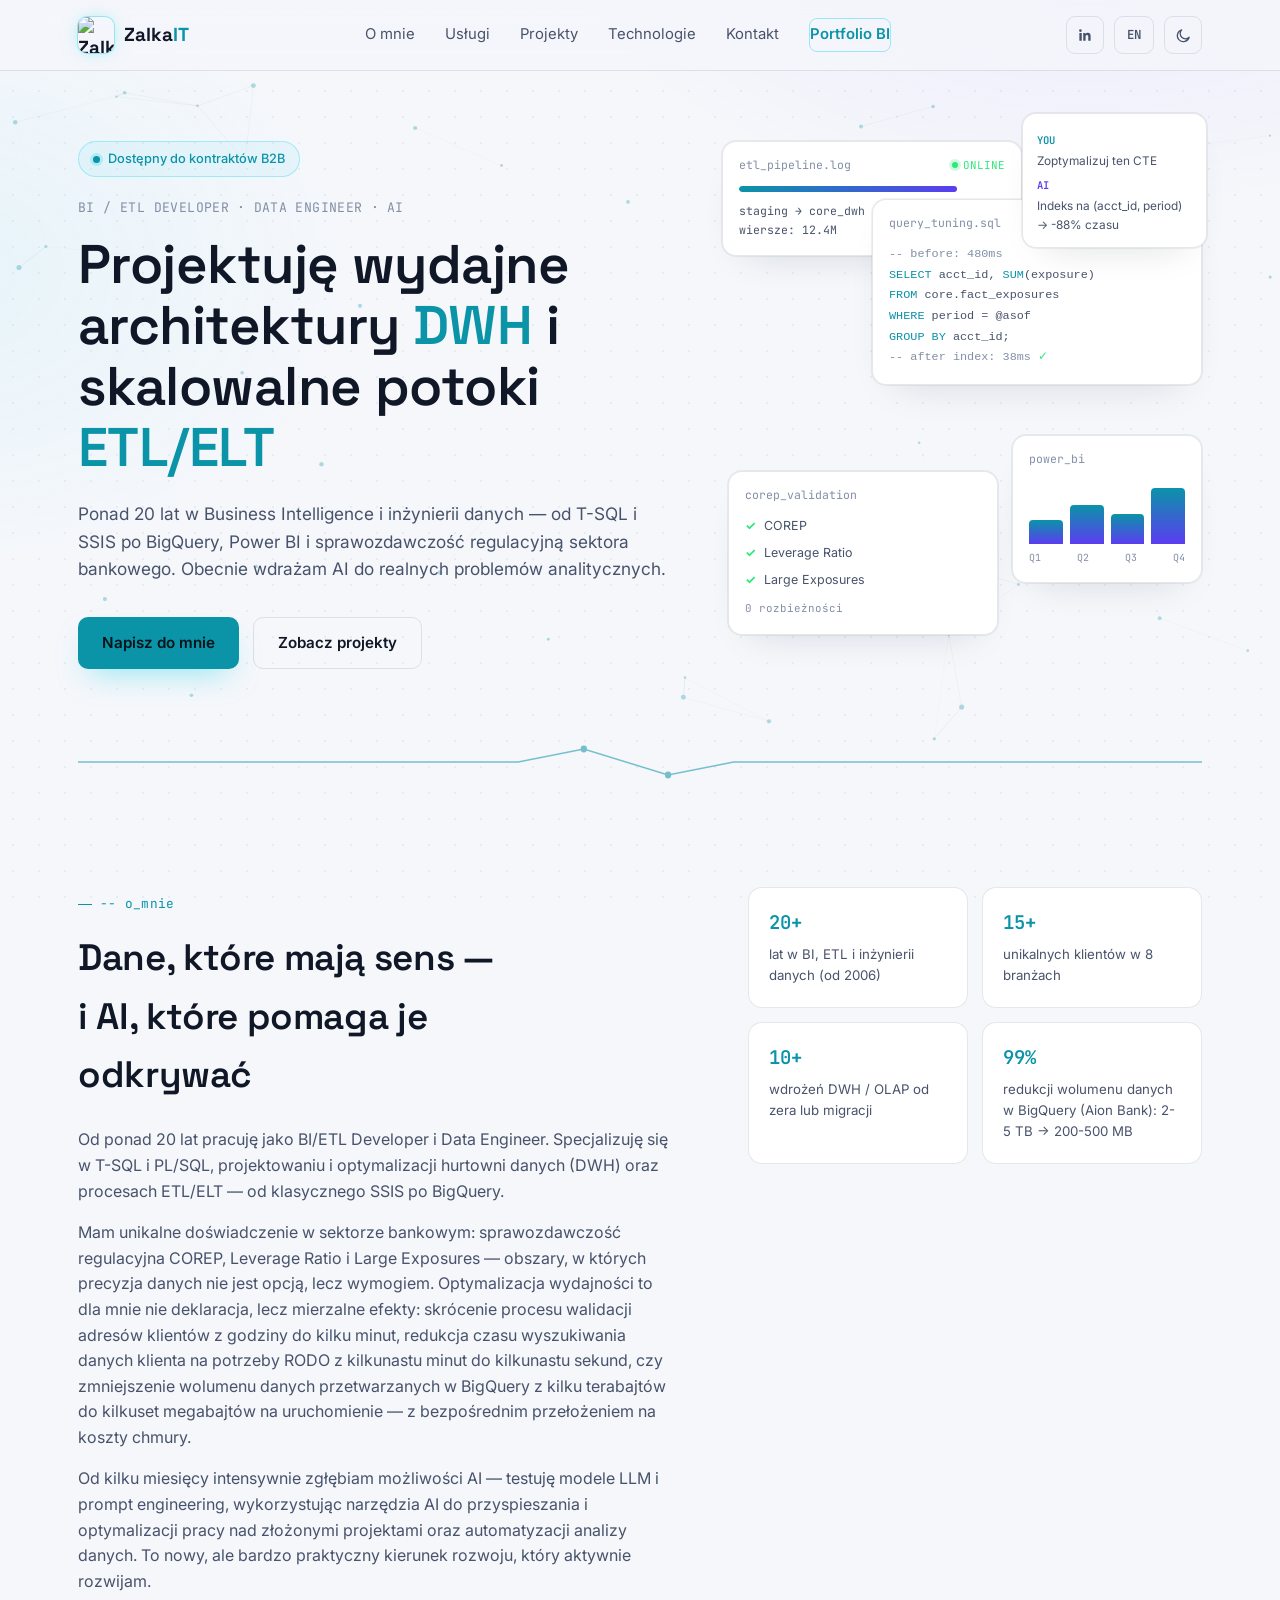
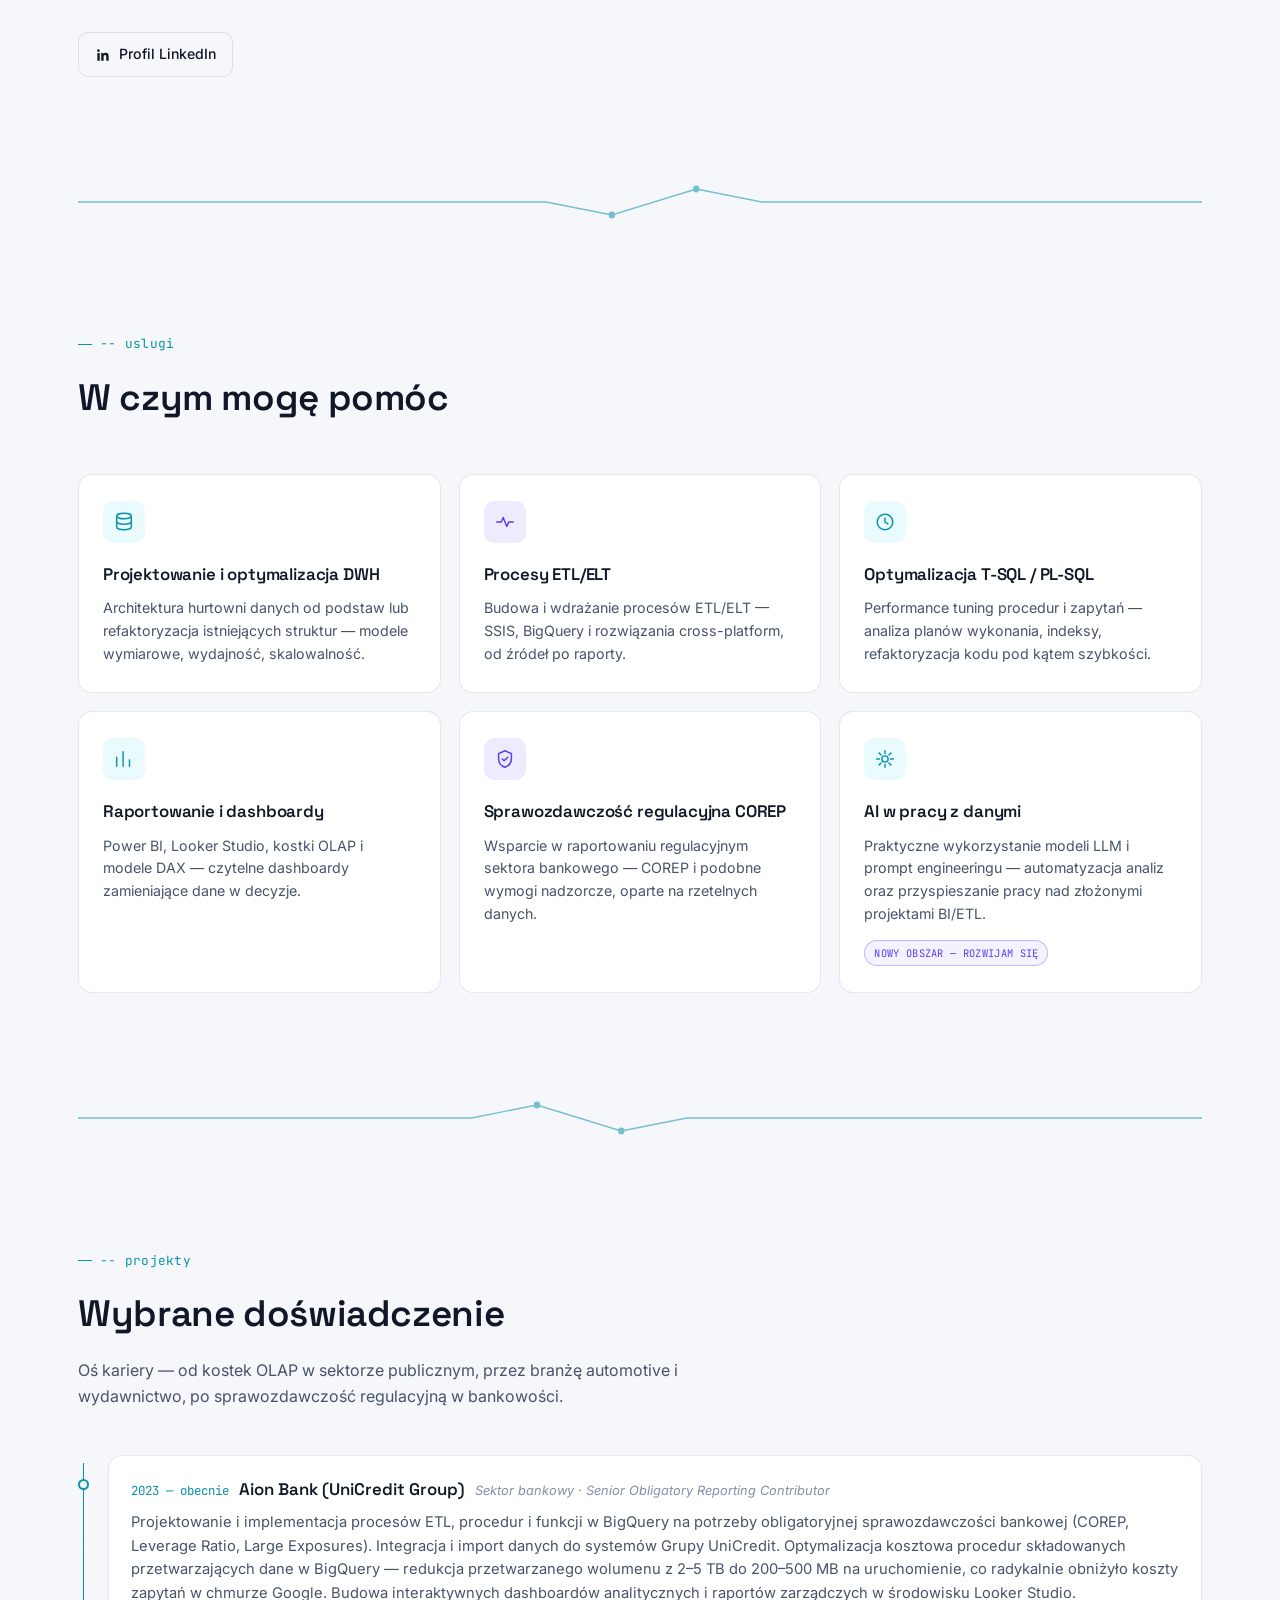
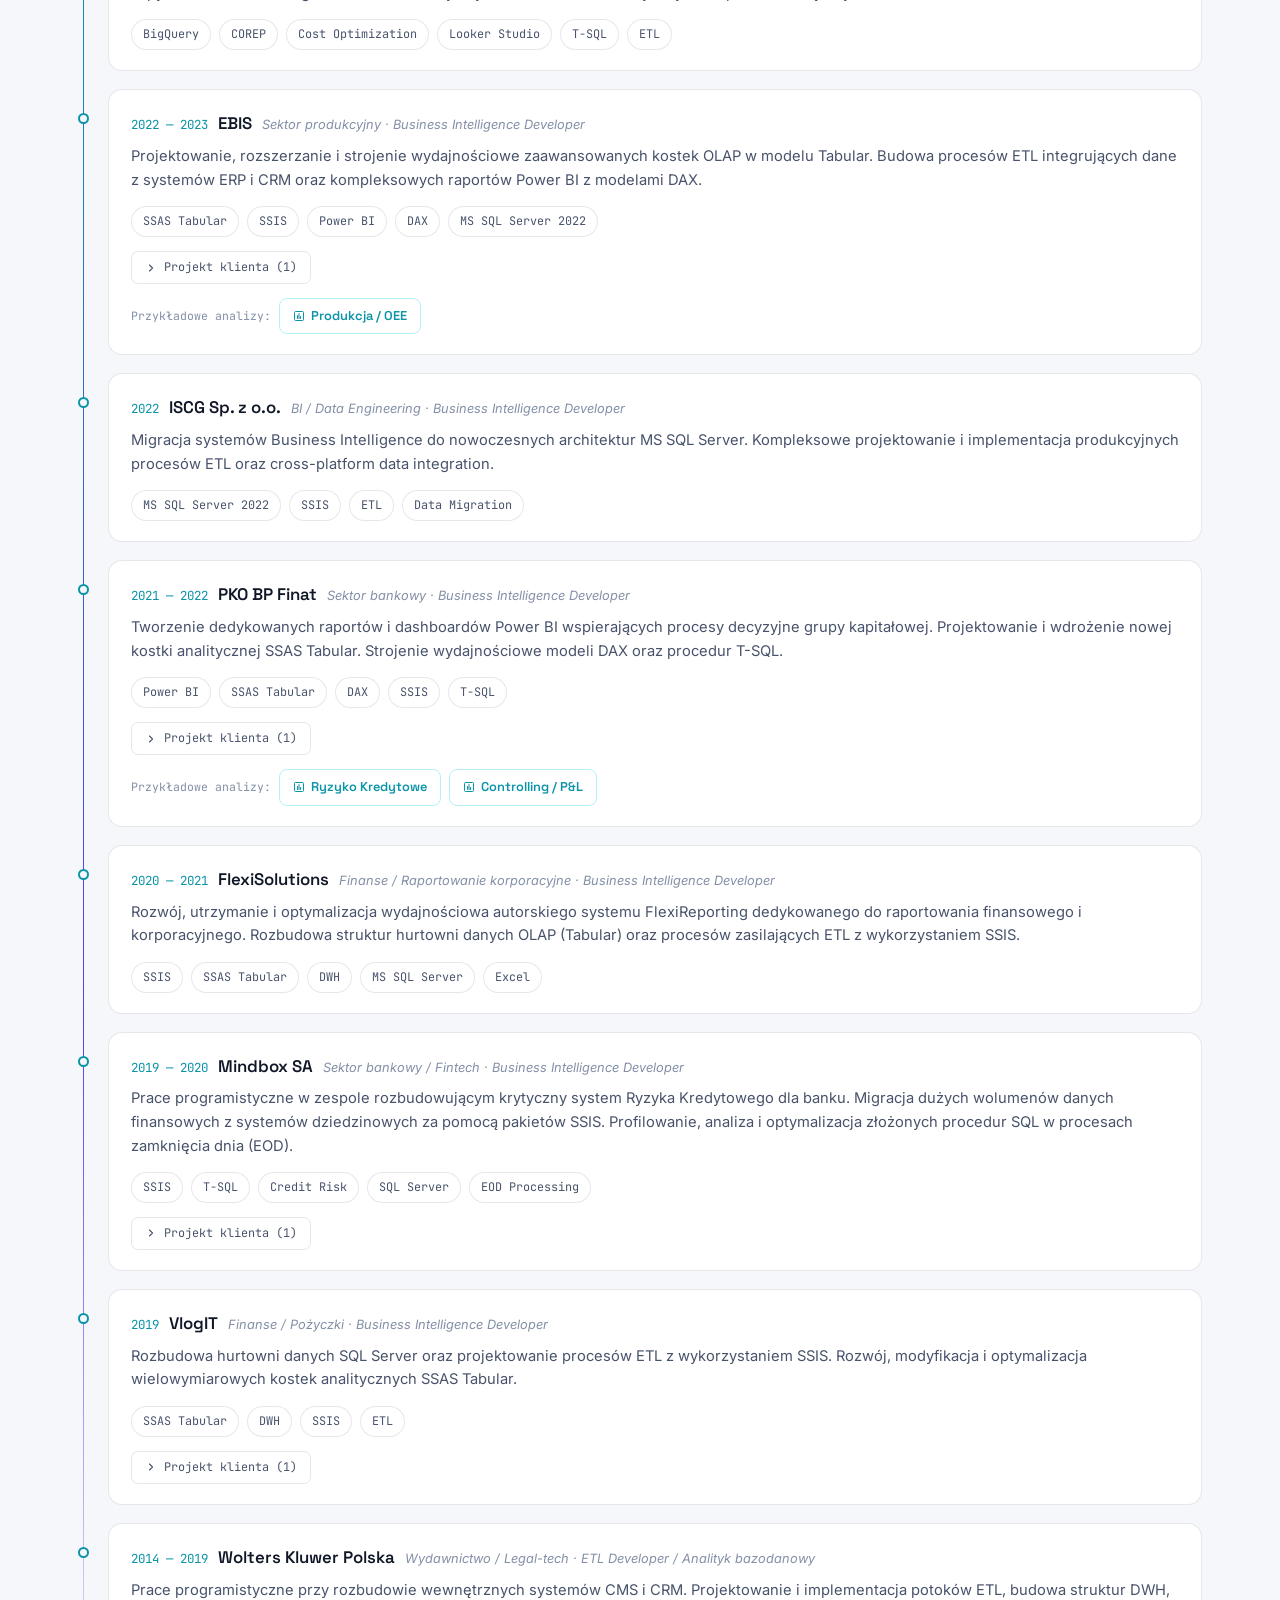
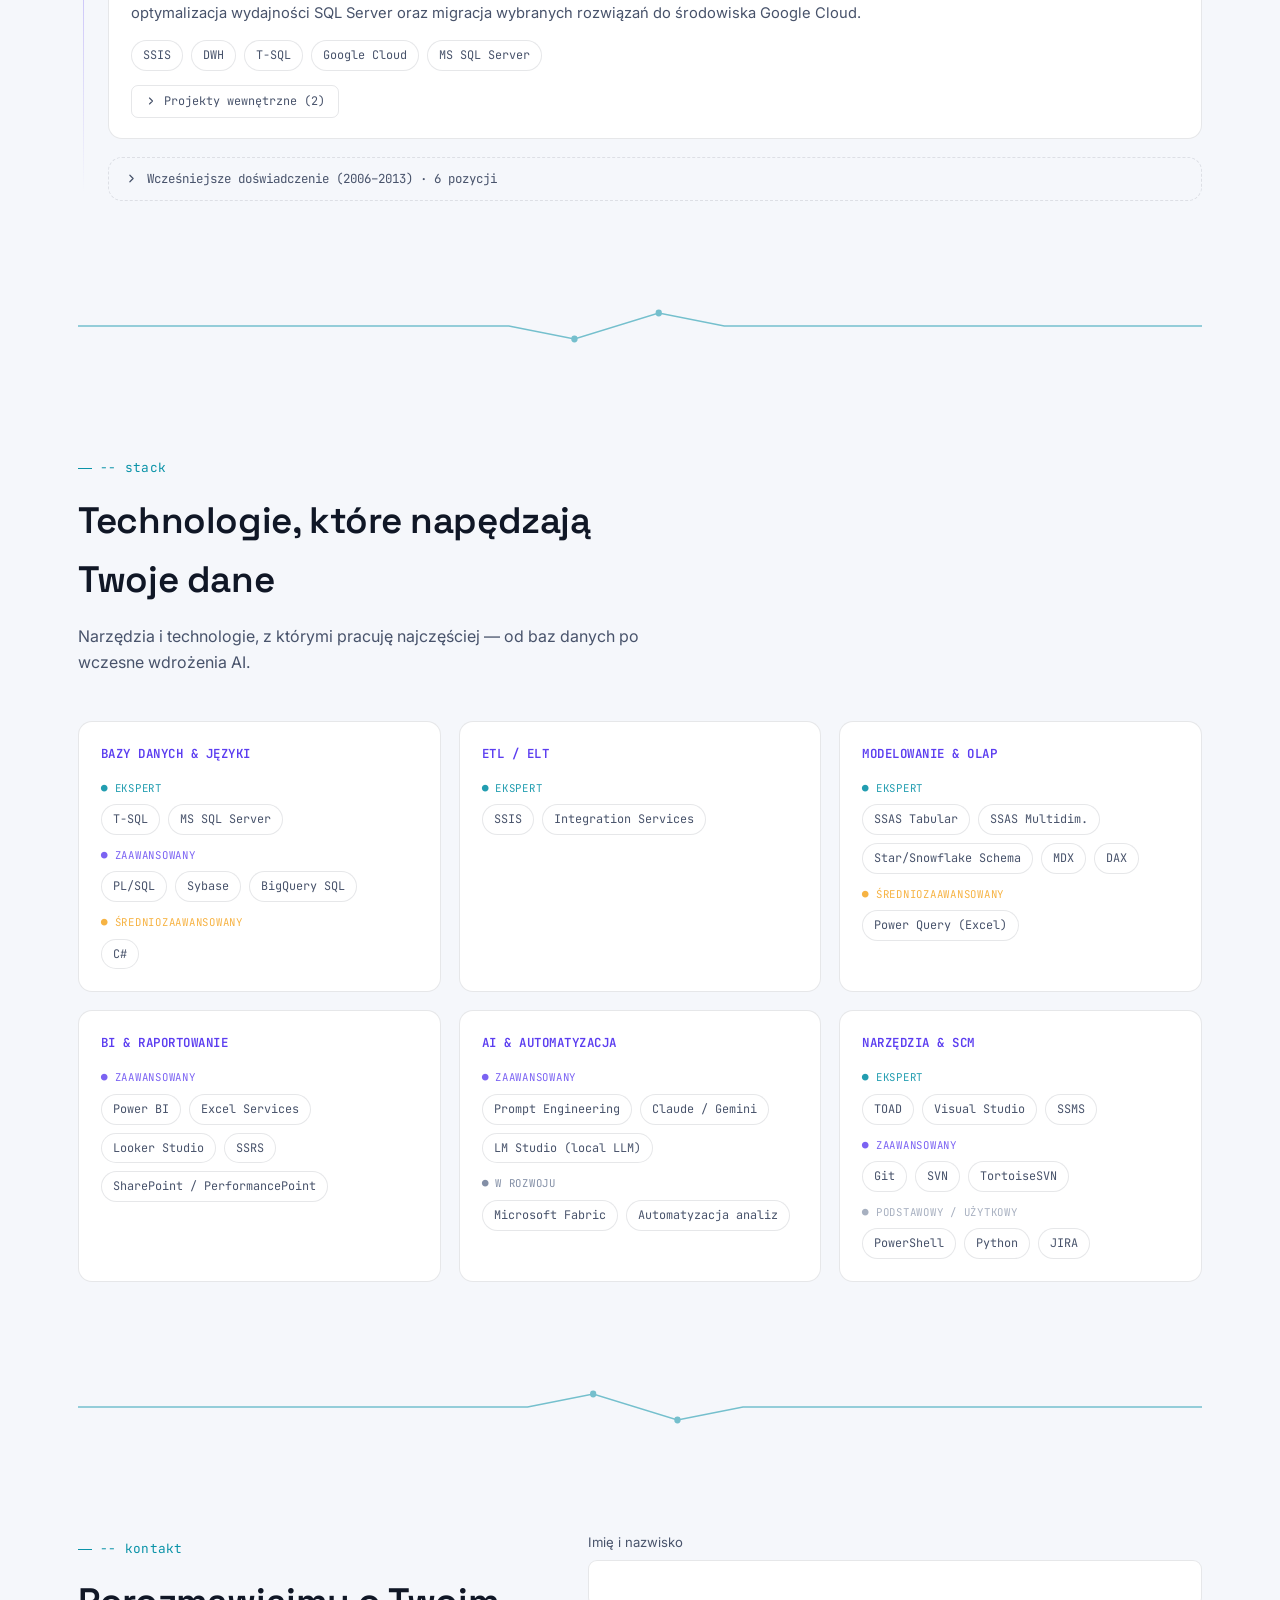
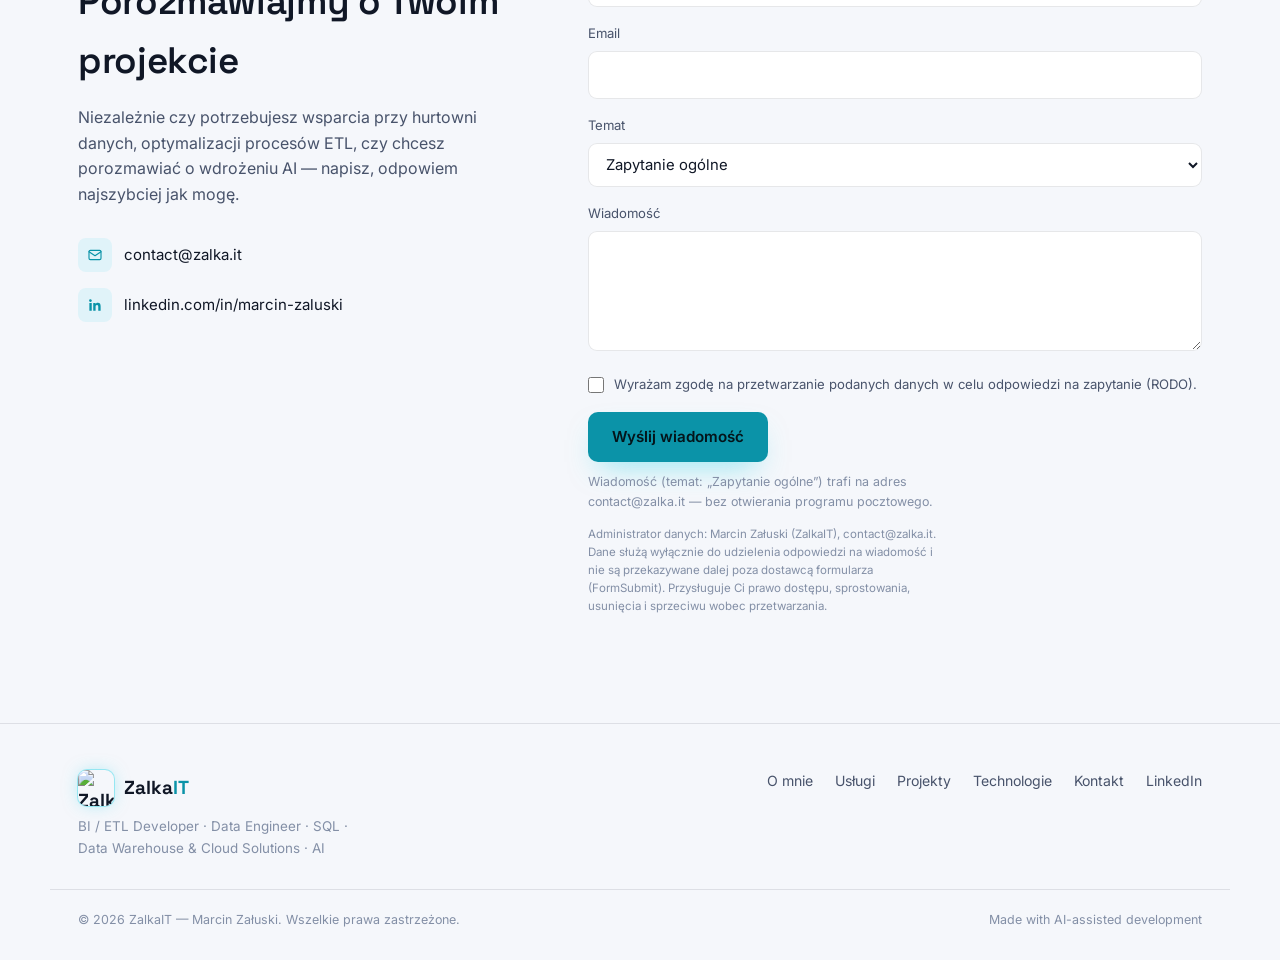
==== commit eadd7374: "Update index.html" ====
--- a/index.html
+++ b/index.html
@@ -457,6 +457,14 @@
 .level-lbl{font-family:var(--font-mono);font-size:.67rem;color:var(--text-faint);text-transform:uppercase;letter-spacing:.07em;display:block;margin-bottom:7px}
 .level-lbl.exp{color:var(--cyan);opacity:.9}
 .level-lbl.adv{color:var(--violet);opacity:.8}
+.level-lbl.mid{color:var(--amber, #f5a623);opacity:.85}
+.level-lbl.basic{color:var(--text-faint);opacity:.7}
+
+/* ── FLAT CLIENT LIST (no expand needed) ── */
+.t-clients-flat{
+  margin-top:12px;font-family:var(--font-mono);font-size:.76rem;
+  color:var(--text-faint);padding-top:10px;border-top:1px dashed var(--card-border);
+}
 
 /* ── COLLAPSIBLE CLIENTS ── */
 .t-expand-btn{
@@ -622,7 +630,7 @@
         <span class="eyebrow mono" data-i18n="about.eyebrow">-- o_mnie</span>
         <h2 data-i18n="about.h2">Dane, które mają sens — i AI, które pomaga je odkrywać</h2>
         <p data-i18n="about.p1">Od ponad 20 lat pracuję jako BI/ETL Developer i Data Engineer. Specjalizuję się w T-SQL i PL/SQL, projektowaniu i optymalizacji hurtowni danych (DWH) oraz procesach ETL/ELT — od klasycznego SSIS po BigQuery.</p>
-        <p data-i18n="about.p2">Mam unikalne doświadczenie w sektorze bankowym: sprawozdawczość regulacyjna COREP, Leverage Ratio i Large Exposures — obszary, w których precyzja danych nie jest opcją, lecz wymogiem.</p>
+        <p data-i18n="about.p2">Mam unikalne doświadczenie w sektorze bankowym: sprawozdawczość regulacyjna COREP, Leverage Ratio i Large Exposures — obszary, w których precyzja danych nie jest opcją, lecz wymogiem. Optymalizacja wydajności to dla mnie nie deklaracja, lecz mierzalne efekty: skrócenie procesu walidacji adresów klientów z godziny do kilku minut, redukcja czasu wyszukiwania danych klienta na potrzeby RODO z kilkunastu minut do kilkunastu sekund, czy zmniejszenie wolumenu danych przetwarzanych w BigQuery z kilku terabajtów do kilkuset megabajtów na uruchomienie — z bezpośrednim przełożeniem na koszty chmury.</p>
         <p data-i18n="about.p3">Od kilku miesięcy intensywnie zgłębiam możliwości AI — testuję modele LLM i prompt engineering, wykorzystując narzędzia AI do przyspieszania i optymalizacji pracy nad złożonymi projektami oraz automatyzacji analizy danych. To nowy, ale bardzo praktyczny kierunek rozwoju, który aktywnie rozwijam.</p>
         <a href="https://www.linkedin.com/in/marcin-zaluski/" target="_blank" rel="noopener" class="li-btn">
           <svg width="16" height="16" viewBox="0 0 24 24" fill="currentColor"><path d="M20.45 20.45h-3.56v-5.58c0-1.33-.02-3.04-1.85-3.04-1.85 0-2.14 1.45-2.14 2.94v5.68H9.34V9h3.41v1.56h.05c.48-.9 1.64-1.85 3.37-1.85 3.6 0 4.27 2.37 4.27 5.45v6.29zM5.34 7.43a2.07 2.07 0 1 1 0-4.13 2.07 2.07 0 0 1 0 4.13zM7.12 20.45H3.56V9h3.56v11.45z"/></svg>
@@ -633,7 +641,7 @@
         <div class="stat-card"><div class="v">20+</div><div class="l" data-i18n="about.stat1">lat w BI, ETL i inżynierii danych (od 2006)</div></div>
         <div class="stat-card"><div class="v">15+</div><div class="l" data-i18n="about.stat3">unikalnych klientów w 8 branżach</div></div>
         <div class="stat-card"><div class="v">10+</div><div class="l" data-i18n="about.stat4">wdrożeń DWH / OLAP od zera lub migracji</div></div>
-        <div class="stat-card"><div class="v mono">COREP</div><div class="l" data-i18n="about.stat2">Sektor bankowy — Leverage Ratio, Large Exposures</div></div>
+        <div class="stat-card"><div class="v">99%</div><div class="l" data-i18n="about.stat2">redukcji wolumenu danych w BigQuery (Aion Bank): 2-5 TB → 200-500 MB</div></div>
       </div>
     </div>
   </section>
@@ -711,8 +719,8 @@
               <span class="t-company">Aion Bank (UniCredit Group)</span>
               <span class="t-industry" data-i18n="proj.aion.ind">Sektor bankowy · Senior Obligatory Reporting Contributor</span>
             </div>
-            <p class="t-desc" data-i18n="proj.aion.desc">Projektowanie i implementacja procesów ETL, procedur i funkcji w BigQuery na potrzeby obligatoryjnej sprawozdawczości bankowej (COREP, Leverage Ratio, Large Exposures). Integracja i import danych do systemów Grupy UniCredit. Budowa interaktywnych dashboardów analitycznych i raportów zarządczych w środowisku Looker Studio.</p>
-            <div class="t-tags"><span class="pill">BigQuery</span><span class="pill">COREP</span><span class="pill">Looker Studio</span><span class="pill">T-SQL</span><span class="pill">ETL</span></div>
+            <p class="t-desc" data-i18n="proj.aion.desc">Projektowanie i implementacja procesów ETL, procedur i funkcji w BigQuery na potrzeby obligatoryjnej sprawozdawczości bankowej (COREP, Leverage Ratio, Large Exposures). Integracja i import danych do systemów Grupy UniCredit. Optymalizacja kosztowa procedur składowanych przetwarzających dane w BigQuery — redukcja przetwarzanego wolumenu z 2–5 TB do 200–500 MB na uruchomienie, co radykalnie obniżyło koszty zapytań w chmurze Google. Budowa interaktywnych dashboardów analitycznych i raportów zarządczych w środowisku Looker Studio.</p>
+            <div class="t-tags"><span class="pill">BigQuery</span><span class="pill">COREP</span><span class="pill">Cost Optimization</span><span class="pill">Looker Studio</span><span class="pill">T-SQL</span><span class="pill">ETL</span></div>
           </div>
         </div>
 
@@ -849,7 +857,7 @@
             <div class="t-clients" hidden>
               <div class="t-client">
                 <div class="t-client-hdr"><span class="t-client-name">Provident Polska</span><span class="t-client-period">03.2019 – 08.2019</span></div>
-                <p data-i18n="proj.vlogit.client">Rozbudowa hurtowni danych i procesów ETL dla firmy finansowej z sektora pożyczkowego. Optymalizacja i rozwój kostek analitycznych SSAS Tabular zasilanych danymi z systemów operacyjnych.</p>
+                <p data-i18n="proj.vlogit.client">Rozbudowa hurtowni danych i procesów ETL dla firmy finansowej z sektora pożyczkowego — projektowanie i wdrażanie nowych pakietów SSIS. Współudział w optymalizacji mechanizmu wyszukiwania i walidacji adresów klientów, obejmującej korektę błędnie wprowadzonych danych adresowych w procesach ETL oraz jednoznaczne dopasowywanie adresów przy wyszukiwaniu. Efekt: skrócenie czasu przetwarzania z ok. godziny do kilku minut.</p>
                 <div class="t-tags"><span class="pill">SSAS Tabular</span><span class="pill">SSIS</span><span class="pill">DWH</span><span class="pill">SQL Server</span></div>
               </div>
             </div>
@@ -878,7 +886,7 @@
               </div>
               <div class="t-client">
                 <div class="t-client-hdr"><span class="t-client-name">System CRM / ETL</span><span class="t-client-period">2014 – 2016</span></div>
-                <p data-i18n="proj.wk.crm">Projektowanie, implementacja i optymalizacja procesów ETL zasilających systemy CRM firmy. Budowa i rozbudowa struktur hurtowni danych. Migracja wybranych komponentów do środowiska Google Cloud.</p>
+                <p data-i18n="proj.wk.crm">Projektowanie, implementacja i optymalizacja procesów ETL zasilających systemy CRM firmy. Usprawnienie działania codziennych zadań przetwarzania danych — eliminacja zakleszczeń (deadlocków) oraz wdrożenie obsługi błędów w przetwarzaniu dziennym. Optymalizacja procesu wyszukiwania i usuwania danych klienta na potrzeby RODO dla oddziału niemieckiego — skrócenie czasu pełnego odnalezienia powiązanych danych klienta (zależności w systemie CRM) z kilkunastu minut do kilkunastu sekund. Migracja wybranych komponentów do środowiska Google Cloud.</p>
                 <div class="t-tags"><span class="pill">MS SQL Server 2008R2</span><span class="pill">SSIS</span><span class="pill">Google Cloud</span></div>
               </div>
             </div>
@@ -1006,8 +1014,9 @@
               <span class="t-company">Cegedim</span>
               <span class="t-industry" data-i18n="proj.cegedim1.ind">Farmacja / CRM / Medical · CRM Customization Specialist</span>
             </div>
-            <p class="t-desc" data-i18n="proj.cegedim1.desc">Projektowanie i implementacja dedykowanych raportów oraz skryptów analitycznych w środowiskach Oracle PL/SQL, Sybase i MS SQL Server. Wdrażanie standardów raportowania z dedykowanymi narzędziami CRM dla sektora farmaceutycznego i medycznego.</p>
-            <div class="t-tags"><span class="pill">Oracle PL/SQL</span><span class="pill">Sybase</span><span class="pill">MS SQL Server</span><span class="pill">CRM Reporting</span></div>
+            <p class="t-desc" data-i18n="proj.cegedim1.desc">Tworzenie i rozbudowa raportów dla systemu CRM wykorzystywanego przez firmy z sektora farmaceutycznego, w oparciu o silnik bazodanowy Sybase. Rozwój funkcjonalności dedykowanej aplikacji raportującej (C#) generującej zestawienia aktywności z systemu CRM. Dbałość o wydajność, spójność i jakość danych klientów w środowisku Oracle — optymalizacja i modyfikacja procedur składowanych z wykorzystaniem narzędzia TOAD.</p>
+            <div class="t-tags"><span class="pill">Sybase</span><span class="pill">C#</span><span class="pill">Oracle PL/SQL</span><span class="pill">TOAD</span><span class="pill">CRM Reporting</span></div>
+            <div class="t-clients-flat" data-i18n="proj.cegedim1.clients">Klienci: Teva, Polpharma, Adamed, Zentiva, AstraZeneca, Bayer</div>
           </div>
         </div>
 
@@ -1061,25 +1070,24 @@
         <div class="tech-card reveal">
           <h3 data-i18n="tech.g1">Bazy danych &amp; Języki</h3>
           <div class="tech-level"><span class="level-lbl exp" data-i18n="level.exp">● Ekspert</span><div class="tech-tags"><span class="pill">T-SQL</span><span class="pill">MS SQL Server</span></div></div>
-          <div class="tech-level"><span class="level-lbl adv" data-i18n="level.adv">● Zaawansowany</span><div class="tech-tags"><span class="pill">PL/SQL</span><span class="pill">BigQuery SQL</span><span class="pill">C#</span></div></div>
+          <div class="tech-level"><span class="level-lbl adv" data-i18n="level.adv">● Zaawansowany</span><div class="tech-tags"><span class="pill">PL/SQL</span><span class="pill">Sybase</span><span class="pill">BigQuery SQL</span></div></div>
+          <div class="tech-level"><span class="level-lbl mid" data-i18n="level.mid">● Średniozaawansowany</span><div class="tech-tags"><span class="pill">C#</span></div></div>
         </div>
 
         <div class="tech-card reveal">
           <h3 data-i18n="tech.g2">ETL / ELT</h3>
           <div class="tech-level"><span class="level-lbl exp" data-i18n="level.exp">● Ekspert</span><div class="tech-tags"><span class="pill">SSIS</span><span class="pill">Integration Services</span></div></div>
-          <div class="tech-level"><span class="level-lbl adv" data-i18n="level.adv">● Zaawansowany</span><div class="tech-tags"><span class="pill">BigQuery Data Transfer</span><span class="pill">ELT (cloud)</span></div></div>
         </div>
 
         <div class="tech-card reveal">
           <h3 data-i18n="tech.g3">Modelowanie &amp; OLAP</h3>
-          <div class="tech-level"><span class="level-lbl exp" data-i18n="level.exp">● Ekspert</span><div class="tech-tags"><span class="pill">SSAS Tabular</span><span class="pill">SSAS Multidim.</span><span class="pill">MDX</span></div></div>
-          <div class="tech-level"><span class="level-lbl adv" data-i18n="level.adv">● Zaawansowany</span><div class="tech-tags"><span class="pill">DAX</span><span class="pill">Star/Snowflake Schema</span></div></div>
+          <div class="tech-level"><span class="level-lbl exp" data-i18n="level.exp">● Ekspert</span><div class="tech-tags"><span class="pill">SSAS Tabular</span><span class="pill">SSAS Multidim.</span><span class="pill">Star/Snowflake Schema</span><span class="pill">MDX</span><span class="pill">DAX</span></div></div>
+          <div class="tech-level"><span class="level-lbl mid" data-i18n="level.mid">● Średniozaawansowany</span><div class="tech-tags"><span class="pill">Power Query (Excel)</span></div></div>
         </div>
 
         <div class="tech-card reveal">
           <h3 data-i18n="tech.g4">BI &amp; Raportowanie</h3>
-          <div class="tech-level"><span class="level-lbl exp" data-i18n="level.exp">● Ekspert</span><div class="tech-tags"><span class="pill">Power BI</span><span class="pill">Excel Services</span></div></div>
-          <div class="tech-level"><span class="level-lbl adv" data-i18n="level.adv">● Zaawansowany</span><div class="tech-tags"><span class="pill">Looker Studio</span><span class="pill">SSRS</span><span class="pill">SharePoint / PerformancePoint</span></div></div>
+          <div class="tech-level"><span class="level-lbl adv" data-i18n="level.adv">● Zaawansowany</span><div class="tech-tags"><span class="pill">Power BI</span><span class="pill">Excel Services</span><span class="pill">Looker Studio</span><span class="pill">SSRS</span><span class="pill">SharePoint / PerformancePoint</span></div></div>
         </div>
 
         <div class="tech-card reveal">
@@ -1091,7 +1099,8 @@
         <div class="tech-card reveal">
           <h3 data-i18n="tech.g6">Narzędzia &amp; SCM</h3>
           <div class="tech-level"><span class="level-lbl exp" data-i18n="level.exp">● Ekspert</span><div class="tech-tags"><span class="pill">TOAD</span><span class="pill">Visual Studio</span><span class="pill">SSMS</span></div></div>
-          <div class="tech-level"><span class="level-lbl adv" data-i18n="level.adv">● Zaawansowany</span><div class="tech-tags"><span class="pill">Git</span><span class="pill">PowerShell</span><span class="pill">Python</span><span class="pill">JIRA</span></div></div>
+          <div class="tech-level"><span class="level-lbl adv" data-i18n="level.adv">● Zaawansowany</span><div class="tech-tags"><span class="pill">Git</span><span class="pill">SVN</span><span class="pill">TortoiseSVN</span></div></div>
+          <div class="tech-level"><span class="level-lbl basic" data-i18n="level.basic">● Podstawowy / użytkowy</span><div class="tech-tags"><span class="pill">PowerShell</span><span class="pill">Python</span><span class="pill">JIRA</span></div></div>
         </div>
 
       </div>
@@ -1205,11 +1214,11 @@
       "about.eyebrow":"-- o_mnie",
       "about.h2":"Dane, które mają sens — i AI, które pomaga je odkrywać",
       "about.p1":"Od ponad 20 lat pracuję jako BI/ETL Developer i Data Engineer. Specjalizuję się w T-SQL i PL/SQL, projektowaniu i optymalizacji hurtowni danych (DWH) oraz procesach ETL/ELT — od klasycznego SSIS po BigQuery.",
-      "about.p2":"Mam unikalne doświadczenie w sektorze bankowym: sprawozdawczość regulacyjna COREP, Leverage Ratio i Large Exposures — obszary, w których precyzja danych nie jest opcją, lecz wymogiem.",
+      "about.p2":"Mam unikalne doświadczenie w sektorze bankowym: sprawozdawczość regulacyjna COREP, Leverage Ratio i Large Exposures — obszary, w których precyzja danych nie jest opcją, lecz wymogiem. Optymalizacja wydajności to dla mnie nie deklaracja, lecz mierzalne efekty: skrócenie procesu walidacji adresów klientów z godziny do kilku minut, redukcja czasu wyszukiwania danych klienta na potrzeby RODO z kilkunastu minut do kilkunastu sekund, czy zmniejszenie wolumenu danych przetwarzanych w BigQuery z kilku terabajtów do kilkuset megabajtów na uruchomienie — z bezpośrednim przełożeniem na koszty chmury.",
       "about.p3":"Od kilku miesięcy intensywnie zgłębiam możliwości AI — testuję modele LLM i prompt engineering, wykorzystując narzędzia AI do przyspieszania i optymalizacji pracy nad złożonymi projektami oraz automatyzacji analizy danych. To nowy, ale bardzo praktyczny kierunek rozwoju, który aktywnie rozwijam.",
       "about.linkedin":"Profil LinkedIn",
       "about.stat1":"lat doświadczenia w BI, ETL i inżynierii danych",
-      "about.stat2":"Sektor bankowy — Leverage Ratio, Large Exposures",
+      "about.stat2":"redukcji wolumenu danych w BigQuery (Aion Bank): 2-5 TB → 200-500 MB",
       "about.stat3":"BigQuery, SSIS, Power BI, OLAP/DAX",
       "about.stat4":"Prompt engineering w codziennej pracy z danymi",
       "services.eyebrow":"-- uslugi","services.h2":"W czym mogę pomóc",
@@ -1247,10 +1256,10 @@
       "about.stat3":"unikalnych klientów w 8 branżach",
       "about.stat4":"wdrożeń DWH / OLAP od zera lub migracji",
       "projects.early":"Wcześniejsze doświadczenie (2006–2013) · 6 pozycji",
-      "level.exp":"● Ekspert","level.adv":"● Zaawansowany","level.dev":"● W rozwoju",
+      "level.exp":"● Ekspert","level.adv":"● Zaawansowany","level.mid":"● Średniozaawansowany","level.basic":"● Podstawowy / użytkowy","level.dev":"● W rozwoju",
       "proj.chips.label":"Przykładowe analizy:",
       "proj.aion.ind":"Sektor bankowy · Senior Obligatory Reporting Contributor",
-      "proj.aion.desc":"Projektowanie i implementacja procesów ETL, procedur i funkcji w BigQuery na potrzeby obligatoryjnej sprawozdawczości bankowej (COREP, Leverage Ratio, Large Exposures). Integracja i import danych do systemów Grupy UniCredit. Budowa interaktywnych dashboardów analitycznych i raportów zarządczych w środowisku Looker Studio.",
+      "proj.aion.desc":"Projektowanie i implementacja procesów ETL, procedur i funkcji w BigQuery na potrzeby obligatoryjnej sprawozdawczości bankowej (COREP, Leverage Ratio, Large Exposures). Integracja i import danych do systemów Grupy UniCredit. Optymalizacja kosztowa procedur składowanych przetwarzających dane w BigQuery — redukcja przetwarzanego wolumenu z 2–5 TB do 200–500 MB na uruchomienie, co radykalnie obniżyło koszty zapytań w chmurze Google. Budowa interaktywnych dashboardów analitycznych i raportów zarządczych w środowisku Looker Studio.",
       "proj.ebis.ind":"Sektor produkcyjny · Business Intelligence Developer",
       "proj.ebis.desc":"Projektowanie, rozszerzanie i strojenie wydajnościowe zaawansowanych kostek OLAP w modelu Tabular. Budowa procesów ETL integrujących dane z systemów ERP i CRM oraz kompleksowych raportów Power BI z modelami DAX.",
       "proj.ebis.expand":"Projekt klienta (1)",
@@ -1270,12 +1279,12 @@
       "proj.vlogit.ind":"Finanse / Pożyczki · Business Intelligence Developer",
       "proj.vlogit.desc":"Rozbudowa hurtowni danych SQL Server oraz projektowanie procesów ETL z wykorzystaniem SSIS. Rozwój, modyfikacja i optymalizacja wielowymiarowych kostek analitycznych SSAS Tabular.",
       "proj.vlogit.expand":"Projekt klienta (1)",
-      "proj.vlogit.client":"Rozbudowa hurtowni danych i procesów ETL dla firmy finansowej z sektora pożyczkowego. Optymalizacja i rozwój kostek analitycznych SSAS Tabular zasilanych danymi z systemów operacyjnych.",
+      "proj.vlogit.client":"Rozbudowa hurtowni danych i procesów ETL dla firmy finansowej z sektora pożyczkowego — projektowanie i wdrażanie nowych pakietów SSIS. Współudział w optymalizacji mechanizmu wyszukiwania i walidacji adresów klientów, obejmującej korektę błędnie wprowadzonych danych adresowych w procesach ETL oraz jednoznaczne dopasowywanie adresów przy wyszukiwaniu. Efekt: skrócenie czasu przetwarzania z ok. godziny do kilku minut.",
       "proj.wk.ind":"Wydawnictwo / Legal-tech · ETL Developer / Analityk bazodanowy",
       "proj.wk.desc":"Prace programistyczne przy rozbudowie wewnętrznych systemów CMS i CRM. Projektowanie i implementacja potoków ETL, budowa struktur DWH, optymalizacja wydajności SQL Server oraz migracja wybranych rozwiązań do środowiska Google Cloud.",
       "proj.wk.expand":"Projekty wewnętrzne (2)",
       "proj.wk.cms":"Prace programistyczne przy rozbudowie wewnętrznego systemu CMS. Projektowanie i implementacja struktur danych oraz procedur T-SQL. Optymalizacja wydajności zapytań i indeksów SQL Server.",
-      "proj.wk.crm":"Projektowanie, implementacja i optymalizacja procesów ETL zasilających systemy CRM firmy. Budowa i rozbudowa struktur hurtowni danych. Migracja wybranych komponentów do środowiska Google Cloud.",
+      "proj.wk.crm":"Projektowanie, implementacja i optymalizacja procesów ETL zasilających systemy CRM firmy. Usprawnienie działania codziennych zadań przetwarzania danych — eliminacja zakleszczeń (deadlocków) oraz wdrożenie obsługi błędów w przetwarzaniu dziennym. Optymalizacja procesu wyszukiwania i usuwania danych klienta na potrzeby RODO dla oddziału niemieckiego — skrócenie czasu pełnego odnalezienia powiązanych danych klienta (zależności w systemie CRM) z kilkunastu minut do kilkunastu sekund. Migracja wybranych komponentów do środowiska Google Cloud.",
       "proj.britenet.ind":"Software House · ETL Developer / BI Developer",
       "proj.britenet.desc":"Realizacja projektów ETL i Business Intelligence dla klientów z sektora automotive i bankowego. Projektowanie struktur danych, implementacja procesów ETL oraz budowa środowisk raportowych.",
       "proj.britenet.expand":"Projekty klientów (2)",
@@ -1295,7 +1304,8 @@
       "proj.praxis.ind":"BI / OLAP · Programmer",
       "proj.praxis.desc":"Analiza i budowa procesów ETL (SSIS). Rozszerzanie i strojenie wydajnościowe kostek OLAP w modelu Tabular (SSAS). Profilowanie, refaktoryzacja i optymalizacja złożonych procedur T-SQL pod kątem eliminacji wąskich gardeł wydajnościowych.",
       "proj.cegedim1.ind":"Farmacja / CRM / Medical · CRM Customization Specialist",
-      "proj.cegedim1.desc":"Projektowanie i implementacja dedykowanych raportów oraz skryptów analitycznych w środowiskach Oracle PL/SQL, Sybase i MS SQL Server. Wdrażanie standardów raportowania z dedykowanymi narzędziami CRM dla sektora farmaceutycznego i medycznego.",
+      "proj.cegedim1.desc":"Tworzenie i rozbudowa raportów dla systemu CRM wykorzystywanego przez firmy z sektora farmaceutycznego, w oparciu o silnik bazodanowy Sybase. Rozwój funkcjonalności dedykowanej aplikacji raportującej (C#) generującej zestawienia aktywności z systemu CRM. Dbałość o wydajność, spójność i jakość danych klientów w środowisku Oracle — optymalizacja i modyfikacja procedur składowanych z wykorzystaniem narzędzia TOAD.",
+      "proj.cegedim1.clients":"Klienci: Teva, Polpharma, Adamed, Zentiva, AstraZeneca, Bayer",
       "proj.ilc.ind":"Data Warehouse · IT Specialist / BI Developer",
       "proj.ilc.desc":"Budowa hurtowni danych od podstaw na platformie MS SQL Server 2005. Tworzenie i optymalizacja procesów ETL (SSIS) oraz kostek analitycznych SSAS. Pisanie zapytań i skryptów analitycznych MDX i T-SQL.",
       "proj.ilc.expand":"Projekty klientów (2)",
@@ -1337,11 +1347,11 @@
       "about.eyebrow":"-- about_me",
       "about.h2":"Data that makes sense — and AI that helps uncover it",
       "about.p1":"I've worked as a BI/ETL Developer and Data Engineer for over 20 years. I specialize in T-SQL and PL/SQL, designing and optimizing data warehouses (DWH), and ETL/ELT processes — from classic SSIS to BigQuery.",
-      "about.p2":"I bring unique banking-sector experience: COREP, Leverage Ratio, and Large Exposures regulatory reporting — areas where data accuracy isn't optional, it's mandatory.",
+      "about.p2":"I bring unique banking-sector experience: COREP, Leverage Ratio, and Large Exposures regulatory reporting — areas where data accuracy isn't optional, it's mandatory. Performance optimization isn't just a claim for me — it's measurable results: cutting customer address validation from an hour down to minutes, reducing GDPR customer data lookup time from over ten minutes to mere seconds, or shrinking BigQuery data volume processed per run from several terabytes down to a few hundred megabytes — with a direct impact on cloud costs.",
       "about.p3":"For the past few months I've been diving deep into AI — experimenting with LLMs and prompt engineering, using AI tools to speed up and optimize work on complex projects and automate data analysis. It's a new but very hands-on direction I'm actively building on.",
       "about.linkedin":"LinkedIn profile",
       "about.stat1":"years of experience in BI, ETL and data engineering",
-      "about.stat2":"Banking sector — Leverage Ratio, Large Exposures",
+      "about.stat2":"BigQuery data volume reduction (Aion Bank): 2-5 TB → 200-500 MB",
       "about.stat3":"BigQuery, SSIS, Power BI, OLAP/DAX",
       "about.stat4":"Prompt engineering in everyday data work",
       "services.eyebrow":"-- services","services.h2":"What I can help with",
@@ -1379,10 +1389,10 @@
       "about.stat3":"unique clients across 8 industries",
       "about.stat4":"DWH / OLAP builds from scratch or migrations",
       "projects.early":"Earlier experience (2006–2013) · 6 positions",
-      "level.exp":"● Expert","level.adv":"● Advanced","level.dev":"● In progress",
+      "level.exp":"● Expert","level.adv":"● Advanced","level.mid":"● Intermediate","level.basic":"● Basic / functional","level.dev":"● In progress",
       "proj.chips.label":"Live demos:",
       "proj.aion.ind":"Banking sector · Senior Obligatory Reporting Contributor",
-      "proj.aion.desc":"Designing and implementing ETL processes, procedures and functions in BigQuery for mandatory bank regulatory reporting (COREP, Leverage Ratio, Large Exposures). Integrating and importing data into UniCredit Group systems. Building interactive analytical dashboards and management reports in Looker Studio.",
+      "proj.aion.desc":"Designing and implementing ETL processes, procedures and functions in BigQuery for mandatory bank regulatory reporting (COREP, Leverage Ratio, Large Exposures). Integrating and importing data into UniCredit Group systems. Cost optimization of stored procedures processing data in BigQuery — reducing processed volume from 2–5 TB down to 200–500 MB per run, drastically lowering Google Cloud query costs. Building interactive analytical dashboards and management reports in Looker Studio.",
       "proj.ebis.ind":"Manufacturing sector · Business Intelligence Developer",
       "proj.ebis.desc":"Designing, extending and performance-tuning advanced OLAP cubes in the Tabular model. Building ETL processes integrating data from ERP and CRM systems, and comprehensive Power BI reports with DAX models.",
       "proj.ebis.expand":"Client project (1)",
@@ -1402,12 +1412,12 @@
       "proj.vlogit.ind":"Finance / Consumer Loans · Business Intelligence Developer",
       "proj.vlogit.desc":"Expanding the SQL Server data warehouse and designing ETL processes using SSIS. Development, modification and optimization of multidimensional SSAS Tabular analytical cubes.",
       "proj.vlogit.expand":"Client project (1)",
-      "proj.vlogit.client":"Data warehouse and ETL process development for a consumer finance company. Optimization and development of SSAS Tabular analytical cubes fed from operational systems.",
+      "proj.vlogit.client":"Data warehouse and ETL process development for a consumer finance company — designing and implementing new SSIS packages. Contributed to optimizing the customer address search and validation mechanism, including correcting mis-entered address data in ETL processes and unambiguous address matching during lookup. Result: processing time cut from roughly an hour to a few minutes.",
       "proj.wk.ind":"Publishing / Legal-tech · ETL Developer / Database Analyst",
       "proj.wk.desc":"Development work on internal CMS and CRM systems. Designing and implementing ETL pipelines, building DWH structures, SQL Server performance optimization and migration of selected solutions to Google Cloud.",
       "proj.wk.expand":"Internal projects (2)",
       "proj.wk.cms":"Development work on the internal CMS system. Data structure design and T-SQL procedure implementation. SQL Server query and index performance optimization.",
-      "proj.wk.crm":"Designing, implementing and optimizing ETL processes feeding company CRM systems. Building and expanding data warehouse structures. Migration of selected components to Google Cloud.",
+      "proj.wk.crm":"Designing, implementing and optimizing ETL processes feeding company CRM systems. Improved daily data processing jobs — eliminating deadlocks and implementing error handling for daily processing. Optimized the customer data search-and-deletion process for GDPR compliance at the German branch — cutting the time to fully locate related customer data (CRM system dependencies) from over ten minutes to a matter of seconds. Migration of selected components to Google Cloud.",
       "proj.britenet.ind":"Software House · ETL Developer / BI Developer",
       "proj.britenet.desc":"Delivering ETL and Business Intelligence projects for clients in the automotive and banking sectors. Data structure design, ETL process implementation and reporting environment development.",
       "proj.britenet.expand":"Client projects (2)",
@@ -1427,7 +1437,8 @@
       "proj.praxis.ind":"BI / OLAP · Programmer",
       "proj.praxis.desc":"Analysis and development of ETL processes (SSIS). Extending and performance-tuning OLAP cubes in Tabular model (SSAS). Profiling, refactoring and optimization of complex T-SQL procedures to eliminate performance bottlenecks.",
       "proj.cegedim1.ind":"Pharma / CRM / Medical · CRM Customization Specialist",
-      "proj.cegedim1.desc":"Designing and implementing dedicated reports and analytical scripts in Oracle PL/SQL, Sybase and MS SQL Server environments. Implementing reporting standards with dedicated CRM tools for the pharmaceutical and medical sectors.",
+      "proj.cegedim1.desc":"Creating and extending reports for a CRM system used by pharmaceutical companies, built on the Sybase database engine. Developing functionality of a dedicated reporting application (C#) generating CRM activity reports. Ensuring performance, consistency and data quality for pharmaceutical clients in Oracle — optimizing and modifying stored procedures using TOAD.",
+      "proj.cegedim1.clients":"Clients: Teva, Polpharma, Adamed, Zentiva, AstraZeneca, Bayer",
       "proj.ilc.ind":"Data Warehouse · IT Specialist / BI Developer",
       "proj.ilc.desc":"Building a data warehouse from scratch on MS SQL Server 2005. Creating and optimizing ETL processes (SSIS) and SSAS analytical cubes. Writing MDX and T-SQL analytical queries and scripts.",
       "proj.ilc.expand":"Client projects (2)",
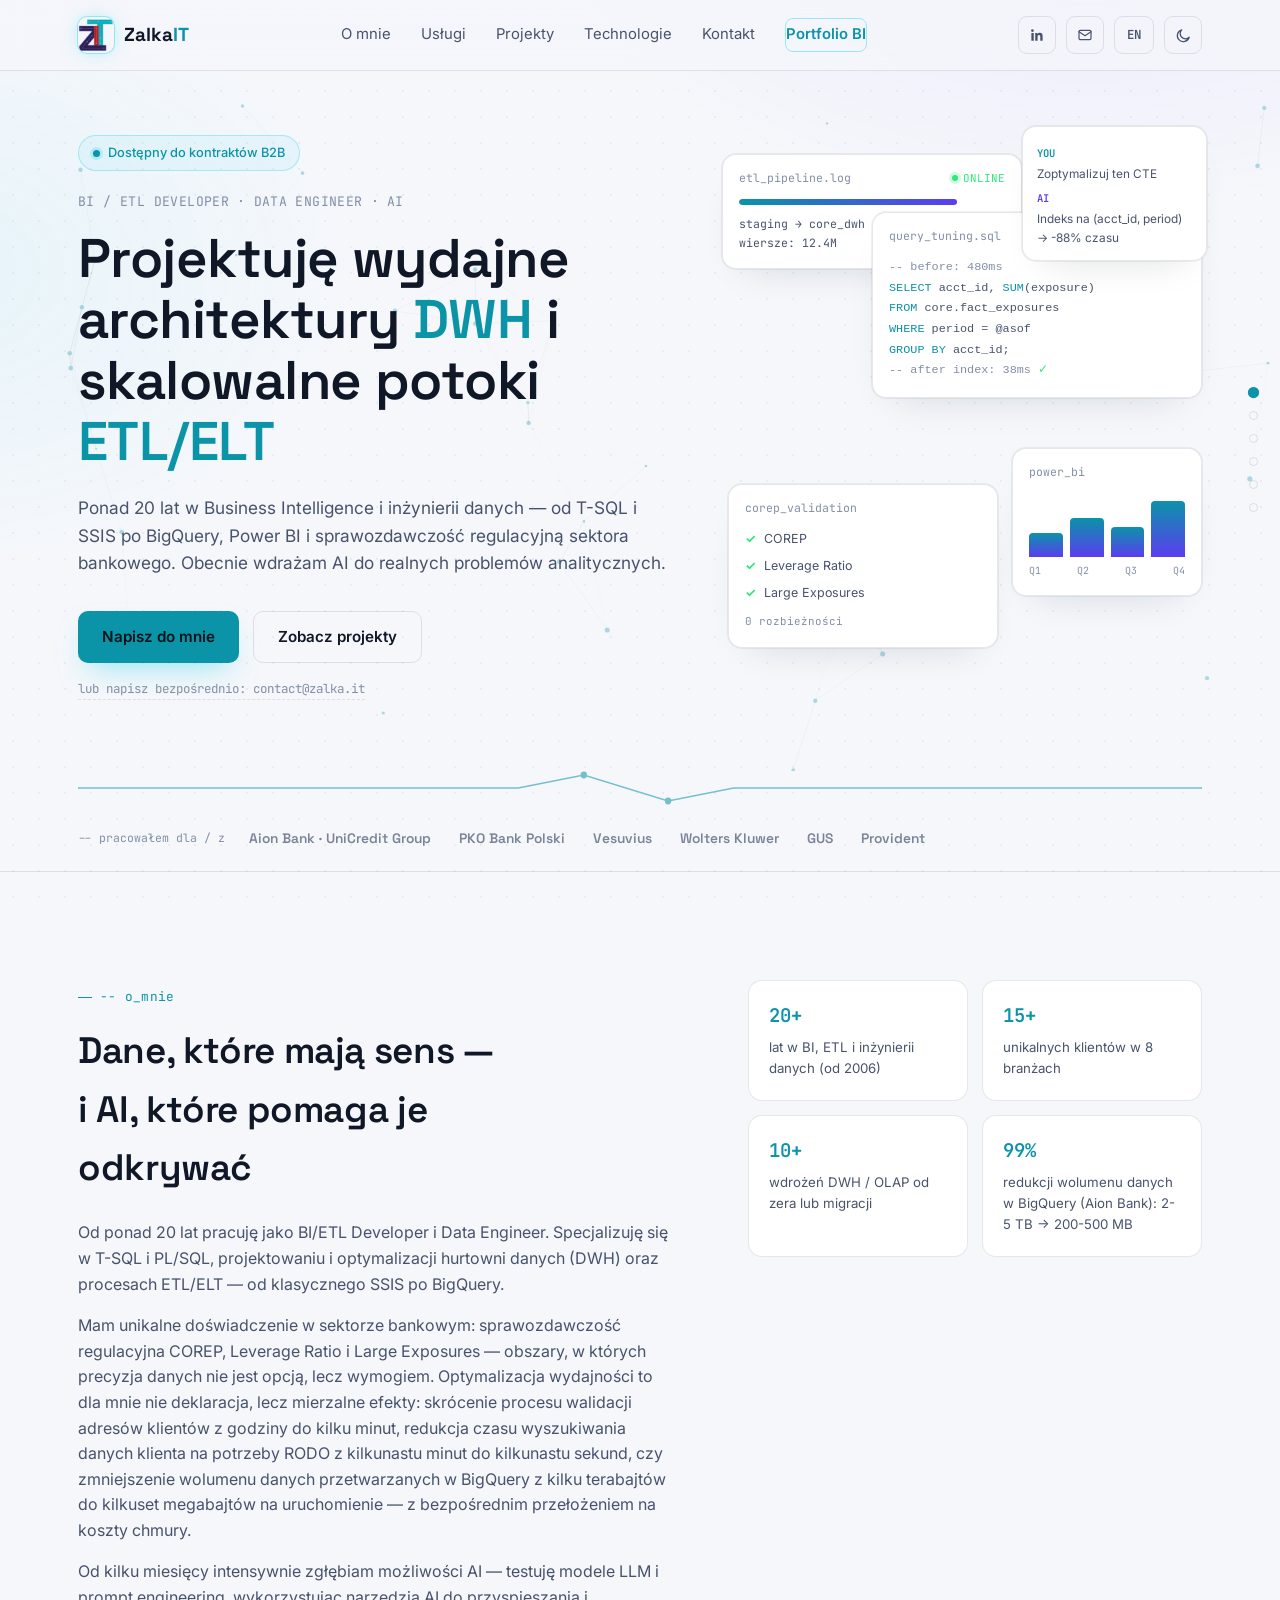
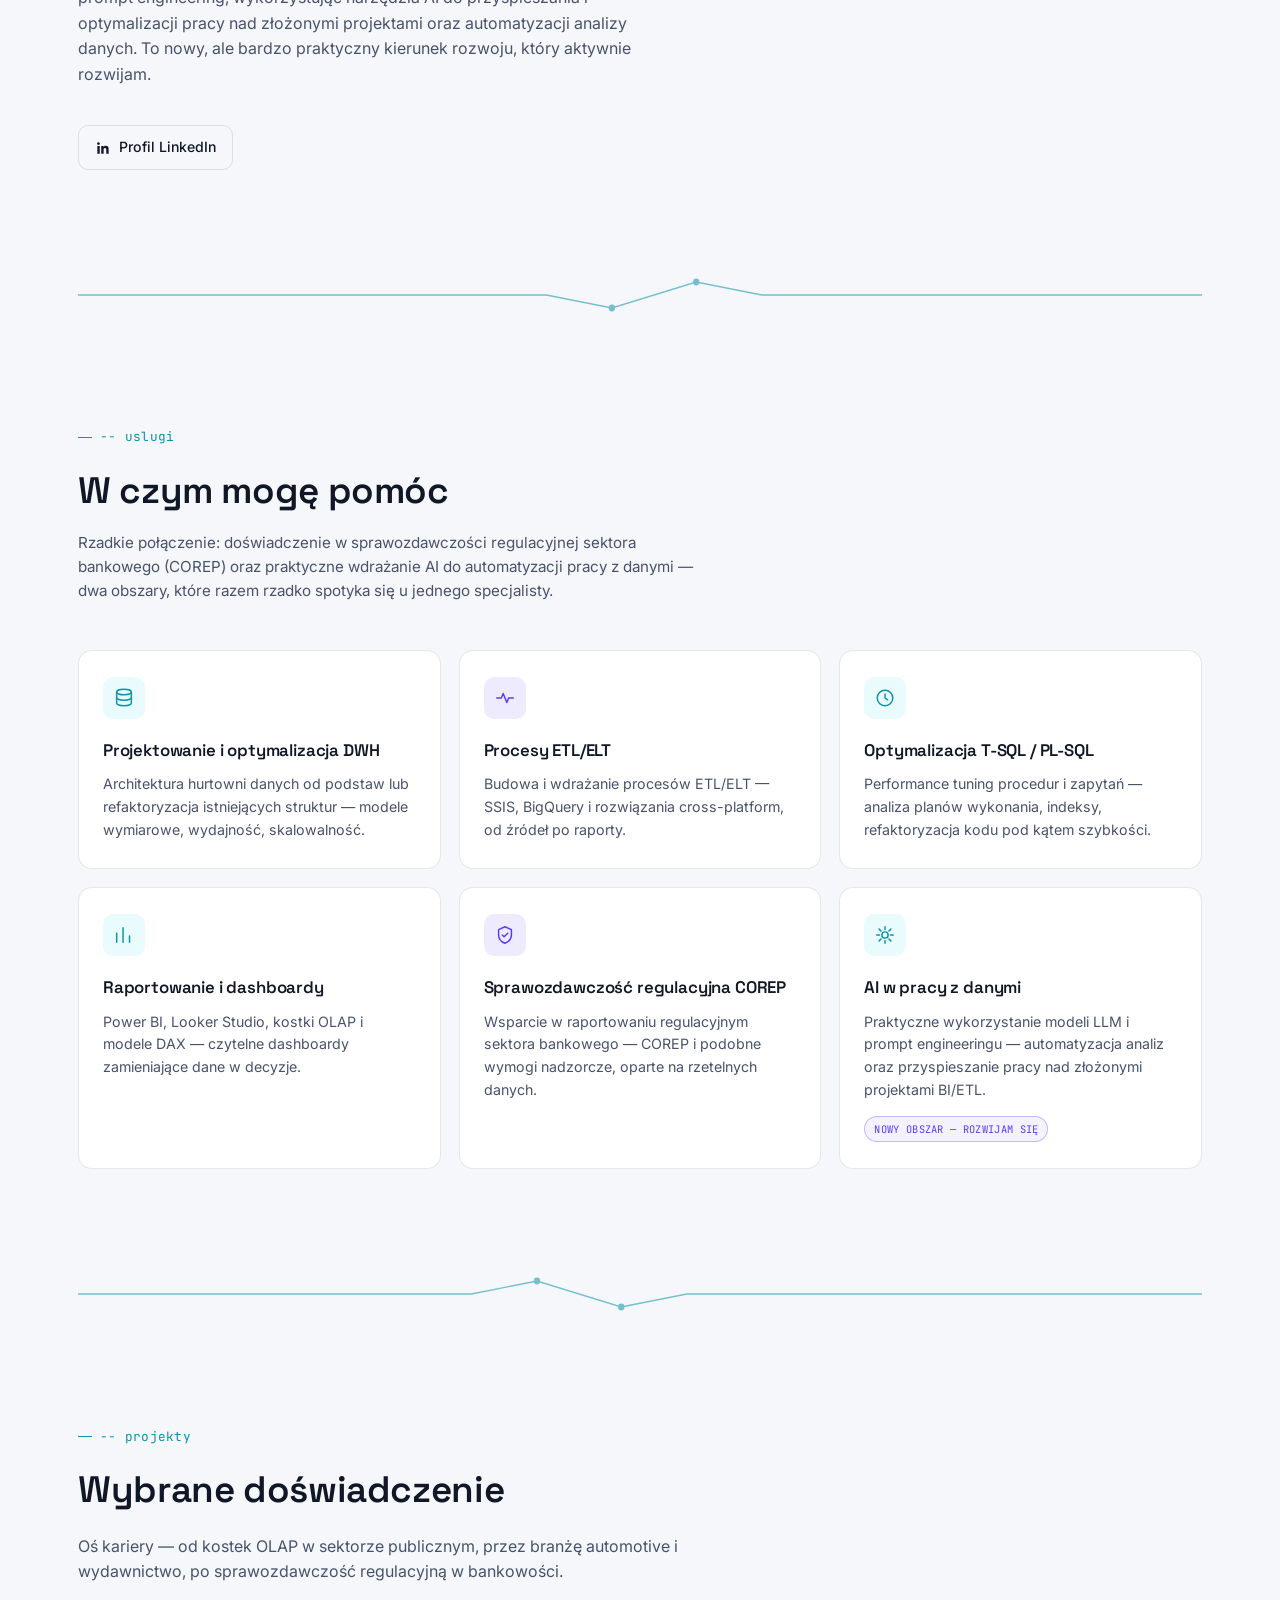
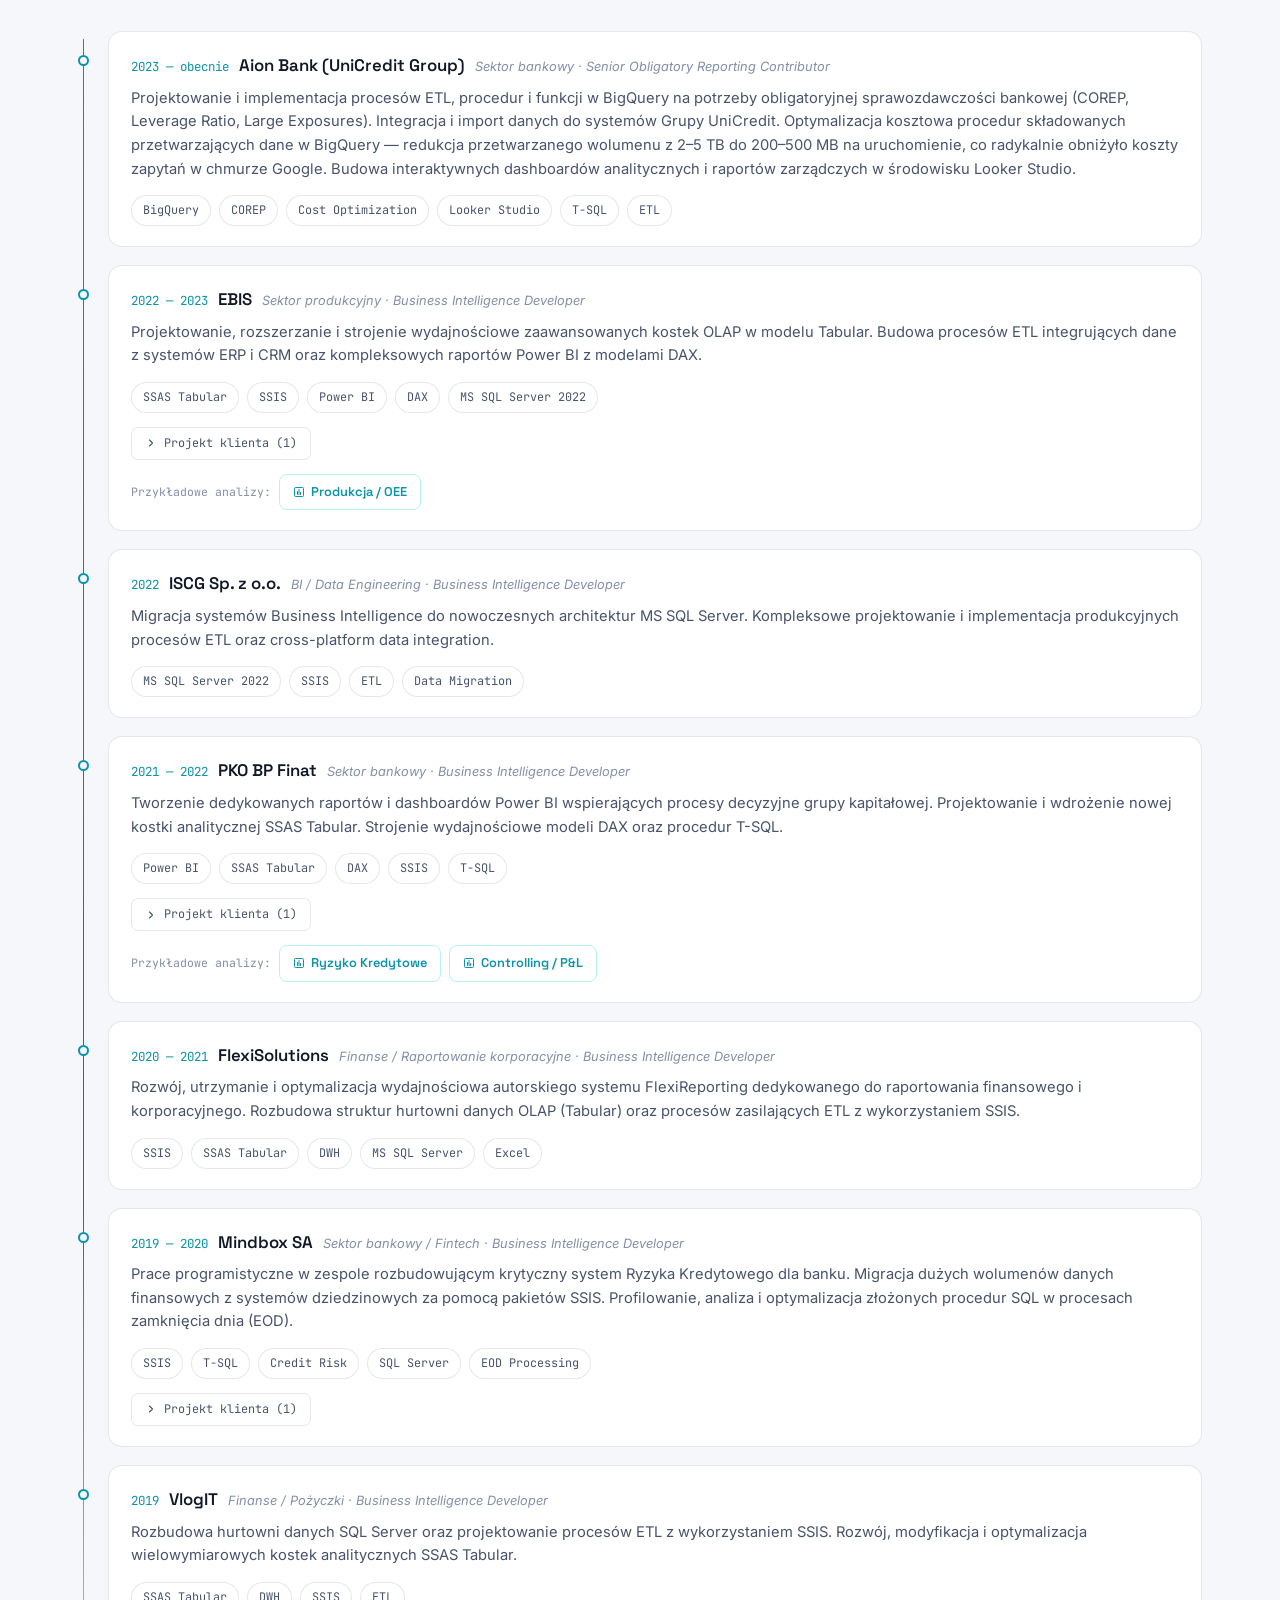
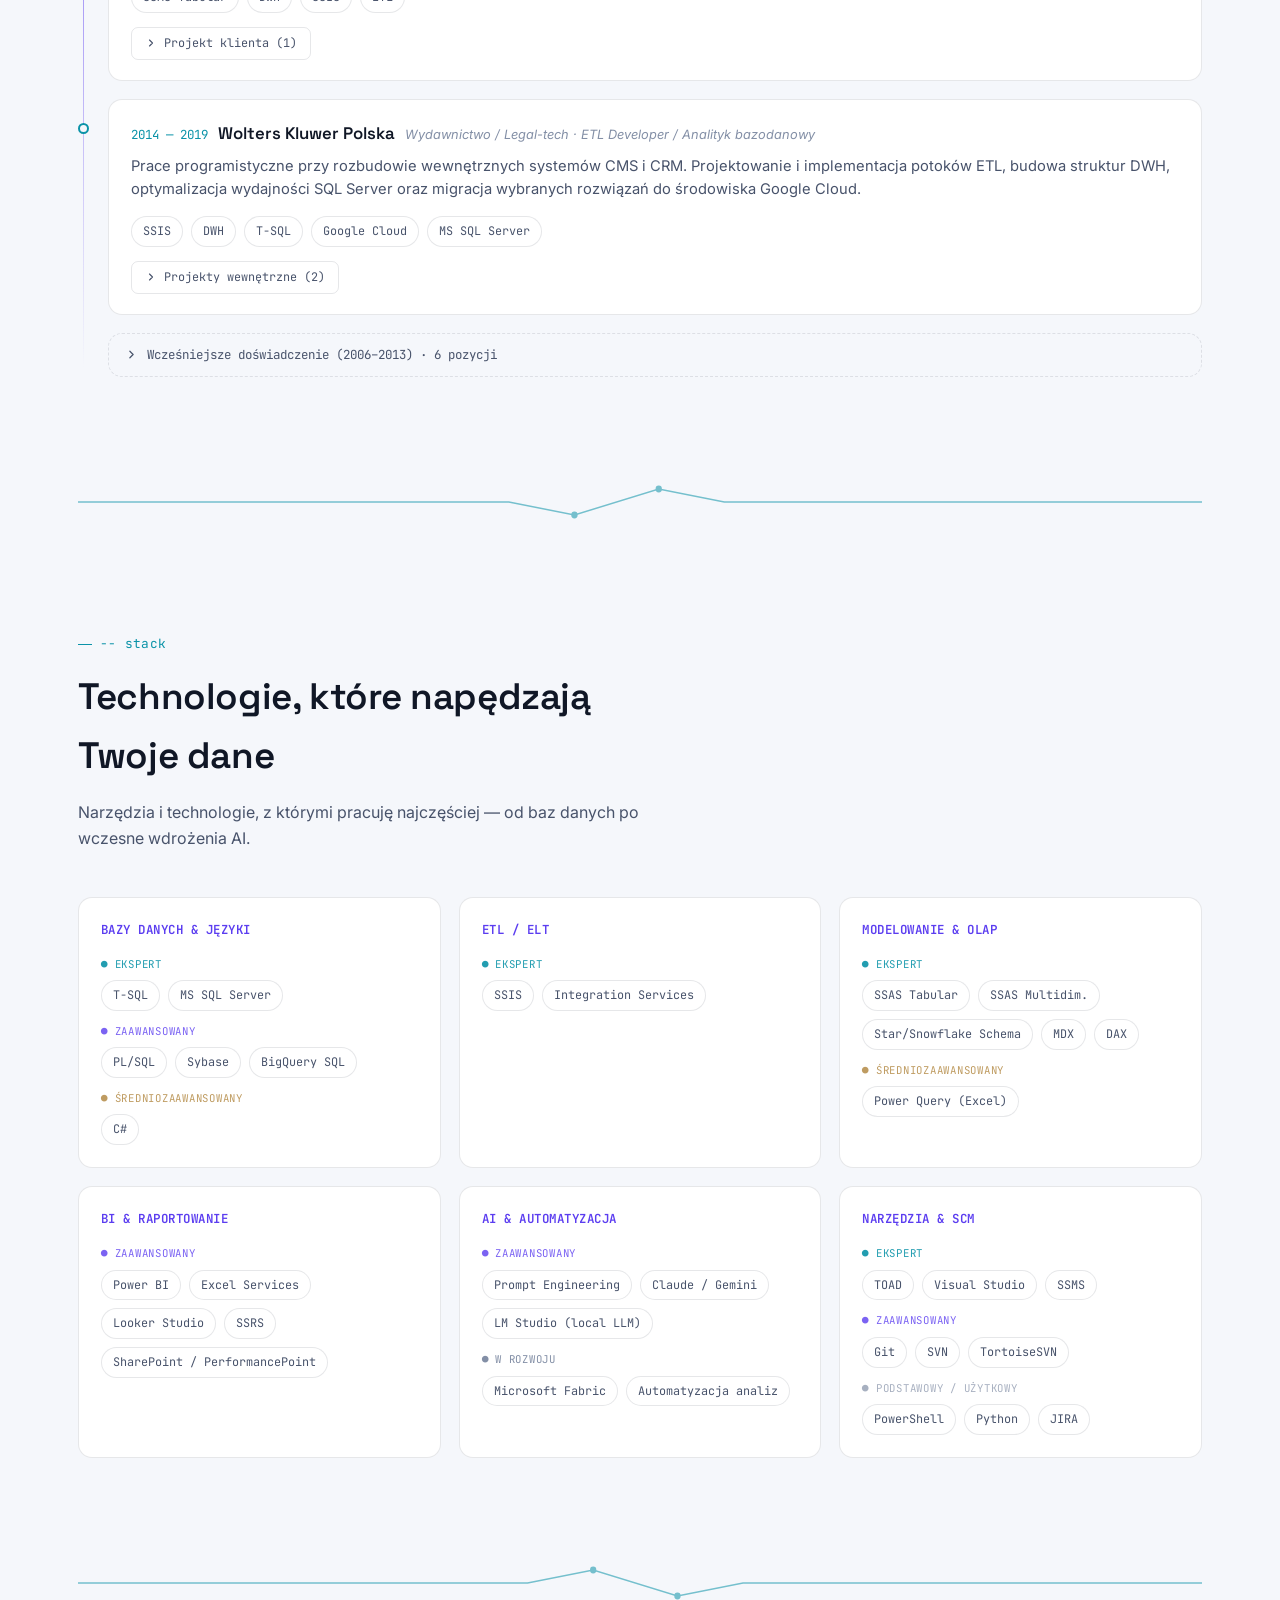
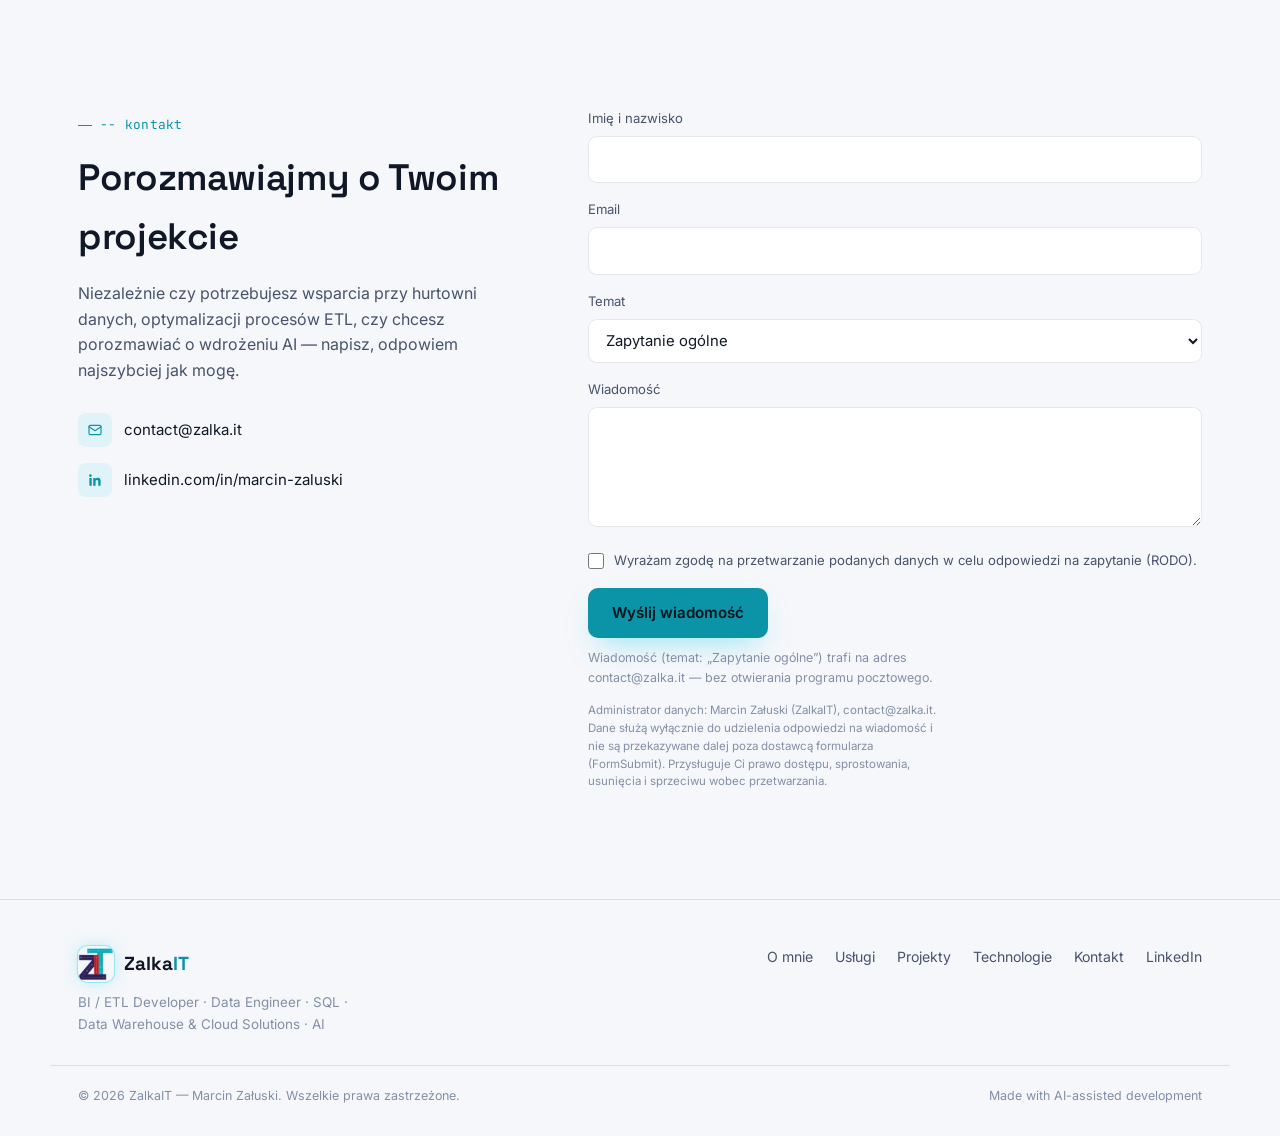
==== commit 7d3ad1b1: "logos and index" ====
--- a/index.html
+++ b/index.html
@@ -16,7 +16,8 @@
 <meta property="og:locale" content="pl_PL">
 <meta name="twitter:card" content="summary_large_image">
 
-<link rel="icon" type="image/png" href="assets/favicon-32.png">
+<link rel="icon" type="image/png" sizes="16x16" href="assets/favicon-16.png">
+<link rel="icon" type="image/png" sizes="32x32" href="assets/favicon-32.png">
 <link rel="apple-touch-icon" href="assets/apple-touch-icon.png">
 
 <link rel="preconnect" href="https://fonts.googleapis.com">
@@ -457,7 +458,7 @@
 .level-lbl{font-family:var(--font-mono);font-size:.67rem;color:var(--text-faint);text-transform:uppercase;letter-spacing:.07em;display:block;margin-bottom:7px}
 .level-lbl.exp{color:var(--cyan);opacity:.9}
 .level-lbl.adv{color:var(--violet);opacity:.8}
-.level-lbl.mid{color:var(--amber, #f5a623);opacity:.85}
+.level-lbl.mid{color:var(--gold, #b89150);opacity:.9}
 .level-lbl.basic{color:var(--text-faint);opacity:.7}
 
 /* ── FLAT CLIENT LIST (no expand needed) ── */
@@ -504,6 +505,39 @@
 .bi-cta-btn{display:inline-flex;align-items:center;gap:8px;padding:12px 22px;border-radius:9px;background:linear-gradient(90deg,#38BDF8,#818CF8);color:#04141a;font-family:'Space Grotesk',sans-serif;font-size:.9rem;font-weight:700;text-decoration:none;white-space:nowrap;transition:opacity .2s,transform .2s}
 .bi-cta-btn:hover{opacity:.88;transform:translateY(-2px)}
 
+/* ── HERO DIRECT MAIL ── */
+.hero-direct-mail{
+  display:inline-block;margin-top:16px;font-family:var(--font-mono);font-size:.78rem;
+  color:var(--text-faint);text-decoration:none;border-bottom:1px dashed var(--card-border);
+  transition:color .2s,border-color .2s;
+}
+.hero-direct-mail:hover{color:var(--cyan);border-color:var(--cyan)}
+
+/* ── WORKED WITH STRIP ── */
+.worked-strip{padding:22px 0;border-bottom:1px solid var(--card-border)}
+.worked-strip .wrap{display:flex;align-items:center;gap:24px;flex-wrap:wrap}
+.worked-label{font-size:.72rem;color:var(--text-faint);white-space:nowrap;flex-shrink:0}
+.worked-names{display:flex;gap:28px;flex-wrap:wrap;opacity:.7}
+.worked-names span{font-family:var(--font-display);font-size:.86rem;font-weight:600;color:var(--text-dim);white-space:nowrap}
+
+/* ── SERVICES POSITIONING ── */
+.svc-positioning{max-width:62ch;margin-top:10px;font-size:.95rem;color:var(--text-dim);line-height:1.6}
+
+/* ── SCROLLSPY ── */
+.scrollspy{
+  position:fixed;right:22px;top:50%;transform:translateY(-50%);z-index:40;
+  display:flex;flex-direction:column;gap:14px;
+}
+.scrollspy a{
+  width:9px;height:9px;border-radius:50%;border:1.5px solid var(--card-border);
+  display:block;transition:border-color .25s,background .25s,transform .25s;
+  position:relative;
+}
+.scrollspy a span{display:none}
+.scrollspy a:hover{transform:scale(1.3);border-color:var(--cyan)}
+.scrollspy a.active{background:var(--cyan);border-color:var(--cyan);transform:scale(1.25)}
+@media (max-width:1180px){.scrollspy{display:none}}
+
 /* ============ REVEAL ============ */
 .reveal{opacity:0;transform:translateY(18px);transition:opacity .6s ease,transform .6s ease}
 .reveal.in-view{opacity:1;transform:translateY(0)}
@@ -521,7 +555,7 @@
 <header class="nav">
   <div class="wrap">
     <a href="#main" class="brand">
-      <span class="brand-mark"><img src="assets/zt-mark-96.png" alt="ZalkaIT"></span>
+      <span class="brand-mark"><img src="assets/zt-mark-96.png" srcset="assets/zt-mark-96.png 1x, assets/zt-mark-192.png 2x" alt="ZalkaIT"></span>
       <span>Zalka<span class="it">IT</span></span>
     </a>
     <nav class="nav-links" aria-label="Sekcje strony">
@@ -538,6 +572,9 @@
     <div class="nav-actions">
       <a href="https://www.linkedin.com/in/marcin-zaluski/" target="_blank" rel="noopener" class="icon-btn" aria-label="LinkedIn">
         <svg width="16" height="16" viewBox="0 0 24 24" fill="currentColor"><path d="M20.45 20.45h-3.56v-5.58c0-1.33-.02-3.04-1.85-3.04-1.85 0-2.14 1.45-2.14 2.94v5.68H9.34V9h3.41v1.56h.05c.48-.9 1.64-1.85 3.37-1.85 3.6 0 4.27 2.37 4.27 5.45v6.29zM5.34 7.43a2.07 2.07 0 1 1 0-4.13 2.07 2.07 0 0 1 0 4.13zM7.12 20.45H3.56V9h3.56v11.45z"/></svg>
+      </a>
+      <a href="mailto:contact@zalka.it" class="icon-btn" aria-label="Email" title="contact@zalka.it">
+        <svg width="16" height="16" viewBox="0 0 24 24" fill="none" stroke="currentColor" stroke-width="1.8"><rect x="3" y="5" width="18" height="14" rx="2"/><path d="M3 7l9 6 9-6" stroke-linecap="round" stroke-linejoin="round"/></svg>
       </a>
       <button id="lang-toggle" class="icon-btn mono" aria-label="Zmień język">EN</button>
       <button id="theme-toggle" class="icon-btn" aria-label="Przełącz tryb jasny/ciemny">
@@ -557,12 +594,23 @@
       <li><a href="#tech" data-i18n="nav.tech">Technologie</a></li>
       <li><a href="#contact" data-i18n="nav.contact">Kontakt</a></li>
       <li><a href="/portfolio/bi" class="nav-portfolio" style="display:inline-flex;margin:8px 0" data-i18n="nav.portfolio">Portfolio BI</a></li>
+      <li><a href="mailto:contact@zalka.it">contact@zalka.it ✉</a></li>
       <li><a href="https://www.linkedin.com/in/marcin-zaluski/" target="_blank" rel="noopener">LinkedIn ↗</a></li>
     </ul>
   </div>
 </header>
 
 <main id="main">
+
+<nav class="scrollspy" aria-label="Nawigacja sekcji" id="scrollspy">
+  <a href="#hero" data-section="hero" aria-label="Start"><span></span></a>
+  <a href="#about" data-section="about" aria-label="O mnie"><span></span></a>
+  <a href="#services" data-section="services" aria-label="Usługi"><span></span></a>
+  <a href="#projects" data-section="projects" aria-label="Projekty"><span></span></a>
+  <a href="#tech" data-section="tech" aria-label="Technologie"><span></span></a>
+  <a href="#contact" data-section="contact" aria-label="Kontakt"><span></span></a>
+</nav>
+
 
   <!-- ============ HERO ============ -->
   <section class="hero" id="hero">
@@ -577,6 +625,7 @@
           <a href="#contact" class="btn btn-primary" data-i18n="hero.cta1">Napisz do mnie</a>
           <a href="#projects" class="btn btn-ghost" data-i18n="hero.cta2">Zobacz projekty</a>
         </div>
+        <a href="mailto:contact@zalka.it" class="hero-direct-mail" data-i18n="hero.direct">lub napisz bezpośrednio: contact@zalka.it</a>
       </div>
 
       <div class="hero-console" aria-hidden="true">
@@ -622,6 +671,21 @@
   </section>
 
   <div class="divider" aria-hidden="true"><svg viewBox="0 0 1200 34" preserveAspectRatio="none"><path d="M0,17 L470,17 L540,4 L630,30 L700,17 L1200,17"/><circle cx="540" cy="4" r="3.4"/><circle cx="630" cy="30" r="3.4"/></svg></div>
+
+  <!-- ============ WORKED WITH ============ -->
+  <section class="worked-strip" aria-label="Klienci">
+    <div class="wrap">
+      <span class="worked-label mono" data-i18n="worked.label">-- pracowałem dla / z</span>
+      <div class="worked-names">
+        <span>Aion Bank · UniCredit Group</span>
+        <span>PKO Bank Polski</span>
+        <span>Vesuvius</span>
+        <span>Wolters Kluwer</span>
+        <span>GUS</span>
+        <span>Provident</span>
+      </div>
+    </div>
+  </section>
 
   <!-- ============ ABOUT ============ -->
   <section class="section" id="about">
@@ -654,6 +718,7 @@
       <div class="svc-head reveal">
         <span class="eyebrow mono" data-i18n="services.eyebrow">-- uslugi</span>
         <h2 data-i18n="services.h2">W czym mogę pomóc</h2>
+        <p class="svc-positioning" data-i18n="services.positioning">Rzadkie połączenie: doświadczenie w sprawozdawczości regulacyjnej sektora bankowego (COREP) oraz praktyczne wdrażanie AI do automatyzacji pracy z danymi — dwa obszary, które razem rzadko spotyka się u jednego specjalisty.</p>
       </div>
       <div class="svc-grid">
 
@@ -858,7 +923,7 @@
               <div class="t-client">
                 <div class="t-client-hdr"><span class="t-client-name">Provident Polska</span><span class="t-client-period">03.2019 – 08.2019</span></div>
                 <p data-i18n="proj.vlogit.client">Rozbudowa hurtowni danych i procesów ETL dla firmy finansowej z sektora pożyczkowego — projektowanie i wdrażanie nowych pakietów SSIS. Współudział w optymalizacji mechanizmu wyszukiwania i walidacji adresów klientów, obejmującej korektę błędnie wprowadzonych danych adresowych w procesach ETL oraz jednoznaczne dopasowywanie adresów przy wyszukiwaniu. Efekt: skrócenie czasu przetwarzania z ok. godziny do kilku minut.</p>
-                <div class="t-tags"><span class="pill">SSAS Tabular</span><span class="pill">SSIS</span><span class="pill">DWH</span><span class="pill">SQL Server</span></div>
+                <div class="t-tags"><span class="pill">SSAS Tabular</span><span class="pill">SSIS</span><span class="pill">DWH</span><span class="pill">SQL Server</span><span class="pill">Performance Tuning</span><span class="pill">Data Quality</span></div>
               </div>
             </div>
           </div>
@@ -887,7 +952,7 @@
               <div class="t-client">
                 <div class="t-client-hdr"><span class="t-client-name">System CRM / ETL</span><span class="t-client-period">2014 – 2016</span></div>
                 <p data-i18n="proj.wk.crm">Projektowanie, implementacja i optymalizacja procesów ETL zasilających systemy CRM firmy. Usprawnienie działania codziennych zadań przetwarzania danych — eliminacja zakleszczeń (deadlocków) oraz wdrożenie obsługi błędów w przetwarzaniu dziennym. Optymalizacja procesu wyszukiwania i usuwania danych klienta na potrzeby RODO dla oddziału niemieckiego — skrócenie czasu pełnego odnalezienia powiązanych danych klienta (zależności w systemie CRM) z kilkunastu minut do kilkunastu sekund. Migracja wybranych komponentów do środowiska Google Cloud.</p>
-                <div class="t-tags"><span class="pill">MS SQL Server 2008R2</span><span class="pill">SSIS</span><span class="pill">Google Cloud</span></div>
+                <div class="t-tags"><span class="pill">MS SQL Server 2008R2</span><span class="pill">SSIS</span><span class="pill">Google Cloud</span><span class="pill">Performance Tuning</span><span class="pill">Data Quality</span></div>
               </div>
             </div>
           </div>
@@ -1167,7 +1232,7 @@
 <footer class="footer">
   <div class="wrap">
     <div class="footer-brand">
-      <a href="#main" class="brand"><span class="brand-mark"><img src="assets/zt-mark-96.png" alt="ZalkaIT"></span><span>Zalka<span class="it">IT</span></span></a>
+      <a href="#main" class="brand"><span class="brand-mark"><img src="assets/zt-mark-96.png" srcset="assets/zt-mark-96.png 1x, assets/zt-mark-192.png 2x" alt="ZalkaIT"></span><span>Zalka<span class="it">IT</span></span></a>
       <p data-i18n="footer.tagline">BI / ETL Developer · Data Engineer · SQL · Data Warehouse &amp; Cloud Solutions · AI</p>
     </div>
     <nav class="footer-links" aria-label="Stopka — sekcje">
@@ -1207,7 +1272,7 @@
       "hero.badge":"Dostępny do kontraktów B2B",
       "hero.h1":'Projektuję wydajne architektury <span class="accent">DWH</span> i skalowalne potoki <span class="accent">ETL/ELT</span>',
       "hero.lead":"Ponad 20 lat w Business Intelligence i inżynierii danych — od T-SQL i SSIS po BigQuery, Power BI i sprawozdawczość regulacyjną sektora bankowego. Obecnie wdrażam AI do realnych problemów analitycznych.",
-      "hero.cta1":"Napisz do mnie","hero.cta2":"Zobacz projekty",
+      "hero.cta1":"Napisz do mnie","hero.cta2":"Zobacz projekty","hero.direct":"lub napisz bezpośrednio: contact@zalka.it",
       "hero.console.corep":"0 rozbieżności",
       "hero.console.q":"Zoptymalizuj ten CTE",
       "hero.console.a":"Indeks na (acct_id, period) → -88% czasu",
@@ -1221,7 +1286,7 @@
       "about.stat2":"redukcji wolumenu danych w BigQuery (Aion Bank): 2-5 TB → 200-500 MB",
       "about.stat3":"BigQuery, SSIS, Power BI, OLAP/DAX",
       "about.stat4":"Prompt engineering w codziennej pracy z danymi",
-      "services.eyebrow":"-- uslugi","services.h2":"W czym mogę pomóc",
+      "services.eyebrow":"-- uslugi","services.h2":"W czym mogę pomóc","services.positioning":"Rzadkie połączenie: doświadczenie w sprawozdawczości regulacyjnej sektora bankowego (COREP) oraz praktyczne wdrażanie AI do automatyzacji pracy z danymi — dwa obszary, które razem rzadko spotyka się u jednego specjalisty.",
       "services.c1.title":"Projektowanie i optymalizacja DWH",
       "services.c1.desc":"Architektura hurtowni danych od podstaw lub refaktoryzacja istniejących struktur — modele wymiarowe, wydajność, skalowalność.",
       "services.c2.title":"Procesy ETL/ELT",
@@ -1257,6 +1322,8 @@
       "about.stat4":"wdrożeń DWH / OLAP od zera lub migracji",
       "projects.early":"Wcześniejsze doświadczenie (2006–2013) · 6 pozycji",
       "level.exp":"● Ekspert","level.adv":"● Zaawansowany","level.mid":"● Średniozaawansowany","level.basic":"● Podstawowy / użytkowy","level.dev":"● W rozwoju",
+      "hero.console.pipeline.rows":"<span>wiersze: 12.4M</span><span>błędy: 0</span>",
+      "worked.label":"-- pracowałem dla / z",
       "proj.chips.label":"Przykładowe analizy:",
       "proj.aion.ind":"Sektor bankowy · Senior Obligatory Reporting Contributor",
       "proj.aion.desc":"Projektowanie i implementacja procesów ETL, procedur i funkcji w BigQuery na potrzeby obligatoryjnej sprawozdawczości bankowej (COREP, Leverage Ratio, Large Exposures). Integracja i import danych do systemów Grupy UniCredit. Optymalizacja kosztowa procedur składowanych przetwarzających dane w BigQuery — redukcja przetwarzanego wolumenu z 2–5 TB do 200–500 MB na uruchomienie, co radykalnie obniżyło koszty zapytań w chmurze Google. Budowa interaktywnych dashboardów analitycznych i raportów zarządczych w środowisku Looker Studio.",
@@ -1340,7 +1407,7 @@
       "hero.badge":"Available for B2B contracts",
       "hero.h1":'I design high-performance <span class="accent">DWH</span> architectures and scalable <span class="accent">ETL/ELT</span> pipelines',
       "hero.lead":"20+ years in Business Intelligence and data engineering — from T-SQL and SSIS to BigQuery, Power BI, and regulatory reporting for the banking sector. Currently applying AI to real analytical problems.",
-      "hero.cta1":"Get in touch","hero.cta2":"View projects",
+      "hero.cta1":"Get in touch","hero.cta2":"View projects","hero.direct":"or email directly: contact@zalka.it",
       "hero.console.corep":"0 discrepancies",
       "hero.console.q":"Optimize this CTE",
       "hero.console.a":"Index on (acct_id, period) → -88% time",
@@ -1354,7 +1421,7 @@
       "about.stat2":"BigQuery data volume reduction (Aion Bank): 2-5 TB → 200-500 MB",
       "about.stat3":"BigQuery, SSIS, Power BI, OLAP/DAX",
       "about.stat4":"Prompt engineering in everyday data work",
-      "services.eyebrow":"-- services","services.h2":"What I can help with",
+      "services.eyebrow":"-- services","services.h2":"What I can help with","services.positioning":"A rare combination: experience in banking-sector regulatory reporting (COREP) alongside hands-on AI implementation for data-workflow automation — two areas you don't often find together in a single specialist.",
       "services.c1.title":"Data Warehouse design & optimization",
       "services.c1.desc":"DWH architecture from scratch or refactoring existing structures — dimensional models, performance, scalability.",
       "services.c2.title":"ETL/ELT pipelines",
@@ -1390,6 +1457,8 @@
       "about.stat4":"DWH / OLAP builds from scratch or migrations",
       "projects.early":"Earlier experience (2006–2013) · 6 positions",
       "level.exp":"● Expert","level.adv":"● Advanced","level.mid":"● Intermediate","level.basic":"● Basic / functional","level.dev":"● In progress",
+      "hero.console.pipeline.rows":"<span>rows: 12.4M</span><span>errors: 0</span>",
+      "worked.label":"-- worked with",
       "proj.chips.label":"Live demos:",
       "proj.aion.ind":"Banking sector · Senior Obligatory Reporting Contributor",
       "proj.aion.desc":"Designing and implementing ETL processes, procedures and functions in BigQuery for mandatory bank regulatory reporting (COREP, Leverage Ratio, Large Exposures). Integrating and importing data into UniCredit Group systems. Cost optimization of stored procedures processing data in BigQuery — reducing processed volume from 2–5 TB down to 200–500 MB per run, drastically lowering Google Cloud query costs. Building interactive analytical dashboards and management reports in Looker Studio.",
@@ -1469,7 +1538,7 @@
     }
   };
 
-  var htmlKeys = { "hero.h1": true };
+  var htmlKeys = { "hero.h1": true, "hero.console.pipeline.rows": true };
 
   function applyI18n(lang){
     var nodes = document.querySelectorAll('[data-i18n]');
@@ -1747,6 +1816,29 @@
     else { block.setAttribute('hidden',''); }
   };
 
+  /* ============ SCROLLSPY ============ */
+  (function(){
+    var spy = document.getElementById('scrollspy');
+    if(!spy) return;
+    var links = spy.querySelectorAll('a');
+    var sections = ['hero','about','services','projects','tech','contact']
+      .map(function(id){ return document.getElementById(id); })
+      .filter(Boolean);
+    if('IntersectionObserver' in window){
+      var spyObserver = new IntersectionObserver(function(entries){
+        entries.forEach(function(entry){
+          if(entry.isIntersecting){
+            var id = entry.target.id;
+            links.forEach(function(a){
+              a.classList.toggle('active', a.getAttribute('data-section') === id);
+            });
+          }
+        });
+      }, { rootMargin: '-45% 0px -45% 0px', threshold: 0 });
+      sections.forEach(function(s){ spyObserver.observe(s); });
+    }
+  })();
+
 })();
 </script>
 </body>
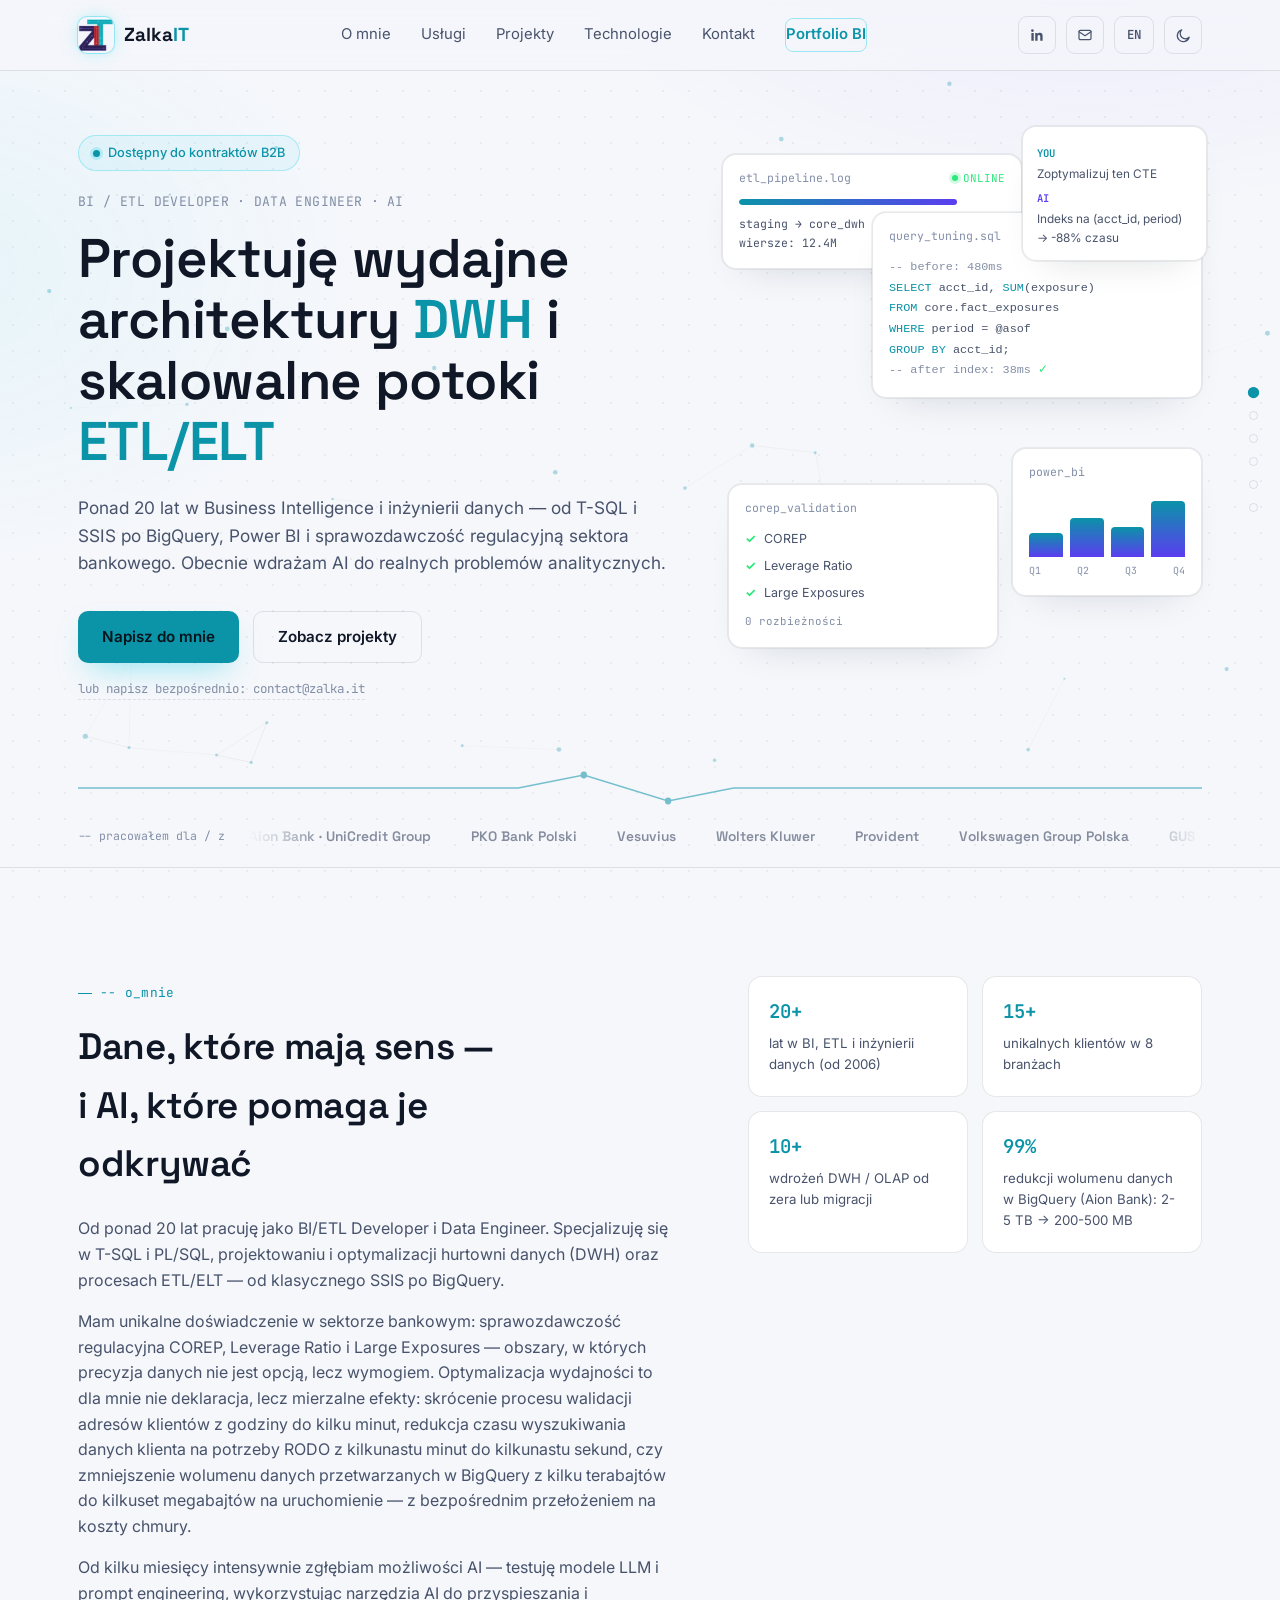
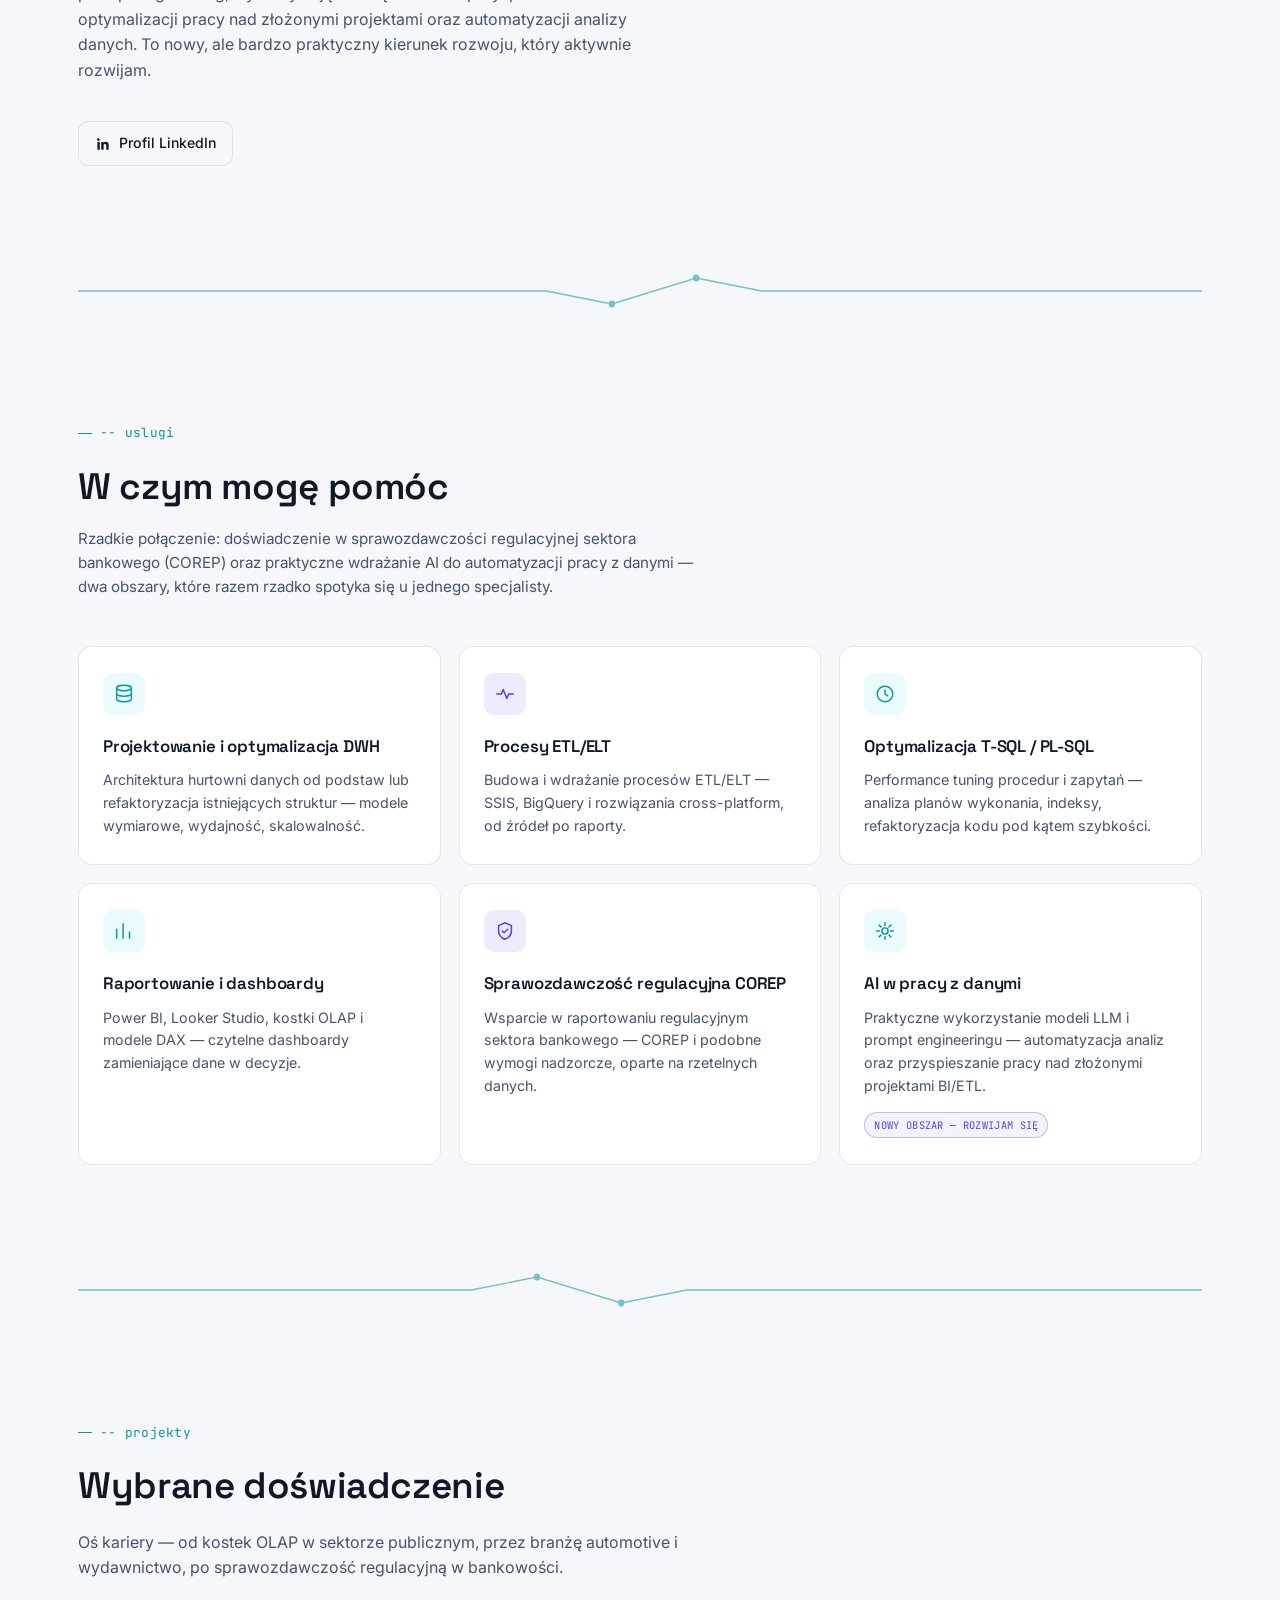
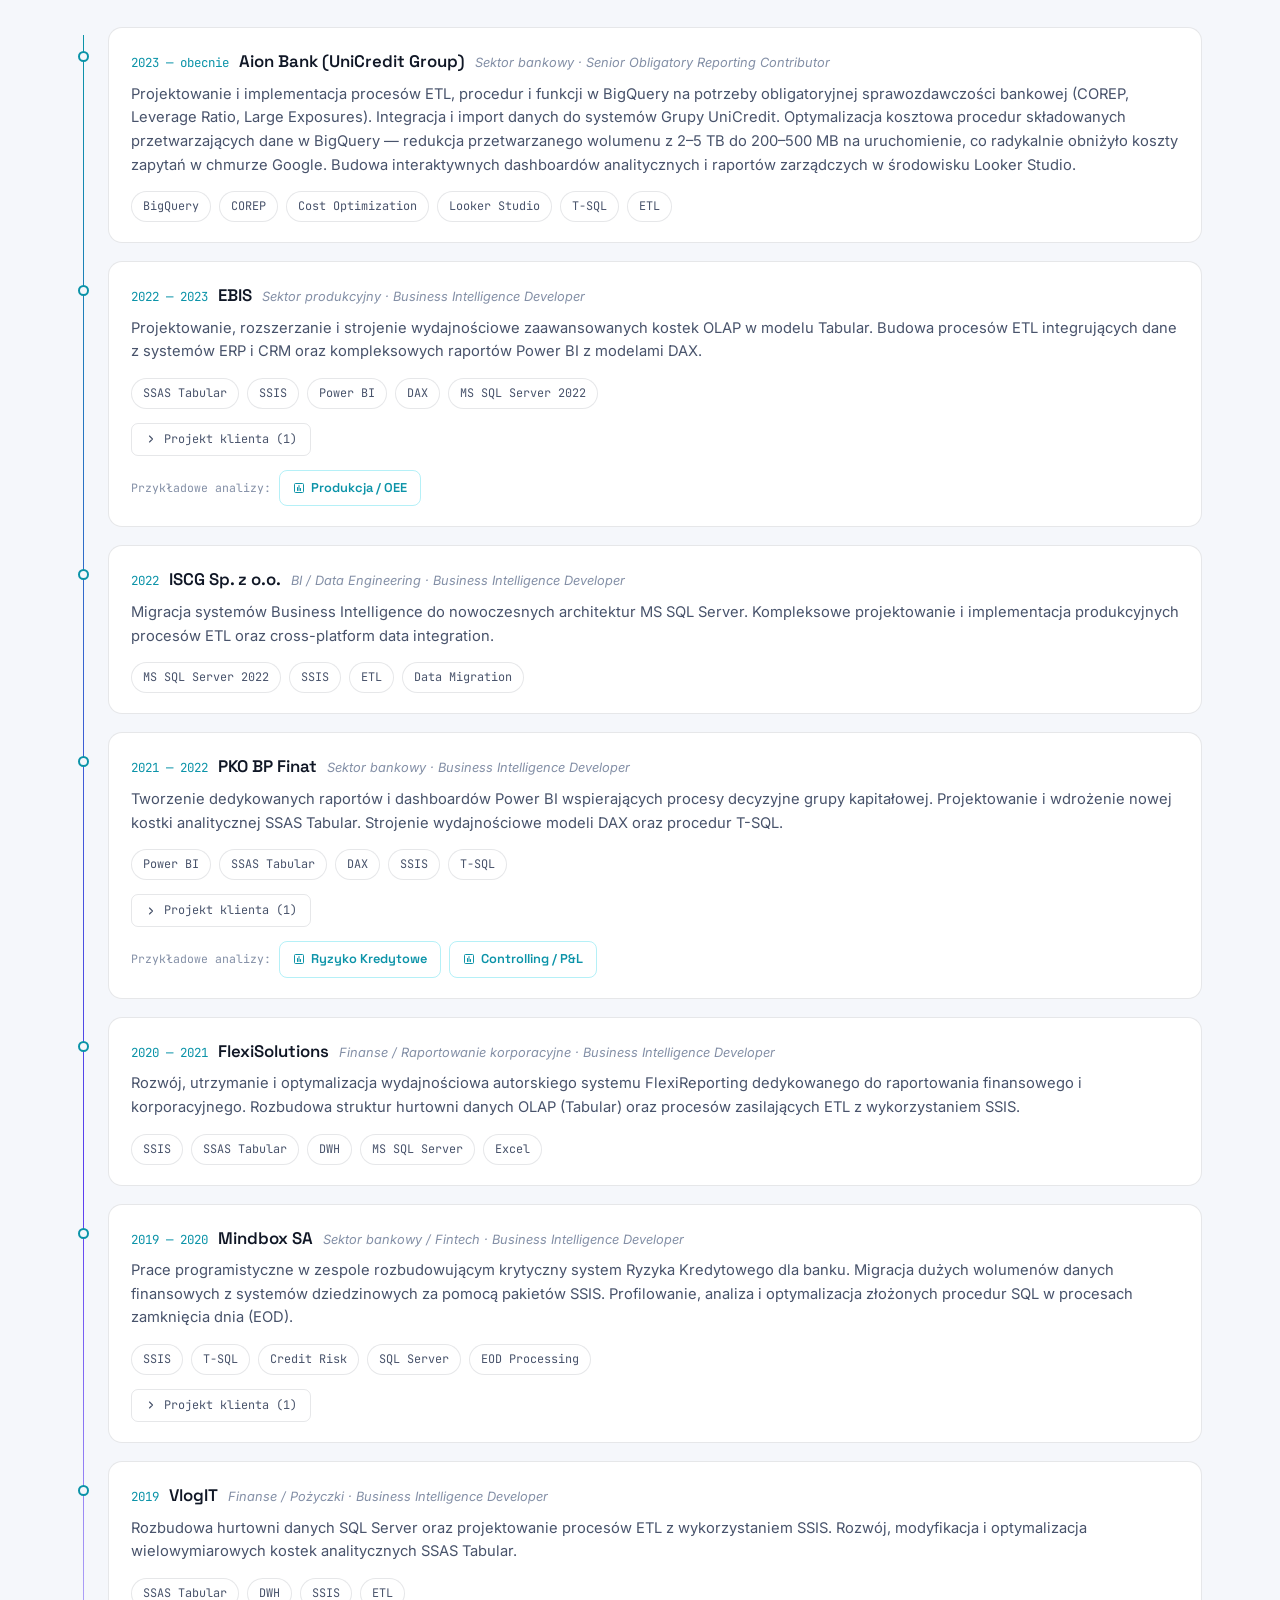
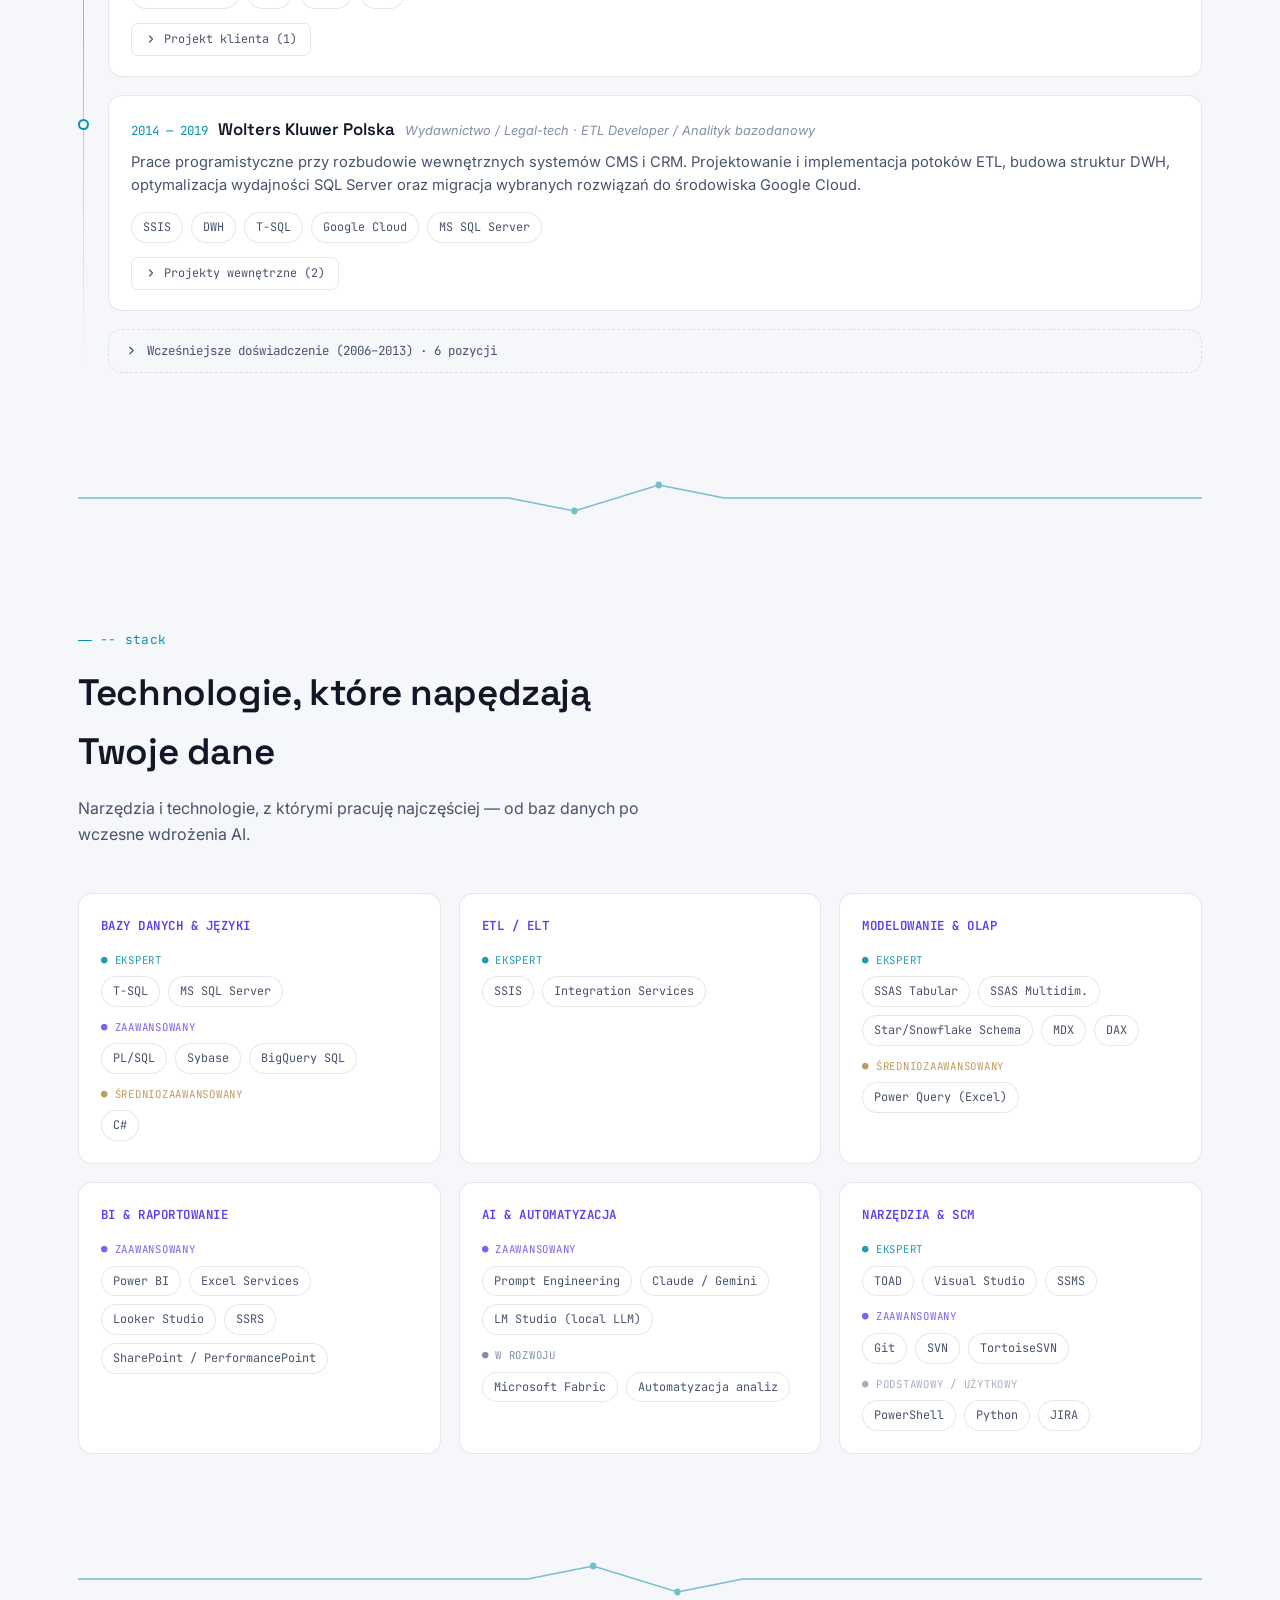
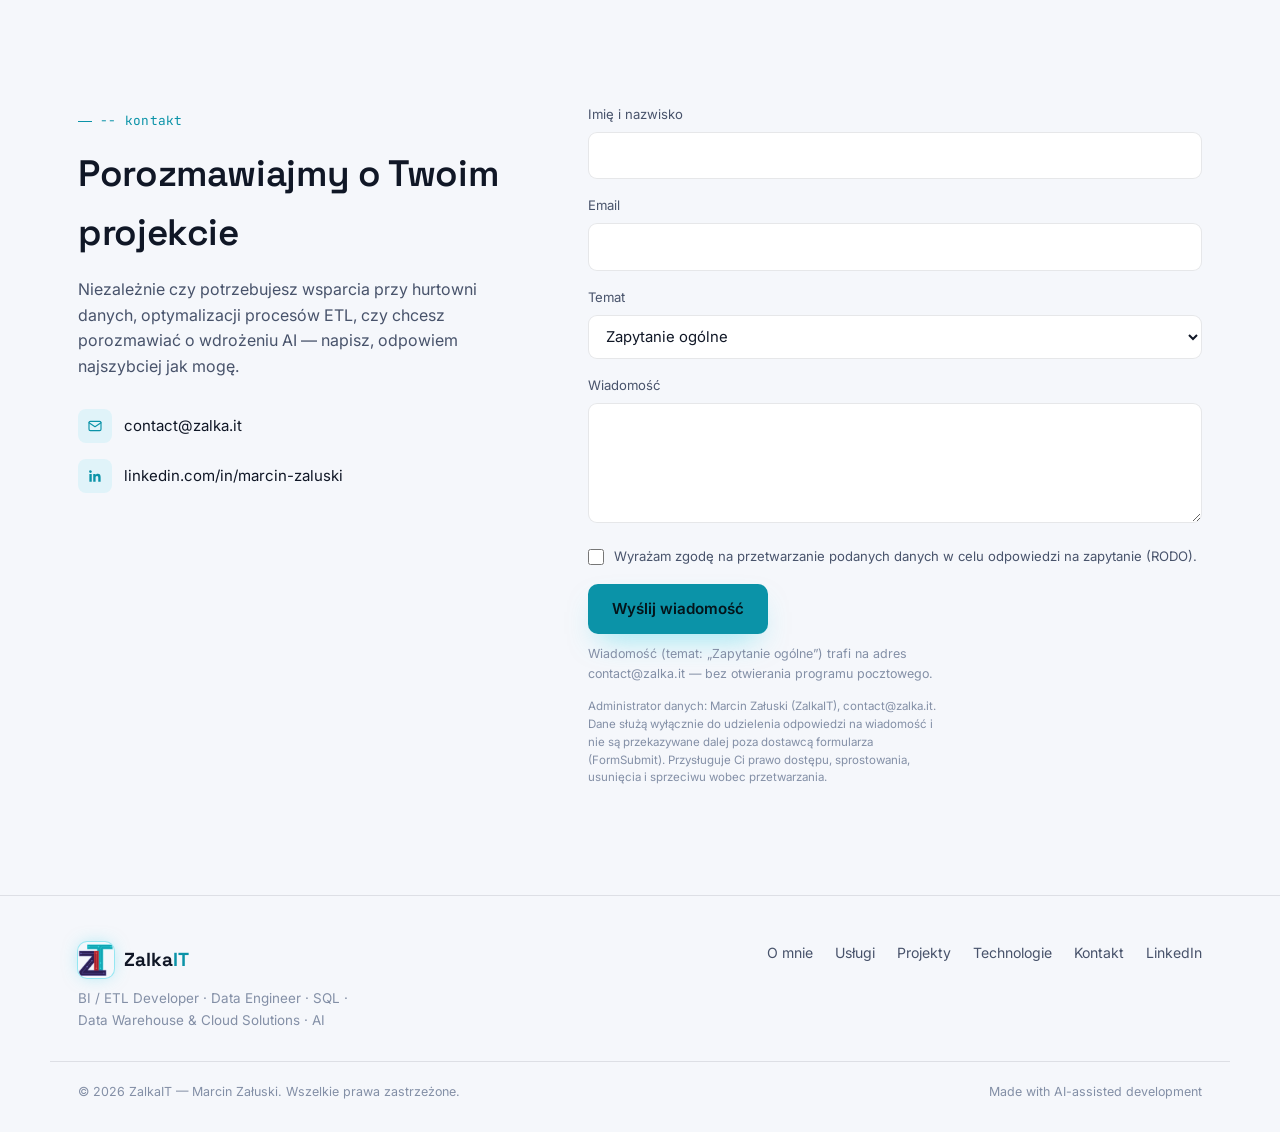
==== commit 2e3837c1: "Update index.html" ====
--- a/index.html
+++ b/index.html
@@ -513,12 +513,30 @@
 }
 .hero-direct-mail:hover{color:var(--cyan);border-color:var(--cyan)}
 
-/* ── WORKED WITH STRIP ── */
-.worked-strip{padding:22px 0;border-bottom:1px solid var(--card-border)}
-.worked-strip .wrap{display:flex;align-items:center;gap:24px;flex-wrap:wrap}
+/* ── WORKED WITH STRIP (marquee) ── */
+.worked-strip{padding:20px 0;border-bottom:1px solid var(--card-border);overflow:hidden}
+.worked-strip .wrap{display:flex;align-items:center;gap:24px}
 .worked-label{font-size:.72rem;color:var(--text-faint);white-space:nowrap;flex-shrink:0}
-.worked-names{display:flex;gap:28px;flex-wrap:wrap;opacity:.7}
-.worked-names span{font-family:var(--font-display);font-size:.86rem;font-weight:600;color:var(--text-dim);white-space:nowrap}
+.worked-marquee{
+  overflow:hidden;flex:1;position:relative;
+  -webkit-mask-image:linear-gradient(90deg,transparent,#000 8%,#000 92%,transparent);
+  mask-image:linear-gradient(90deg,transparent,#000 8%,#000 92%,transparent);
+}
+.worked-track{
+  display:flex;gap:40px;width:max-content;
+  animation:worked-scroll 42s linear infinite;
+}
+.worked-strip:hover .worked-track{animation-play-state:paused}
+.worked-track span{
+  font-family:var(--font-display);font-size:.86rem;font-weight:600;
+  color:var(--text-dim);white-space:nowrap;opacity:.65;flex-shrink:0;
+}
+@keyframes worked-scroll{from{transform:translateX(0)}to{transform:translateX(-50%)}}
+@media (prefers-reduced-motion:reduce){
+  .worked-track{animation:none;flex-wrap:wrap;width:auto}
+  .worked-marquee{-webkit-mask-image:none;mask-image:none;overflow:visible}
+}
+@media (max-width:640px){.worked-label{display:none}}
 
 /* ── SERVICES POSITIONING ── */
 .svc-positioning{max-width:62ch;margin-top:10px;font-size:.95rem;color:var(--text-dim);line-height:1.6}
@@ -676,13 +694,41 @@
   <section class="worked-strip" aria-label="Klienci">
     <div class="wrap">
       <span class="worked-label mono" data-i18n="worked.label">-- pracowałem dla / z</span>
-      <div class="worked-names">
+      <div class="worked-marquee">
+        <div class="worked-track">
         <span>Aion Bank · UniCredit Group</span>
         <span>PKO Bank Polski</span>
         <span>Vesuvius</span>
         <span>Wolters Kluwer</span>
+        <span>Provident</span>
+        <span>Volkswagen Group Polska</span>
         <span>GUS</span>
+        <span>Teva</span>
+        <span>Zentiva</span>
+        <span>Sanofi-Aventis</span>
+        <span>AstraZeneca</span>
+        <span>Bayer</span>
+        <span>Adamed</span>
+        <span>Polpharma</span>
+        <span>Empik</span>
+        <span>CNC Apteki</span>
+        <span>Aion Bank · UniCredit Group</span>
+        <span>PKO Bank Polski</span>
+        <span>Vesuvius</span>
+        <span>Wolters Kluwer</span>
         <span>Provident</span>
+        <span>Volkswagen Group Polska</span>
+        <span>GUS</span>
+        <span>Teva</span>
+        <span>Zentiva</span>
+        <span>Sanofi-Aventis</span>
+        <span>AstraZeneca</span>
+        <span>Bayer</span>
+        <span>Adamed</span>
+        <span>Polpharma</span>
+        <span>Empik</span>
+        <span>CNC Apteki</span>
+        </div>
       </div>
     </div>
   </section>
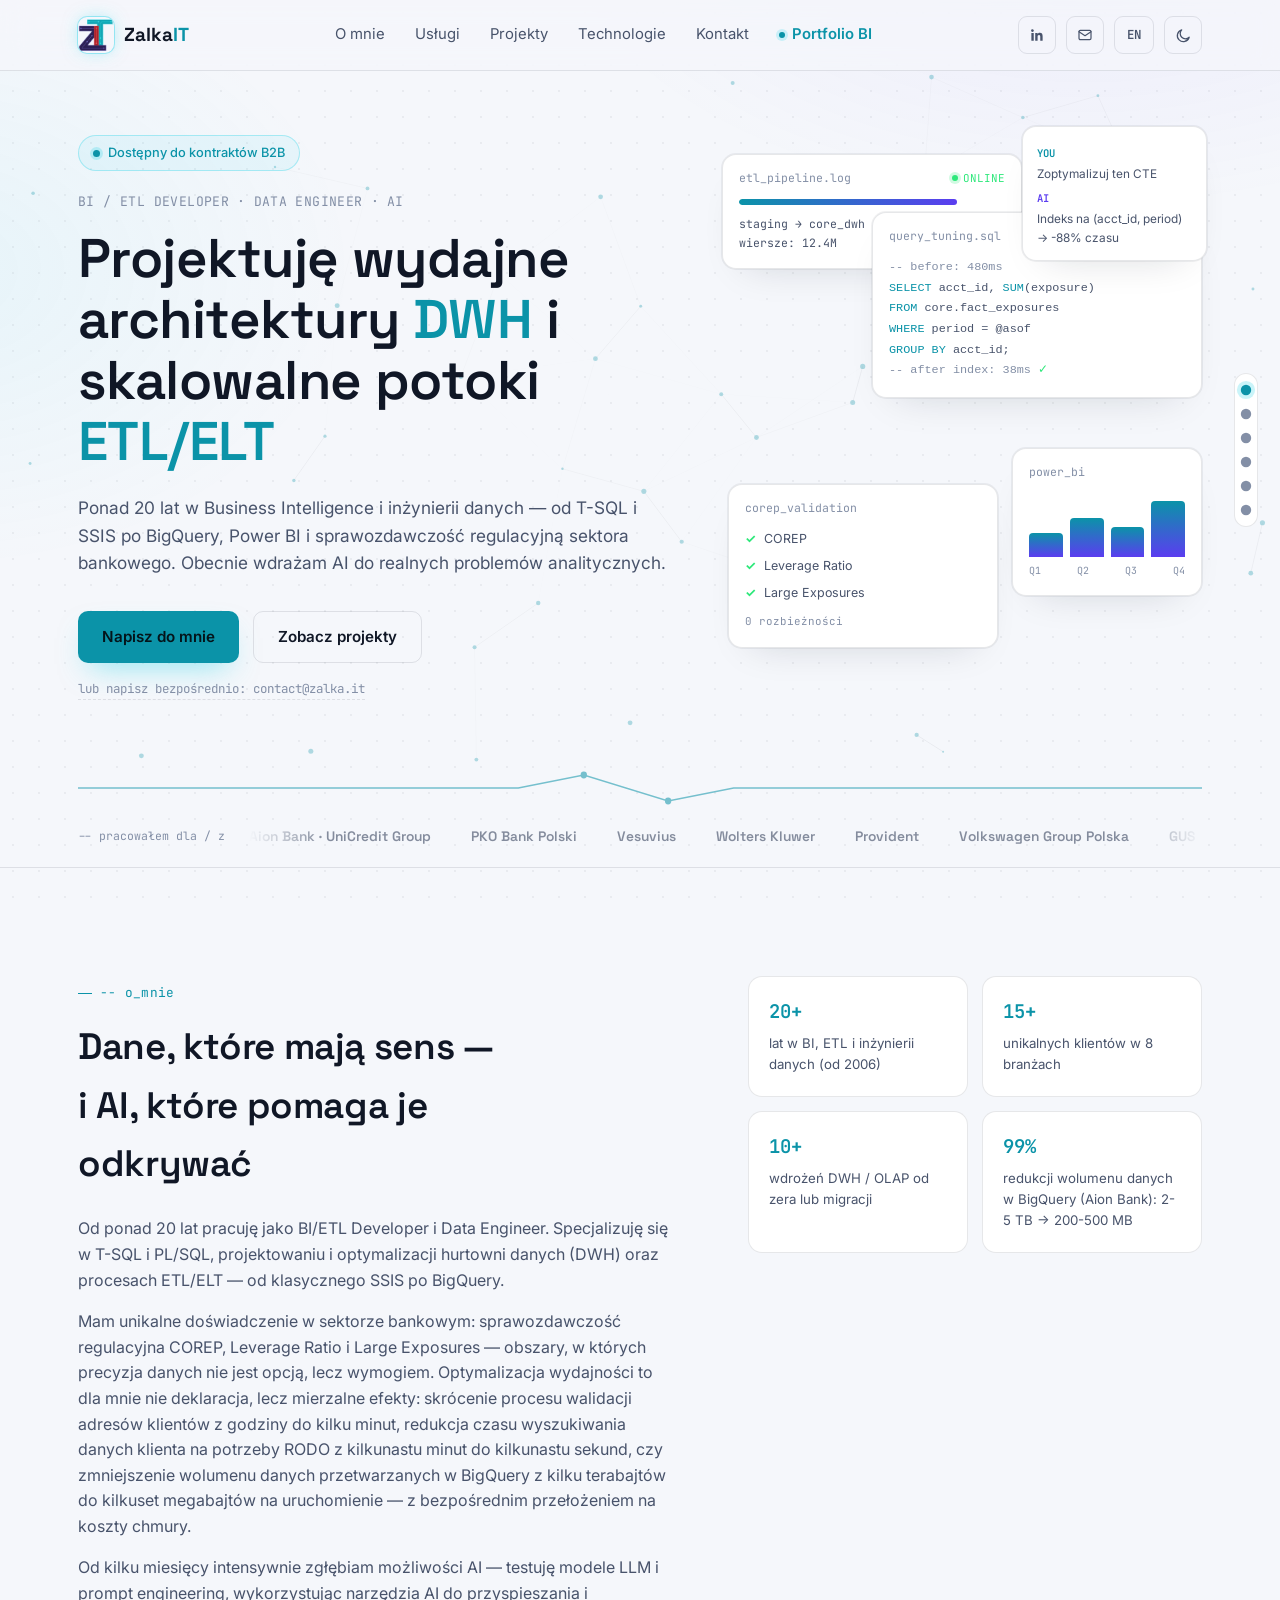
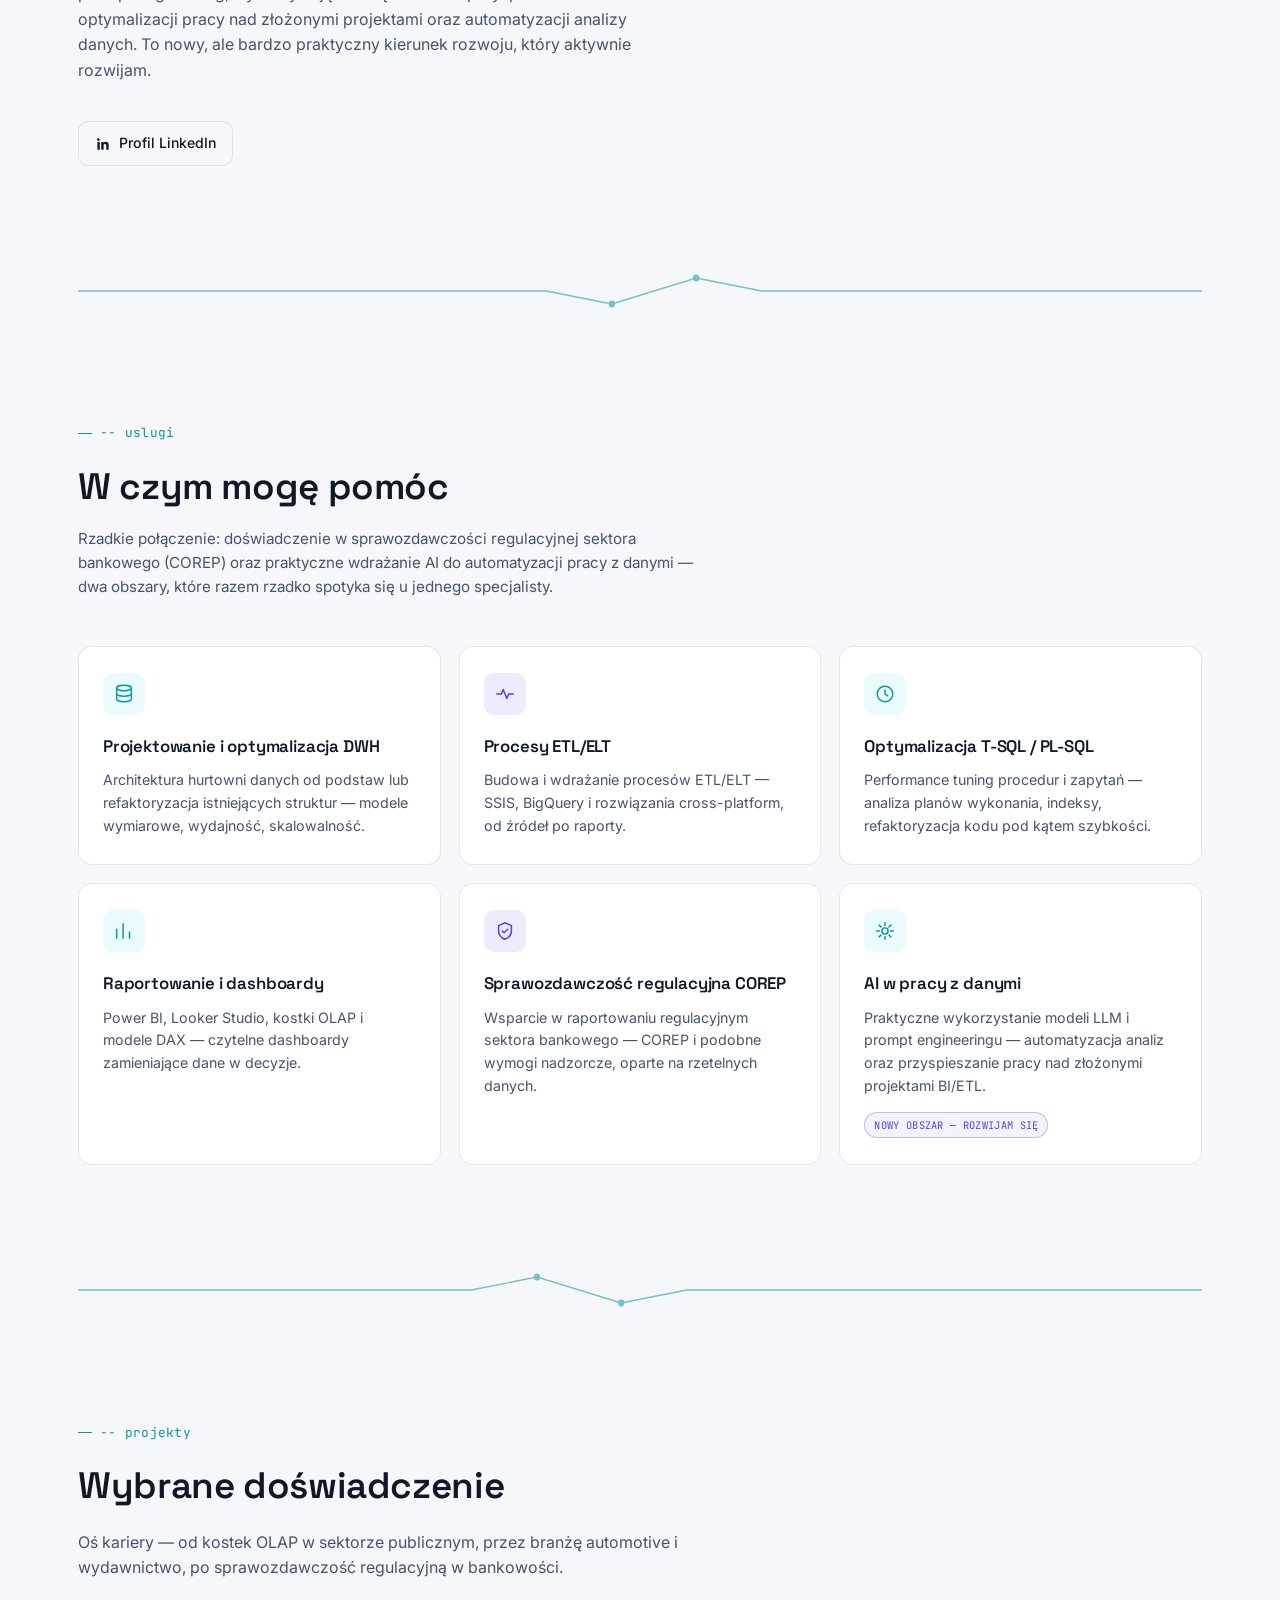
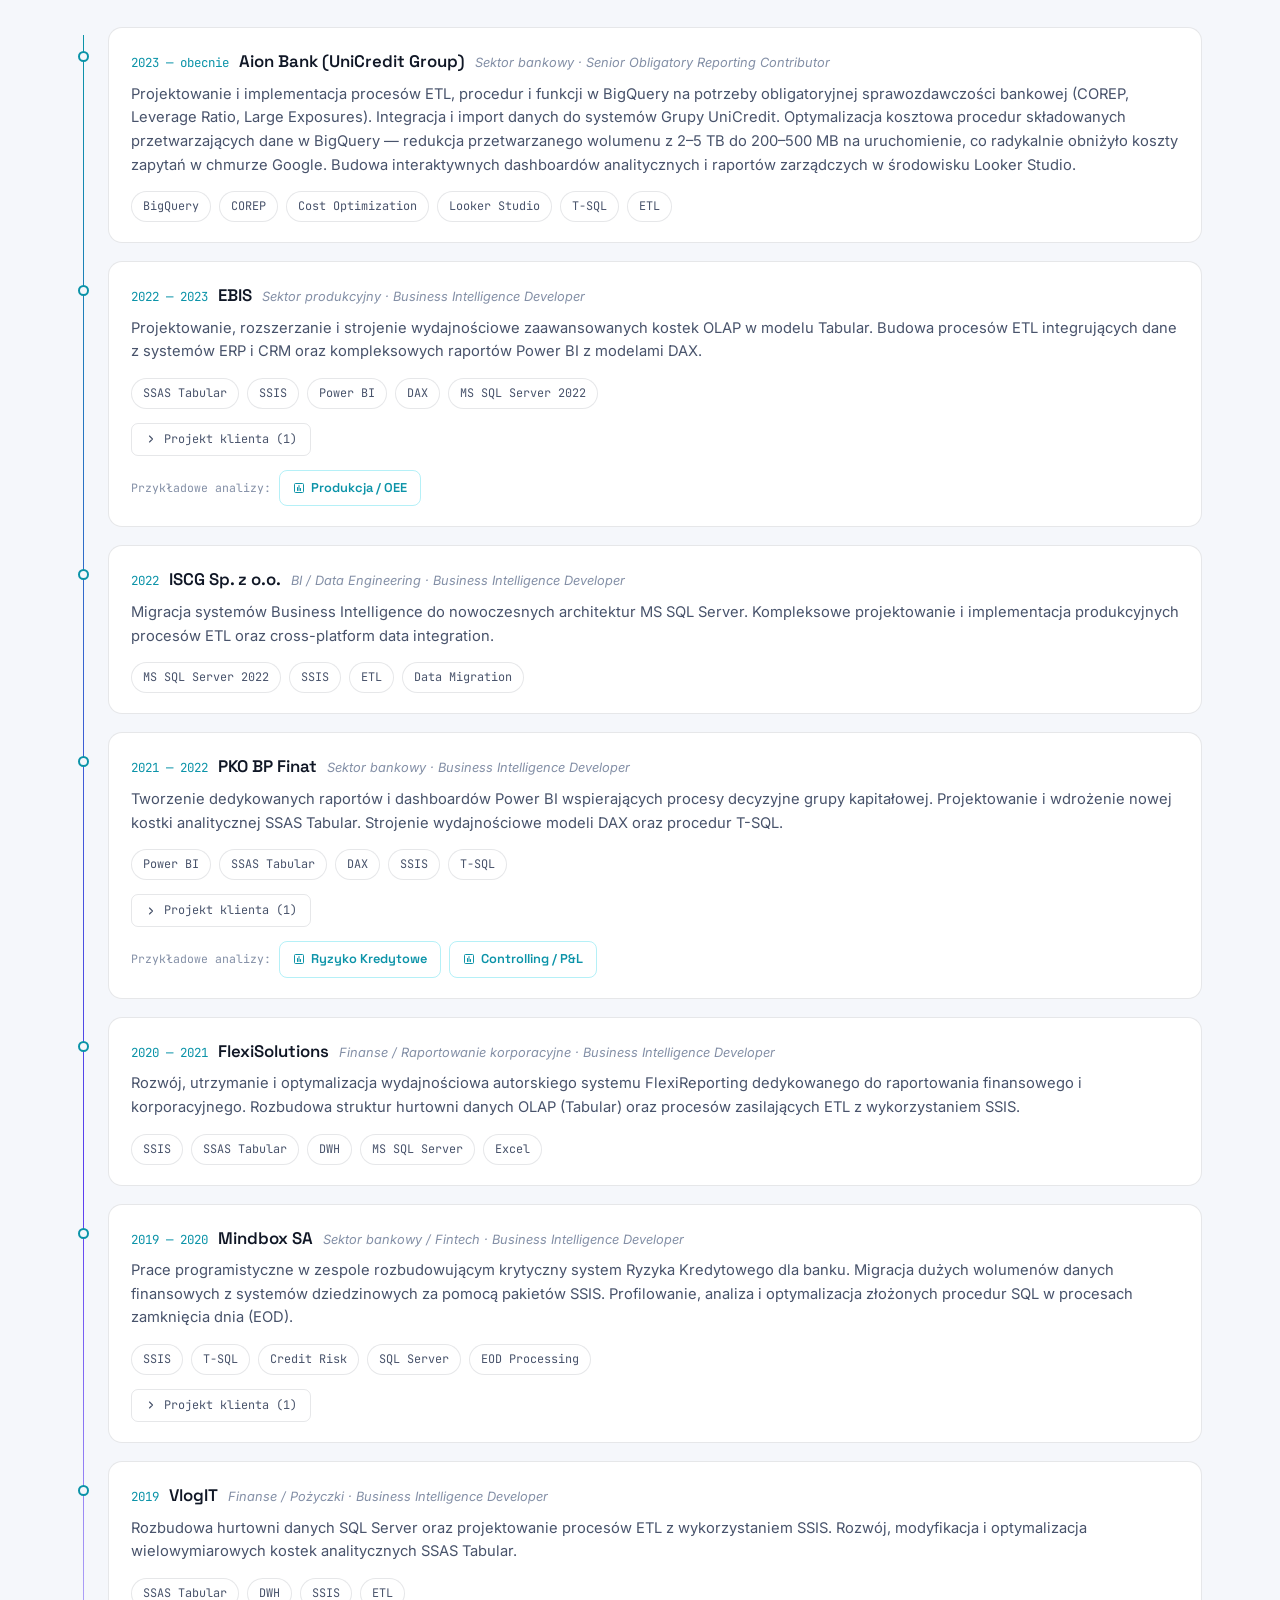
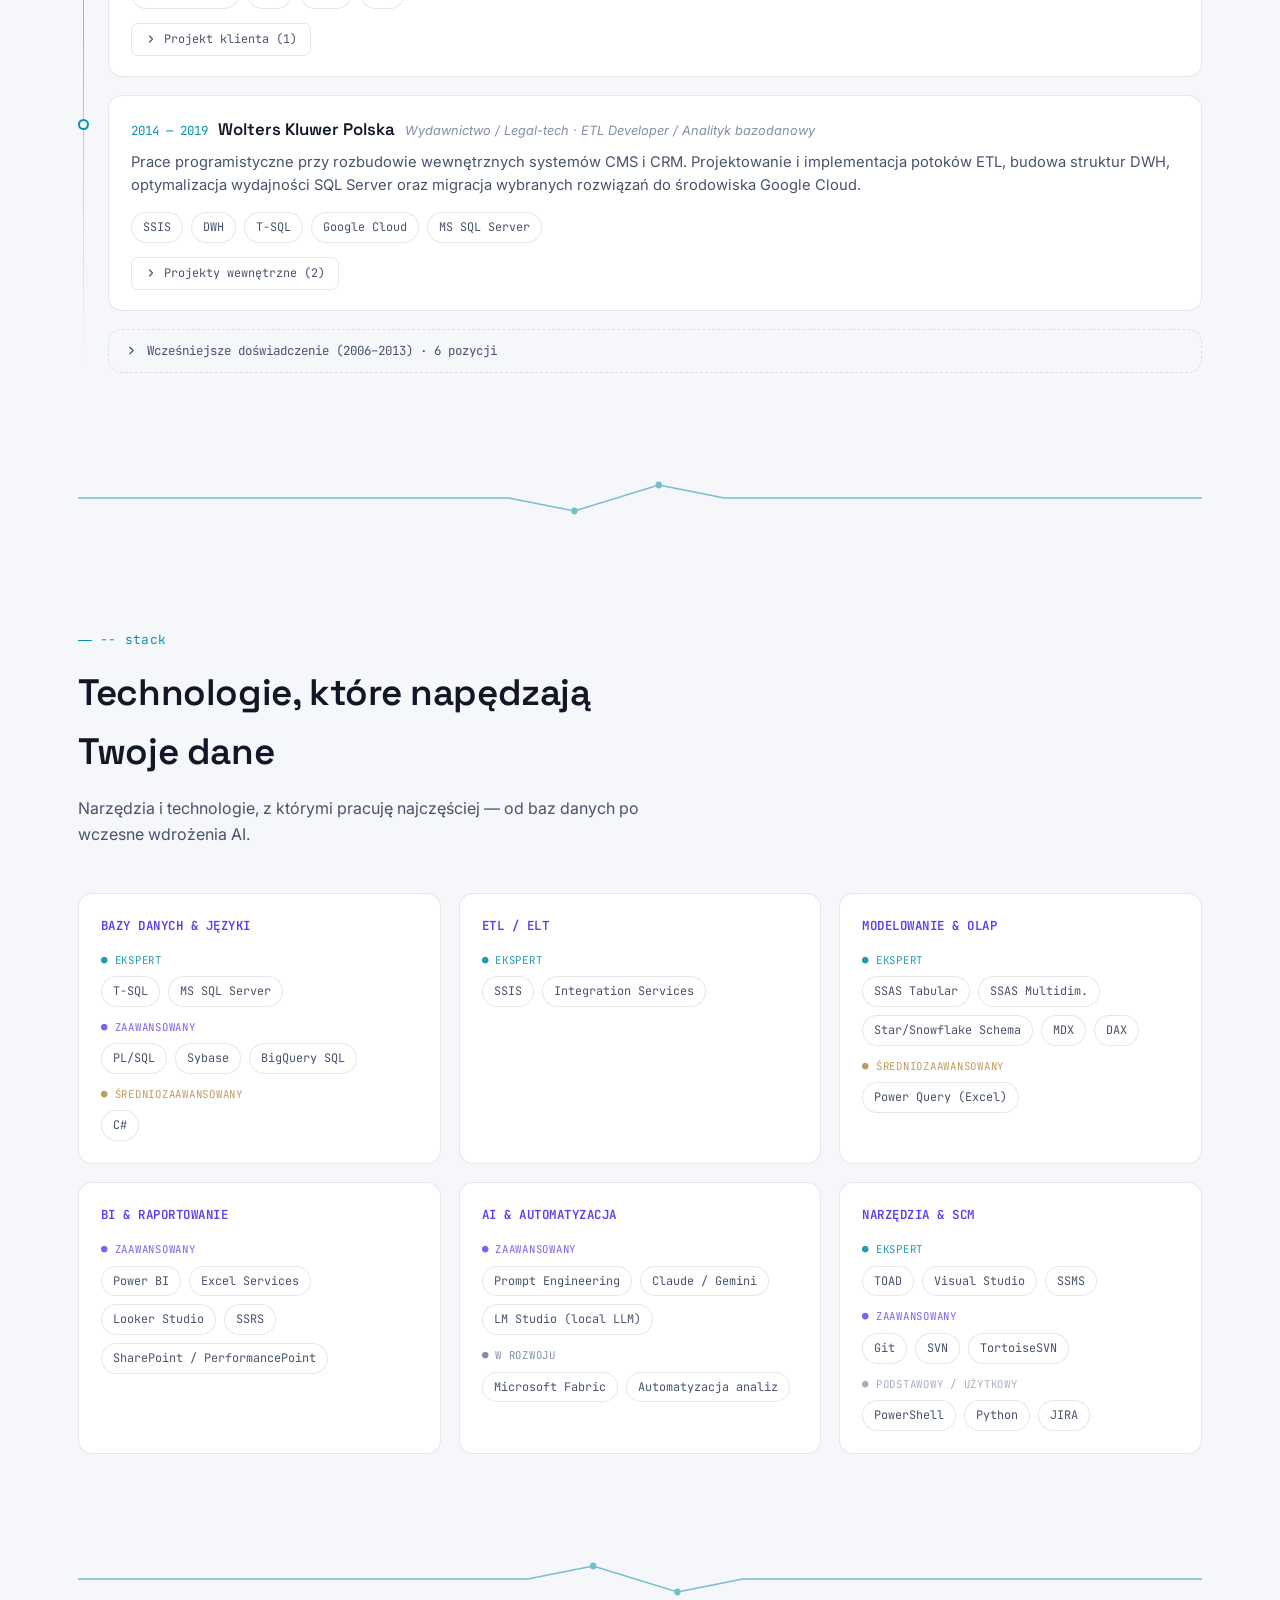
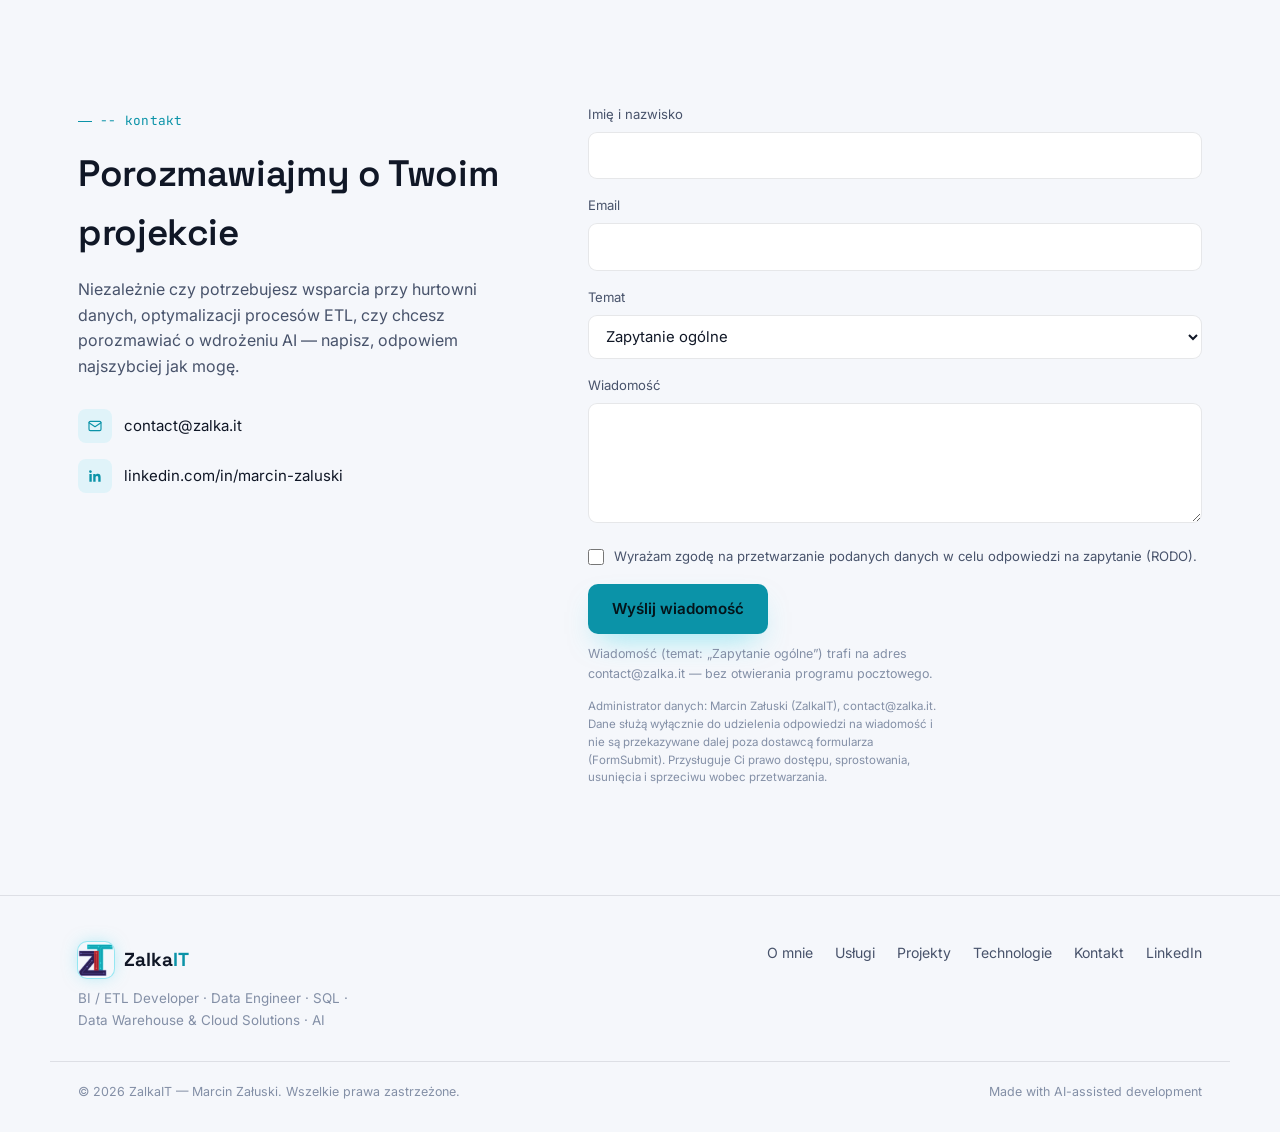
==== commit 64237d0d: "Update index.html" ====
--- a/index.html
+++ b/index.html
@@ -426,17 +426,17 @@
 .chat-panel p{font-size:.82rem;color:var(--text-dim);margin-bottom:14px}
 .chat-panel input{width:100%;padding:9px 12px;font-size:.85rem;opacity:.6}
 
-/* ── NAV PORTFOLIO LINK ── */
+/* ── NAV PORTFOLIO LINK — spójny z resztą nav, sygnalizowany pulsującą kropką ── */
 .nav-portfolio{
-  display:inline-flex;align-items:center;gap:6px;
-  padding:6px 13px;border-radius:8px;
-  border:1px solid rgba(var(--cyan-rgb),0.45);
-  color:var(--cyan) !important;
-  font-size:.85rem;font-weight:600;
-  transition:background .2s,border-color .2s,transform .15s;
-}
-.nav-portfolio:hover{background:rgba(var(--cyan-rgb),0.1);border-color:var(--cyan);transform:translateY(-1px)}
-.nav-portfolio::after{display:none !important}
+  display:inline-flex !important;align-items:center;gap:7px;
+  color:var(--cyan) !important;font-weight:600;
+}
+.nav-portfolio .live-dot{
+  width:6px;height:6px;border-radius:50%;background:var(--cyan);flex:none;
+  box-shadow:0 0 0 3px rgba(var(--cyan-rgb),0.22);
+  animation:pulse 2.2s ease-in-out infinite;
+}
+.nav-portfolio svg{display:none}
 
 /* ── EARLY EXPERIENCE TOGGLE ── */
 .early-toggle{
@@ -544,16 +544,19 @@
 /* ── SCROLLSPY ── */
 .scrollspy{
   position:fixed;right:22px;top:50%;transform:translateY(-50%);z-index:40;
-  display:flex;flex-direction:column;gap:14px;
+  display:flex;flex-direction:column;gap:16px;
+  padding:12px 7px;border-radius:99px;
+  background:var(--card);border:1px solid var(--card-border);
 }
 .scrollspy a{
-  width:9px;height:9px;border-radius:50%;border:1.5px solid var(--card-border);
-  display:block;transition:border-color .25s,background .25s,transform .25s;
+  width:8px;height:8px;border-radius:50%;
+  background:var(--text-faint);opacity:.45;
+  display:block;transition:opacity .25s,background .25s,transform .25s;
   position:relative;
 }
 .scrollspy a span{display:none}
-.scrollspy a:hover{transform:scale(1.3);border-color:var(--cyan)}
-.scrollspy a.active{background:var(--cyan);border-color:var(--cyan);transform:scale(1.25)}
+.scrollspy a:hover{opacity:.85;transform:scale(1.3);background:var(--cyan)}
+.scrollspy a.active{background:var(--cyan);opacity:1;transform:scale(1.3);box-shadow:0 0 0 3px rgba(var(--cyan-rgb),0.25)}
 @media (max-width:1180px){.scrollspy{display:none}}
 
 /* ============ REVEAL ============ */
@@ -582,9 +585,8 @@
       <a href="#projects" data-i18n="nav.projects">Projekty</a>
       <a href="#tech" data-i18n="nav.tech">Technologie</a>
       <a href="#contact" data-i18n="nav.contact">Kontakt</a>
-      <a href="/portfolio/bi" class="nav-portfolio" data-i18n="nav.portfolio">
-        <svg width="13" height="13" viewBox="0 0 24 24" fill="none" stroke="currentColor" stroke-width="2"><rect x="3" y="3" width="18" height="18" rx="2"/><path d="M9 17V11M12 17V7M15 17v-4" stroke-linecap="round"/></svg>
-        Portfolio BI
+      <a href="/portfolio/bi" class="nav-portfolio">
+        <span class="live-dot" aria-hidden="true"></span><span data-i18n="nav.portfolio">Portfolio BI</span>
       </a>
     </nav>
     <div class="nav-actions">
@@ -611,7 +613,7 @@
       <li><a href="#projects" data-i18n="nav.projects">Projekty</a></li>
       <li><a href="#tech" data-i18n="nav.tech">Technologie</a></li>
       <li><a href="#contact" data-i18n="nav.contact">Kontakt</a></li>
-      <li><a href="/portfolio/bi" class="nav-portfolio" style="display:inline-flex;margin:8px 0" data-i18n="nav.portfolio">Portfolio BI</a></li>
+      <li><a href="/portfolio/bi" class="nav-portfolio" style="padding:12px 0;border-bottom:1px solid var(--card-border)"><span class="live-dot" aria-hidden="true"></span><span data-i18n="nav.portfolio">Portfolio BI</span></a></li>
       <li><a href="mailto:contact@zalka.it">contact@zalka.it ✉</a></li>
       <li><a href="https://www.linkedin.com/in/marcin-zaluski/" target="_blank" rel="noopener">LinkedIn ↗</a></li>
     </ul>
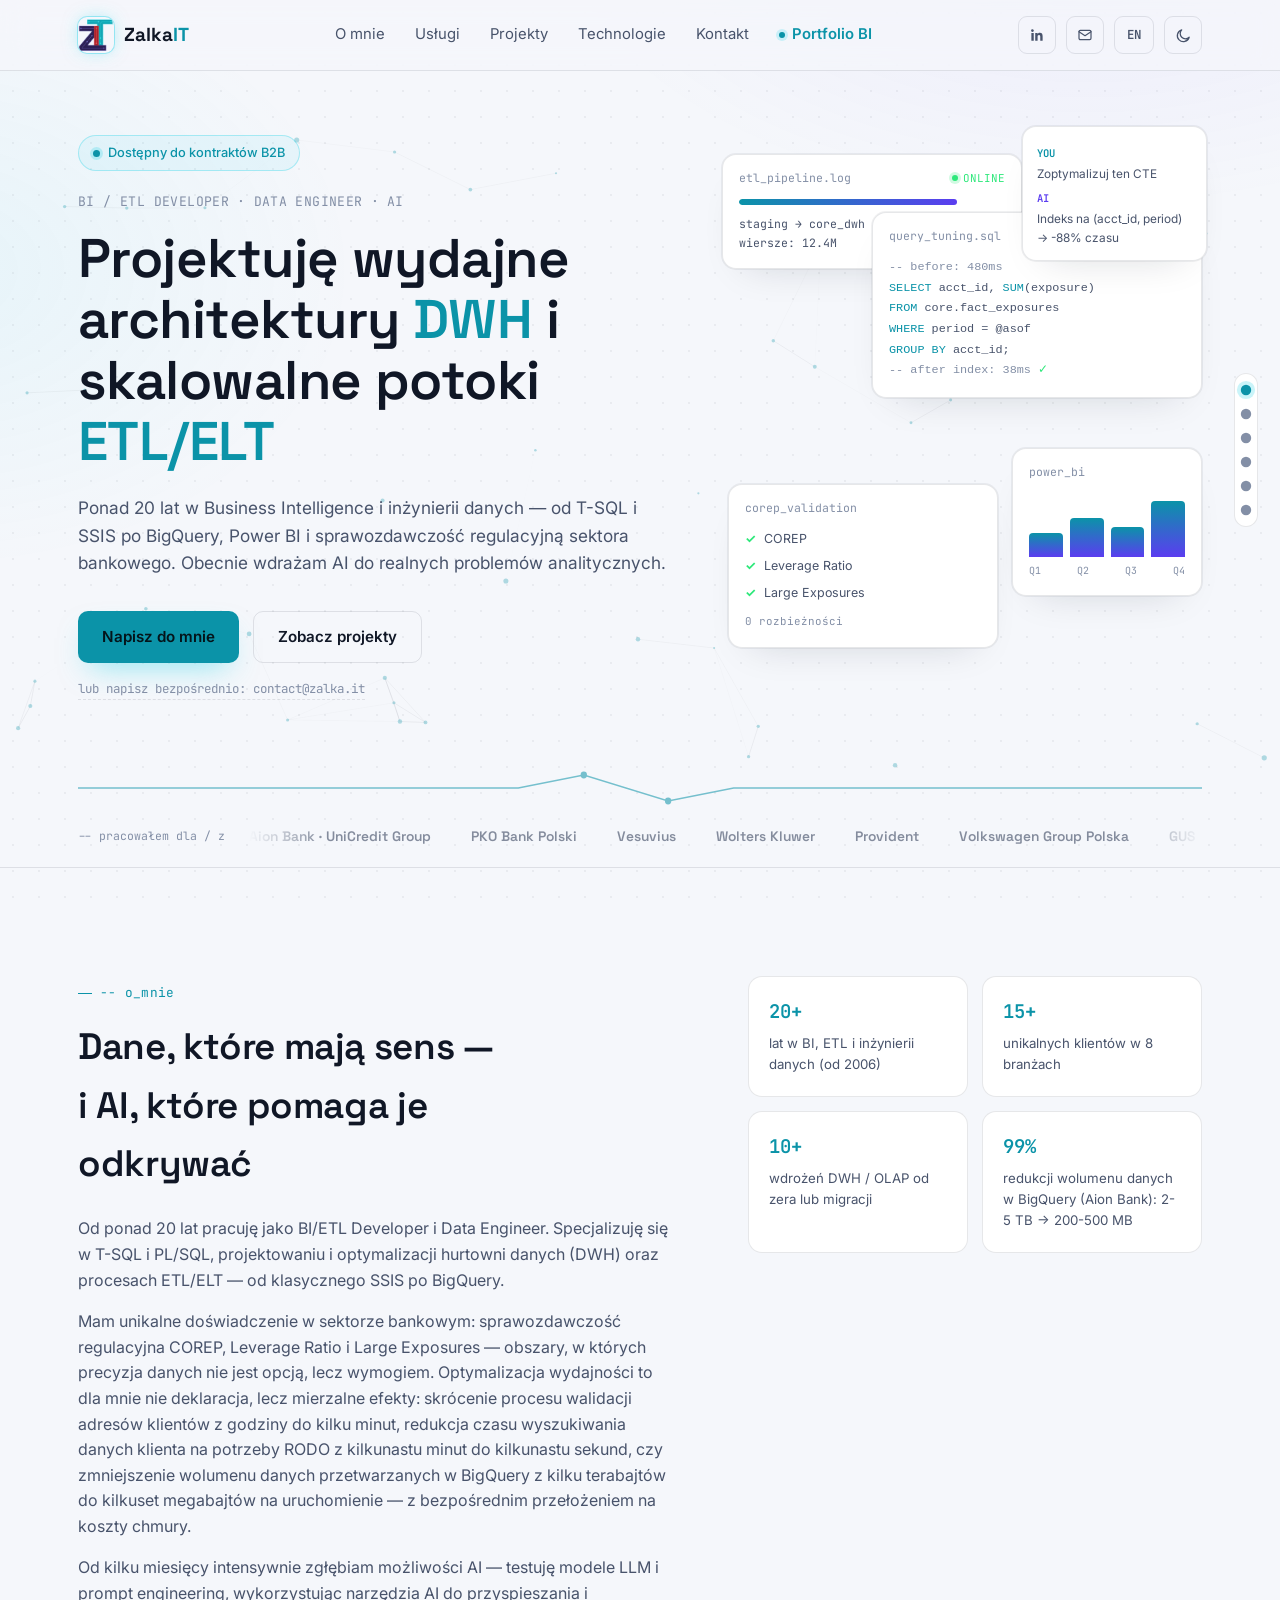
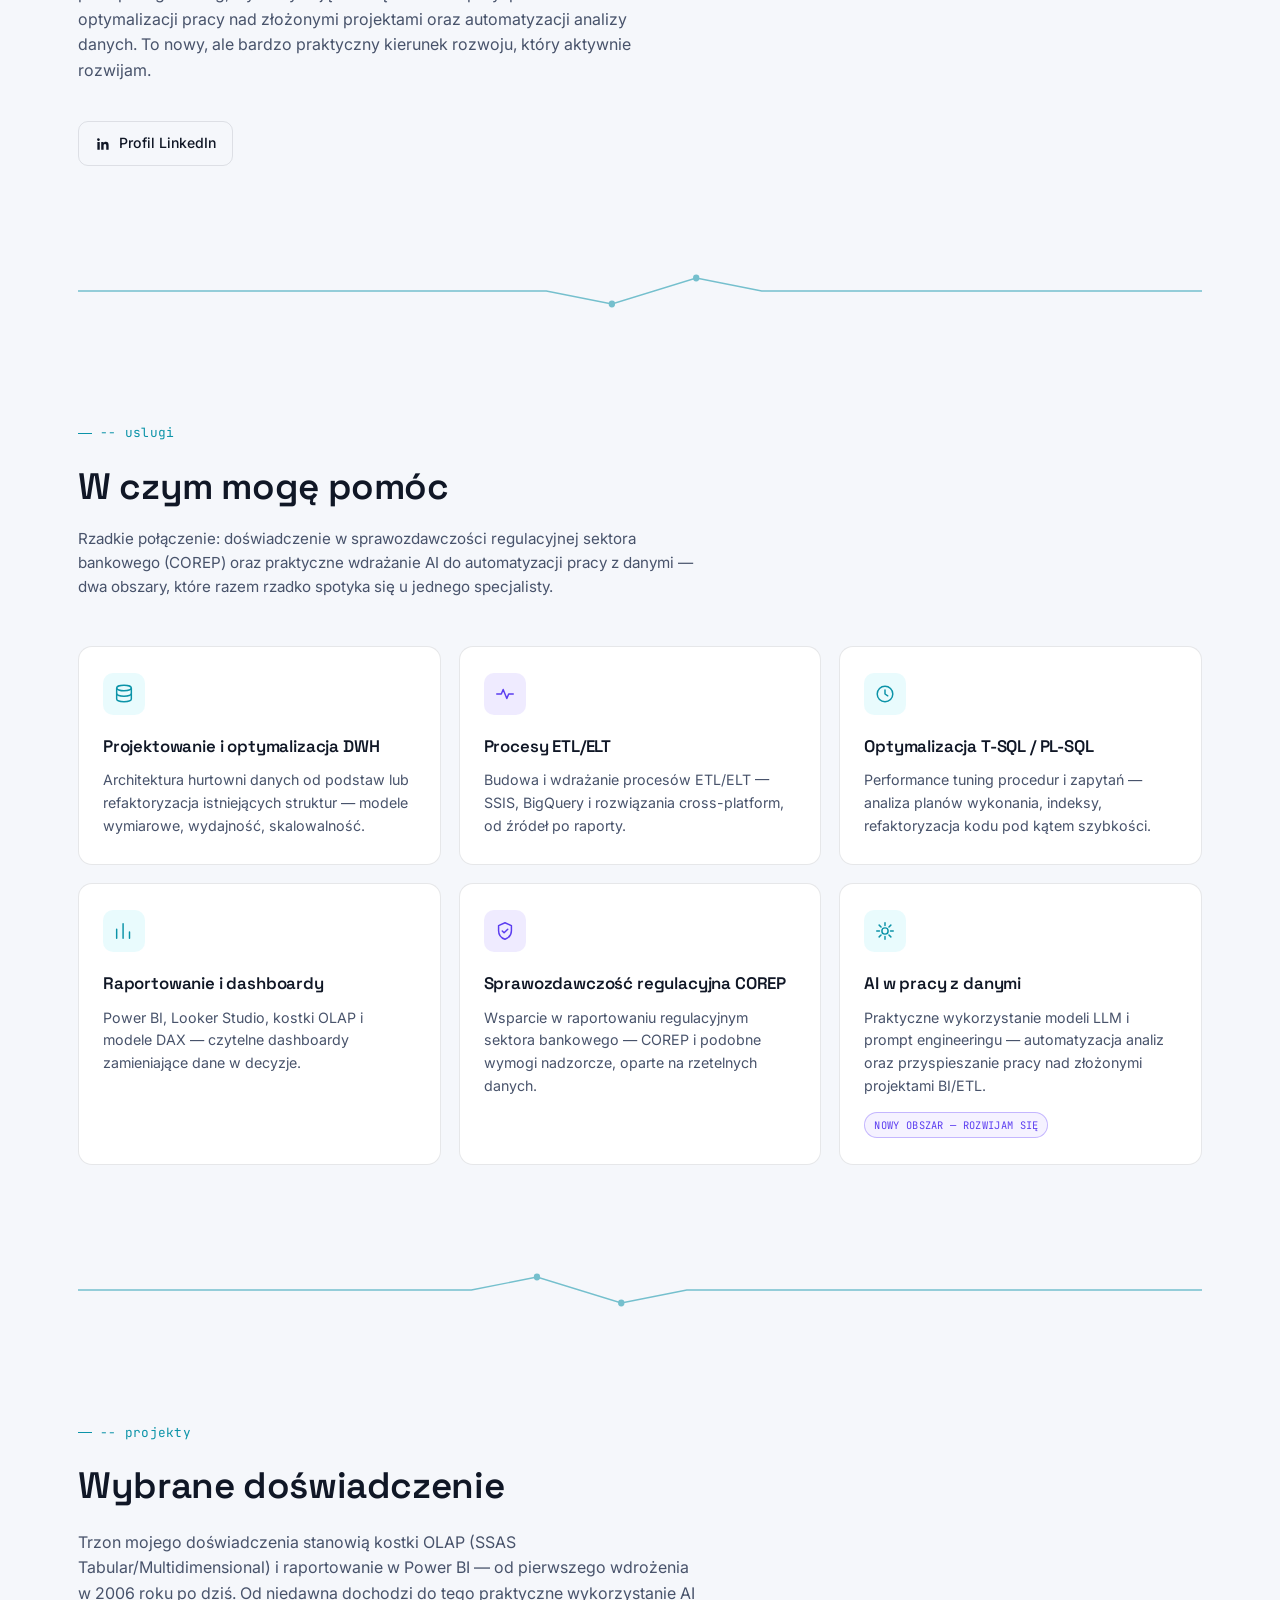
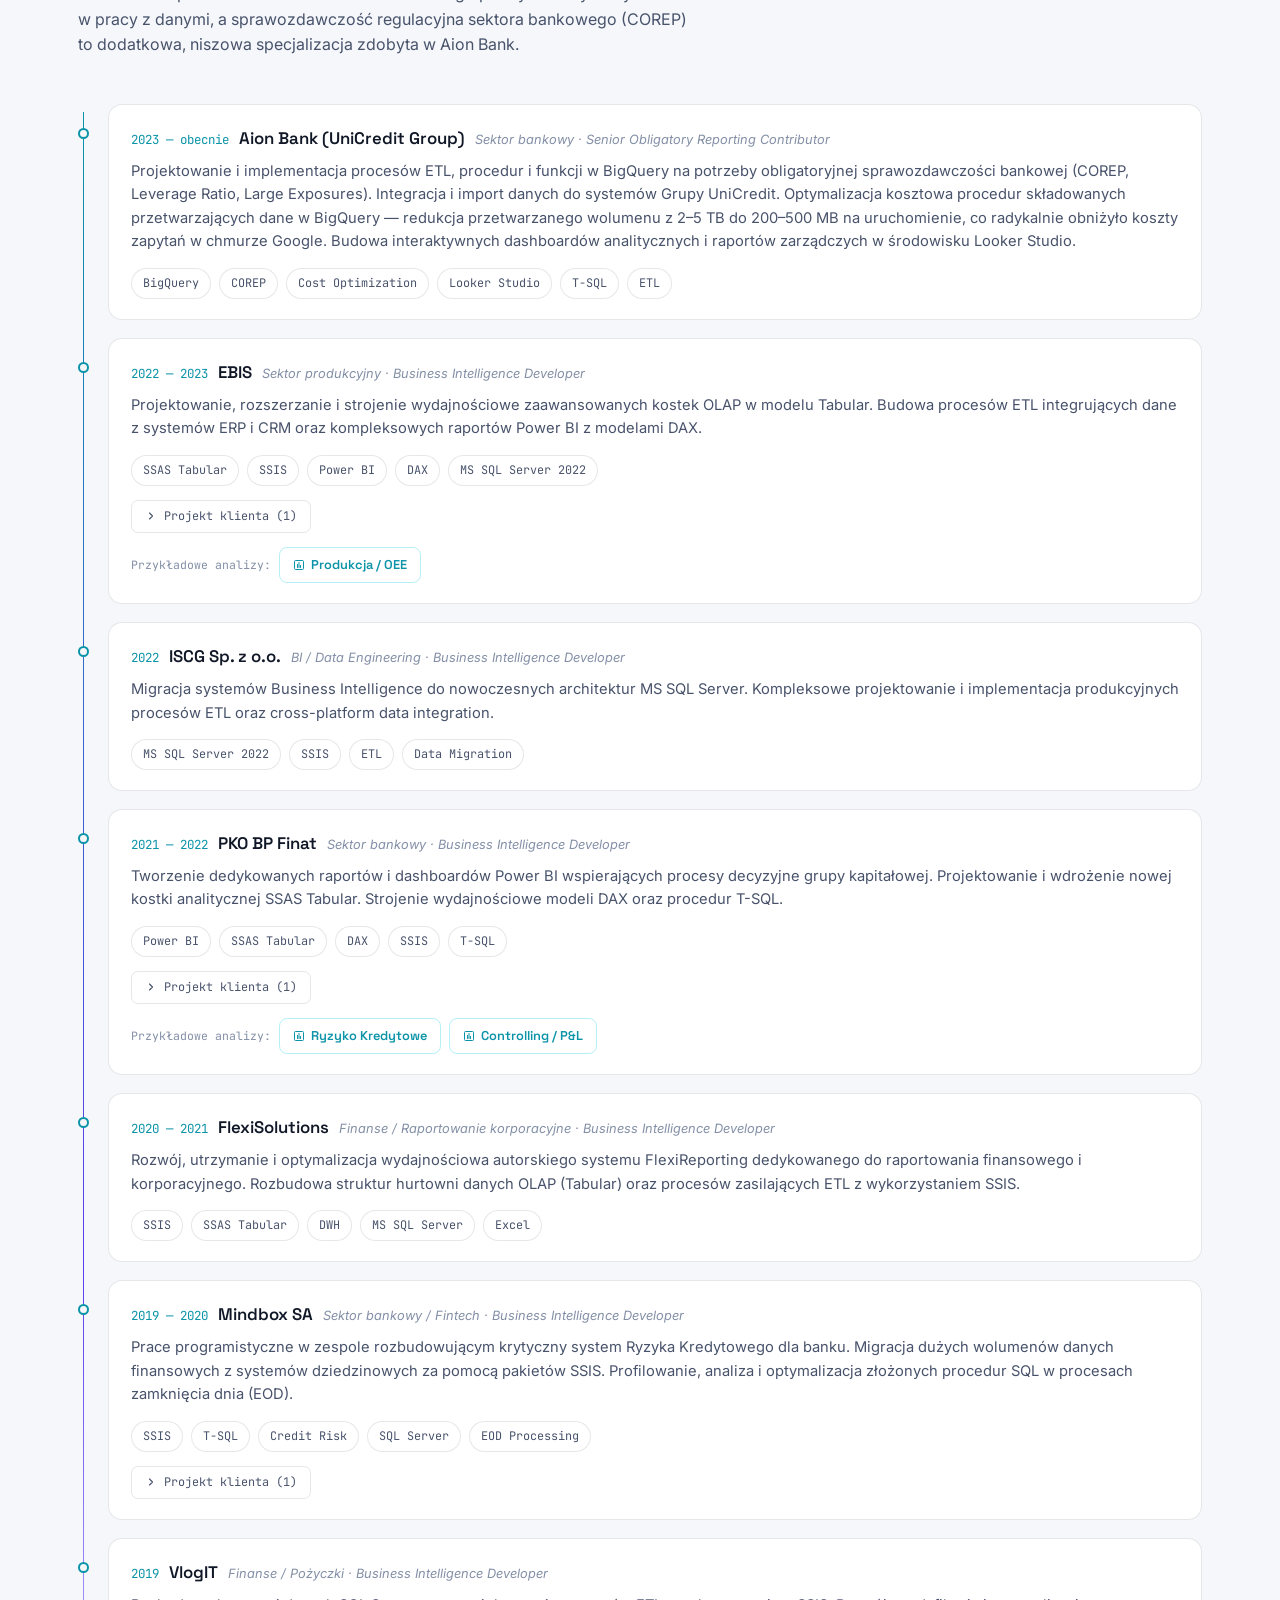
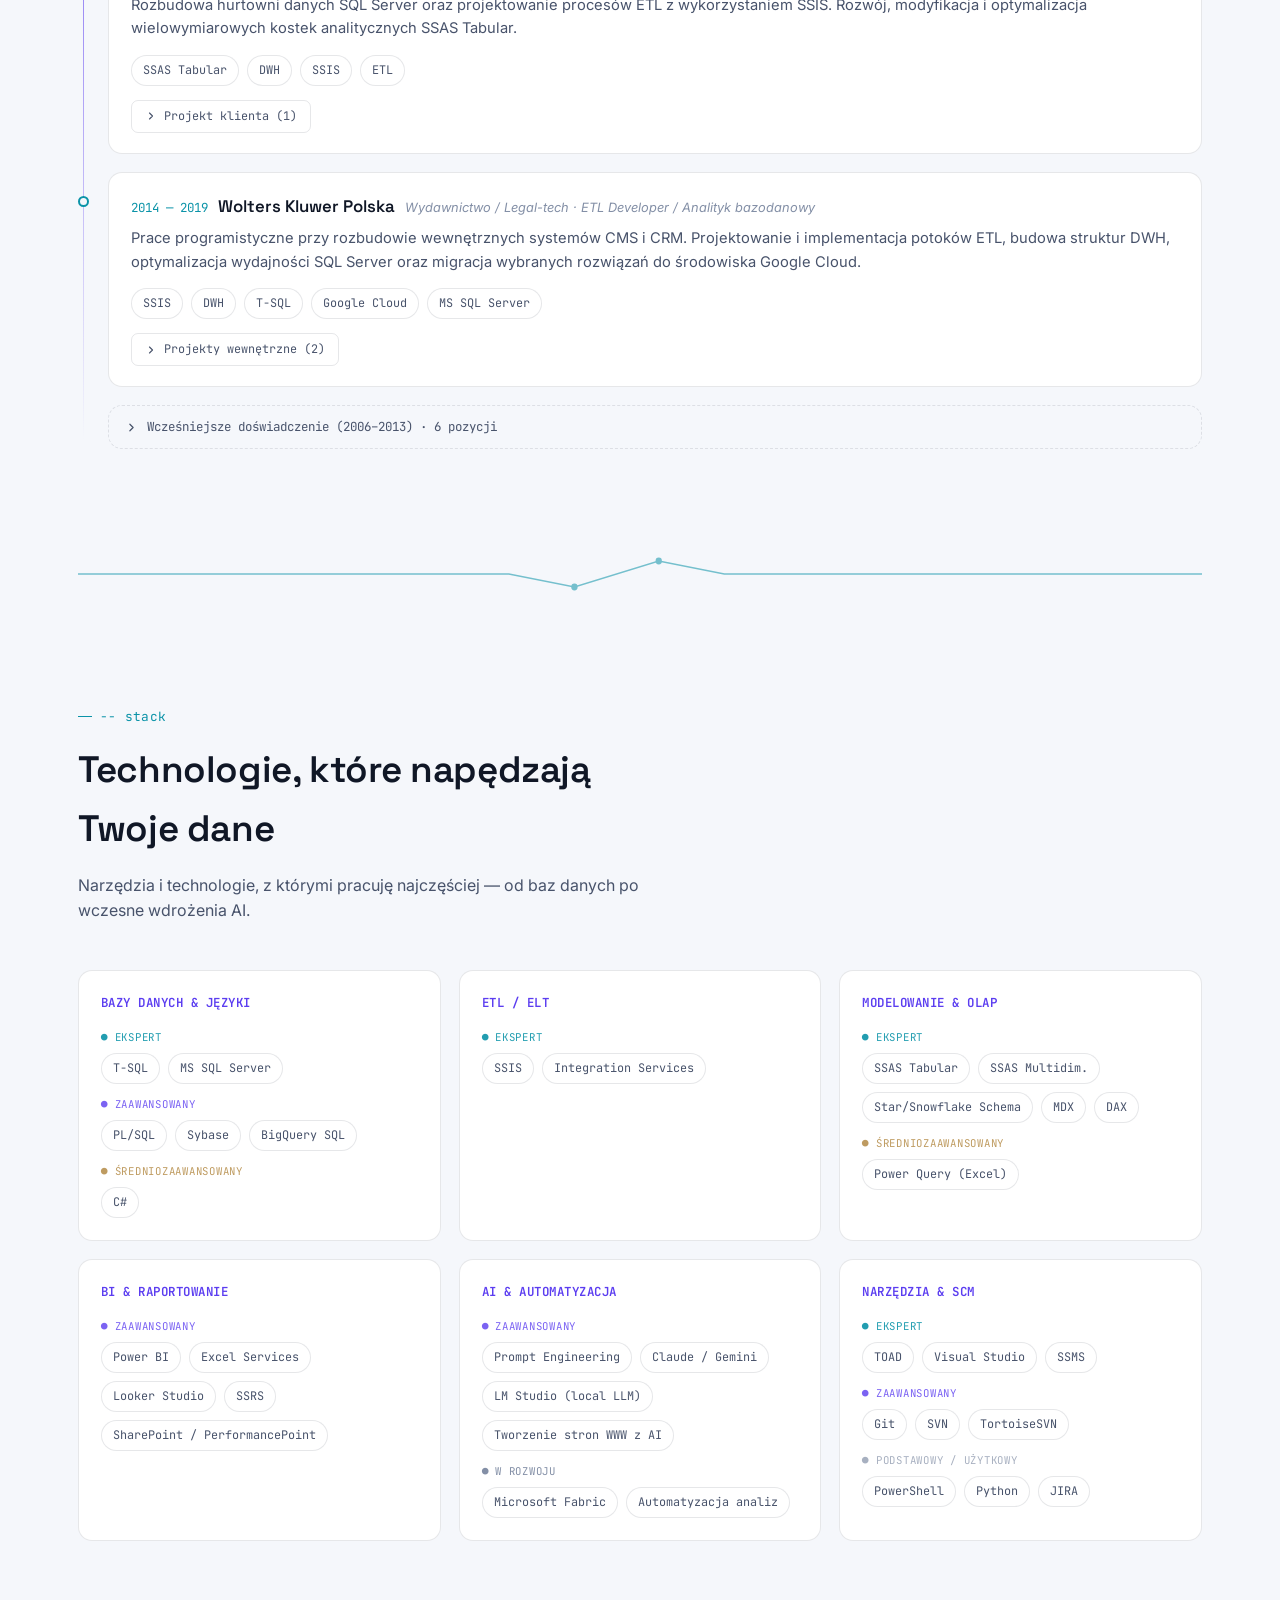
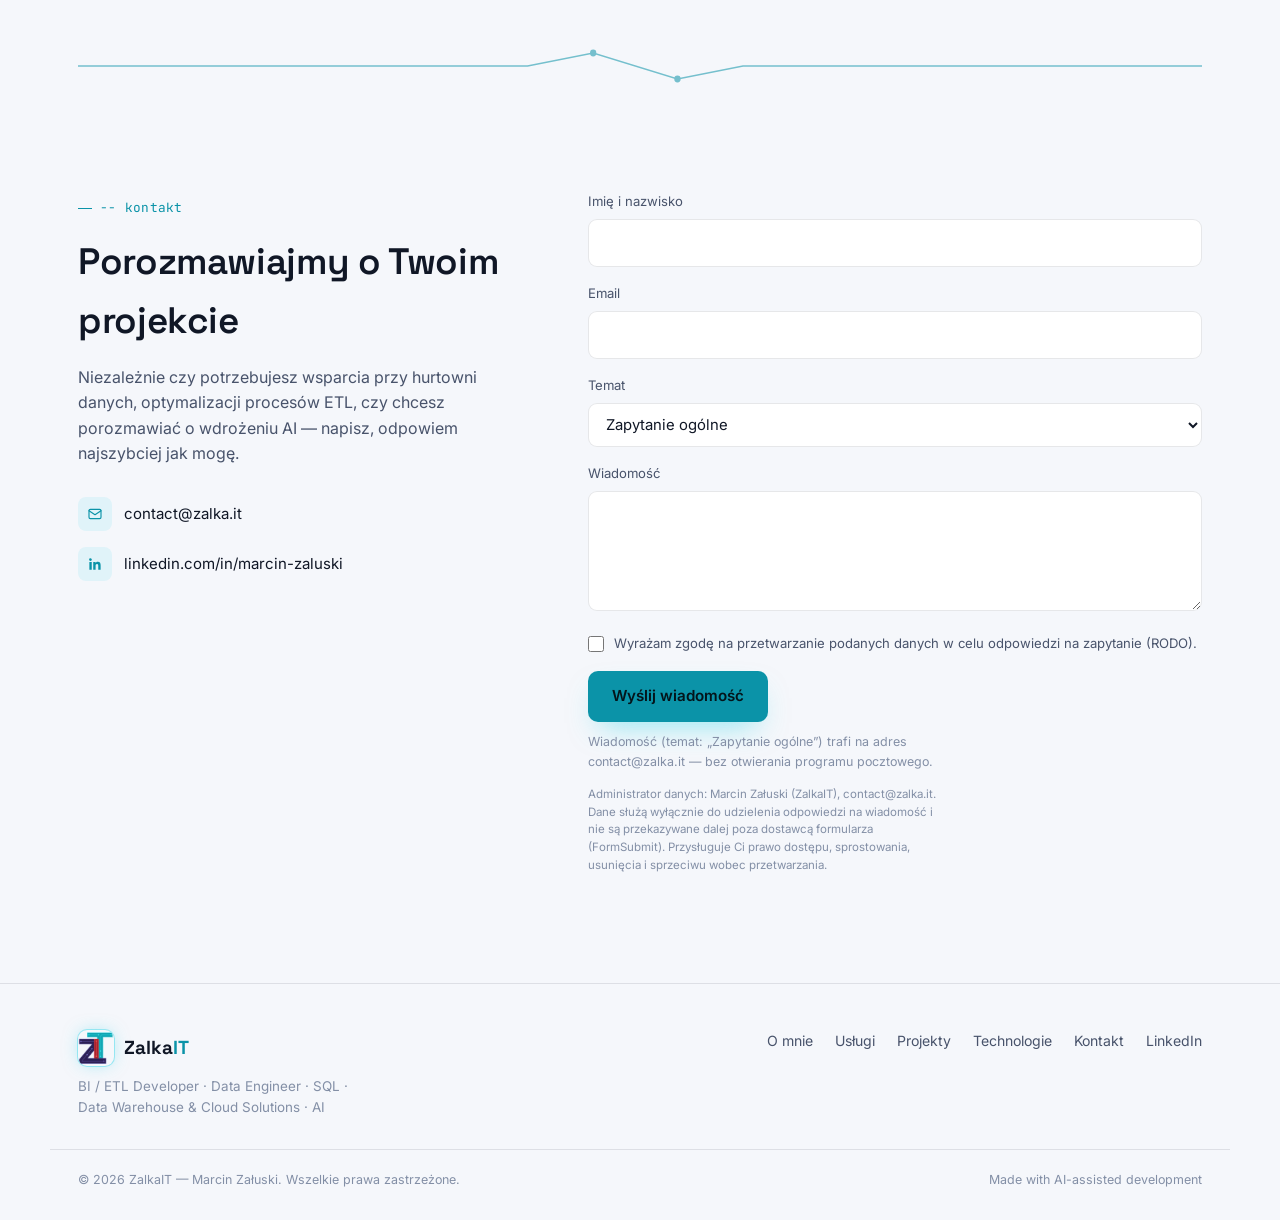
==== commit d996c80b: "Update index.html" ====
--- a/index.html
+++ b/index.html
@@ -819,7 +819,7 @@
       <div class="proj-head reveal">
         <span class="eyebrow mono" data-i18n="projects.eyebrow">-- projekty</span>
         <h2 data-i18n="projects.h2">Wybrane doświadczenie</h2>
-        <p data-i18n="projects.sub">Oś kariery — od kostek OLAP w sektorze publicznym, przez branżę automotive i wydawnictwo, po sprawozdawczość regulacyjną w bankowości.</p>
+        <p data-i18n="projects.sub">Trzon mojego doświadczenia stanowią kostki OLAP (SSAS Tabular/Multidimensional) i raportowanie w Power BI — od pierwszego wdrożenia w 2006 roku po dziś. Od niedawna dochodzi do tego praktyczne wykorzystanie AI w pracy z danymi, a sprawozdawczość regulacyjna sektora bankowego (COREP) to dodatkowa, niszowa specjalizacja zdobyta w Aion Bank.</p>
       </div>
 
       <div class="timeline">
@@ -1205,7 +1205,7 @@
 
         <div class="tech-card reveal">
           <h3 data-i18n="tech.g5">AI &amp; Automatyzacja</h3>
-          <div class="tech-level"><span class="level-lbl adv" data-i18n="level.adv">● Zaawansowany</span><div class="tech-tags"><span class="pill">Prompt Engineering</span><span class="pill">Claude / Gemini</span><span class="pill">LM Studio (local LLM)</span></div></div>
+          <div class="tech-level"><span class="level-lbl adv" data-i18n="level.adv">● Zaawansowany</span><div class="tech-tags"><span class="pill">Prompt Engineering</span><span class="pill">Claude / Gemini</span><span class="pill">LM Studio (local LLM)</span><span class="pill" data-i18n="tech.web.tag" title="Ta strona jest tego dowodem">Tworzenie stron WWW z AI</span></div></div>
           <div class="tech-level"><span class="level-lbl" data-i18n="level.dev" style="color:var(--text-faint)">● W rozwoju</span><div class="tech-tags"><span class="pill">Microsoft Fabric</span><span class="pill">Automatyzacja analiz</span></div></div>
         </div>
 
@@ -1349,7 +1349,7 @@
       "services.c6.desc":"Praktyczne wykorzystanie modeli LLM i prompt engineeringu — automatyzacja analiz oraz przyspieszanie pracy nad złożonymi projektami BI/ETL.",
       "services.c6.badge":"NOWY OBSZAR — ROZWIJAM SIĘ",
       "projects.eyebrow":"-- projekty","projects.h2":"Wybrane doświadczenie",
-      "projects.sub":"Oś kariery — od kostek OLAP w sektorze publicznym, przez branżę automotive i wydawnictwo, po sprawozdawczość regulacyjną w bankowości.",
+      "projects.sub":"Trzon mojego doświadczenia stanowią kostki OLAP (SSAS Tabular/Multidimensional) i raportowanie w Power BI — od pierwszego wdrożenia w 2006 roku po dziś. Od niedawna dochodzi do tego praktyczne wykorzystanie AI w pracy z danymi, a sprawozdawczość regulacyjna sektora bankowego (COREP) to dodatkowa, niszowa specjalizacja zdobyta w Aion Bank.",
       "projects.now":"obecnie",
       "projects.p1.industry":"Sektor bankowy",
       "projects.p1.desc":"Sprawozdawczość regulacyjna COREP, integracja danych w BigQuery oraz budowa dashboardów w Looker Studio na potrzeby raportowania nadzorczego.",
@@ -1369,7 +1369,7 @@
       "about.stat3":"unikalnych klientów w 8 branżach",
       "about.stat4":"wdrożeń DWH / OLAP od zera lub migracji",
       "projects.early":"Wcześniejsze doświadczenie (2006–2013) · 6 pozycji",
-      "level.exp":"● Ekspert","level.adv":"● Zaawansowany","level.mid":"● Średniozaawansowany","level.basic":"● Podstawowy / użytkowy","level.dev":"● W rozwoju",
+      "level.exp":"● Ekspert","level.adv":"● Zaawansowany","level.mid":"● Średniozaawansowany","level.basic":"● Podstawowy / użytkowy","level.dev":"● W rozwoju","tech.web.tag":"Tworzenie stron WWW z AI",
       "hero.console.pipeline.rows":"<span>wiersze: 12.4M</span><span>błędy: 0</span>",
       "worked.label":"-- pracowałem dla / z",
       "proj.chips.label":"Przykładowe analizy:",
@@ -1484,7 +1484,7 @@
       "services.c6.desc":"Hands-on use of LLMs and prompt engineering — automating analysis and speeding up work on complex BI/ETL projects.",
       "services.c6.badge":"NEW AREA — ACTIVELY LEARNING",
       "projects.eyebrow":"-- projects","projects.h2":"Selected experience",
-      "projects.sub":"Career timeline — from OLAP cubes in the public sector, through automotive and publishing, to regulatory reporting in banking.",
+      "projects.sub":"The core of my experience is OLAP cubes (SSAS Tabular/Multidimensional) and Power BI reporting — from my first deployment in 2006 to today. More recently, hands-on AI use in data work has joined the mix, while banking-sector regulatory reporting (COREP) is an additional niche specialization gained at Aion Bank.",
       "projects.now":"present",
       "projects.p1.industry":"Banking sector",
       "projects.p1.desc":"COREP regulatory reporting, data integration in BigQuery, and building Looker Studio dashboards for supervisory reporting.",
@@ -1504,7 +1504,7 @@
       "about.stat3":"unique clients across 8 industries",
       "about.stat4":"DWH / OLAP builds from scratch or migrations",
       "projects.early":"Earlier experience (2006–2013) · 6 positions",
-      "level.exp":"● Expert","level.adv":"● Advanced","level.mid":"● Intermediate","level.basic":"● Basic / functional","level.dev":"● In progress",
+      "level.exp":"● Expert","level.adv":"● Advanced","level.mid":"● Intermediate","level.basic":"● Basic / functional","level.dev":"● In progress","tech.web.tag":"AI-assisted web development",
       "hero.console.pipeline.rows":"<span>rows: 12.4M</span><span>errors: 0</span>",
       "worked.label":"-- worked with",
       "proj.chips.label":"Live demos:",
